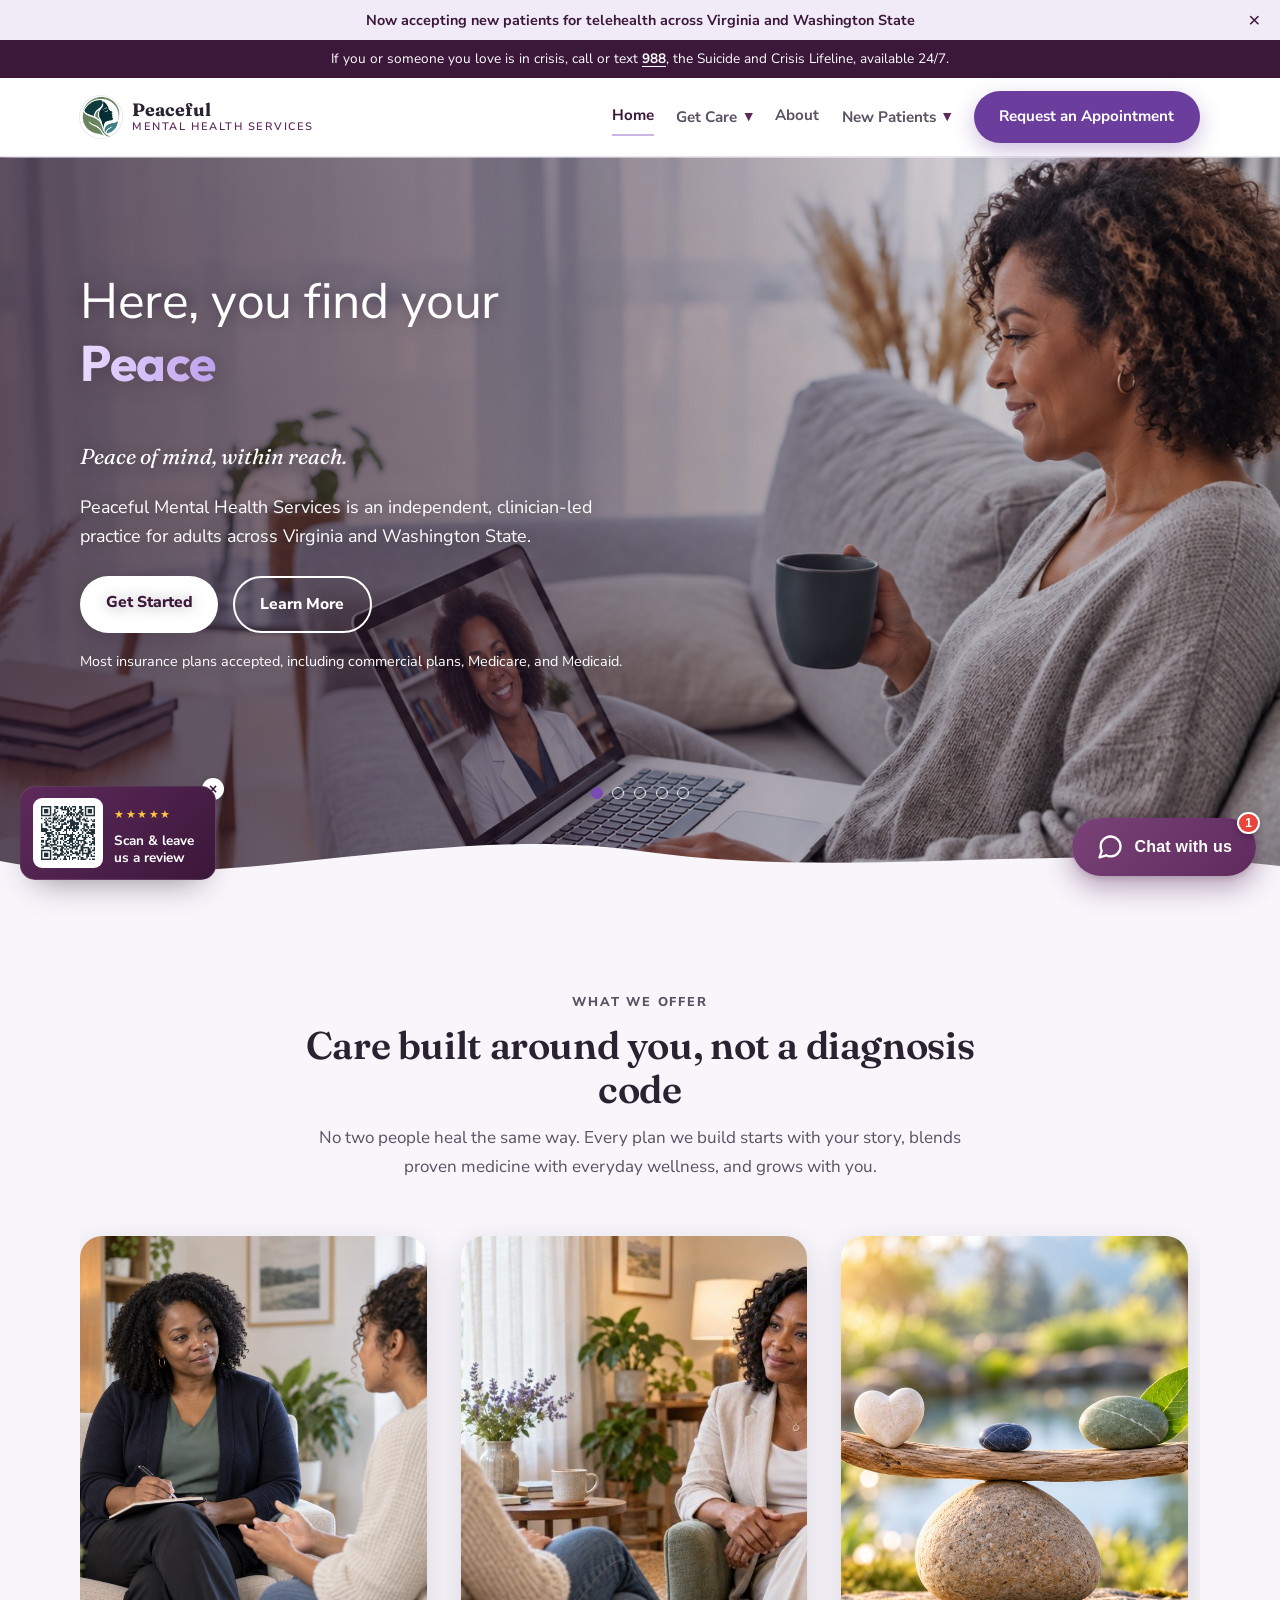
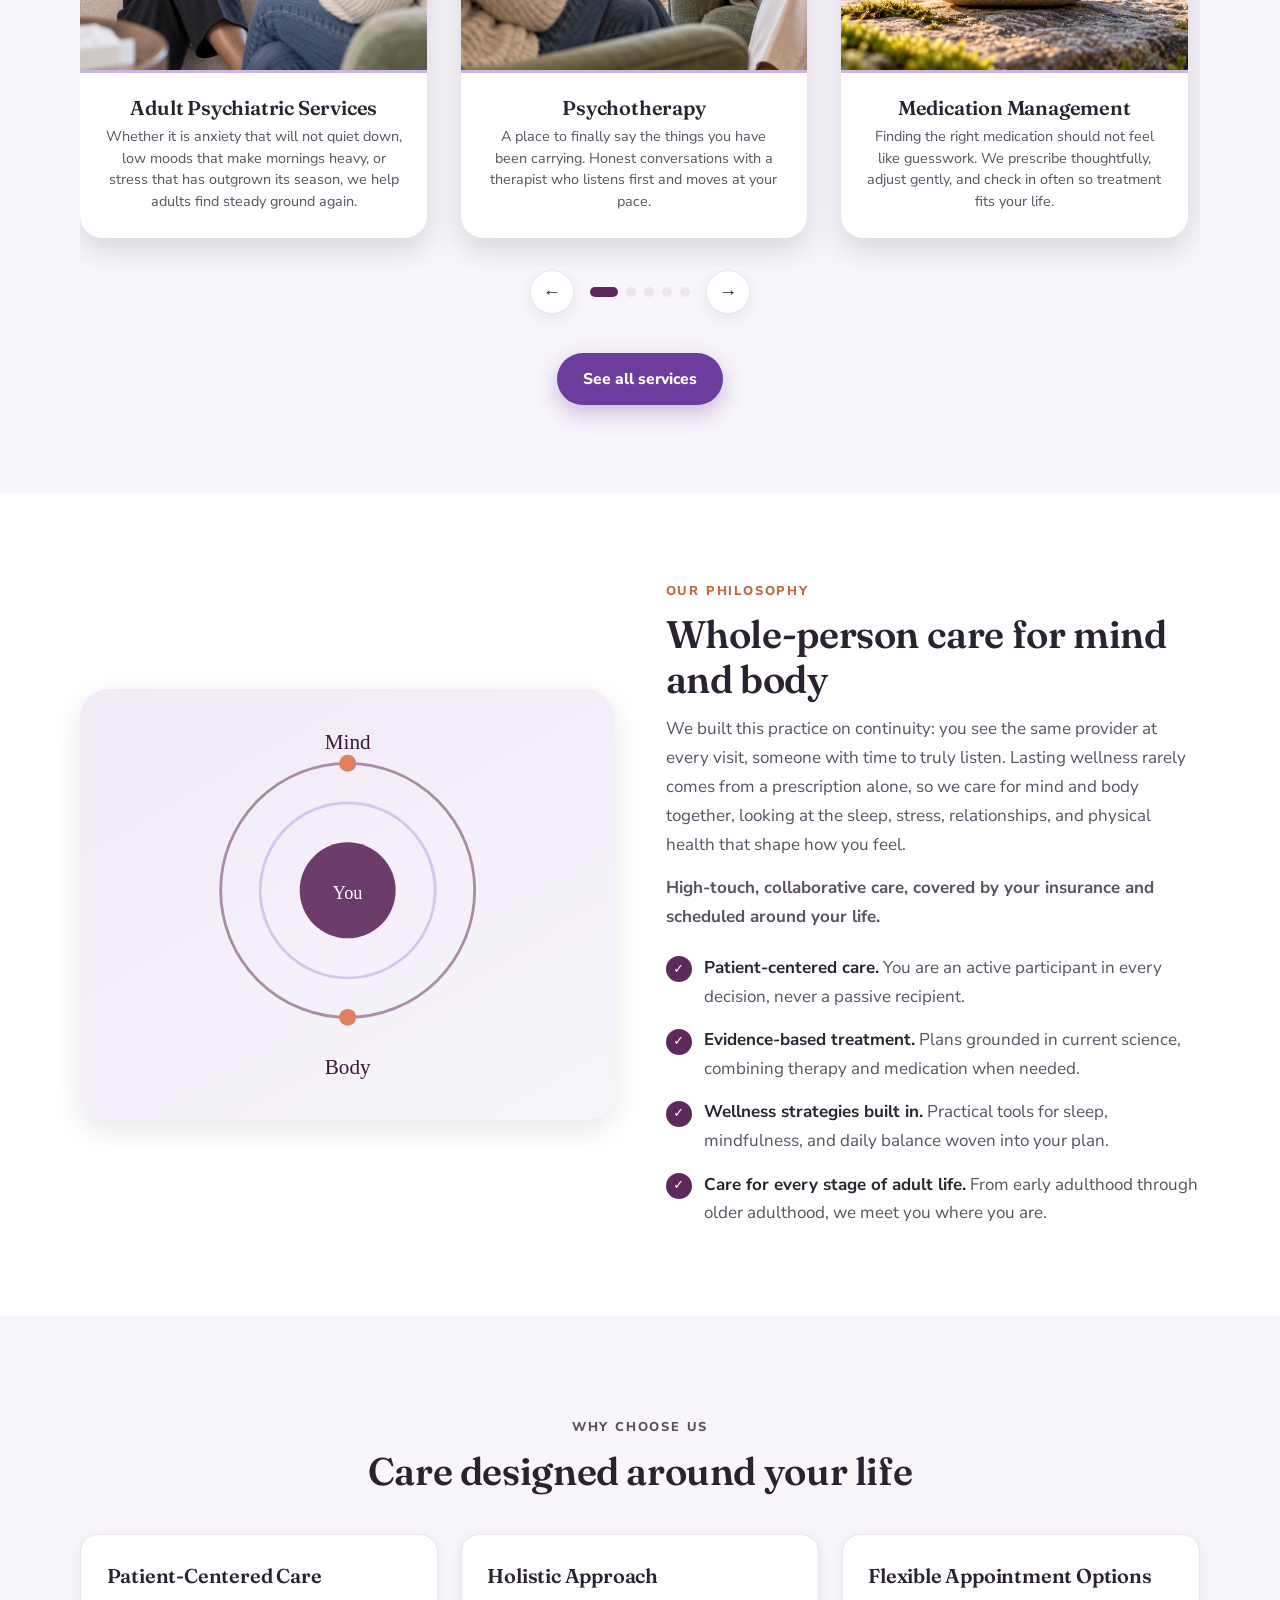
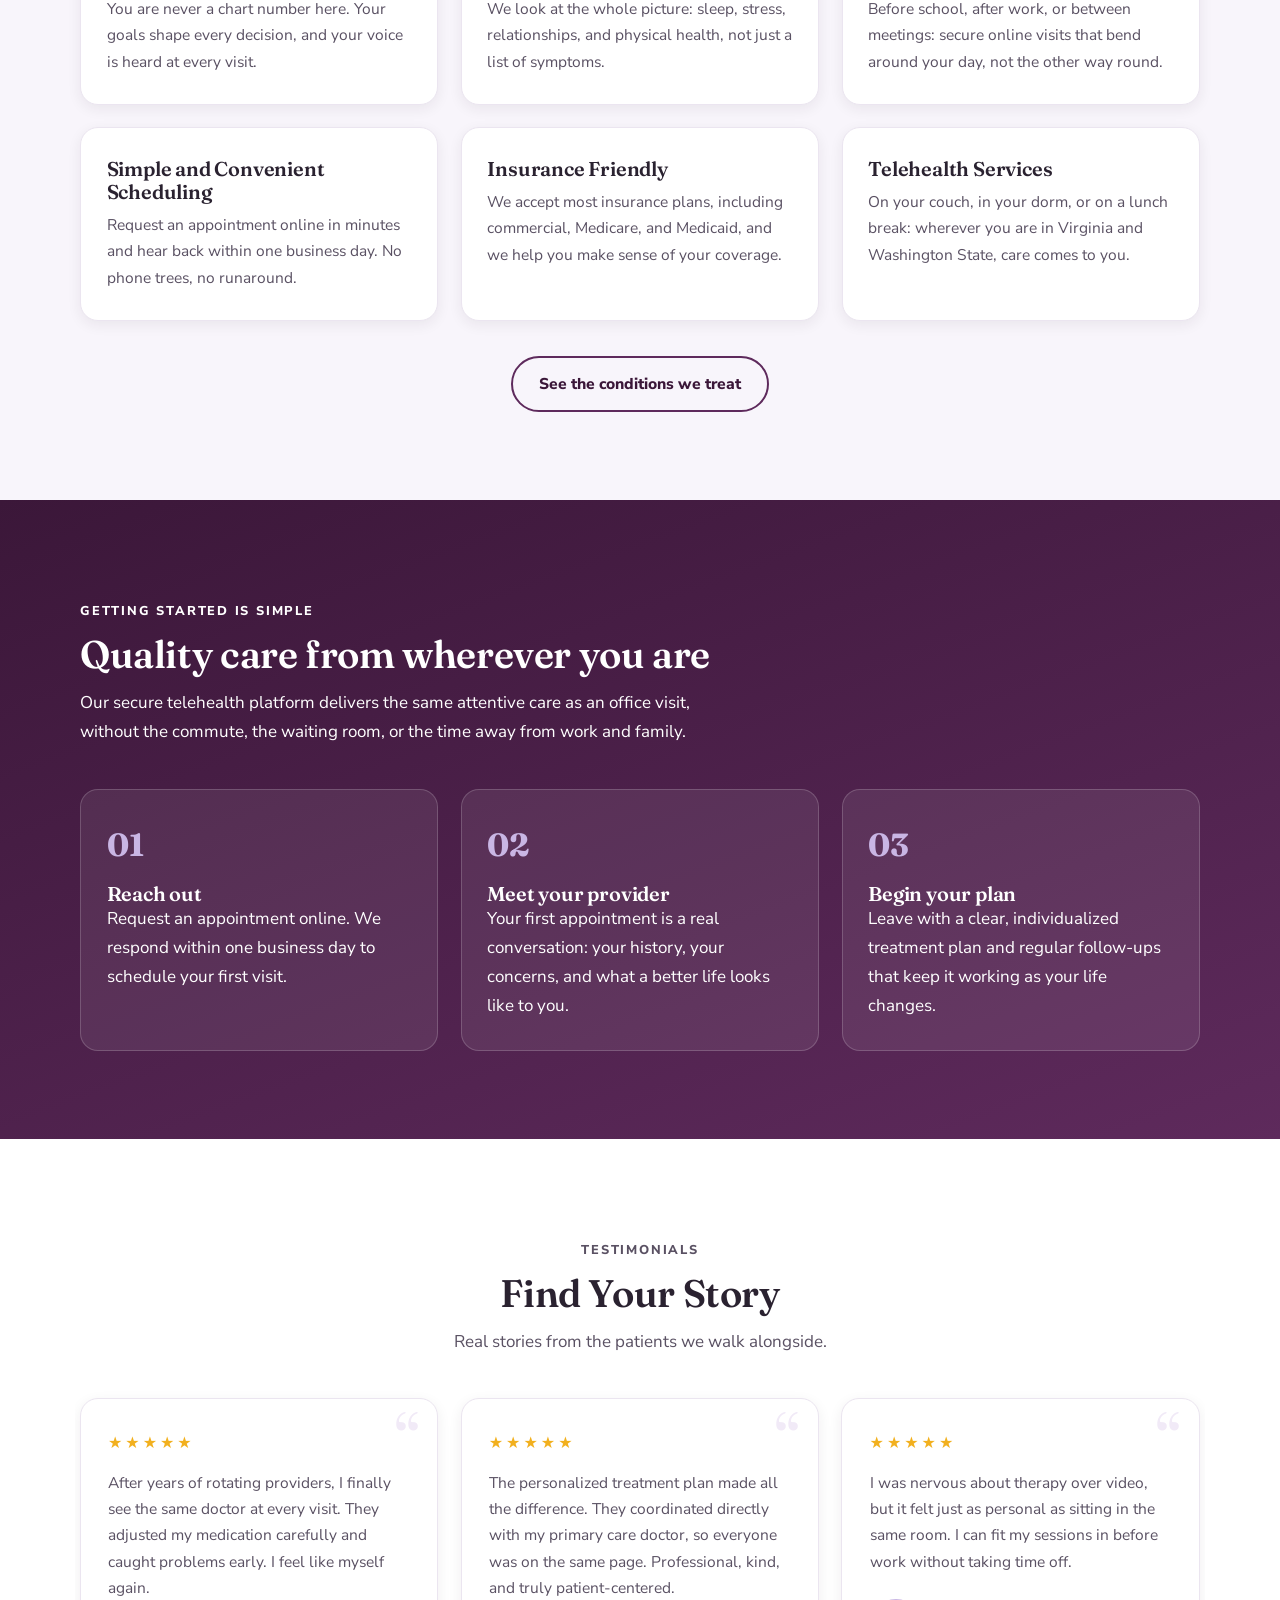
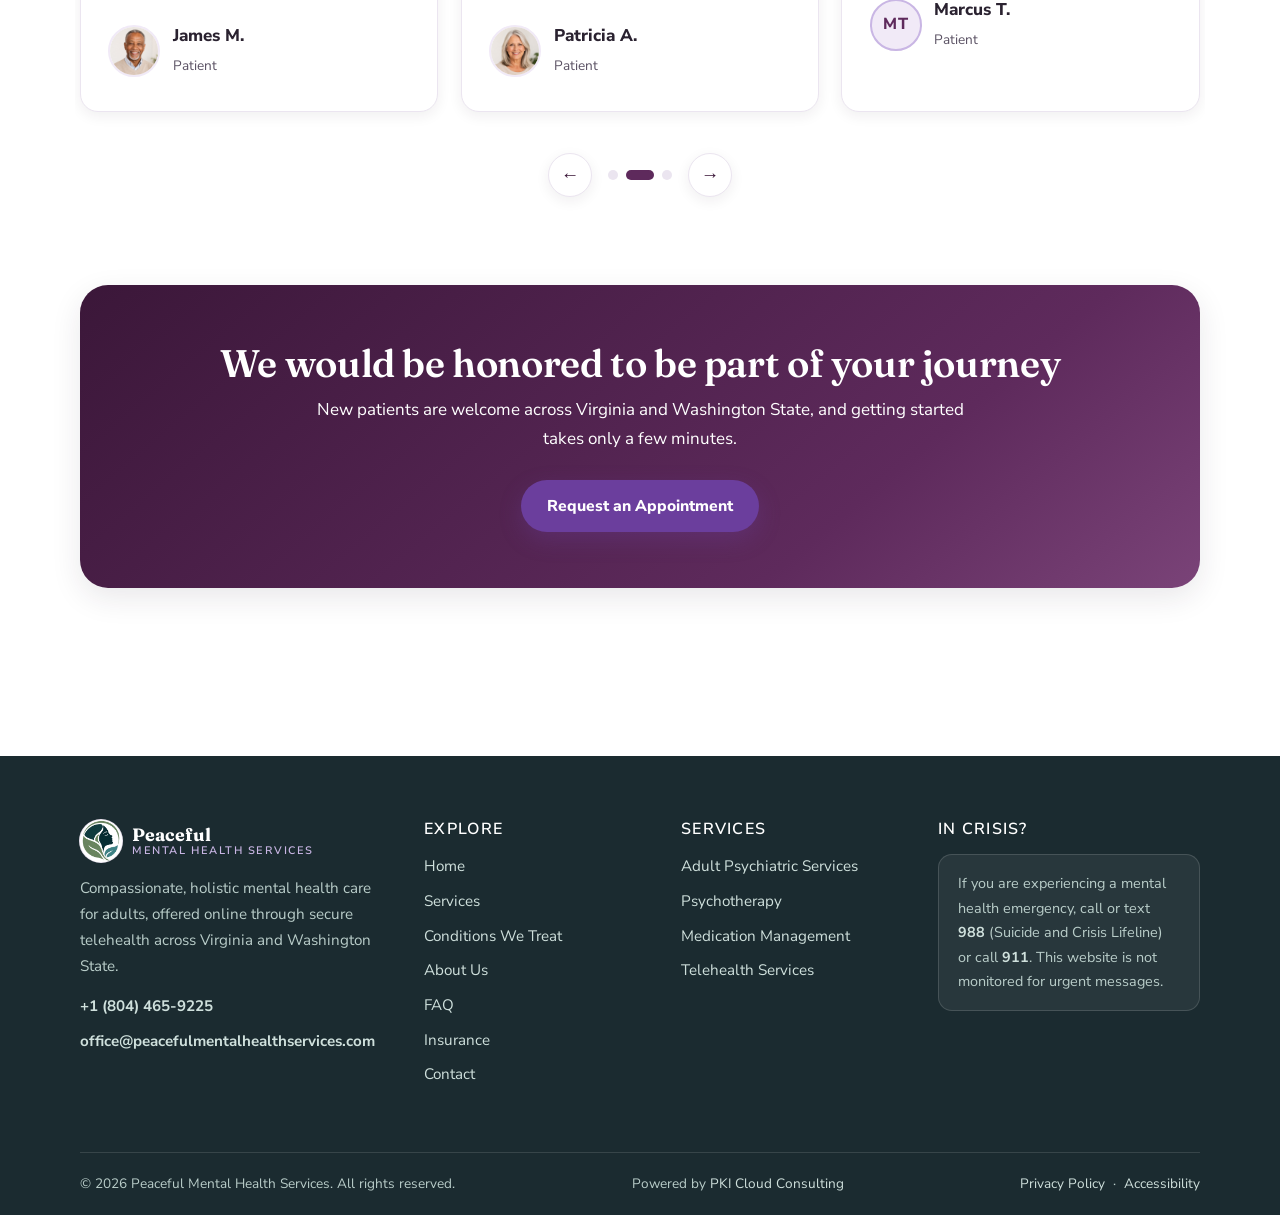
==== index.html @ 87e556bd "Plum and lavender redesign: telehealth hero, care finder, testimonial carousel" ====
<!DOCTYPE html>
<html lang="en">
<head>
<meta charset="UTF-8">
<meta name="viewport" content="width=device-width, initial-scale=1.0">
<title>Peaceful Mental Health Services | Online Psychiatric Care in Virginia and Washington State</title>
<meta name="description" content="Peaceful Mental Health Services offers compassionate, holistic psychiatric care for adults across Virginia and Washington State: evaluations, medication management, psychotherapy, and secure online telehealth.">
<meta property="og:title" content="Peaceful Mental Health Services">
<meta property="og:description" content="Compassionate, holistic mental health care for every stage of life. Secure online telehealth across Virginia and Washington State.">
<meta property="og:type" content="website">
<link rel="canonical" href="https://pkicloudconsulting.github.io/peacefulmentalhealthservices/">
<meta property="og:url" content="https://pkicloudconsulting.github.io/peacefulmentalhealthservices/">
<link rel="preconnect" href="https://fonts.googleapis.com">
<link rel="preconnect" href="https://fonts.gstatic.com" crossorigin>
<link href="https://fonts.googleapis.com/css2?family=Outfit:wght@600;700&family=Fraunces:ital,opsz,wght@0,9..144,500;0,9..144,600;0,9..144,700;1,9..144,500;1,9..144,600&family=Nunito+Sans:wght@400;700;800&display=swap" rel="stylesheet">
<link rel="icon" href="assets/img/favicon-32.png" sizes="32x32">
<link rel="icon" href="assets/img/favicon-192.png" sizes="192x192">
<link rel="apple-touch-icon" href="assets/img/apple-touch-icon.png">
<meta name="color-scheme" content="light">
<link rel="stylesheet" href="assets/css/pmhs.css?ver=pmhs-31">
<script type="application/ld+json">{
 "@context": "https://schema.org",
 "@type": "MedicalBusiness",
 "name": "Peaceful Mental Health Services",
 "url": "https://pkicloudconsulting.github.io/peacefulmentalhealthservices/",
 "image": "https://pkicloudconsulting.github.io/peacefulmentalhealthservices/assets/img/logo-full.jpeg",
 "telephone": "+1-804-465-9225",
 "email": "office@peacefulmentalhealthservices.com",
 "description": "Online psychiatric care for adults: evaluations, medication management, psychotherapy, and secure telehealth.",
 "medicalSpecialty": "Psychiatric",
 "areaServed": [
  {
   "@type": "State",
   "name": "Virginia"
  },
  {
   "@type": "State",
   "name": "Washington"
  }
 ],
 "availableService": [
  {
   "@type": "MedicalTherapy",
   "name": "Adult psychiatric services"
  },
  {
   "@type": "MedicalTherapy",
   "name": "Psychotherapy"
  },
  {
   "@type": "MedicalTherapy",
   "name": "Medication management"
  },
  {
   "@type": "MedicalTherapy",
   "name": "Diagnostic evaluations"
  },
  {
   "@type": "MedicalTherapy",
   "name": "Telehealth"
  },
  {
   "@type": "MedicalTherapy",
   "name": "GeneSight testing"
  },
  {
   "@type": "MedicalTherapy",
   "name": "Oncology psychotherapy"
  }
 ],
 "openingHoursSpecification": {
  "@type": "OpeningHoursSpecification",
  "dayOfWeek": [
   "Monday",
   "Tuesday",
   "Wednesday",
   "Thursday",
   "Friday"
  ],
  "opens": "09:00",
  "closes": "17:00"
 }
}</script>
</head>
<body>
<a class="skip-link" href="#main">Skip to main content</a>

<div class="announce-bar" role="region" aria-label="Announcement">
  <p>Now accepting new patients for telehealth across Virginia and Washington State</p>
  <button type="button" class="announce-close" aria-label="Dismiss announcement">&times;</button>
</div>
<div class="crisis-bar">If you or someone you love is in crisis, call or text <a href="tel:988">988</a>, the Suicide and Crisis Lifeline, available 24/7.</div>

<header class="site-header">
  <div class="container">
    <a class="brand" href="./">
      <span class="brand-mark brand-mark--logo" aria-hidden="true">
        <img src="assets/img/logo-mark.png" alt="" width="42" height="42">
      </span>
      <span class="brand-name">Peaceful<small>Mental Health Services</small></span>
    </a>
    <a class="btn btn-primary header-cta" href="contact/">Request Appointment</a>
    <button class="nav-toggle" type="button" aria-expanded="false" aria-controls="nav" aria-label="Open menu">
      <span class="nav-burger" aria-hidden="true"><span></span><span></span></span>
    </button>
    <nav class="site-nav" id="nav" aria-label="Main navigation">
      <a href="./" aria-current="page">Home</a>
      <div class="nav-item nav-mega"><a href="services/">Get Care <span class="nav-caret" aria-hidden="true">&#9660;</span></a>
        <div class="nav-drop">
          <div class="mega-col">
            <a class="mega-title" href="services/">Services</a>
            <div class="mega-links">
              <a href="services/#adult">Adult Psychiatric Services</a>
              <a href="services/#psychotherapy">Psychotherapy</a>
              <a href="services/#medication">Medication Management</a>
              <a href="services/#evaluations">Diagnostic Evaluations</a>
              <a href="services/#telehealth">Telehealth Services</a>
              <a href="services/#genesight">GeneSight Testing</a>
              <a href="services/#oncology">Oncology Psychotherapy</a>
            </div>
          </div>
          <div class="mega-col">
            <a class="mega-title" href="conditions/">Conditions We Treat</a>
            <div class="mega-links mega-links--two">
              <a href="conditions/#depression">Depression</a>
              <a href="conditions/#anxiety">Anxiety and Panic</a>
              <a href="conditions/#bipolar">Bipolar and Mood Disorders</a>
              <a href="conditions/#adhd">ADHD</a>
              <a href="conditions/#ocd">OCD</a>
              <a href="conditions/#ptsd">PTSD and Trauma</a>
              <a href="conditions/#sleep">Sleep and Insomnia</a>
              <a href="conditions/#perinatal">Postpartum and Perinatal</a>
              <a href="conditions/#pmdd">PMDD</a>
              <a href="conditions/#psychotic">Schizophrenia Spectrum</a>
              <a href="conditions/#eating">Eating Disorders</a>
              <a href="conditions/#grief">Grief and Life Transitions</a>
            </div>
          </div>
          <div class="mega-col">
            <a class="mega-title" href="faq/">What to Expect</a>
            <div class="mega-links">
              <a href="services/#telehealth">Online Telehealth Visits</a>
              <a href="insurance/">Insurance</a>
              <a href="faq/">FAQ</a>
              <a href="contact/">Request an Appointment</a>
            </div>
          </div>
        </div>
      </div>
      <a href="about/">About</a>
      <div class="nav-item"><a href="insurance/">New Patients <span class="nav-caret" aria-hidden="true">&#9660;</span></a>
        <div class="nav-drop">
          <a href="insurance/">Insurance</a>
          <a href="faq/">FAQ</a>
        </div>
      </div>
      <a class="btn btn-primary" href="contact/">Request an Appointment</a>
    </nav>
  </div>
</header>

<main id="main">

  <!-- Hero -->
  <section class="hero hero-peace">
    <div class="container hero-peace-grid">
      <div class="hero-peace-top">
        <h1 class="hero-peace-title rise" style="--d:.1s"><span class="hero-peace-lead">Here, you find your</span> <span class="hero-word" style="--wc:#6a4c9c;--wcl:#d6c6ff">Peace</span></h1>
      </div>
      <div class="hero-carousel rise" style="--d:.2s" aria-roledescription="carousel" aria-label="Find your peace">
        <div class="hero-car-frame">
          <figure class="hero-car-slide is-active" data-word="Peace" data-color="#7b4bb5" data-color-light="#d9c6f7">
            <img src="assets/img/hero-telehealth-1.jpeg" alt="" style="object-position:74% center" decoding="async">
            <figcaption>Peaceful Mental Health Services is an independent, clinician-led practice for adults across Virginia and Washington State.</figcaption>
          </figure>
          <figure class="hero-car-slide" data-word="Purpose" data-color="#7b4bb5" data-color-light="#d9c6f7">
            <img src="assets/img/hero-laptop-1.jpeg" alt="" style="object-position:30% center" loading="lazy" decoding="async">
            <figcaption>Care that fits around your workday, from wherever you are.</figcaption>
          </figure>
          <figure class="hero-car-slide" data-word="Strength" data-color="#7b4bb5" data-color-light="#d9c6f7">
            <img src="assets/img/service-telehealth-5.jpeg" alt="" style="object-position:60% center" loading="lazy" decoding="async">
            <figcaption>Unhurried visits, with care built around your life.</figcaption>
          </figure>
          <figure class="hero-car-slide" data-word="Balance" data-color="#7b4bb5" data-color-light="#d9c6f7">
            <img src="assets/img/hero-family-1.jpeg" alt="" style="object-position:45% center" loading="lazy" decoding="async">
            <figcaption>And the paperwork handled for you, so you can focus on feeling better.</figcaption>
          </figure>
          <figure class="hero-car-slide" data-word="Harmony" data-color="#7b4bb5" data-color-light="#d9c6f7">
            <img src="assets/img/hero-garden-bird-1.jpeg" alt="" style="object-position:50% center" loading="lazy" decoding="async">
            <figcaption>Room to breathe again, at your own pace.</figcaption>
          </figure>
        </div>
        <div class="hero-car-dots" role="group" aria-label="Choose a slide"></div>
      </div>
      <div class="hero-peace-bottom">
        <p class="hero-slogan rise" style="--d:.35s">Peace of mind, within reach.</p>
        <p class="hero-lede-desktop rise" style="--d:.5s">Peaceful Mental Health Services is an independent, clinician-led practice for adults across Virginia and Washington State.</p>
        <div class="hero-ctas rise" style="--d:.65s">
          <a class="btn btn-accent" href="contact/">Get Started</a>
          <a class="btn btn-ghost" href="services/">Learn More</a>
        </div>
        <p class="hero-note">Most insurance plans accepted, including commercial plans, Medicare, and Medicaid.</p>
      </div>
    </div>
    <svg class="hero-wave" viewBox="0 0 1440 70" preserveAspectRatio="none" width="100%" height="70" aria-hidden="true">
      <path d="M0 40 C 240 80, 480 0, 720 30 C 960 60, 1200 20, 1440 45 L1440 70 L0 70 Z" fill="#f8f5fb"/>
    </svg>
  </section>
  <script>
  (function () {
    var root = document.querySelector(".hero-carousel"); if (!root) return;
    var slides = [].slice.call(root.querySelectorAll(".hero-car-slide"));
    var word = document.querySelector(".hero-word");
    var dotsWrap = root.querySelector(".hero-car-dots");
    var reduce = window.matchMedia && window.matchMedia("(prefers-reduced-motion: reduce)").matches;
    var i = 0, n = slides.length, timer = null;
    var dots = slides.map(function (s, j) {
      var d = document.createElement("button");
      d.type = "button"; d.className = "hero-car-dot";
      d.setAttribute("aria-label", "Show slide " + (j + 1) + ": " + s.getAttribute("data-word"));
      d.addEventListener("click", function () { go(j); restart(); });
      dotsWrap.appendChild(d);
      return d;
    });
    if (n < 2) dotsWrap.hidden = true;
    function paint(s) {
      word.style.setProperty("--wc", s.getAttribute("data-color"));
      word.style.setProperty("--wcl", s.getAttribute("data-color-light"));
      root.parentNode.style.setProperty("--hero-accent", s.getAttribute("data-color"));
    }
    function go(j) {
      i = (j + n) % n;
      var s = slides[i];
      slides.forEach(function (x, k) { x.classList.toggle("is-active", k === i); x.setAttribute("aria-hidden", k !== i); });
      dots.forEach(function (d, k) { d.classList.toggle("is-active", k === i); d.setAttribute("aria-current", k === i); });
      if (!word) return;
      var next = s.getAttribute("data-word");
      if (reduce || word.textContent === next) { word.textContent = next; paint(s); return; }
      word.classList.add("is-out");
      setTimeout(function () {
        word.textContent = next; paint(s);
        word.classList.remove("is-out"); word.classList.add("is-enter");
        void word.offsetWidth;
        word.classList.remove("is-enter");
      }, 380);
    }
    function restart() { if (reduce || n < 2) return; clearInterval(timer); timer = setInterval(function () { go(i + 1); }, 5500); }
    root.addEventListener("mouseenter", function () { clearInterval(timer); });
    root.addEventListener("mouseleave", restart);
    var x0 = null;
    root.addEventListener("touchstart", function (e) { x0 = e.touches[0].clientX; }, { passive: true });
    root.addEventListener("touchend", function (e) {
      if (x0 === null) return;
      var dx = e.changedTouches[0].clientX - x0;
      if (Math.abs(dx) > 40) { go(i + (dx < 0 ? 1 : -1)); restart(); }
      x0 = null;
    });
    go(0); restart();
  })();
  </script>

  <!-- Services overview -->
  <section class="section section-sand" id="services">
    <div class="container">
      <div class="section-head center">
        <p class="eyebrow">What we offer</p>
        <h2>Care built around you, not a diagnosis code</h2>
        <p>No two people heal the same way. Every plan we build starts with your story, blends proven medicine with everyday wellness, and grows with you.</p>
      </div>
      <div class="svc-carousel" aria-roledescription="carousel" aria-label="Our services">
        <div class="svc-track">
          <a class="svc-photo-card" href="services/#adult">
            <span class="svc-photo"><img src="assets/img/service-therapy.jpeg" alt="" loading="lazy" decoding="async"></span>
            <span class="svc-photo-body">
              <h3>Adult Psychiatric Services</h3>
              <p>Whether it is anxiety that will not quiet down, low moods that make mornings heavy, or stress that has outgrown its season, we help adults find steady ground again.</p>
            </span>
          </a>
          <a class="svc-photo-card" href="services/#psychotherapy">
            <span class="svc-photo"><img src="assets/img/service-psychotherapy-3.jpeg" alt="" loading="lazy" decoding="async"></span>
            <span class="svc-photo-body">
              <h3>Psychotherapy</h3>
              <p>A place to finally say the things you have been carrying. Honest conversations with a therapist who listens first and moves at your pace.</p>
            </span>
          </a>
          <a class="svc-photo-card" href="services/#medication">
            <span class="svc-photo"><img src="assets/img/service-balance.jpeg" alt="" loading="lazy" decoding="async"></span>
            <span class="svc-photo-body">
              <h3>Medication Management</h3>
              <p>Finding the right medication should not feel like guesswork. We prescribe thoughtfully, adjust gently, and check in often so treatment fits your life.</p>
            </span>
          </a>
          <a class="svc-photo-card" href="services/#evaluations">
            <span class="svc-photo"><img src="assets/img/service-evaluations-1.jpeg" alt="" loading="lazy" decoding="async"></span>
            <span class="svc-photo-body">
              <h3>Diagnostic Evaluations</h3>
              <p>Clear answers in plain language. A careful evaluation that helps you understand what you have been feeling and exactly what to do next.</p>
            </span>
          </a>
          <a class="svc-photo-card" href="services/#telehealth">
            <span class="svc-photo"><img src="assets/img/service-telehealth-5.jpeg" alt="" loading="lazy" decoding="async"></span>
            <span class="svc-photo-body">
              <h3>Telehealth Services</h3>
              <p>Real care from your own couch. Secure, easy video visits bring your provider to you, anywhere in Virginia and Washington State.</p>
            </span>
          </a>
        </div>
        <div class="svc-car-controls">
          <button type="button" class="tst-btn svc-prev" aria-label="Previous service">&larr;</button>
          <div class="tst-dots svc-dots" role="group" aria-label="Choose a service"></div>
          <button type="button" class="tst-btn svc-next" aria-label="Next service">&rarr;</button>
        </div>
      </div>
      <script>
      (function () {
        var root = document.querySelector(".svc-carousel"); if (!root) return;
        var track = root.querySelector(".svc-track");
        var cards = [].slice.call(track.querySelectorAll(".svc-photo-card"));
        var dotsWrap = root.querySelector(".svc-dots");
        var reduce = window.matchMedia && window.matchMedia("(prefers-reduced-motion: reduce)").matches;
        var timer = null;
        function step() { return cards.length > 1 ? cards[1].offsetLeft - cards[0].offsetLeft : track.clientWidth; }
        function atEnd() { return track.scrollLeft + track.clientWidth >= track.scrollWidth - 4; }
        function goTo(j) { track.scrollTo({ left: Math.max(0, j) * step(), behavior: reduce ? "auto" : "smooth" }); }
        function next() { if (atEnd()) goTo(0); else track.scrollBy({ left: step(), behavior: reduce ? "auto" : "smooth" }); }
        function prev() { if (track.scrollLeft <= 4) goTo(cards.length - 1); else track.scrollBy({ left: -step(), behavior: reduce ? "auto" : "smooth" }); }
        var dots = cards.map(function (c, j) {
          var d = document.createElement("button");
          d.type = "button"; d.className = "tst-dot";
          d.setAttribute("aria-label", "Show " + c.querySelector("h3").textContent);
          d.addEventListener("click", function () { goTo(j); restart(); });
          dotsWrap.appendChild(d);
          return d;
        });
        function mark() {
          var k = atEnd() ? cards.length - 1 : Math.round(track.scrollLeft / step());
          dots.forEach(function (d, j) { d.classList.toggle("is-active", j === k); d.setAttribute("aria-current", j === k); });
        }
        var t = null;
        track.addEventListener("scroll", function () { clearTimeout(t); t = setTimeout(mark, 60); }, { passive: true });
        root.querySelector(".svc-next").addEventListener("click", function () { next(); restart(); });
        root.querySelector(".svc-prev").addEventListener("click", function () { prev(); restart(); });
        function restart() { if (reduce) return; clearInterval(timer); if (window.matchMedia && !window.matchMedia("(max-width: 640px)").matches) return; timer = setInterval(next, 6000); }
        root.addEventListener("mouseenter", function () { clearInterval(timer); });
        root.addEventListener("mouseleave", restart);
        root.addEventListener("focusin", function () { clearInterval(timer); });
        track.addEventListener("touchstart", function () { clearInterval(timer); }, { passive: true });
        mark(); restart();
      })();
      </script>
      <div style="text-align:center; margin-top: 2.4rem;">
        <a class="btn btn-primary" href="services/">See all services</a>
      </div>
    </div>
  </section>

  <!-- Holistic approach -->
  <section class="section">
    <div class="container split">
      <div class="split-art" aria-hidden="true">
        <svg viewBox="0 0 300 260" width="90%" aria-hidden="true">
          <circle cx="150" cy="120" r="90" fill="none" stroke="#5e2a5c" stroke-width="2" opacity="0.5"/>
          <circle cx="150" cy="120" r="62" fill="none" stroke="#c9b6e4" stroke-width="2" opacity="0.7"/>
          <circle cx="150" cy="120" r="34" fill="#5e2a5c" opacity="0.9"/>
          <text x="150" y="126" text-anchor="middle" fill="#fff" font-family="Georgia" font-size="13">You</text>
          <text x="150" y="20" text-anchor="middle" fill="#3b1739" font-family="Georgia" font-size="15">Mind</text>
          <text x="150" y="250" text-anchor="middle" fill="#3b1739" font-family="Georgia" font-size="15">Body</text>
          <circle cx="150" cy="30" r="6" fill="#e0805f"/>
          <circle cx="150" cy="210" r="6" fill="#e0805f"/>
        </svg>
      </div>
      <div>
        <p class="eyebrow">Our philosophy</p>
        <h2>Whole-person care for mind and body</h2>
        <p style="color:var(--ink-soft); margin-top:0.9rem;">We built this practice on continuity: you see the same provider at every visit, someone with time to truly listen. Lasting wellness rarely comes from a prescription alone, so we care for mind and body together, looking at the sleep, stress, relationships, and physical health that shape how you feel.</p>
        <p style="color:var(--ink-soft); margin-top:0.9rem; font-weight:700;">High-touch, collaborative care, covered by your insurance and scheduled around your life.</p>
        <ul class="checklist">
          <li><span class="check" aria-hidden="true">&#10003;</span><span><strong>Patient-centered care.</strong> You are an active participant in every decision, never a passive recipient.</span></li>
          <li><span class="check" aria-hidden="true">&#10003;</span><span><strong>Evidence-based treatment.</strong> Plans grounded in current science, combining therapy and medication when needed.</span></li>
          <li><span class="check" aria-hidden="true">&#10003;</span><span><strong>Wellness strategies built in.</strong> Practical tools for sleep, mindfulness, and daily balance woven into your plan.</span></li>
          <li><span class="check" aria-hidden="true">&#10003;</span><span><strong>Care for every stage of adult life.</strong> From early adulthood through older adulthood, we meet you where you are.</span></li>
        </ul>
      </div>
    </div>
  </section>

  <!-- Why choose us -->
  <section class="section section-sand">
    <div class="container">
      <div class="section-head center">
        <p class="eyebrow">Why choose us</p>
        <h2>Care designed around your life</h2>
      </div>
      <div class="card-grid">
        <div class="card">
          <h3>Patient-Centered Care</h3>
          <p>You are never a chart number here. Your goals shape every decision, and your voice is heard at every visit.</p>
        </div>
        <div class="card">
          <h3>Holistic Approach</h3>
          <p>We look at the whole picture: sleep, stress, relationships, and physical health, not just a list of symptoms.</p>
        </div>
        <div class="card">
          <h3>Flexible Appointment Options</h3>
          <p>Before school, after work, or between meetings: secure online visits that bend around your day, not the other way round.</p>
        </div>
        <div class="card">
          <h3>Simple and Convenient Scheduling</h3>
          <p>Request an appointment online in minutes and hear back within one business day. No phone trees, no runaround.</p>
        </div>
        <div class="card">
          <h3>Insurance Friendly</h3>
          <p>We accept most insurance plans, including commercial, Medicare, and Medicaid, and we help you make sense of your coverage.</p>
        </div>
        <div class="card">
          <h3>Telehealth Services</h3>
          <p>On your couch, in your dorm, or on a lunch break: wherever you are in Virginia and Washington State, care comes to you.</p>
        </div>
      </div>
      <div style="text-align:center; margin-top: 2.2rem;">
        <a class="btn btn-ghost" href="conditions/">See the conditions we treat</a>
      </div>
    </div>
  </section>

  <!-- Telehealth steps -->
  <section class="section section-teal">
    <div class="container">
      <div class="section-head">
        <p class="eyebrow">Getting started is simple</p>
        <h2>Quality care from wherever you are</h2>
        <p>Our secure telehealth platform delivers the same attentive care as an office visit, without the commute, the waiting room, or the time away from work and family.</p>
      </div>
      <div class="steps">
        <div class="step">
          <h3>Reach out</h3>
          <p>Request an appointment online. We respond within one business day to schedule your first visit.</p>
        </div>
        <div class="step">
          <h3>Meet your provider</h3>
          <p>Your first appointment is a real conversation: your history, your concerns, and what a better life looks like to you.</p>
        </div>
        <div class="step">
          <h3>Begin your plan</h3>
          <p>Leave with a clear, individualized treatment plan and regular follow-ups that keep it working as your life changes.</p>
        </div>
      </div>
    </div>
  </section>

  <!-- Testimonials -->
  <section class="section" aria-label="Testimonials">
    <div class="container">
      <div class="section-head center">
        <p class="eyebrow">Testimonials</p>
        <h2>Find Your Story</h2>
        <p>Real stories from the patients we walk alongside.</p>
      </div>
      <div class="tst-carousel" aria-roledescription="carousel" aria-label="Patient testimonials">
        <div class="tst-viewport">
          <div class="tst-track">
        <figure class="tst-card tst-slide">
          <div class="tst-quote" aria-hidden="true">&ldquo;</div>
          <div class="tst-stars" aria-label="5 out of 5 stars">&#9733;&#9733;&#9733;&#9733;&#9733;</div>
          <blockquote class="tst-text">Getting my daughter seen from home took so much stress off our family. Her provider truly listens, and they explained every step of her treatment plan along the way.</blockquote>
          <figcaption class="tst-person"><span class="tst-avatar"><img src="assets/img/testimonial-denise.jpeg" alt="Denise R." width="52" height="52" loading="lazy" decoding="async"></span><span><span class="tst-name">Denise R.</span><br><span class="tst-role">Parent</span></span></figcaption>
        </figure>
        <figure class="tst-card tst-slide">
          <div class="tst-quote" aria-hidden="true">&ldquo;</div>
          <div class="tst-stars" aria-label="5 out of 5 stars">&#9733;&#9733;&#9733;&#9733;&#9733;</div>
          <blockquote class="tst-text">After years of rotating providers, I finally see the same doctor at every visit. They adjusted my medication carefully and caught problems early. I feel like myself again.</blockquote>
          <figcaption class="tst-person"><span class="tst-avatar"><img src="assets/img/testimonial-james.jpeg" alt="James M." width="52" height="52" loading="lazy" decoding="async"></span><span><span class="tst-name">James M.</span><br><span class="tst-role">Patient</span></span></figcaption>
        </figure>
        <figure class="tst-card tst-slide">
          <div class="tst-quote" aria-hidden="true">&ldquo;</div>
          <div class="tst-stars" aria-label="5 out of 5 stars">&#9733;&#9733;&#9733;&#9733;&#9733;</div>
          <blockquote class="tst-text">The personalized treatment plan made all the difference. They coordinated directly with my primary care doctor, so everyone was on the same page. Professional, kind, and truly patient-centered.</blockquote>
          <figcaption class="tst-person"><span class="tst-avatar"><img src="assets/img/testimonial-patricia.jpeg" alt="Patricia A." width="52" height="52" loading="lazy" decoding="async"></span><span><span class="tst-name">Patricia A.</span><br><span class="tst-role">Patient</span></span></figcaption>
        </figure>
        <figure class="tst-card tst-slide">
          <div class="tst-quote" aria-hidden="true">&ldquo;</div>
          <div class="tst-stars" aria-label="5 out of 5 stars">&#9733;&#9733;&#9733;&#9733;&#9733;</div>
          <blockquote class="tst-text">I was nervous about therapy over video, but it felt just as personal as sitting in the same room. I can fit my sessions in before work without taking time off.</blockquote>
          <figcaption class="tst-person"><span class="tst-avatar tst-initials" aria-hidden="true">MT</span><span><span class="tst-name">Marcus T.</span><br><span class="tst-role">Patient</span></span></figcaption>
        </figure>
        <figure class="tst-card tst-slide">
          <div class="tst-quote" aria-hidden="true">&ldquo;</div>
          <div class="tst-stars" aria-label="5 out of 5 stars">&#9733;&#9733;&#9733;&#9733;&#9733;</div>
          <blockquote class="tst-text">My evaluation took weeks, not months. My provider explained everything in plain language and checks in with me between visits, so I never feel like I am on my own.</blockquote>
          <figcaption class="tst-person"><span class="tst-avatar tst-initials" aria-hidden="true">AK</span><span><span class="tst-name">Aisha K.</span><br><span class="tst-role">Patient</span></span></figcaption>
        </figure>
          </div>
        </div>
        <div class="tst-controls">
          <button type="button" class="tst-btn tst-prev" aria-label="Previous testimonial">&larr;</button>
          <div class="tst-dots" role="group" aria-label="Choose a testimonial"></div>
          <button type="button" class="tst-btn tst-next" aria-label="Next testimonial">&rarr;</button>
        </div>
      </div>
      <script>
      (function () {
        var root = document.querySelector(".tst-carousel"); if (!root) return;
        var track = root.querySelector(".tst-track");
        var slides = [].slice.call(root.querySelectorAll(".tst-slide"));
        var dotsWrap = root.querySelector(".tst-dots");
        var i = 0, timer = null, n = slides.length;
        var reduce = window.matchMedia && window.matchMedia("(prefers-reduced-motion: reduce)").matches;
        if (n < 2) { root.querySelector(".tst-controls").hidden = true; return; }
        var dots = slides.map(function (s, j) {
          s.setAttribute("aria-roledescription", "slide");
          s.setAttribute("aria-label", (j + 1) + " of " + n);
          var d = document.createElement("button");
          d.type = "button"; d.className = "tst-dot";
          d.setAttribute("aria-label", "Show testimonial " + (j + 1));
          d.addEventListener("click", function () { go(j); restart(); });
          dotsWrap.appendChild(d);
          return d;
        });
        function perView() { return window.matchMedia("(min-width: 1000px)").matches ? 3 : window.matchMedia("(min-width: 641px)").matches ? 2 : 1; }
        function go(j) {
          var maxI = Math.max(0, n - perView());
          i = j > maxI ? 0 : j < 0 ? maxI : j;
          var off = slides[i].offsetLeft - slides[0].offsetLeft;
          track.style.setProperty("--tx", (-off) + "px");
          var pv = perView();
          slides.forEach(function (s, k) { s.setAttribute("aria-hidden", k < i || k >= i + pv); });
          dots.forEach(function (d, k) { d.hidden = k > maxI; d.classList.toggle("is-active", k === i); d.setAttribute("aria-current", k === i); });
        }
        window.addEventListener("resize", function () { go(i); });
        function restart() { if (reduce) return; clearInterval(timer); timer = setInterval(function () { go(i + 1); }, 3000); }
        root.querySelector(".tst-prev").addEventListener("click", function () { go(i - 1); restart(); });
        root.querySelector(".tst-next").addEventListener("click", function () { go(i + 1); restart(); });
        root.addEventListener("mouseenter", function () { clearInterval(timer); });
        root.addEventListener("mouseleave", restart);
        root.addEventListener("focusin", function () { clearInterval(timer); });
        var x0 = null;
        root.addEventListener("touchstart", function (e) { x0 = e.touches[0].clientX; }, { passive: true });
        root.addEventListener("touchend", function (e) {
          if (x0 === null) return;
          var dx = e.changedTouches[0].clientX - x0;
          if (Math.abs(dx) > 40) { go(i + (dx < 0 ? 1 : -1)); restart(); }
          x0 = null;
        });
        go(0); restart();
      })();
      </script>
    </div>
  </section>

  <!-- CTA -->
  <section class="section" style="padding-top:0;">
    <div class="container">
      <div class="cta-band">
        <h2>We would be honored to be part of your journey</h2>
        <p>New patients are welcome across Virginia and Washington State, and getting started takes only a few minutes.</p>
        <a class="btn btn-accent" href="contact/">Request an Appointment</a>
      </div>
    </div>
  </section>

</main>

<footer class="site-footer">
  <div class="container footer-grid">
    <div class="footer-brand">
      <a class="brand" href="./">
        <span class="brand-mark brand-mark--logo" aria-hidden="true">
          <img src="assets/img/logo-mark.png" alt="" width="42" height="42">
        </span>
        <span class="brand-name" style="color:#fff;">Peaceful<small style="color:#c9b6e4;">Mental Health Services</small></span>
      </a>
      <p>Compassionate, holistic mental health care for adults, offered online through secure telehealth across Virginia and Washington State.</p>
      <ul class="footer-contact">
        <li><a href="tel:+18044659225">+1 (804) 465-9225</a></li>
        <li><a href="mailto:office@peacefulmentalhealthservices.com">office@peacefulmentalhealthservices.com</a></li>
      </ul>
    </div>
    <div>
      <h3>Explore</h3>
      <ul>
        <li><a href="./">Home</a></li>
        <li><a href="services/">Services</a></li>
        <li><a href="conditions/">Conditions We Treat</a></li>
        <li><a href="about/">About Us</a></li>
        <li><a href="faq/">FAQ</a></li>
        <li><a href="insurance/">Insurance</a></li>
        <li><a href="contact/">Contact</a></li>
      </ul>
    </div>
    <div>
      <h3>Services</h3>
      <ul>
        <li><a href="services/#adult">Adult Psychiatric Services</a></li>
        <li><a href="services/#psychotherapy">Psychotherapy</a></li>
        <li><a href="services/#medication">Medication Management</a></li>
        <li><a href="services/#telehealth">Telehealth Services</a></li>
      </ul>
    </div>
    <div>
      <h3>In crisis?</h3>
      <div class="footer-crisis">
        <p>If you are experiencing a mental health emergency, call or text <a href="tel:988"><strong>988</strong></a> (Suicide and Crisis Lifeline) or call <a href="tel:911"><strong>911</strong></a>. This website is not monitored for urgent messages.</p>
      </div>
    </div>
  </div>
  <div class="container footer-bottom">
    <span>&copy; 2026 Peaceful Mental Health Services. All rights reserved.</span>
    <span>Powered by <a href="https://pkicloudconsulting.com/" target="_blank" rel="noopener">PKI Cloud Consulting</a></span>
    <span><a href="privacy-policy/">Privacy Policy</a> &nbsp;&middot;&nbsp; <a href="accessibility/">Accessibility</a></span>
  </div>
</footer>

<!-- ===== Peaceful assistant chatbot ===== -->
<link rel="stylesheet" href="assets/chatbot/pmhs-chatbot.css?ver=pmhs-7">
<div id="pm-chat" data-base="" aria-live="polite">
  <button id="pm-chat-toggle" aria-label="Open help chat" aria-expanded="false">
    <span class="pm-chat-toggle__ring" aria-hidden="true"></span>
    <svg class="pm-chat-toggle__icon" viewBox="0 0 24 24" width="28" height="28" fill="none" stroke="currentColor" stroke-width="2" stroke-linecap="round" stroke-linejoin="round"><path d="M21 11.5a8.38 8.38 0 0 1-.9 3.8 8.5 8.5 0 0 1-7.6 4.7 8.38 8.38 0 0 1-3.8-.9L3 21l1.9-5.7a8.38 8.38 0 0 1-.9-3.8 8.5 8.5 0 0 1 4.7-7.6 8.38 8.38 0 0 1 3.8-.9h.5a8.48 8.48 0 0 1 8 8v.5z"/></svg>
    <span class="pm-chat-toggle__label">Chat with us</span>
    <span class="pm-chat-badge" aria-hidden="true">1</span>
  </button>
  <section id="pm-chat-panel" role="dialog" aria-label="Peaceful Mental Health Services help chat" hidden>
    <header id="pm-chat-head">
      <span class="pm-chat-avatar" aria-hidden="true">
        <svg viewBox="0 0 24 24" width="22" height="22" fill="none" stroke="currentColor" stroke-width="1.8" stroke-linecap="round"><path d="M12 21c-5-3.5-8-6.8-8-10.5C4 7 6 5 8.5 5c1.4 0 2.7.7 3.5 1.8C12.8 5.7 14.1 5 15.5 5 18 5 20 7 20 10.5c0 3.7-3 7-8 10.5z"/></svg>
      </span>
      <div class="pm-chat-head__text">
        <strong>Peaceful Assistant</strong>
        <span><i class="pm-chat-dot"></i>Online, typically replies instantly</span>
      </div>
      <button id="pm-chat-close" aria-label="Close chat">&times;</button>
    </header>
    <div id="pm-chat-log"></div>
    <div id="pm-chat-suggestions" aria-label="Quick questions"></div>
    <form id="pm-chat-form" autocomplete="off">
      <input id="pm-chat-input" type="text" placeholder="Type your question" aria-label="Type your question">
      <button type="submit" aria-label="Send">
        <svg viewBox="0 0 24 24" width="20" height="20" fill="none" stroke="currentColor" stroke-width="2" stroke-linecap="round" stroke-linejoin="round"><line x1="22" y1="2" x2="11" y2="13"/><polygon points="22 2 15 22 11 13 2 9 22 2"/></svg>
      </button>
    </form>
  </section>
</div>
<script src="assets/chatbot/pmhs-chatbot.js?ver=pmhs-3" defer></script>

<!-- ===== Leave-a-review QR widget ===== -->
<style id="pm-gqr-style">
.pm-gqr{position:fixed;left:20px;bottom:20px;z-index:9998;display:none;font-family:"Nunito Sans",sans-serif;}
@media (min-width:767px){.pm-gqr{display:block;}}
.pm-gqr__card{position:relative;display:flex;align-items:center;gap:11px;text-decoration:none;background:linear-gradient(135deg,#5e2a5c 0%,#3b1739 100%);color:#fff;border-radius:15px;padding:11px 12px;max-width:196px;box-shadow:0 14px 34px -16px rgba(42,34,48,.6);border:1px solid rgba(255,255,255,.10);animation:pm-gqr-in .5s cubic-bezier(.2,.7,.2,1) both;}
.pm-gqr__card:hover{transform:translateY(-2px);box-shadow:0 20px 42px -14px rgba(42,34,48,.65);}
.pm-gqr__card,.pm-gqr__card:hover{transition:transform .2s ease,box-shadow .2s ease;}
@keyframes pm-gqr-in{from{opacity:0;transform:translateY(14px)}to{opacity:1;transform:translateY(0)}}
.pm-gqr__qr{flex:none;background:#fff;border-radius:9px;padding:5px;line-height:0;}
.pm-gqr__qr img{width:60px;height:60px;display:block;}
.pm-gqr__stars{color:#ffc542;font-size:11px;letter-spacing:1.5px;line-height:1;}
.pm-gqr__title{display:block;margin-top:4px;font-size:13.5px;font-weight:700;line-height:1.3;max-width:112px;}.pm-gqr__click{display:none;}@media (max-width:1023px){.pm-gqr__scan{display:none;}.pm-gqr__click{display:inline;}}
.pm-gqr__close{position:absolute;top:-8px;right:-8px;width:22px;height:22px;border-radius:50%;border:none;background:#fff;color:#3b1739;font-size:14px;line-height:20px;font-weight:700;cursor:pointer;box-shadow:0 4px 10px rgba(0,0,0,.28);padding:0;}
.pm-gqr__close:hover{background:#f1eaf7;}
@media (prefers-reduced-motion:reduce){.pm-gqr__card{animation:none;transition:none;}.pm-gqr__card:hover{transform:none;}}
</style>
<div class="pm-gqr" id="pmGqr">
  <button type="button" class="pm-gqr__close" aria-label="Dismiss" onclick="var w=document.getElementById('pmGqr');w.style.display='none';try{sessionStorage.setItem('pmGqrHidden','1');}catch(e){}">&times;</button>
  <a class="pm-gqr__card" href="leave-a-review/" aria-label="Scan the code to leave us a review">
    <span class="pm-gqr__qr"><img src="assets/img/review-page-qr.png" width="60" height="60" alt="QR code to leave Peaceful Mental Health Services a review" loading="lazy" decoding="async"></span>
    <span>
      <span class="pm-gqr__stars" aria-hidden="true">&#9733;&#9733;&#9733;&#9733;&#9733;</span>
      <span class="pm-gqr__title"><span class="pm-gqr__scan">Scan</span><span class="pm-gqr__click">Click</span> &amp; leave us a review</span>
    </span>
  </a>
</div>
<script>try{if(sessionStorage.getItem('pmGqrHidden')){var w=document.getElementById('pmGqr');if(w)w.style.display='none';}}catch(e){}</script>
<!-- /Leave-a-review QR widget -->

<script src="assets/js/nav.js?ver=pmhs-1" defer></script>
</body>
</html>
---- assets/css/pmhs.css ----
/* Peaceful Mental Health Services - design system
   Palette: deep calm teal, warm sand, soft sage. Type: Fraunces display, Nunito Sans body. */

:root {
  --ink: #2a2230;
  --ink-soft: #5a5163;
  --teal: #5e2a5c;
  --teal-dark: #3b1739;
  --teal-tint: #f1eaf7;
  --sage: #c9b6e4;
  --sand: #f8f5fb;
  --cream: #ffffff;
  --apricot: #e0805f;
  --apricot-dark: #c4653f;
  --white: #ffffff;
  --line: #ebe5f0;
  --shadow: 0 10px 30px rgba(42, 34, 48, 0.10);
  --shadow-soft: 0 4px 14px rgba(42, 34, 48, 0.07);
  --radius: 18px;
  --radius-lg: 28px;
  --measure: 66ch;
}

* { margin: 0; padding: 0; box-sizing: border-box; }

:root { color-scheme: only light; }

html { scroll-behavior: smooth; }

body {
  font-family: "Nunito Sans", "Segoe UI", system-ui, sans-serif;
  font-size: 1.0625rem;
  line-height: 1.7;
  color: var(--ink);
  background: var(--cream);
  -webkit-font-smoothing: antialiased;
}

h1, h2, h3, .display {
  font-family: "Fraunces", Georgia, serif;
  font-weight: 600;
  line-height: 1.15;
  color: var(--ink);
  letter-spacing: -0.01em;
}

h1 { font-size: clamp(2.2rem, 5vw, 3.4rem); }
h2 { font-size: clamp(1.7rem, 3.5vw, 2.4rem); }
h3 { font-size: 1.25rem; }

p { max-width: var(--measure); }

a { color: var(--teal); text-decoration-thickness: 1px; text-underline-offset: 3px; }
a:hover { color: var(--teal-dark); }

img, svg { max-width: 100%; display: block; }

.container { width: min(1120px, 92%); margin-inline: auto; }

.skip-link {
  position: absolute; left: -9999px; top: 0; z-index: 200;
  background: var(--teal-dark); color: #fff; padding: 0.6rem 1rem; border-radius: 0 0 10px 0;
}
.skip-link:focus { left: 0; }

/* ---------- Header ---------- */

.crisis-bar {
  background: var(--teal-dark);
  color: #ffffff;
  font-size: 0.85rem;
  text-align: center;
  padding: 0.45rem 1rem;
}
.crisis-bar a { color: #fff; font-weight: 700; }

.site-header {
  position: sticky; top: 0; z-index: 100;
  background: rgba(255, 255, 255, 0.92);
  backdrop-filter: blur(10px);
  border-bottom: 1px solid var(--line);
}
.site-header .container {
  display: flex; align-items: center; justify-content: space-between;
  padding-block: 0.85rem; gap: 1rem;
}

.brand { display: flex; align-items: center; gap: 0.65rem; text-decoration: none; }
.brand-mark {
  width: 42px; height: 42px; flex: none;
  display: grid; place-items: center;
  background: linear-gradient(140deg, var(--teal), var(--sage));
  border-radius: 50% 50% 50% 12px;
  color: #fff;
}
.brand-mark--logo { background: #fff; border-radius: 50%; overflow: hidden; box-shadow: 0 0 0 1px var(--line); }
.brand-mark--logo img { width: 100%; height: 100%; object-fit: cover; }
.brand-name {
  font-family: "Fraunces", Georgia, serif;
  font-size: 1.12rem; font-weight: 700; color: var(--ink); line-height: 1.15;
}
.brand-name small { display: block; font-family: "Nunito Sans", sans-serif; font-size: 0.68rem; font-weight: 600; letter-spacing: 0.14em; text-transform: uppercase; color: var(--teal); }

.site-nav { display: flex; align-items: center; gap: 1.4rem; }
.site-nav a {
  text-decoration: none; color: var(--ink-soft); font-weight: 700; font-size: 0.95rem;
  padding-block: 0.3rem; border-bottom: 2px solid transparent;
}
.site-nav a:hover, .site-nav a[aria-current="page"] { color: var(--teal-dark); border-bottom-color: var(--sage); }
.site-nav a.btn { color: #fff; border-bottom: none; padding-block: 0.8rem; }
.site-nav a.btn:hover { color: #fff; border-bottom: none; }

.nav-toggle { display: none; background: none; border: 1px solid var(--line); border-radius: 10px; padding: 0.5rem 0.55rem; cursor: pointer; color: var(--teal-dark); }
.nav-toggle svg { display: block; }
.nav-toggle .nav-toggle__close { display: none; }
.nav-toggle[aria-expanded="true"] .nav-toggle__bars { display: none; }
.nav-toggle[aria-expanded="true"] .nav-toggle__close { display: block; }

/* nav dropdowns (Services, New Patients) */
.nav-item { position: relative; }
.nav-caret { display: inline-block; font-size: 0.72em; color: var(--teal); margin-left: 0.2rem; transform: translateY(-1px); transition: transform 0.15s ease; }
.nav-item:hover .nav-caret, .nav-item:focus-within .nav-caret { transform: translateY(-1px) rotate(180deg); }
.nav-drop {
  position: absolute; top: 100%; left: -0.8rem; z-index: 130;
  min-width: 280px; padding: 0.75rem; margin-top: 0.5rem;
  background: var(--white); border: 1px solid var(--line); border-radius: 16px;
  box-shadow: var(--shadow); display: none;
}
.nav-drop::before { content: ""; position: absolute; top: -0.55rem; left: 0; right: 0; height: 0.55rem; }
.nav-item:hover .nav-drop, .nav-item:focus-within .nav-drop { display: grid; gap: 0.15rem; }
.site-nav .nav-drop a {
  display: block; padding: 0.6rem 0.95rem; border-radius: 10px; border-bottom: none;
  font-size: 0.92rem; white-space: nowrap;
}
.site-nav .nav-drop a:hover, .site-nav .nav-drop a[aria-current="page"] { background: var(--teal-tint); color: var(--teal-dark); border-bottom: none; }

/* ---------- Buttons ---------- */

.btn {
  display: inline-block; text-decoration: none; font-weight: 800; font-size: 0.98rem;
  padding: 0.8rem 1.6rem; border-radius: 999px; transition: transform 0.15s ease, box-shadow 0.15s ease, background 0.15s ease;
}
.btn:active { transform: translateY(1px); }
.btn-primary { background: var(--teal); color: #fff; box-shadow: var(--shadow-soft); }
.btn-primary:hover { background: var(--teal-dark); color: #fff; box-shadow: var(--shadow); }
.btn-accent { background: var(--apricot); color: #fff; }
.btn-accent:hover { background: var(--apricot-dark); color: #fff; }
.btn-ghost { border: 2px solid var(--teal); color: var(--teal-dark); }
.btn-ghost:hover { background: var(--teal-tint); }

/* ---------- Hero ---------- */

.hero {
  position: relative; overflow: hidden;
  background:
    radial-gradient(60% 90% at 85% 10%, rgba(201, 182, 228, 0.35), transparent 65%),
    radial-gradient(50% 80% at 10% 90%, rgba(224, 128, 95, 0.16), transparent 60%),
    linear-gradient(170deg, #f8f5fb 0%, var(--cream) 60%);
  padding: clamp(3.5rem, 8vw, 6.5rem) 0 0;
}
.hero-grid { display: grid; grid-template-columns: 1.1fr 0.9fr; gap: 3rem; align-items: center; }
.hero-eyebrow {
  display: inline-block; background: var(--teal-tint); color: var(--teal-dark);
  font-weight: 800; font-size: 0.8rem; letter-spacing: 0.12em; text-transform: uppercase;
  padding: 0.35rem 0.9rem; border-radius: 999px; margin-bottom: 1.2rem;
}
.hero p.lede { font-size: 1.18rem; color: var(--ink-soft); margin: 1.2rem 0 1.8rem; }
.hero-ctas { display: flex; flex-wrap: wrap; gap: 0.9rem; margin-bottom: 1.4rem; }
.hero-note { font-size: 0.9rem; color: var(--ink-soft); }
.hero-art { position: relative; min-height: 320px; }
.hero-wave { display: block; margin-top: clamp(2rem, 5vw, 4rem); }

/* Photo hero: full-bleed background image behind white copy, like the reference site.
   The hero keeps the photo's aspect ratio so the image (and the laptop screen in it)
   scales with the viewport instead of being cropped; only a light veil sits on top
   so the photo stays clearly visible. */
.hero-photo {
  position: relative;
  background: var(--teal-dark);
  aspect-ratio: 1570 / 1002;
  min-height: 560px;
  display: flex; flex-direction: column;
}
/* rotating hero slides: stacked cover layers crossfading under the veil */
.hero-slides { position: absolute; inset: 0; z-index: 0; overflow: hidden; }
.hero-slide {
  position: absolute; inset: 0; opacity: 0;
  background-position: center; background-size: cover; background-repeat: no-repeat;
  transition: opacity 1.2s ease;
}
.hero-slide.is-active { opacity: 1; }
.hero-slide--telehealth { background-image: url("../img/hero-telehealth-1.jpeg"); }
.hero-slide--office { background-image: url("../img/hero-office-1.jpeg"); }
.hero-slide--family { background-image: url("../img/hero-family-1.jpeg"); }
.hero-photo::before {
  content: ""; position: absolute; inset: 0; z-index: 1;
  background: linear-gradient(100deg, rgba(40, 20, 42, 0.68) 0%, rgba(40, 20, 42, 0.44) 45%, rgba(40, 20, 42, 0.16) 72%, rgba(40, 20, 42, 0.10) 100%);
}
.hero-photo .container, .hero-photo .hero-wave { position: relative; z-index: 2; }
.hero-copy { max-width: 620px; text-shadow: 0 1px 14px rgba(40, 20, 42, 0.35); }
.hero-photo .hero-eyebrow { background: rgba(255, 255, 255, 0.16); color: #fff; backdrop-filter: blur(4px); }
.hero-photo h1 { color: #fff; }
.hero-copy .lede-strong { font-weight: 800; color: #fff; margin-bottom: 0.6rem; }
.hero-copy p.lede { margin-top: 1.1rem; margin-bottom: 0; color: #ffffff; }
.hero-copy .hero-ctas { margin-top: 1.8rem; }
.hero-photo .hero-note { color: #ffffff; }
.hero-photo .btn-ghost { border-color: #fff; color: #fff; text-shadow: none; }
.hero-photo .btn-ghost:hover { background: rgba(255, 255, 255, 0.18); }
.hero-photo .hero-wave { margin-top: auto; }
@media (max-width: 900px) {
  /* keep the subject (face + laptop) in frame on narrow screens, like the reference site:
     cover-crop anchored at 55% x, taller hero, and a top-heavy veil so the lower image shows */
  .hero-photo { aspect-ratio: auto; min-height: 580px; padding-bottom: 0.5rem; }
  .hero-slide--telehealth { background-position: 55% center; }
  .hero-photo::before {
    background: linear-gradient(180deg, rgba(40, 20, 42, 0.74) 0%, rgba(40, 20, 42, 0.5) 55%, rgba(40, 20, 42, 0.2) 100%);
  }
}

/* ---------- Sections ---------- */

.section { padding-block: clamp(3rem, 7vw, 5.5rem); }
.section-sand { background: var(--sand); }
.section-teal { background: linear-gradient(160deg, var(--teal-dark), var(--teal)); color: #eaf4f1; }
.section-teal h2, .section-teal h3 { color: #fff; }
.section-teal p { color: #ffffff; }

.section-head { max-width: 720px; margin-bottom: 2.6rem; }
.section-head.center { margin-inline: auto; text-align: center; }
.section-head.center p { margin-inline: auto; }
.eyebrow {
  font-weight: 800; font-size: 0.8rem; letter-spacing: 0.14em; text-transform: uppercase;
  color: var(--apricot-dark); margin-bottom: 0.6rem;
}
.section-teal .eyebrow { color: var(--sage); }
.section-head p { color: var(--ink-soft); margin-top: 0.8rem; }
/* keep intro copy readable on the dark teal band (this rule must follow .section-head p) */
.section-teal .section-head p { color: #ffffff; }

/* ---------- Cards ---------- */

.card-grid { display: grid; grid-template-columns: repeat(3, 1fr); gap: 1.4rem; }
.card-grid.cols-4 { grid-template-columns: repeat(4, 1fr); }
.card-grid.cols-2 { grid-template-columns: repeat(2, 1fr); }

.card {
  background: var(--white); border: 1px solid var(--line); border-radius: var(--radius);
  padding: 1.8rem 1.6rem; box-shadow: var(--shadow-soft);
  transition: transform 0.18s ease, box-shadow 0.18s ease;
}
.card:hover { transform: translateY(-4px); box-shadow: var(--shadow); }
.card h3 { margin-bottom: 0.55rem; }
.card p { font-size: 0.97rem; color: var(--ink-soft); }
.card .card-link { display: inline-block; margin-top: 0.9rem; font-weight: 800; font-size: 0.92rem; text-decoration: none; color: var(--teal); }

/* whole-card links (services grid) */
a.card { display: block; text-decoration: none; color: inherit; }
a.card:hover h3 { color: var(--teal-dark); }
a.card:hover .card-link { text-decoration: underline; text-underline-offset: 3px; }

/* large photo service cards, same recipe as CuraWell's cw-topics cards:
   3-up with wide gaps, 4:5 photo panel, thin accent strip, compact centered body;
   hover = lift + slow photo zoom + gloss sweep across the image */
.svc-photos { --svc-gap: clamp(1.6rem, 4vw, 3.4rem); display: flex; flex-wrap: wrap; justify-content: center; gap: var(--svc-gap); }
.svc-photo-card {
  flex: 0 1 calc((100% - 2 * var(--svc-gap)) / 3);
  display: block; background: var(--white); border-radius: 22px; overflow: hidden;
  box-shadow: 0 10px 30px rgba(42, 34, 48, 0.16);
  text-decoration: none; color: inherit;
  transition: transform 0.3s cubic-bezier(0.2, 0.7, 0.3, 1), box-shadow 0.3s ease;
}
.svc-photo-card:hover { transform: translateY(-8px) scale(1.015); box-shadow: 0 28px 52px rgba(42, 34, 48, 0.24); }
.svc-photo { position: relative; display: block; aspect-ratio: 4 / 5; overflow: hidden; background: var(--teal-tint); }
.svc-photo img { width: 100%; height: 100%; object-fit: cover; display: block; transition: transform 0.55s ease; }
.svc-photo-card:hover .svc-photo img { transform: scale(1.07); }
.svc-photo::after {
  content: ""; position: absolute; top: 0; left: -85%; width: 55%; height: 100%;
  background: linear-gradient(120deg, transparent, rgba(255, 255, 255, 0.42), transparent);
  transform: skewX(-18deg); transition: left 0.65s ease; pointer-events: none;
}
.svc-photo-card:hover .svc-photo::after { left: 135%; }
.svc-photo-body { display: block; padding: 22px 24px 26px; border-top: 3px solid var(--sage); text-align: center; }
.svc-photo-body h3 { font-size: 1.25rem; margin-bottom: 6px; line-height: 1.25; }
.svc-photo-body p { font-size: 0.9rem; line-height: 1.5; color: var(--ink-soft); margin: 0 auto; }
@media (max-width: 820px) {
  .svc-photos { flex-direction: column; align-items: center; }
  .svc-photo-card { flex-basis: auto; width: min(340px, 100%); }
  /* shorter image panels on small screens so cards stay compact */
  .svc-photo { aspect-ratio: 4 / 3; }
}
@media (prefers-reduced-motion: reduce) { .svc-photo-card, .svc-photo img, .svc-photo::after { transition: none; } .svc-photo-card:hover .svc-photo img { transform: none; } }

.icon-chip {
  width: 52px; height: 52px; border-radius: 16px;
  display: grid; place-items: center; margin-bottom: 1.1rem;
  background: var(--teal-tint); color: var(--teal-dark);
}
.card:nth-child(3n+2) .icon-chip { background: #f8e8dc; color: var(--apricot-dark); }
.card:nth-child(3n) .icon-chip { background: #eef3e6; color: #5c7d4f; }

/* condition pills grid */
.pill-grid { display: grid; grid-template-columns: repeat(3, 1fr); gap: 1rem; }
.pill {
  background: var(--white); border: 1px solid var(--line); border-radius: 14px;
  padding: 1.1rem 1.2rem; display: flex; gap: 0.8rem; align-items: flex-start;
  box-shadow: var(--shadow-soft); text-decoration: none; color: var(--ink);
  transition: transform 0.15s ease, border-color 0.15s ease;
}
.pill:hover { transform: translateY(-3px); border-color: var(--sage); color: var(--ink); }
.pill .dot { flex: none; width: 10px; height: 10px; border-radius: 50%; background: var(--sage); margin-top: 0.55rem; }
/* insurer brand icons on the insurance page pills */
.ins-pills .pill { align-items: center; }
.ins-pills .pill .dot { margin-top: 0; margin-inline: 10px; }
.pill .ins-logo { flex: none; width: 30px; height: 30px; border-radius: 7px; overflow: hidden; }
.pill .ins-logo img { width: 100%; height: 100%; object-fit: contain; }
.pill strong { display: block; font-size: 1rem; }
.pill span { font-size: 0.88rem; color: var(--ink-soft); }

/* ---------- Split / approach ---------- */

.split { display: grid; grid-template-columns: 1fr 1fr; gap: 3.2rem; align-items: center; }
.split-art {
  border-radius: var(--radius-lg); overflow: hidden; box-shadow: var(--shadow);
  background: linear-gradient(150deg, var(--teal-tint), var(--sand));
  min-height: 340px; display: grid; place-items: center; padding: 2rem;
}
.checklist { list-style: none; margin-top: 1.4rem; display: grid; gap: 0.9rem; }
.checklist li { display: flex; gap: 0.8rem; align-items: flex-start; color: var(--ink-soft); }
.checklist li strong { color: var(--ink); }
.check {
  flex: none; width: 26px; height: 26px; border-radius: 50%; margin-top: 0.15rem;
  background: var(--teal); color: #fff; display: grid; place-items: center; font-size: 0.8rem; font-weight: 900;
}

/* ---------- Steps ---------- */

.steps { display: grid; grid-template-columns: repeat(3, 1fr); gap: 1.4rem; counter-reset: step; }
.step {
  background: rgba(255, 255, 255, 0.08); border: 1px solid rgba(255, 255, 255, 0.18);
  border-radius: var(--radius); padding: 1.8rem 1.6rem;
}
.step::before {
  counter-increment: step; content: counter(step, decimal-leading-zero);
  font-family: "Fraunces", Georgia, serif; font-size: 2rem; font-weight: 700;
  color: var(--sage); display: block; margin-bottom: 0.6rem;
}

/* ---------- Testimonials ---------- */

.tst-grid { display: grid; grid-template-columns: repeat(3, 1fr); gap: 1.4rem; }
.tst-card {
  position: relative; margin: 0;
  background: var(--white); border: 1px solid var(--line); border-radius: var(--radius);
  padding: 2rem 1.6rem 1.7rem; box-shadow: var(--shadow-soft);
}
.tst-quote {
  position: absolute; top: 0.4rem; right: 1.1rem;
  font-family: "Fraunces", Georgia, serif; font-size: 4.4rem; line-height: 1;
  color: var(--teal-tint); pointer-events: none;
}
.tst-stars { color: #f2b01e; font-size: 1rem; letter-spacing: 3px; margin-bottom: 0.8rem; }
.tst-text { border: none; margin: 0 0 1.3rem; font-size: 0.97rem; color: var(--ink-soft); }
.tst-person { display: flex; align-items: center; gap: 0.8rem; }
.tst-avatar { flex: none; }
.tst-avatar img { width: 52px; height: 52px; border-radius: 50%; object-fit: cover; border: 2px solid var(--teal-tint); }
.tst-name { font-weight: 800; color: var(--ink); }
.tst-role { font-size: 0.85rem; color: var(--ink-soft); }

/* ---------- CTA band ---------- */

.cta-band {
  background: linear-gradient(140deg, var(--teal-dark), var(--teal) 70%, #7a4378);
  border-radius: var(--radius-lg); color: #fff;
  padding: clamp(2.2rem, 5vw, 3.5rem); text-align: center;
  box-shadow: var(--shadow);
}
.cta-band h2 { color: #fff; margin-bottom: 0.7rem; }
.cta-band p { color: #ffffff; margin: 0 auto 1.6rem; }

/* ---------- Detail pages ---------- */

.page-hero {
  background:
    radial-gradient(50% 90% at 90% 0%, rgba(201, 182, 228, 0.3), transparent 60%),
    linear-gradient(170deg, #f8f5fb, var(--cream));
  padding: clamp(2.8rem, 6vw, 4.5rem) 0;
  border-bottom: 1px solid var(--line);
}
.page-hero p { color: var(--ink-soft); margin-top: 0.9rem; font-size: 1.12rem; }
.breadcrumbs { font-size: 0.85rem; color: var(--ink-soft); margin-bottom: 1rem; }
.breadcrumbs a { color: var(--teal); text-decoration: none; }

.prose h2 { margin: 2.4rem 0 0.8rem; }
.prose h3 { margin: 1.8rem 0 0.5rem; }
.prose p, .prose ul, .prose ol { margin-bottom: 1rem; color: var(--ink-soft); max-width: var(--measure); }
.prose ul, .prose ol { padding-left: 1.4rem; }
.prose li { margin-bottom: 0.35rem; }
.prose strong { color: var(--ink); }

.service-block {
  display: grid; grid-template-columns: 64px 1fr; gap: 1.4rem;
  padding: 1.8rem 0; border-bottom: 1px solid var(--line);
}
.service-block:last-child { border-bottom: none; }
.service-block h3 { font-size: 1.35rem; margin-bottom: 0.4rem; }
.service-block p { color: var(--ink-soft); }

/* ---------- Forms ---------- */

.form-card {
  background: var(--white); border: 1px solid var(--line); border-radius: var(--radius-lg);
  padding: 2rem; box-shadow: var(--shadow-soft);
}
.form-grid { display: grid; grid-template-columns: 1fr 1fr; gap: 1rem 1.2rem; }
.form-grid .full { grid-column: 1 / -1; }
label { font-weight: 700; font-size: 0.9rem; display: block; margin-bottom: 0.3rem; }
input, select, textarea {
  width: 100%; font: inherit; color: var(--ink);
  border: 1.5px solid var(--line); border-radius: 12px; padding: 0.7rem 0.9rem; background: var(--cream);
}
input:focus, select:focus, textarea:focus { outline: 3px solid rgba(94, 42, 92, 0.25); border-color: var(--teal); }

/* ---------- FAQ ---------- */

details.faq {
  background: var(--white); border: 1px solid var(--line); border-radius: 14px;
  padding: 1.1rem 1.4rem; margin-bottom: 0.9rem;
}
details.faq summary { font-weight: 800; cursor: pointer; list-style: none; display: flex; justify-content: space-between; gap: 1rem; }
details.faq summary::after { content: "+"; font-size: 1.3rem; color: var(--teal); flex: none; }
details.faq[open] summary::after { content: "\2013"; }
details.faq p { margin-top: 0.8rem; color: var(--ink-soft); }

/* ---------- Footer ---------- */

.site-footer { background: #1b2b30; color: #b9cdc9; margin-top: clamp(3rem, 7vw, 5rem); }
.footer-grid {
  display: grid; grid-template-columns: 1.4fr 1fr 1fr 1.2fr; gap: 2.4rem;
  padding-block: clamp(2.5rem, 6vw, 4rem);
}
.site-footer h3 { color: #fff; font-size: 1rem; font-family: "Nunito Sans", sans-serif; letter-spacing: 0.08em; text-transform: uppercase; margin-bottom: 1rem; }
.site-footer a { color: #cfe0dc; text-decoration: none; }
.site-footer a:hover { color: #fff; text-decoration: underline; }
.site-footer ul { list-style: none; display: grid; gap: 0.55rem; font-size: 0.95rem; }
.footer-brand p { font-size: 0.95rem; max-width: 34ch; margin-top: 0.9rem; }
.footer-brand .brand { text-decoration: none; }
.footer-contact { margin-top: 0.9rem; }
.footer-contact a { font-weight: 700; }
.footer-crisis {
  background: rgba(255, 255, 255, 0.06); border: 1px solid rgba(255, 255, 255, 0.14);
  border-radius: 14px; padding: 1rem 1.2rem; font-size: 0.9rem;
}
.footer-bottom {
  border-top: 1px solid rgba(255, 255, 255, 0.12);
  padding-block: 1.2rem; font-size: 0.85rem;
  display: flex; flex-wrap: wrap; gap: 1rem; justify-content: space-between;
}

/* ---------- Responsive ---------- */

@media (max-width: 900px) {
  .hero-grid, .split { grid-template-columns: 1fr; }
  .hero-art { display: none; }
  .card-grid, .card-grid.cols-4, .tst-grid { grid-template-columns: repeat(2, 1fr); }
  .pill-grid { grid-template-columns: repeat(2, 1fr); }
  .steps { grid-template-columns: 1fr; }
  .footer-grid { grid-template-columns: 1fr 1fr; }
}

@media (max-width: 640px) {
  /* fluid phone type: sizes track the viewport width so copy always fits,
     and the hero image stays visible behind a lighter veil */
  body { font-size: clamp(0.9rem, 3.9vw, 1rem); }
  h1 { font-size: clamp(1.45rem, 6.6vw, 1.85rem); }
  h2 { font-size: clamp(1.25rem, 5.4vw, 1.5rem); }
  h3 { font-size: clamp(1.05rem, 4.6vw, 1.25rem); }
  .crisis-bar { font-size: 0.72rem; }
  .hero-eyebrow { font-size: clamp(0.56rem, 2.6vw, 0.68rem); padding: 0.28rem 0.7rem; margin-bottom: 0.9rem; }
  .hero-copy .lede-strong { font-size: clamp(0.95rem, 4.2vw, 1.05rem); }
  .hero-copy p.lede { font-size: clamp(0.85rem, 3.8vw, 0.95rem); margin-top: 0.8rem; }
  .hero-copy .hero-ctas { margin-top: 1.2rem; gap: 0.7rem; }
  .hero-copy .btn { font-size: 0.88rem; padding: 0.68rem 1.25rem; }
  .hero-note { font-size: 0.74rem; }
  .hero-photo { min-height: 540px; }
  .hero-photo::before {
    background: linear-gradient(180deg, rgba(40, 20, 42, 0.7) 0%, rgba(40, 20, 42, 0.42) 55%, rgba(40, 20, 42, 0.14) 100%);
  }
  .site-nav {
    display: none; position: absolute; top: 100%; left: 0; right: 0;
    background: var(--cream); border-bottom: 1px solid var(--line);
    flex-direction: column; align-items: flex-start; padding: 1.2rem 1.6rem; gap: 1rem;
  }
  .site-nav.open { display: flex; }
  .nav-toggle { display: block; }
  /* dropdowns become indented inline lists inside the open mobile menu */
  .nav-drop {
    display: block; position: static; min-width: 0; margin-top: 0.2rem; padding: 0 0 0 1rem;
    background: transparent; border: none; box-shadow: none;
  }
  .nav-drop::before { display: none; }
  .site-nav .nav-drop a { white-space: normal; padding: 0.3rem 0.4rem; }
  .card-grid, .card-grid.cols-4, .card-grid.cols-2, .pill-grid, .form-grid, .tst-grid { grid-template-columns: 1fr; }
  .footer-grid { grid-template-columns: 1fr; }
  .service-block { grid-template-columns: 1fr; }
}

@media (prefers-reduced-motion: reduce) {
  html { scroll-behavior: auto; }
  .card, .pill, .btn { transition: none; }
}


/* Services showcase: tab list + large photo panel */
.svc-show { display: grid; grid-template-columns: minmax(260px, 0.9fr) 1.6fr; gap: clamp(1.2rem, 3vw, 2.4rem); align-items: stretch; max-width: 1080px; margin-inline: auto; }
.svc-tabs { display: flex; flex-direction: column; gap: 0.55rem; }
.svc-tab { display: flex; align-items: center; gap: 0.9rem; width: 100%; text-align: left; font: inherit; cursor: pointer; background: var(--white); border: 1px solid var(--line); border-radius: var(--radius); padding: 1rem 1.15rem; color: var(--ink); box-shadow: var(--shadow-soft); transition: background 0.25s, color 0.25s, transform 0.25s, box-shadow 0.25s; }
.svc-tab:hover { transform: translateX(4px); }
.svc-tab:focus-visible { outline: 3px solid var(--apricot); outline-offset: 2px; }
.svc-tab-num { font-family: "Fraunces", Georgia, serif; font-weight: 700; font-size: 0.95rem; color: var(--sage); min-width: 1.8rem; }
.svc-tab-name { flex: 1; font-weight: 800; line-height: 1.3; }
.svc-tab-arrow { opacity: 0; transform: translateX(-6px); transition: opacity 0.25s, transform 0.25s; }
.svc-tab.is-active { background: var(--teal); color: #fff; border-color: var(--teal); box-shadow: var(--shadow); transform: translateX(6px); }
.svc-tab.is-active .svc-tab-arrow { opacity: 1; transform: none; }
.svc-panels { position: relative; min-height: 420px; }
.svc-panel { position: relative; height: 100%; min-height: inherit; border-radius: var(--radius-lg); overflow: hidden; box-shadow: var(--shadow); background: var(--teal-dark); animation: svcFade 0.45s ease; }
.svc-panel-img { position: absolute; inset: 0; }
.svc-panel-img img { width: 100%; height: 100%; object-fit: cover; display: block; animation: svcZoom 6s ease-out forwards; }
.svc-panel::after { content: ""; position: absolute; inset: 0; background: linear-gradient(180deg, rgba(59,23,57,0) 30%, rgba(52,26,54,0.88) 100%); }
.svc-panel-body { position: absolute; left: 0; right: 0; bottom: 0; z-index: 1; padding: clamp(1.4rem, 3vw, 2.2rem); color: #fff; }
.svc-panel-body h3 { color: #fff; font-size: clamp(1.4rem, 2.4vw, 1.85rem); margin-bottom: 0.5rem; }
.svc-panel-body p { color: rgba(255,255,255,0.92); max-width: 38rem; margin: 0 0 1rem; }
.svc-panel-link { display: inline-flex; gap: 0.4rem; align-items: center; background: var(--apricot); color: #fff; font-weight: 800; text-decoration: none; padding: 0.6rem 1.15rem; border-radius: 999px; transition: background 0.2s; }
.svc-panel-link:hover { background: var(--apricot-dark); color: #fff; }
@keyframes svcFade { from { opacity: 0; transform: translateY(8px); } to { opacity: 1; transform: none; } }
@keyframes svcZoom { from { transform: scale(1.08); } to { transform: scale(1); } }
@media (max-width: 820px) {
  .svc-show { grid-template-columns: 1fr; }
  .svc-tabs { flex-direction: row; overflow-x: auto; scroll-snap-type: x mandatory; padding-bottom: 0.4rem; }
  .svc-tab { flex: 0 0 auto; width: auto; scroll-snap-align: start; padding: 0.7rem 1rem; }
  .svc-tab:hover, .svc-tab.is-active { transform: none; }
  .svc-tab-arrow { display: none; }
  .svc-panels { min-height: 400px; }
}
@media (prefers-reduced-motion: reduce) { .svc-panel, .svc-panel-img img { animation: none; } .svc-tab, .svc-tab-arrow { transition: none; } }

/* Testimonials carousel */
.tst-carousel { max-width: 760px; margin-inline: auto; }
.tst-viewport { overflow: hidden; border-radius: var(--radius-lg); }
.tst-track { display: flex; transition: transform 0.6s cubic-bezier(.22,.8,.3,1); }
.tst-slide { flex: 0 0 100%; margin: 0; text-align: center; padding: clamp(1.8rem, 4vw, 3rem) clamp(1.4rem, 5vw, 3.4rem); }
.tst-slide .tst-text { font-family: "Fraunces", Georgia, serif; font-size: clamp(1.1rem, 2vw, 1.35rem); line-height: 1.6; color: var(--ink); }
.tst-slide .tst-person { justify-content: center; text-align: left; }
.tst-controls { display: flex; align-items: center; justify-content: center; gap: 1rem; margin-top: 1.4rem; }
.tst-btn { width: 44px; height: 44px; border-radius: 50%; border: 1px solid var(--line); background: var(--white); color: var(--teal-dark); font-size: 1.15rem; cursor: pointer; box-shadow: var(--shadow-soft); transition: background 0.2s, color 0.2s; }
.tst-btn:hover { background: var(--teal); color: #fff; }
.tst-btn:focus-visible, .tst-dot:focus-visible { outline: 3px solid var(--apricot); outline-offset: 2px; }
.tst-dots { display: flex; gap: 0.5rem; }
.tst-dot { width: 10px; height: 10px; padding: 0; border-radius: 999px; border: none; background: var(--line); cursor: pointer; transition: width 0.3s, background 0.3s; }
.tst-dot.is-active { width: 28px; background: var(--teal); }
@media (prefers-reduced-motion: reduce) { .tst-track { transition: none; } }

/* ================= Round 3 (2026-10-02) ================= */

/* Announcement bar: who we serve, above everything */
.announce-bar { position: relative; background: var(--teal-tint); color: var(--teal-dark); text-align: center; font-size: 0.9rem; font-weight: 700; padding: 0.6rem 2.6rem; line-height: 1.45; }
.announce-bar p { margin: 0 auto; max-width: none; }
.announce-sep { color: var(--sage); margin-inline: 0.45rem; }
.announce-close { position: absolute; right: 0.6rem; top: 50%; transform: translateY(-50%); width: 32px; height: 32px; border: none; background: none; color: var(--teal-dark); font-size: 1.3rem; line-height: 1; cursor: pointer; border-radius: 50%; }
.announce-close:hover { background: rgba(94, 42, 92, 0.12); }
.announce-close:focus-visible { outline: 3px solid var(--apricot); outline-offset: 1px; }

/* Get Care mega menu (desktop): full container width panel under the header */
.site-header .container { position: relative; }
.nav-item.nav-mega { position: static; }
.nav-mega .nav-drop { left: 0; right: 0; top: 100%; margin-top: 0; min-width: 0; padding: 1.8rem 1.6rem 1.6rem; border-radius: 0 0 20px 20px; }
.nav-mega .nav-drop::before { top: -1.2rem; height: 1.2rem; }
.nav-item.nav-mega:hover .nav-drop, .nav-item.nav-mega:focus-within .nav-drop { display: grid; grid-template-columns: 1fr 2fr 1fr; gap: 0 1.6rem; }
.mega-col + .mega-col { border-left: 1px solid var(--line); padding-left: 1.6rem; }
.site-nav .mega-title { display: block; font-family: "Fraunces", Georgia, serif; font-size: 1.05rem; font-weight: 700; color: var(--teal); padding: 0 0.95rem 0.5rem; border-bottom: none; }
.site-nav .mega-title:hover { color: var(--teal-dark); background: none; }
.mega-links { display: grid; gap: 0.1rem; }
.mega-links--two { grid-template-columns: 1fr 1fr; column-gap: 0.8rem; }

/* Hamburger: two thin lines that turn into a thin X */
.nav-toggle { border: none; padding: 0.55rem 0.4rem; border-radius: 8px; }
.nav-toggle .nav-toggle__close { display: block; }
.nav-burger { position: relative; display: block; width: 30px; height: 18px; }
.nav-burger span { position: absolute; left: 0; right: 0; height: 1.6px; background: currentColor; border-radius: 2px; transition: transform 0.3s ease, top 0.3s ease; }
.nav-burger span:nth-child(1) { top: 4px; }
.nav-burger span:nth-child(2) { top: 13px; }
.nav-toggle[aria-expanded="true"] .nav-burger span:nth-child(1) { top: 8.5px; transform: rotate(45deg); }
.nav-toggle[aria-expanded="true"] .nav-burger span:nth-child(2) { top: 8.5px; transform: rotate(-45deg); }

@media (max-width: 640px) {
  .announce-bar { font-size: 0.78rem; padding: 0.55rem 2.4rem; }
  .announce-sep { display: block; height: 0; overflow: hidden; }
  /* full-screen menu like the reference site: large centered links on a calm ground */
  .site-header { backdrop-filter: none; background: rgba(255, 255, 255, 0.98); }
  .site-header .brand, .site-header .nav-toggle { position: relative; z-index: 2; }
  .site-nav {
    display: flex; position: fixed; inset: 0; z-index: 1;
    flex-direction: column; align-items: center; justify-content: flex-start; gap: 1.1rem;
    padding: 14.5rem 1.6rem 3rem; overflow-y: auto;
    background: var(--cream); border: none; text-align: center;
    opacity: 0; visibility: hidden; transition: opacity 0.3s ease, visibility 0.3s ease;
  }
  .site-nav.open { opacity: 1; visibility: visible; }
  .site-nav > a, .site-nav .nav-item > a { font-family: "Fraunces", Georgia, serif; font-size: 1.85rem; font-weight: 500; color: var(--teal-dark); border-bottom: none; padding: 0; }
  .site-nav > a[aria-current="page"], .site-nav .nav-item > a[aria-current="page"] { text-decoration: underline; text-decoration-thickness: 1.5px; text-underline-offset: 6px; }
  .site-nav a.btn { font-family: "Nunito Sans", sans-serif; font-size: 1rem; margin-top: 0.8rem; padding: 0.85rem 1.6rem; }
  .nav-item { display: flex; flex-direction: column; align-items: center; }
  .nav-drop, .nav-mega .nav-drop { display: none; padding: 0.6rem 0 0; }
  .nav-item:hover .nav-drop, .nav-item:focus-within .nav-drop, .nav-item.nav-mega:hover .nav-drop, .nav-item.nav-mega:focus-within .nav-drop { display: none; }
  .nav-item.is-open .nav-drop, .nav-item.nav-mega.is-open .nav-drop { display: grid; grid-template-columns: 1fr; gap: 0.9rem; }
  .nav-item.is-open .nav-caret { transform: translateY(-1px) rotate(180deg); }
  .site-nav .nav-caret { font-size: 0.42em; vertical-align: middle; margin-left: 0.35rem; }
  .mega-col + .mega-col { border-left: none; padding-left: 0; }
  .site-nav .mega-title { font-family: "Nunito Sans", sans-serif; font-size: 0.75rem; font-weight: 800; letter-spacing: 0.14em; text-transform: uppercase; color: var(--teal); padding: 0 0 0.2rem; }
  .mega-links, .mega-links--two { grid-template-columns: 1fr; gap: 0; }
  .site-nav .nav-drop a { font-size: 1rem; padding: 0.3rem 0.6rem; text-align: center; color: var(--ink-soft); }
  body.nav-open { overflow: hidden; }
}

/* Hero: "Here, you find your ___" with a photo carousel and captions */
.hero-peace { padding: clamp(2.2rem, 5vw, 4.2rem) 0 0; }
.hero-peace-grid { display: grid; grid-template-columns: 1fr 1.1fr; grid-template-areas: "top car" "bottom car"; column-gap: clamp(2rem, 5vw, 4.5rem); row-gap: 1.6rem; align-items: center; }
.hero-peace-top { grid-area: top; align-self: end; }
.hero-peace-bottom { grid-area: bottom; align-self: start; }
.hero-carousel { grid-area: car; }
.hero-peace-title { font-size: clamp(2.2rem, 3.9vw, 3.25rem); line-height: 1.08; color: var(--ink); margin: 0; }
.hero-peace-lead { display: block; white-space: nowrap; }
.hero-word { display: inline-block; color: var(--teal); transition: opacity 0.32s ease, transform 0.32s ease; }
.hero-word.is-out { opacity: 0; transform: translateY(0.25em); }
.hero-slogan { font-family: "Fraunces", Georgia, serif; font-style: italic; font-size: clamp(1.1rem, 1.8vw, 1.35rem); color: var(--teal-dark); margin: 1rem 0 0; }
.hero-peace .hero-ctas { margin: 0 0 1rem; }
.hero-peace .hero-note { margin: 0; }
.hero-car-frame { position: relative; aspect-ratio: 5 / 4; border-radius: var(--radius-lg); overflow: hidden; box-shadow: var(--shadow); background: var(--teal-tint); }
.hero-car-slide { position: absolute; inset: 0; margin: 0; opacity: 0; transition: opacity 1s ease; }
.hero-car-slide.is-active { opacity: 1; }
.hero-car-slide img { width: 100%; height: 100%; object-fit: cover; display: block; }
.hero-car-slide figcaption {
  position: absolute; left: 0; right: 0; bottom: 0;
  padding: 3.4rem 1.5rem 1.3rem; text-align: center;
  color: #fff; font-weight: 800; font-size: clamp(0.98rem, 1.5vw, 1.12rem); line-height: 1.45;
  background: linear-gradient(180deg, rgba(38, 18, 40, 0) 0%, rgba(38, 18, 40, 0.82) 100%);
  text-shadow: 0 1px 8px rgba(0, 0, 0, 0.3);
}
.hero-car-dots { display: flex; justify-content: center; gap: 0.6rem; margin-top: 1rem; }
.hero-car-dot { width: 12px; height: 12px; padding: 0; border-radius: 50%; border: 1.5px solid var(--sage); background: transparent; cursor: pointer; transition: background 0.3s, border-color 0.3s; }
.hero-car-dot.is-active { background: var(--teal); border-color: var(--teal); }
.hero-car-dot:focus-visible { outline: 3px solid var(--apricot); outline-offset: 2px; }
@media (max-width: 900px) {
  .hero-peace-grid { grid-template-columns: 1fr; grid-template-areas: "top" "car" "bottom"; text-align: center; max-width: 620px; margin-inline: auto; }
  .hero-peace .hero-ctas { justify-content: center; }
  .hero-car-frame { aspect-ratio: 16 / 11; }
}
@media (max-width: 640px) {
  .hero-peace-title { font-size: clamp(1.9rem, 8.4vw, 2.4rem); }
  .hero-slogan { font-size: 1.02rem; margin-top: 0.6rem; }
  .hero-car-frame { aspect-ratio: 1 / 1; }
  .hero-car-slide figcaption { padding: 2.6rem 1.1rem 1.05rem; font-size: 0.95rem; }
}
@media (prefers-reduced-motion: reduce) { .hero-car-slide, .hero-word, .nav-burger span, .site-nav { transition: none; } }

/* ================= Round 4 (2026-10-02): lavender dawn theme, word colours, desktop revert ================= */

/* The changing word: italic serif, its own colour per slide, colour glides between words */
.hero-word {
  font-style: italic; font-weight: 600; color: var(--wc, var(--teal));
  transition: opacity 0.34s ease, transform 0.34s ease, color 0.7s ease;
}
.hero-slogan { margin: 0 0 1.1rem; }
.hero-lede-desktop { display: none; }
.hero-peace .hero-car-dot.is-active { background: var(--hero-accent, var(--teal)); border-color: var(--hero-accent, var(--teal)); }
.hero-peace .btn-accent { transition: background 0.7s ease; }

/* Phones and small tablets keep the InnerClarity-style hero; slogan sits under the photo */
@media (max-width: 900px) {
  .hero-peace-bottom .hero-slogan { margin-top: 0.2rem; }
}

/* Desktop: back to the full-bleed rotating photo hero with copy over a soft veil */
@media (min-width: 901px) {
  .hero-peace {
    position: relative; display: flex; flex-direction: column;
    min-height: 600px; aspect-ratio: 1570 / 900; padding: 0;
    background: var(--teal-dark);
  }
  .hero-peace .hero-carousel { position: absolute; inset: 0; z-index: 0; }
  .hero-peace .hero-car-frame { position: absolute; inset: 0; aspect-ratio: auto; border-radius: 0; box-shadow: none; }
  .hero-peace .hero-car-frame::after {
    content: ""; position: absolute; inset: 0; z-index: 1;
    background: linear-gradient(100deg, rgba(40, 20, 42, 0.74) 0%, rgba(40, 20, 42, 0.5) 42%, rgba(40, 20, 42, 0.16) 72%, rgba(40, 20, 42, 0.06) 100%);
  }
  .hero-peace .hero-car-slide figcaption { display: none; }
  .hero-peace .hero-car-dots { position: absolute; left: 0; right: 0; bottom: 92px; z-index: 3; margin: 0; }
  .hero-peace .hero-car-dot { border-color: rgba(255, 255, 255, 0.85); }
  .hero-peace-grid { display: flex; flex-direction: column; justify-content: center; flex: 1; padding-block: 3.5rem 5.5rem; text-align: left; }
  .hero-peace-top, .hero-peace-bottom { position: relative; z-index: 2; max-width: 640px; align-self: flex-start; text-shadow: 0 1px 14px rgba(40, 20, 42, 0.35); }
  .hero-peace-bottom { margin-top: 1.1rem; }
  .hero-peace-title { color: #fff; }
  .hero-peace .hero-word { color: var(--wcl, #d6c6ff); }
  .hero-peace .hero-slogan { color: #fff; }
  .hero-lede-desktop { display: block; color: #fff; font-size: 1.12rem; line-height: 1.6; margin: 0 0 1.6rem; max-width: 560px; }
  .hero-peace .hero-note { color: #fff; }
  .hero-peace .btn-ghost { border-color: #fff; color: #fff; text-shadow: none; }
  .hero-peace .btn-ghost:hover { background: rgba(255, 255, 255, 0.18); }
  .hero-peace .hero-wave { position: relative; z-index: 2; margin-top: auto; }
}

/* Services carousel: the original photo cards in a swipeable, snapping row */
.svc-carousel { position: relative; }
.svc-track {
  --gap: clamp(1.2rem, 2.6vw, 2.2rem);
  display: flex; gap: var(--gap); overflow-x: auto; scroll-snap-type: x mandatory;
  padding: 0.8rem 0.4rem 1.8rem; scrollbar-width: none;
}
.svc-track::-webkit-scrollbar { display: none; }
.svc-track .svc-photo-card { flex: 0 0 calc((100% - 2 * var(--gap)) / 3); width: auto; scroll-snap-align: start; }
.svc-car-controls { display: flex; align-items: center; justify-content: center; gap: 1rem; margin-top: 0.2rem; }
@media (max-width: 900px) { .svc-track .svc-photo-card { flex-basis: calc((100% - var(--gap)) / 2); } }
@media (max-width: 640px) {
  .svc-track { padding-inline: 0.2rem; }
  .svc-track .svc-photo-card { flex-basis: 84%; }
  .svc-track .svc-photo { aspect-ratio: 4 / 3; }
}

/* Find Your Story: CuraWell-style cards side by side on wider screens, carousel on phones */
@media (min-width: 641px) {
  .tst-carousel { max-width: none; }
  .tst-viewport { overflow: visible; border-radius: 0; }
  .tst-track { display: grid; grid-template-columns: repeat(auto-fit, minmax(260px, 1fr)); gap: 1.4rem; transform: none !important; transition: none; }
  .tst-slide { text-align: left; padding: 1.9rem 1.7rem; }
  .tst-slide .tst-text { font-family: inherit; font-size: 0.97rem; line-height: 1.7; color: var(--ink-soft); }
  .tst-slide .tst-person { justify-content: flex-start; }
  .tst-controls { display: none; }
}
@media (prefers-reduced-motion: reduce) { .hero-word { transition: none; } .svc-track { scroll-behavior: auto; } }

/* ================= Round 5 (2026-10-02): Alma-inspired greens, PKI-style rise motion, Alma care box ================= */

/* PKI-style motion: hero lines rise into place one after another on load */
@keyframes pmRise { from { opacity: 0; transform: translateY(26px); } to { opacity: 1; transform: none; } }
.rise { opacity: 0; animation: pmRise 0.9s cubic-bezier(0.2, 0.7, 0.2, 1) forwards; animation-delay: var(--d, 0s); }

/* the changing word: old word lifts away, new word rises up from below, colour glides */
.hero-word { transition: opacity 0.38s ease, transform 0.38s cubic-bezier(0.2, 0.7, 0.2, 1), color 0.7s ease; }
.hero-word.is-out { opacity: 0; transform: translateY(-0.45em); }
.hero-word.is-enter { transition: none; opacity: 0; transform: translateY(0.6em); }

@media (prefers-reduced-motion: reduce) {
  .rise { animation: none; opacity: 1; }
  .hero-word, .hero-word.is-out, .hero-word.is-enter { transition: none; transform: none; opacity: 1; }
}

/* Alma-style consultation box */
.care-box { background: var(--white); border: 1px solid var(--line); border-radius: 18px; box-shadow: 0 10px 34px rgba(42, 34, 48, 0.09); padding: 1.6rem clamp(1.2rem, 3vw, 2.2rem) 2rem; }
.care-tabs { display: flex; justify-content: center; gap: 2rem; margin-bottom: 1.6rem; }
.care-tab { padding: 0 0.4rem 0.55rem; color: var(--teal-dark); font-weight: 700; border-bottom: 3px solid var(--teal); }
.care-q { text-align: center; font-size: 1.2rem; color: var(--ink); margin: 0 auto 1.2rem; max-width: none; }
.care-options { display: grid; grid-template-columns: repeat(2, 1fr); gap: 0.9rem; max-width: 460px; margin-inline: auto; }
.care-option {
  display: flex; flex-direction: column; align-items: center; justify-content: center; gap: 0.6rem;
  min-height: 132px; padding: 1rem; font: inherit; font-size: 0.97rem; color: var(--ink); text-align: center;
  background: var(--white); border: 1.5px solid #d9d0e3; border-radius: 6px; cursor: pointer;
  transition: border-color 0.2s, background 0.2s, box-shadow 0.2s, transform 0.2s;
}
.care-option svg { color: var(--teal); }
.care-option:hover { border-color: var(--teal); background: var(--teal-tint); transform: translateY(-2px); }
.care-option:focus-visible { outline: 3px solid rgba(94, 42, 92, 0.35); outline-offset: 2px; }
.care-option.is-selected { border-color: var(--teal); background: var(--teal-tint); box-shadow: inset 0 0 0 1.5px var(--teal); }
.care-chosen { display: flex; align-items: center; justify-content: space-between; gap: 1rem; background: var(--teal-tint); color: var(--teal-dark); border-radius: 10px; padding: 0.7rem 1rem; margin-bottom: 1.3rem; }
.care-back { background: none; border: none; font: inherit; font-weight: 700; color: var(--teal); text-decoration: underline; cursor: pointer; }
.care-submit { border: none; cursor: pointer; width: 100%; justify-content: center; }
.care-box input, .care-box select, .care-box textarea { background: #ffffff; border-radius: 6px; border-color: #d9d0e3; }
@media (max-width: 420px) { .care-option { min-height: 112px; font-size: 0.9rem; } }

/* ================= Round 6 (2026-10-02): Alma green #5e2a5c on white, InnerClarity-style hero type, Alma care finder ================= */

body { background: #fff; }

/* Hero headline: plain sans like InnerClarity ("Find Your Inner Joy"), regular weight, the changing word bold and upright.
   No serif, so the "f" in "find" is a normal f (Fraunces joined it into an fi ligature). */
.hero-peace-title {
  font-family: "Nunito Sans", "Segoe UI", system-ui, sans-serif;
  font-weight: 400; letter-spacing: -0.01em; line-height: 1.2;
  font-variant-ligatures: none; color: var(--teal);
}
.hero-peace-title .hero-word { font-family: inherit; font-style: normal; font-weight: 800; letter-spacing: -0.005em; }
@media (max-width: 900px) {
  .hero-peace-title { font-size: clamp(1.8rem, 7.7vw, 2.3rem); }
}
@media (min-width: 901px) {
  .hero-peace-title { font-size: clamp(2.4rem, 3.9vw, 3.4rem); color: #fff; }
}

/* ---------- Alma-style care finder ---------- */
.care-box { position: relative; padding: 0; overflow: hidden; border-radius: 14px; border: 1px solid var(--line); box-shadow: 0 10px 34px rgba(59, 23, 57, 0.08); background: #fff; }
.care-head { display: flex; align-items: center; justify-content: space-between; min-height: 56px; padding: 0.4rem 1rem 0.4rem 0.6rem; }
.care-head .care-back { display: inline-flex; align-items: center; justify-content: center; width: 40px; height: 40px; border-radius: 50%; background: none; border: none; color: var(--ink); cursor: pointer; text-decoration: none; }
.care-head .care-back:hover { background: var(--teal-tint); }
.care-head .care-back[hidden] { display: none; }
.care-count { margin-left: auto; font-size: 0.85rem; font-weight: 700; color: var(--ink-soft); letter-spacing: 0.02em; }
.care-progress { height: 3px; background: #edf0ee; }
.care-progress span { display: block; height: 100%; width: 6%; background: var(--teal); transition: width 0.45s cubic-bezier(0.2, 0.7, 0.2, 1); }
.care-form { padding: 1.8rem clamp(1.1rem, 3.4vw, 2.4rem) 1.6rem; }
.care-step { animation: careIn 0.4s cubic-bezier(0.2, 0.7, 0.2, 1); }
@keyframes careIn { from { opacity: 0; transform: translateY(14px); } to { opacity: 1; transform: none; } }

.care-q { font-family: "Nunito Sans", "Segoe UI", system-ui, sans-serif; font-size: clamp(1.25rem, 2.4vw, 1.5rem); font-weight: 700; line-height: 1.3; color: var(--ink); text-align: left; margin: 0 0 0.4rem; max-width: none; outline: none; }
.care-q span { margin-right: 0.35rem; }
.care-q2 { font-family: "Nunito Sans", sans-serif; font-size: 1.05rem; font-weight: 700; color: var(--ink); margin: 1.6rem 0 0.6rem; }
.care-sub { color: var(--ink-soft); font-size: 0.97rem; margin: 0 0 1.1rem; max-width: none; }
.care-suggest-note { display: block; margin-top: 0.15rem; font-size: 0.88rem; color: var(--teal); }

.care-options { display: grid; grid-template-columns: repeat(2, minmax(0, 1fr)); gap: 0.75rem; max-width: none; margin: 1rem 0 0; }
.care-option {
  position: relative; display: flex; flex-direction: column; align-items: center; justify-content: center; gap: 0.55rem;
  min-height: 98px; padding: 0.9rem 0.8rem; font: inherit; font-size: 0.95rem; line-height: 1.3; color: var(--ink); text-align: center;
  background: #fff; border: 1px solid #d9d0e2; border-radius: 4px; cursor: pointer;
  transition: border-color 0.18s, background 0.18s, box-shadow 0.18s;
}
.care-option svg { color: var(--teal); }
.care-option:hover { border-color: var(--teal); }
.care-option:focus-visible { outline: 3px solid rgba(94, 42, 92, 0.3); outline-offset: 2px; }
.care-option.is-selected { border-color: var(--teal); background: var(--teal-tint); box-shadow: inset 0 0 0 1px var(--teal); }
.care-option.is-selected::after {
  content: ""; position: absolute; top: 8px; right: 8px; width: 18px; height: 18px; border-radius: 50%;
  background: var(--teal) url("data:image/svg+xml,%3Csvg xmlns='http://www.w3.org/2000/svg' viewBox='0 0 24 24' fill='none' stroke='white' stroke-width='3' stroke-linecap='round' stroke-linejoin='round'%3E%3Cpath d='M6 12.5l4 4 8-9'/%3E%3C/svg%3E") center / 12px no-repeat;
}
.care-option.is-suggested::before { content: "Suggested"; position: absolute; top: 6px; left: 8px; font-size: 0.68rem; font-weight: 800; letter-spacing: 0.06em; text-transform: uppercase; color: var(--teal); }
.care-option.care-more-item { min-height: 64px; }
.care-option[hidden] { display: none; }
.care-more { display: flex; align-items: center; gap: 0.35rem; margin: 1rem auto 0; background: none; border: none; font: inherit; font-weight: 700; color: var(--ink); cursor: pointer; }
.care-more[aria-expanded="true"] svg { transform: rotate(180deg); }
.care-other { margin-top: 1rem; }

.care-loc-wrap { position: relative; }
.care-loc-wrap svg { position: absolute; left: 14px; top: 50%; transform: translateY(-50%); color: var(--ink-soft); pointer-events: none; }
.care-loc-wrap input { padding-left: 2.6rem; height: 52px; font-size: 1rem; }
.care-quick { display: flex; flex-wrap: wrap; gap: 0.5rem; margin-top: 0.75rem; }
.care-chip { font: inherit; font-size: 0.9rem; font-weight: 700; padding: 0.45rem 1rem; border-radius: 999px; border: 1px solid #d9d0e2; background: #fff; color: var(--ink); cursor: pointer; }
.care-chip:hover, .care-chip.is-selected { border-color: var(--teal); background: var(--teal-tint); color: var(--teal-dark); }
.care-loc-msg { min-height: 1.4em; margin: 0.6rem 0 0; font-size: 0.92rem; color: var(--ink-soft); max-width: none; }
.care-loc-msg.is-ok { color: var(--teal); font-weight: 700; }
.care-loc-msg.is-warn { color: #9a4a22; }
.care-radio { display: flex; gap: 0.75rem; align-items: flex-start; padding: 0.9rem 1rem; border: 1px solid #d9d0e2; border-radius: 4px; font-weight: 400; cursor: default; margin: 0; }
.care-radio.is-selected { border-color: var(--teal); background: var(--teal-tint); box-shadow: inset 0 0 0 1px var(--teal); }
.care-radio input { width: 18px; height: 18px; margin: 0.2rem 0 0; accent-color: var(--teal); flex: none; }
.care-radio strong { display: block; color: var(--ink); }
.care-radio small { display: block; color: var(--ink-soft); font-size: 0.88rem; line-height: 1.5; margin-top: 0.15rem; }
.care-visually-hidden { position: absolute; width: 1px; height: 1px; overflow: hidden; clip: rect(0 0 0 0); white-space: nowrap; }

.care-list { display: grid; gap: 0.6rem; }
.care-row { display: flex; align-items: center; gap: 0.75rem; width: 100%; padding: 0.95rem 1rem; font: inherit; font-size: 1rem; color: var(--ink); text-align: left; background: #fff; border: 1px solid #d9d0e2; border-radius: 4px; cursor: pointer; }
.care-row::before { content: ""; width: 18px; height: 18px; border-radius: 50%; border: 1.5px solid #9aa59f; flex: none; box-sizing: border-box; }
.care-row:hover { border-color: var(--teal); }
.care-row.is-selected { border-color: var(--teal); background: var(--teal-tint); box-shadow: inset 0 0 0 1px var(--teal); }
.care-row.is-selected::before { border: 5px solid var(--teal); }
.care-plan { margin-top: 1.1rem; }
.care-hint { font-size: 0.88rem; color: var(--ink-soft); margin: 0.5rem 0 0; max-width: none; }

.care-summary { list-style: none; margin: 1rem 0 1.4rem; padding: 0; border: 1px solid var(--line); border-radius: 8px; }
.care-summary li { display: flex; align-items: center; justify-content: space-between; gap: 1rem; padding: 0.65rem 0.9rem; }
.care-summary li + li { border-top: 1px solid var(--line); }
.care-summary small { display: block; font-size: 0.75rem; font-weight: 800; letter-spacing: 0.06em; text-transform: uppercase; color: var(--ink-soft); }
.care-summary strong { font-weight: 700; color: var(--ink); font-size: 0.95rem; }
.care-edit { background: none; border: none; font: inherit; font-size: 0.88rem; font-weight: 700; color: var(--teal); text-decoration: underline; cursor: pointer; flex: none; }
.care-error { color: #9a4a22; font-weight: 700; font-size: 0.92rem; min-height: 1.2em; margin: 0.8rem 0 0; }

.care-foot { margin-top: 1.6rem; }
.care-foot[hidden] { display: none; }
.care-next { width: 100%; justify-content: center; border: none; border-radius: 4px; cursor: pointer; padding-block: 0.95rem; font-size: 1rem; }
.care-next:disabled { opacity: 0.45; cursor: not-allowed; box-shadow: none; }
.care-done { text-align: center; padding: 1rem 0 0.5rem; }
.care-done svg { color: var(--teal); margin-bottom: 0.6rem; }
.care-done .care-q { text-align: center; }
.care-done-text { margin: 0.4rem auto 0; color: var(--ink-soft); }
.care-box input, .care-box select, .care-box textarea { background: #fff; border-radius: 4px; border-color: #d9d0e2; }
.care-box input:focus, .care-box select:focus, .care-box textarea:focus { border-color: var(--teal); outline: 2px solid rgba(94, 42, 92, 0.18); }

@media (max-width: 420px) {
  .care-options { gap: 0.6rem; }
  .care-option { min-height: 92px; font-size: 0.9rem; padding: 0.8rem 0.5rem; }
  .care-summary li { align-items: flex-start; }
}
@media (prefers-reduced-motion: reduce) {
  .care-step { animation: none; }
  .care-progress span { transition: none; }
}
/* White grounds like Alma: no tinted washes behind the phone hero or the inner-page headers */
@media (max-width: 900px) { .hero.hero-peace { background: #fff; } }
.page-hero { background: #fff; border-bottom: 1px solid var(--line); }

/* Phones: InnerClarity-style "Request Appointment" pill beside the menu button */
.header-cta { display: none; }
@media (max-width: 640px) {
  .header-cta {
    display: inline-flex; margin-left: auto; margin-right: 0.35rem;
    padding: 0.5rem 0.95rem; font-size: 0.82rem; font-weight: 800; line-height: 1.1;
    border-radius: 999px; box-shadow: none; white-space: nowrap;
  }
  .announce-bar { font-size: 0.85rem; padding-inline: 2.2rem; }
}
@media (max-width: 370px) { .header-cta { padding: 0.45rem 0.7rem; font-size: 0.76rem; } }

/* Round 7: real photo in the philosophy panel */
.split-art.split-photo { padding: 0; min-height: 0; aspect-ratio: 16 / 11; background: var(--teal-tint); }
.split-art.split-photo img { width: 100%; height: 100%; object-fit: cover; object-position: 62% center; display: block; }

/* Round 8: phone header wordmark, "Mental Health Services" on one short line under "Peaceful" */
@media (max-width: 640px) {
  .brand-name { font-size: 1.08rem; }
  .brand-name small { font-size: 0.5rem; letter-spacing: 0.06em; white-space: nowrap; margin-top: 0.1rem; }
}
/* Round 8: logo, pill and menu button all fit on one row on small phones */
@media (max-width: 640px) {
  .site-header .container { width: 94%; gap: 0.4rem; }
  .brand { gap: 0.45rem; min-width: 0; }
  .brand-mark { width: 36px; height: 36px; }
  .header-cta { margin-right: 0.15rem; padding: 0.45rem 0.75rem; font-size: 0.76rem; }
  .nav-toggle { padding-inline: 0.3rem; }
}
@media (max-width: 370px) {
  .brand-name { font-size: 0.98rem; }
  .brand-name small { font-size: 0.46rem; }
  .header-cta { padding: 0.4rem 0.6rem; font-size: 0.7rem; }
}

/* Round 12: rotating word in Outfit with a slow, continuous plum > violet > lavender colour flow
   (like the PKI Cloud Consulting icon); Get Started uses the same violet family */
@keyframes pmFlow { 0% { background-position: 0% 50%; } 50% { background-position: 100% 50%; } 100% { background-position: 0% 50%; } }
.hero-peace-title .hero-word {
  font-family: "Outfit", "Nunito Sans", system-ui, sans-serif; font-weight: 700; font-style: normal; letter-spacing: -0.01em;
  background: linear-gradient(100deg, #5e2a5c 0%, #7b4bb5 30%, #a585e0 55%, #7b4bb5 78%, #5e2a5c 100%);
  background-size: 260% 100%;
  -webkit-background-clip: text; background-clip: text;
  -webkit-text-fill-color: transparent; color: #7b4bb5;
  animation: pmFlow 7s ease-in-out infinite;
  padding-bottom: 0.06em;
}
@media (min-width: 901px) {
  .hero-peace .hero-peace-title .hero-word {
    background-image: linear-gradient(100deg, #e9dcff 0%, #c9b0f2 30%, #a585e0 55%, #c9b0f2 78%, #e9dcff 100%);
    text-shadow: none; filter: drop-shadow(0 1px 10px rgba(40, 20, 42, 0.35));
  }
}
.btn-accent, .hero-peace .btn-accent {
  background: linear-gradient(100deg, #5e2a5c 0%, #7b4bb5 45%, #9a72d6 70%, #5e2a5c 100%);
  background-size: 240% 100%; color: #fff; border: none;
  animation: pmFlow 7s ease-in-out infinite;
}
.btn-accent:hover, .hero-peace .btn-accent:hover { color: #fff; filter: brightness(1.08); }
@media (prefers-reduced-motion: reduce) {
  .hero-peace-title .hero-word, .btn-accent { animation: none; }
}

/* Round 13: buttons like peacefulartistryandwellness.com, solid royal-purple pills with a soft glow, no colour animation */
.btn-primary, .btn-accent, .hero-peace .btn-accent, .site-nav a.btn, .header-cta {
  background: #6b3e9d; background-size: auto; color: #fff; border: none; animation: none;
  box-shadow: 0 8px 22px rgba(107, 62, 157, 0.32);
  transition: background 0.2s ease, transform 0.2s ease, box-shadow 0.2s ease;
}
.btn-primary:hover, .btn-accent:hover, .hero-peace .btn-accent:hover, .site-nav a.btn:hover, .header-cta:hover {
  background: #5a3287; color: #fff; filter: none; transform: translateY(-1px);
  box-shadow: 0 12px 28px rgba(107, 62, 157, 0.4);
}
/* over the desktop hero photo: white pill with purple text, next to the white outline pill */
@media (min-width: 901px) {
  .hero-peace .btn-accent { background: #fff; color: #3b1739; box-shadow: 0 8px 24px rgba(40, 20, 42, 0.25); }
  .hero-peace .btn-accent:hover { background: #f1eaf7; color: #3b1739; }
}
.care-next:disabled { transform: none; }

/* Round 14: Find Your Story is a sliding carousel at every width (3 cards desktop, 2 tablet, 1 phone) */
.tst-carousel { max-width: none; }
.tst-carousel .tst-viewport { overflow: hidden; border-radius: 0; padding: 0.6rem 0.3rem 1.2rem; margin: -0.6rem -0.3rem 0; }
.tst-carousel .tst-track {
  display: flex; gap: 1.4rem; align-items: stretch;
  transform: translateX(var(--tx, 0px)) !important;
  transition: transform 0.7s cubic-bezier(.22,.8,.3,1);
}
.tst-carousel .tst-slide { flex: 0 0 100%; text-align: left; padding: 1.9rem 1.7rem; }
.tst-carousel .tst-slide .tst-text { font-family: inherit; font-size: 0.97rem; line-height: 1.7; color: var(--ink-soft); }
.tst-carousel .tst-slide .tst-person { justify-content: flex-start; }
.tst-carousel .tst-controls { display: flex; }
@media (min-width: 641px) { .tst-carousel .tst-slide { flex-basis: calc((100% - 1.4rem) / 2); } }
@media (min-width: 1000px) { .tst-carousel .tst-slide { flex-basis: calc((100% - 2.8rem) / 3); } }
.tst-initials { display: grid; place-items: center; width: 52px; height: 52px; border-radius: 50%; background: var(--teal-tint); color: var(--teal); font-weight: 800; font-size: 1rem; letter-spacing: 0.02em; border: 2px solid var(--sage); }
.tst-dot[hidden] { display: none; }
@media (prefers-reduced-motion: reduce) { .tst-carousel .tst-track { transition: none; } }
---- assets/chatbot/pmhs-chatbot.css ----
/* Peaceful Mental Health Services chatbot */
#pm-chat *{box-sizing:border-box}
#pm-chat{position:fixed;right:24px;bottom:24px;z-index:99999;
  font-family:"Nunito Sans",-apple-system,BlinkMacSystemFont,"Segoe UI",sans-serif}

/* ---------- Launcher ---------- */
#pm-chat-toggle{position:relative;display:flex;align-items:center;gap:10px;border:0;cursor:pointer;
  background:linear-gradient(135deg,#7a4378 0%,#5e2a5c 100%);color:#ffffff;font-weight:800;font-size:16px;
  padding:15px 24px;border-radius:999px;
  box-shadow:0 10px 28px rgba(94,42,92,.45),0 2px 6px rgba(0,0,0,.15);
  transition:transform .18s ease,box-shadow .18s ease}
#pm-chat-toggle:hover{transform:translateY(-2px) scale(1.03);
  box-shadow:0 14px 34px rgba(94,42,92,.55),0 3px 8px rgba(0,0,0,.2)}
#pm-chat-toggle:active{transform:translateY(0) scale(.99)}
.pm-chat-toggle__icon{flex:0 0 auto}
.pm-chat-toggle__label{white-space:nowrap;letter-spacing:.2px}

/* pulsing attention ring behind the launcher */
.pm-chat-toggle__ring{position:absolute;inset:0;border-radius:999px;background:#c9b6e4;
  z-index:-1;opacity:.55;animation:pm-pulse 2.2s ease-out infinite}
@keyframes pm-pulse{0%{transform:scale(1);opacity:.55}70%{transform:scale(1.35);opacity:0}100%{opacity:0}}

/* unread badge */
.pm-chat-badge{position:absolute;top:-6px;right:-4px;min-width:22px;height:22px;padding:0 6px;
  background:#e8453c;color:#fff;font-size:12px;font-weight:800;border-radius:999px;
  display:flex;align-items:center;justify-content:center;border:2px solid #fff;
  box-shadow:0 2px 6px rgba(0,0,0,.25)}
#pm-chat.pm-open .pm-chat-badge,#pm-chat.pm-seen .pm-chat-badge{display:none}
#pm-chat.pm-open .pm-chat-toggle__ring{animation:none;opacity:0}

@media (max-width:480px){
  #pm-chat{right:16px;bottom:16px}
  .pm-chat-toggle__label{display:none}
  #pm-chat-toggle{padding:16px}
}

/* ---------- Panel ---------- */
#pm-chat-panel{position:absolute;right:0;bottom:78px;width:380px;max-width:calc(100vw - 32px);
  height:560px;max-height:calc(100vh - 130px);display:flex;flex-direction:column;
  background:#fff;border-radius:20px;overflow:hidden;
  box-shadow:0 18px 50px rgba(0,0,0,.28);border:1px solid #f1eaf7;
  transform-origin:bottom right;animation:pm-in .26s cubic-bezier(.18,.89,.32,1.28)}
#pm-chat-panel[hidden]{display:none}
@keyframes pm-in{from{opacity:0;transform:translateY(14px) scale(.94)}to{opacity:1;transform:none}}

#pm-chat-head{display:flex;align-items:center;gap:12px;
  background:linear-gradient(135deg,#7a4378 0%,#5e2a5c 100%);color:#ffffff;padding:16px 18px}
.pm-chat-avatar{flex:0 0 auto;width:42px;height:42px;border-radius:50%;
  background:rgba(255,255,255,.9);color:#3b1739;display:flex;align-items:center;justify-content:center;
  box-shadow:0 2px 6px rgba(0,0,0,.12)}
.pm-chat-head__text{flex:1;min-width:0}
#pm-chat-head strong{display:block;font-size:17px;line-height:1.2}
#pm-chat-head span{display:flex;align-items:center;gap:6px;font-size:12px;opacity:.85}
.pm-chat-dot{width:8px;height:8px;border-radius:50%;background:#1f7a1f;display:inline-block;
  box-shadow:0 0 0 0 rgba(31,122,31,.6);animation:pm-blink 2s infinite}
@keyframes pm-blink{0%{box-shadow:0 0 0 0 rgba(31,122,31,.55)}70%{box-shadow:0 0 0 6px rgba(31,122,31,0)}100%{box-shadow:0 0 0 0 rgba(31,122,31,0)}}
#pm-chat-close{flex:0 0 auto;background:none;border:0;color:#ffffff;font-size:28px;line-height:1;
  cursor:pointer;padding:0 4px;opacity:.7;transition:opacity .12s}
#pm-chat-close:hover{opacity:1}

/* ---------- Log ---------- */
#pm-chat-log{flex:1;overflow-y:auto;padding:18px;display:flex;flex-direction:column;gap:12px;background:#f8f5fb}
.pm-msg{max-width:86%;padding:11px 14px;border-radius:16px;font-size:14.5px;line-height:1.5;
  white-space:pre-wrap;animation:pm-msg-in .22s ease both}
@keyframes pm-msg-in{from{opacity:0;transform:translateY(6px)}to{opacity:1;transform:none}}
.pm-msg.bot{align-self:flex-start;background:#fff;border:1px solid #f1eaf7;color:#2a2a2a;
  border-bottom-left-radius:5px;box-shadow:0 1px 3px rgba(0,0,0,.04)}
.pm-msg.user{align-self:flex-end;background:linear-gradient(135deg,#7a4378,#5e2a5c);color:#ffffff;
  border-bottom-right-radius:5px}
.pm-msg a{color:#3b1739;font-weight:700;text-decoration:underline}

/* typing indicator */
.pm-typing{align-self:flex-start;background:#fff;border:1px solid #f1eaf7;border-radius:16px;
  border-bottom-left-radius:5px;padding:13px 16px;display:flex;gap:5px}
.pm-typing i{width:7px;height:7px;border-radius:50%;background:#b9c08a;animation:pm-bounce 1.2s infinite}
.pm-typing i:nth-child(2){animation-delay:.18s}.pm-typing i:nth-child(3){animation-delay:.36s}
@keyframes pm-bounce{0%,60%,100%{transform:translateY(0);opacity:.5}30%{transform:translateY(-5px);opacity:1}}

/* ---------- Suggestion chips ---------- */
#pm-chat-suggestions{display:flex;flex-wrap:wrap;gap:7px;padding:12px;border-top:1px solid #eee;
  background:#fff;max-height:148px;overflow-y:auto}
.pm-chip{border:1.5px solid #c9b6e4;background:#ffffff;color:#3b1739;font-size:13px;font-weight:700;
  padding:7px 13px;border-radius:999px;cursor:pointer;transition:background .14s,color .14s,transform .1s}
.pm-chip:hover{background:linear-gradient(135deg,#7a4378,#5e2a5c);color:#ffffff;border-color:transparent}
.pm-chip:active{transform:scale(.96)}
.pm-chip--topic{background:linear-gradient(135deg,#f4f8dc,#eef4c8);border-color:#5e2a5c;font-size:13.5px;padding:9px 15px}
.pm-chip--back{border-color:#ebe5f0;background:#fff;color:#7a7a6a;font-weight:600}
.pm-chip--back:hover{background:#f0f2e4;color:#3b1739;border-color:#c9b6e4}

/* ---------- Input ---------- */
#pm-chat-form{display:flex;gap:8px;padding:12px;border-top:1px solid #eee;background:#fff}
#pm-chat-input{flex:1;border:1.5px solid #ebe5f0;border-radius:999px;padding:11px 16px;font-size:14px;outline:none;
  transition:border-color .14s,box-shadow .14s}
#pm-chat-input:focus{border-color:#c9b6e4;box-shadow:0 0 0 3px rgba(176,201,17,.18)}
#pm-chat-form button{flex:0 0 auto;border:0;cursor:pointer;
  background:linear-gradient(135deg,#7a4378,#5e2a5c);color:#ffffff;
  width:44px;height:44px;border-radius:50%;display:flex;align-items:center;justify-content:center;
  transition:transform .12s}
#pm-chat-form button:hover{transform:scale(1.06)}
#pm-chat-form button:active{transform:scale(.95)}

@media (prefers-reduced-motion:reduce){
  .pm-chat-toggle__ring,.pm-chat-dot,.pm-msg,#pm-chat-panel,.pm-typing i{animation:none}
}
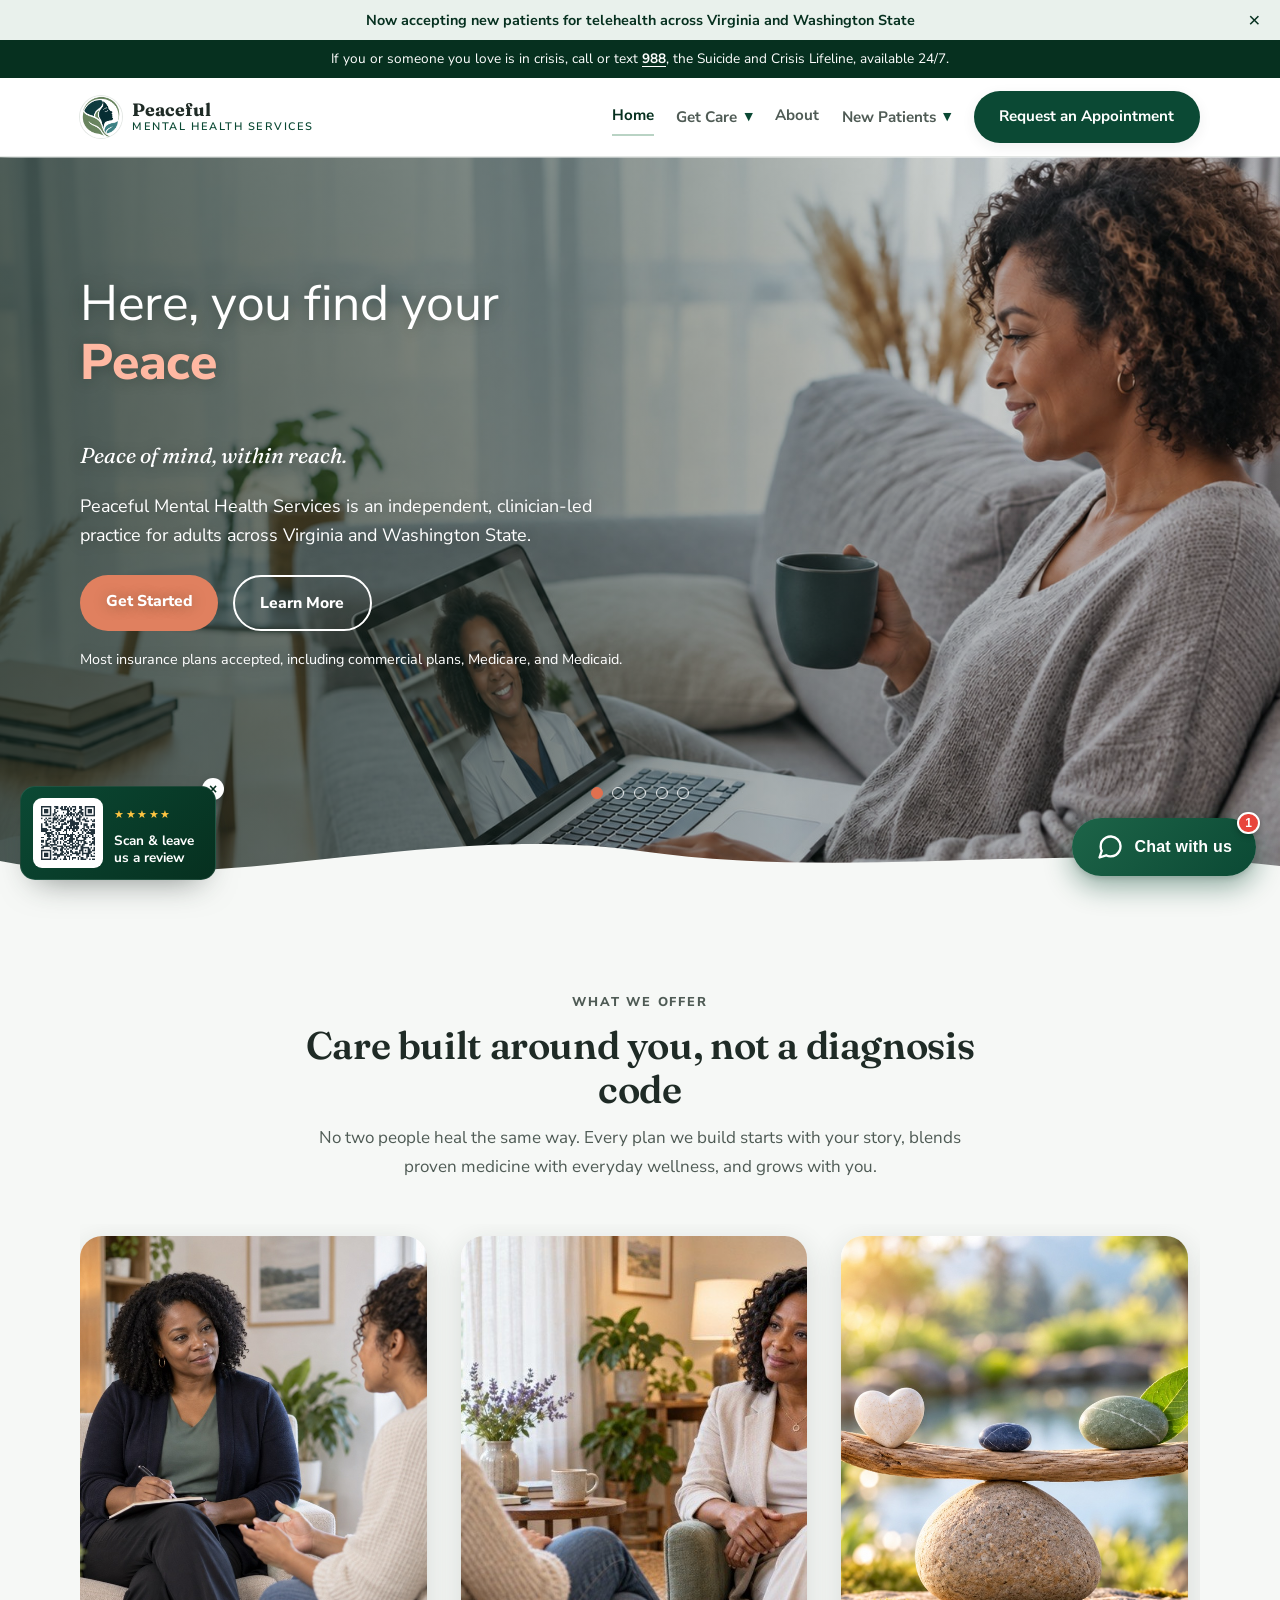
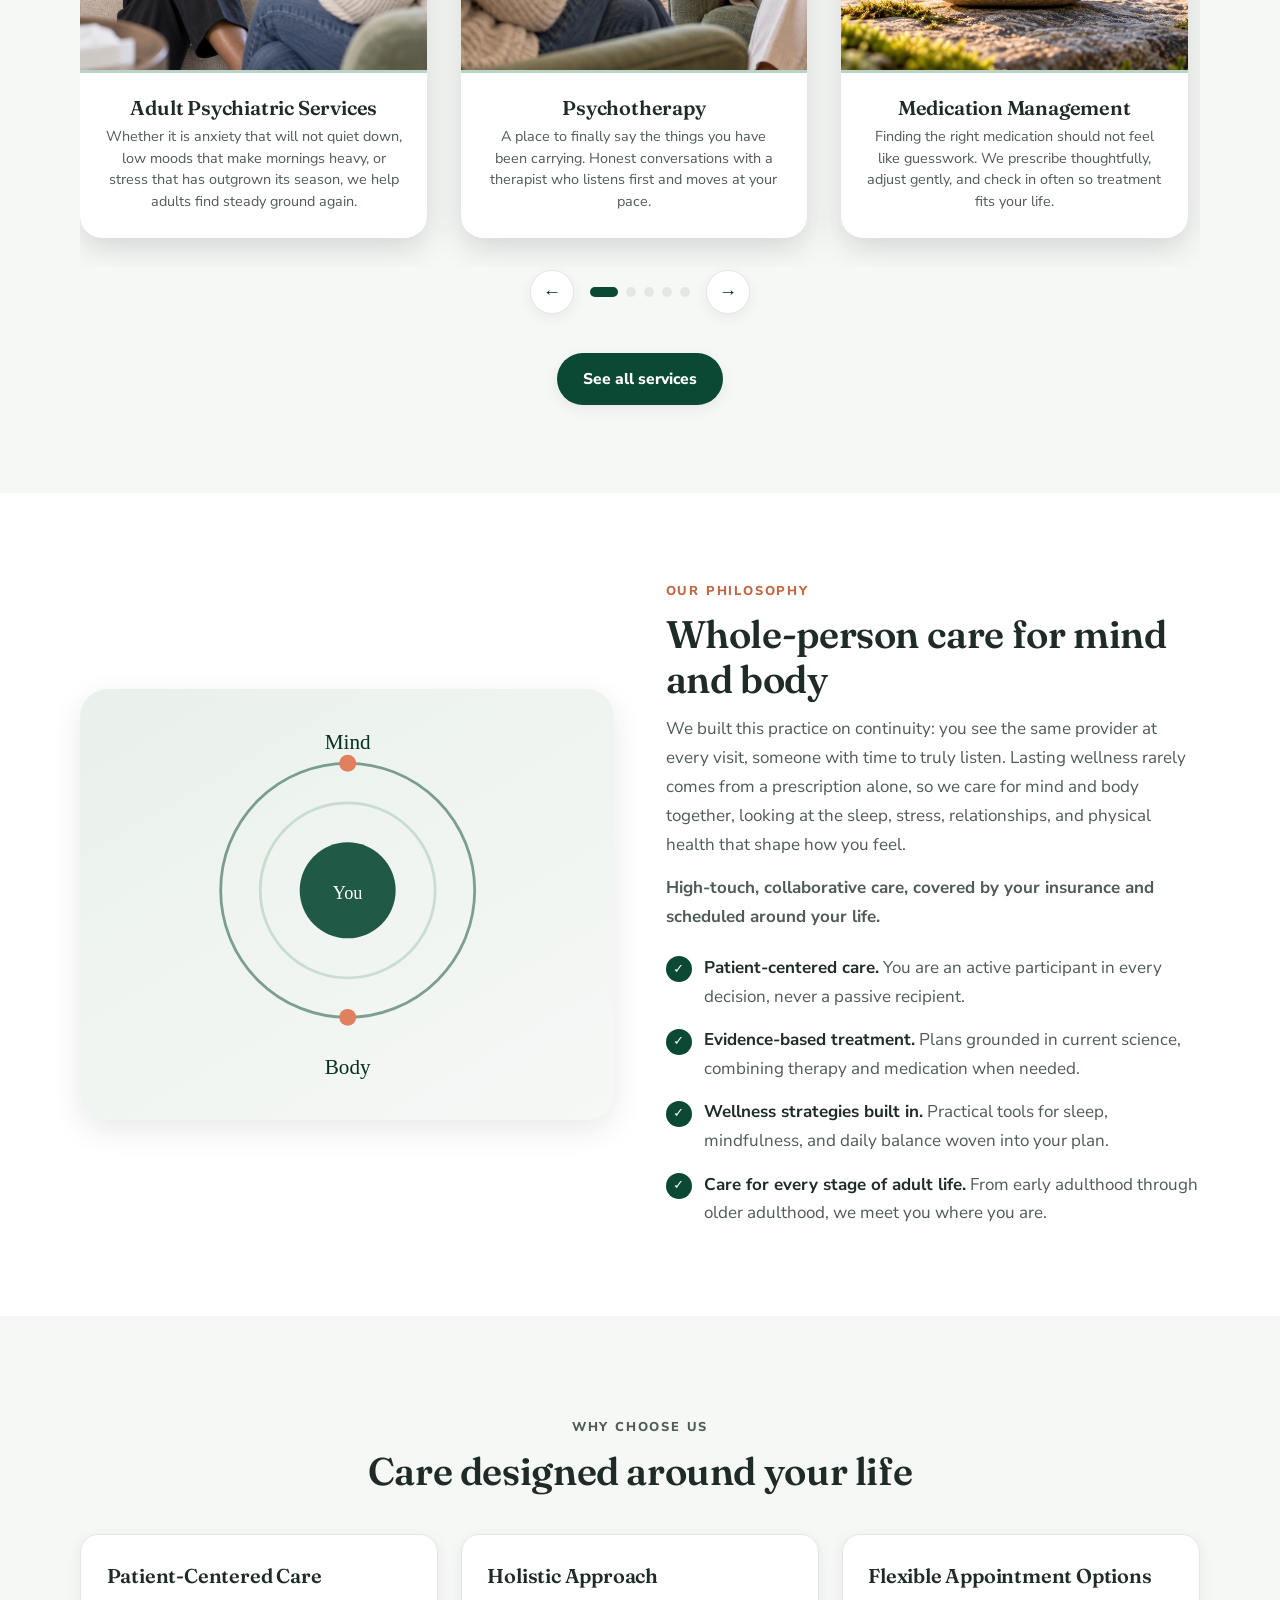
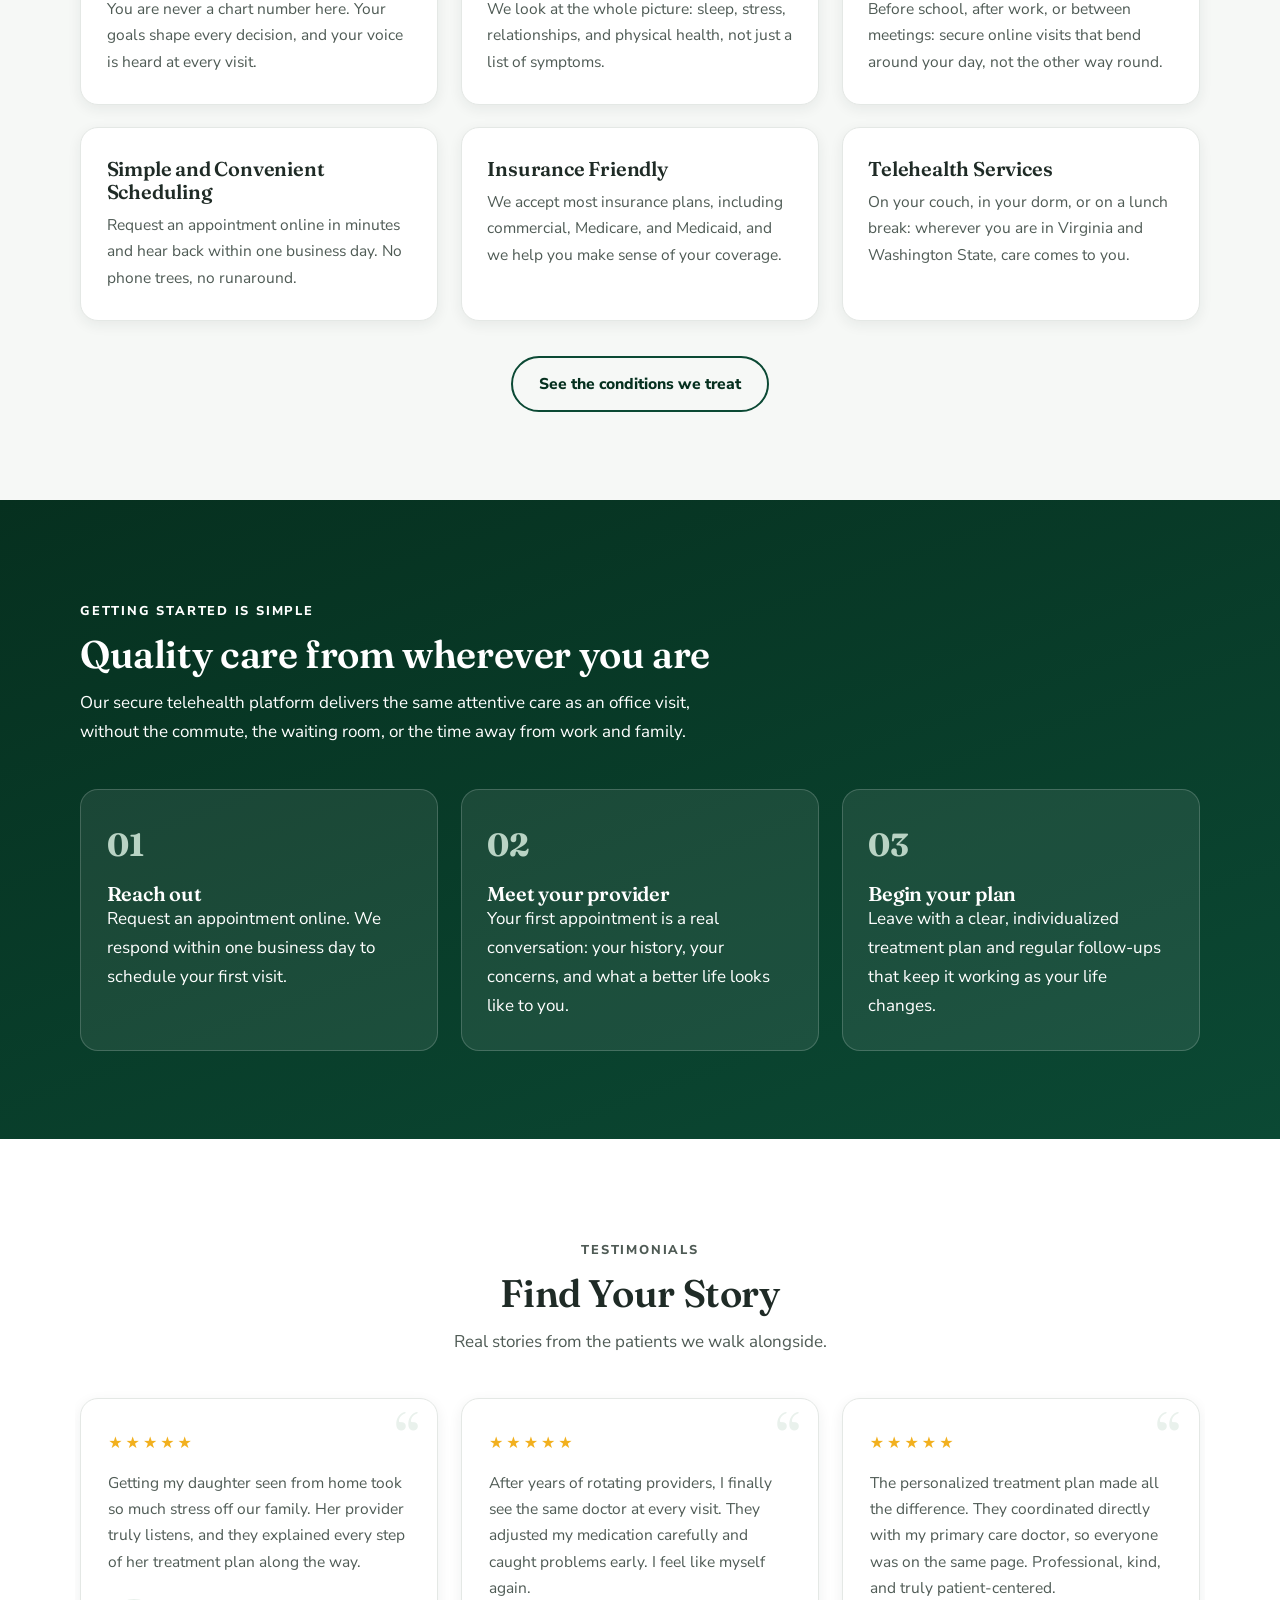
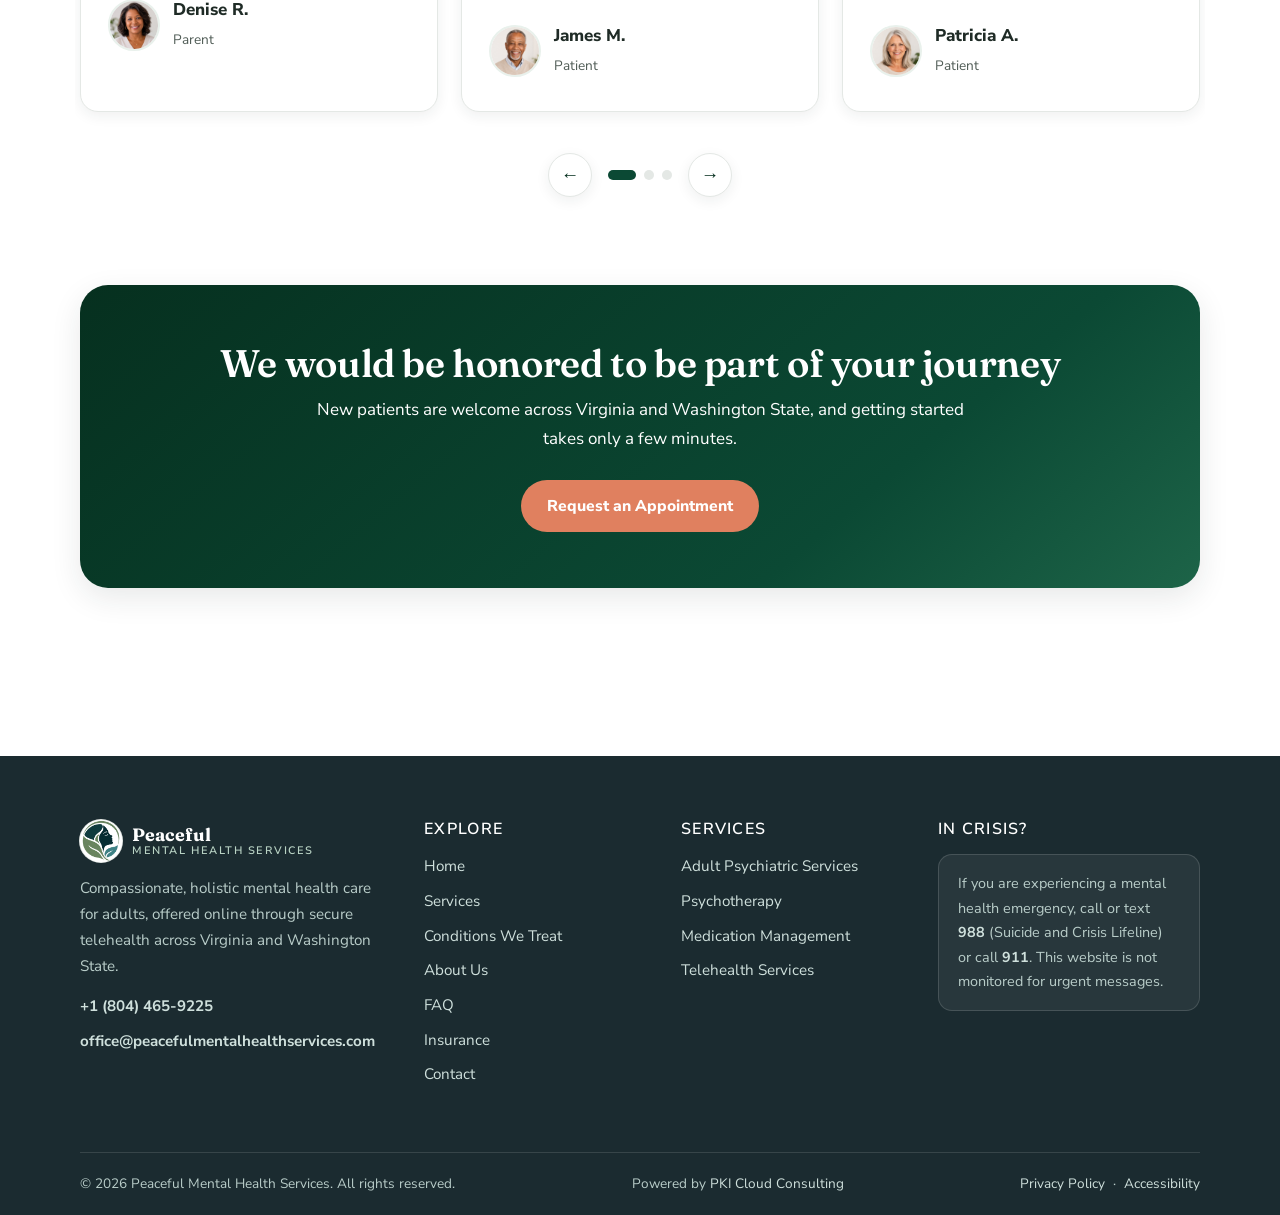
==== commit 58e9e1e0: "Back to the Alma green look: orange hero word, coral Get Started, green buttons" ====
--- a/index.html
+++ b/index.html
@@ -12,12 +12,12 @@
 <meta property="og:url" content="https://pkicloudconsulting.github.io/peacefulmentalhealthservices/">
 <link rel="preconnect" href="https://fonts.googleapis.com">
 <link rel="preconnect" href="https://fonts.gstatic.com" crossorigin>
-<link href="https://fonts.googleapis.com/css2?family=Outfit:wght@600;700&family=Fraunces:ital,opsz,wght@0,9..144,500;0,9..144,600;0,9..144,700;1,9..144,500;1,9..144,600&family=Nunito+Sans:wght@400;700;800&display=swap" rel="stylesheet">
+<link href="https://fonts.googleapis.com/css2?family=Fraunces:ital,opsz,wght@0,9..144,500;0,9..144,600;0,9..144,700;1,9..144,500;1,9..144,600&family=Nunito+Sans:wght@400;700;800&display=swap" rel="stylesheet">
 <link rel="icon" href="assets/img/favicon-32.png" sizes="32x32">
 <link rel="icon" href="assets/img/favicon-192.png" sizes="192x192">
 <link rel="apple-touch-icon" href="assets/img/apple-touch-icon.png">
 <meta name="color-scheme" content="light">
-<link rel="stylesheet" href="assets/css/pmhs.css?ver=pmhs-31">
+<link rel="stylesheet" href="assets/css/pmhs.css?ver=pmhs-32">
 <script type="application/ld+json">{
  "@context": "https://schema.org",
  "@type": "MedicalBusiness",
@@ -169,23 +169,23 @@
       </div>
       <div class="hero-carousel rise" style="--d:.2s" aria-roledescription="carousel" aria-label="Find your peace">
         <div class="hero-car-frame">
-          <figure class="hero-car-slide is-active" data-word="Peace" data-color="#7b4bb5" data-color-light="#d9c6f7">
+          <figure class="hero-car-slide is-active" data-word="Peace" data-color="#e0704f" data-color-light="#ffb8a2">
             <img src="assets/img/hero-telehealth-1.jpeg" alt="" style="object-position:74% center" decoding="async">
             <figcaption>Peaceful Mental Health Services is an independent, clinician-led practice for adults across Virginia and Washington State.</figcaption>
           </figure>
-          <figure class="hero-car-slide" data-word="Purpose" data-color="#7b4bb5" data-color-light="#d9c6f7">
+          <figure class="hero-car-slide" data-word="Purpose" data-color="#e0704f" data-color-light="#ffb8a2">
             <img src="assets/img/hero-laptop-1.jpeg" alt="" style="object-position:30% center" loading="lazy" decoding="async">
             <figcaption>Care that fits around your workday, from wherever you are.</figcaption>
           </figure>
-          <figure class="hero-car-slide" data-word="Strength" data-color="#7b4bb5" data-color-light="#d9c6f7">
+          <figure class="hero-car-slide" data-word="Strength" data-color="#e0704f" data-color-light="#ffb8a2">
             <img src="assets/img/service-telehealth-5.jpeg" alt="" style="object-position:60% center" loading="lazy" decoding="async">
             <figcaption>Unhurried visits, with care built around your life.</figcaption>
           </figure>
-          <figure class="hero-car-slide" data-word="Balance" data-color="#7b4bb5" data-color-light="#d9c6f7">
+          <figure class="hero-car-slide" data-word="Balance" data-color="#e0704f" data-color-light="#ffb8a2">
             <img src="assets/img/hero-family-1.jpeg" alt="" style="object-position:45% center" loading="lazy" decoding="async">
             <figcaption>And the paperwork handled for you, so you can focus on feeling better.</figcaption>
           </figure>
-          <figure class="hero-car-slide" data-word="Harmony" data-color="#7b4bb5" data-color-light="#d9c6f7">
+          <figure class="hero-car-slide" data-word="Harmony" data-color="#e0704f" data-color-light="#ffb8a2">
             <img src="assets/img/hero-garden-bird-1.jpeg" alt="" style="object-position:50% center" loading="lazy" decoding="async">
             <figcaption>Room to breathe again, at your own pace.</figcaption>
           </figure>
@@ -203,7 +203,7 @@
       </div>
     </div>
     <svg class="hero-wave" viewBox="0 0 1440 70" preserveAspectRatio="none" width="100%" height="70" aria-hidden="true">
-      <path d="M0 40 C 240 80, 480 0, 720 30 C 960 60, 1200 20, 1440 45 L1440 70 L0 70 Z" fill="#f8f5fb"/>
+      <path d="M0 40 C 240 80, 480 0, 720 30 C 960 60, 1200 20, 1440 45 L1440 70 L0 70 Z" fill="#f6f8f6"/>
     </svg>
   </section>
   <script>
@@ -359,12 +359,12 @@
     <div class="container split">
       <div class="split-art" aria-hidden="true">
         <svg viewBox="0 0 300 260" width="90%" aria-hidden="true">
-          <circle cx="150" cy="120" r="90" fill="none" stroke="#5e2a5c" stroke-width="2" opacity="0.5"/>
-          <circle cx="150" cy="120" r="62" fill="none" stroke="#c9b6e4" stroke-width="2" opacity="0.7"/>
-          <circle cx="150" cy="120" r="34" fill="#5e2a5c" opacity="0.9"/>
+          <circle cx="150" cy="120" r="90" fill="none" stroke="#0b4934" stroke-width="2" opacity="0.5"/>
+          <circle cx="150" cy="120" r="62" fill="none" stroke="#b9d3c4" stroke-width="2" opacity="0.7"/>
+          <circle cx="150" cy="120" r="34" fill="#0b4934" opacity="0.9"/>
           <text x="150" y="126" text-anchor="middle" fill="#fff" font-family="Georgia" font-size="13">You</text>
-          <text x="150" y="20" text-anchor="middle" fill="#3b1739" font-family="Georgia" font-size="15">Mind</text>
-          <text x="150" y="250" text-anchor="middle" fill="#3b1739" font-family="Georgia" font-size="15">Body</text>
+          <text x="150" y="20" text-anchor="middle" fill="#06301f" font-family="Georgia" font-size="15">Mind</text>
+          <text x="150" y="250" text-anchor="middle" fill="#06301f" font-family="Georgia" font-size="15">Body</text>
           <circle cx="150" cy="30" r="6" fill="#e0805f"/>
           <circle cx="150" cy="210" r="6" fill="#e0805f"/>
         </svg>
@@ -567,7 +567,7 @@
         <span class="brand-mark brand-mark--logo" aria-hidden="true">
           <img src="assets/img/logo-mark.png" alt="" width="42" height="42">
         </span>
-        <span class="brand-name" style="color:#fff;">Peaceful<small style="color:#c9b6e4;">Mental Health Services</small></span>
+        <span class="brand-name" style="color:#fff;">Peaceful<small style="color:#b9d3c4;">Mental Health Services</small></span>
       </a>
       <p>Compassionate, holistic mental health care for adults, offered online through secure telehealth across Virginia and Washington State.</p>
       <ul class="footer-contact">
@@ -611,7 +611,7 @@
 </footer>
 
 <!-- ===== Peaceful assistant chatbot ===== -->
-<link rel="stylesheet" href="assets/chatbot/pmhs-chatbot.css?ver=pmhs-7">
+<link rel="stylesheet" href="assets/chatbot/pmhs-chatbot.css?ver=pmhs-8">
 <div id="pm-chat" data-base="" aria-live="polite">
   <button id="pm-chat-toggle" aria-label="Open help chat" aria-expanded="false">
     <span class="pm-chat-toggle__ring" aria-hidden="true"></span>
@@ -646,16 +646,16 @@
 <style id="pm-gqr-style">
 .pm-gqr{position:fixed;left:20px;bottom:20px;z-index:9998;display:none;font-family:"Nunito Sans",sans-serif;}
 @media (min-width:767px){.pm-gqr{display:block;}}
-.pm-gqr__card{position:relative;display:flex;align-items:center;gap:11px;text-decoration:none;background:linear-gradient(135deg,#5e2a5c 0%,#3b1739 100%);color:#fff;border-radius:15px;padding:11px 12px;max-width:196px;box-shadow:0 14px 34px -16px rgba(42,34,48,.6);border:1px solid rgba(255,255,255,.10);animation:pm-gqr-in .5s cubic-bezier(.2,.7,.2,1) both;}
-.pm-gqr__card:hover{transform:translateY(-2px);box-shadow:0 20px 42px -14px rgba(42,34,48,.65);}
+.pm-gqr__card{position:relative;display:flex;align-items:center;gap:11px;text-decoration:none;background:linear-gradient(135deg,#0b4934 0%,#06301f 100%);color:#fff;border-radius:15px;padding:11px 12px;max-width:196px;box-shadow:0 14px 34px -16px rgba(31,43,38,.6);border:1px solid rgba(255,255,255,.10);animation:pm-gqr-in .5s cubic-bezier(.2,.7,.2,1) both;}
+.pm-gqr__card:hover{transform:translateY(-2px);box-shadow:0 20px 42px -14px rgba(31,43,38,.65);}
 .pm-gqr__card,.pm-gqr__card:hover{transition:transform .2s ease,box-shadow .2s ease;}
 @keyframes pm-gqr-in{from{opacity:0;transform:translateY(14px)}to{opacity:1;transform:translateY(0)}}
 .pm-gqr__qr{flex:none;background:#fff;border-radius:9px;padding:5px;line-height:0;}
 .pm-gqr__qr img{width:60px;height:60px;display:block;}
 .pm-gqr__stars{color:#ffc542;font-size:11px;letter-spacing:1.5px;line-height:1;}
 .pm-gqr__title{display:block;margin-top:4px;font-size:13.5px;font-weight:700;line-height:1.3;max-width:112px;}.pm-gqr__click{display:none;}@media (max-width:1023px){.pm-gqr__scan{display:none;}.pm-gqr__click{display:inline;}}
-.pm-gqr__close{position:absolute;top:-8px;right:-8px;width:22px;height:22px;border-radius:50%;border:none;background:#fff;color:#3b1739;font-size:14px;line-height:20px;font-weight:700;cursor:pointer;box-shadow:0 4px 10px rgba(0,0,0,.28);padding:0;}
-.pm-gqr__close:hover{background:#f1eaf7;}
+.pm-gqr__close{position:absolute;top:-8px;right:-8px;width:22px;height:22px;border-radius:50%;border:none;background:#fff;color:#06301f;font-size:14px;line-height:20px;font-weight:700;cursor:pointer;box-shadow:0 4px 10px rgba(0,0,0,.28);padding:0;}
+.pm-gqr__close:hover{background:#e9f1ec;}
 @media (prefers-reduced-motion:reduce){.pm-gqr__card{animation:none;transition:none;}.pm-gqr__card:hover{transform:none;}}
 </style>
 <div class="pm-gqr" id="pmGqr">
--- a/assets/css/pmhs.css
+++ b/assets/css/pmhs.css
@@ -2,20 +2,20 @@
    Palette: deep calm teal, warm sand, soft sage. Type: Fraunces display, Nunito Sans body. */
 
 :root {
-  --ink: #2a2230;
-  --ink-soft: #5a5163;
-  --teal: #5e2a5c;
-  --teal-dark: #3b1739;
-  --teal-tint: #f1eaf7;
-  --sage: #c9b6e4;
-  --sand: #f8f5fb;
+  --ink: #1f2b26;
+  --ink-soft: #4f5b55;
+  --teal: #0b4934;
+  --teal-dark: #06301f;
+  --teal-tint: #e9f1ec;
+  --sage: #b9d3c4;
+  --sand: #f6f8f6;
   --cream: #ffffff;
   --apricot: #e0805f;
   --apricot-dark: #c4653f;
   --white: #ffffff;
-  --line: #ebe5f0;
-  --shadow: 0 10px 30px rgba(42, 34, 48, 0.10);
-  --shadow-soft: 0 4px 14px rgba(42, 34, 48, 0.07);
+  --line: #e4e8e5;
+  --shadow: 0 10px 30px rgba(31, 43, 38, 0.10);
+  --shadow-soft: 0 4px 14px rgba(31, 43, 38, 0.07);
   --radius: 18px;
   --radius-lg: 28px;
   --measure: 66ch;
@@ -153,9 +153,9 @@
 .hero {
   position: relative; overflow: hidden;
   background:
-    radial-gradient(60% 90% at 85% 10%, rgba(201, 182, 228, 0.35), transparent 65%),
+    radial-gradient(60% 90% at 85% 10%, rgba(185, 211, 196, 0.35), transparent 65%),
     radial-gradient(50% 80% at 10% 90%, rgba(224, 128, 95, 0.16), transparent 60%),
-    linear-gradient(170deg, #f8f5fb 0%, var(--cream) 60%);
+    linear-gradient(170deg, #f6f8f6 0%, var(--cream) 60%);
   padding: clamp(3.5rem, 8vw, 6.5rem) 0 0;
 }
 .hero-grid { display: grid; grid-template-columns: 1.1fr 0.9fr; gap: 3rem; align-items: center; }
@@ -194,10 +194,10 @@
 .hero-slide--family { background-image: url("../img/hero-family-1.jpeg"); }
 .hero-photo::before {
   content: ""; position: absolute; inset: 0; z-index: 1;
-  background: linear-gradient(100deg, rgba(40, 20, 42, 0.68) 0%, rgba(40, 20, 42, 0.44) 45%, rgba(40, 20, 42, 0.16) 72%, rgba(40, 20, 42, 0.10) 100%);
+  background: linear-gradient(100deg, rgba(18, 38, 30, 0.68) 0%, rgba(18, 38, 30, 0.44) 45%, rgba(18, 38, 30, 0.16) 72%, rgba(18, 38, 30, 0.10) 100%);
 }
 .hero-photo .container, .hero-photo .hero-wave { position: relative; z-index: 2; }
-.hero-copy { max-width: 620px; text-shadow: 0 1px 14px rgba(40, 20, 42, 0.35); }
+.hero-copy { max-width: 620px; text-shadow: 0 1px 14px rgba(18, 38, 30, 0.35); }
 .hero-photo .hero-eyebrow { background: rgba(255, 255, 255, 0.16); color: #fff; backdrop-filter: blur(4px); }
 .hero-photo h1 { color: #fff; }
 .hero-copy .lede-strong { font-weight: 800; color: #fff; margin-bottom: 0.6rem; }
@@ -213,7 +213,7 @@
   .hero-photo { aspect-ratio: auto; min-height: 580px; padding-bottom: 0.5rem; }
   .hero-slide--telehealth { background-position: 55% center; }
   .hero-photo::before {
-    background: linear-gradient(180deg, rgba(40, 20, 42, 0.74) 0%, rgba(40, 20, 42, 0.5) 55%, rgba(40, 20, 42, 0.2) 100%);
+    background: linear-gradient(180deg, rgba(18, 38, 30, 0.74) 0%, rgba(18, 38, 30, 0.5) 55%, rgba(18, 38, 30, 0.2) 100%);
   }
 }
 
@@ -265,11 +265,11 @@
 .svc-photo-card {
   flex: 0 1 calc((100% - 2 * var(--svc-gap)) / 3);
   display: block; background: var(--white); border-radius: 22px; overflow: hidden;
-  box-shadow: 0 10px 30px rgba(42, 34, 48, 0.16);
+  box-shadow: 0 10px 30px rgba(31, 43, 38, 0.16);
   text-decoration: none; color: inherit;
   transition: transform 0.3s cubic-bezier(0.2, 0.7, 0.3, 1), box-shadow 0.3s ease;
 }
-.svc-photo-card:hover { transform: translateY(-8px) scale(1.015); box-shadow: 0 28px 52px rgba(42, 34, 48, 0.24); }
+.svc-photo-card:hover { transform: translateY(-8px) scale(1.015); box-shadow: 0 28px 52px rgba(31, 43, 38, 0.24); }
 .svc-photo { position: relative; display: block; aspect-ratio: 4 / 5; overflow: hidden; background: var(--teal-tint); }
 .svc-photo img { width: 100%; height: 100%; object-fit: cover; display: block; transition: transform 0.55s ease; }
 .svc-photo-card:hover .svc-photo img { transform: scale(1.07); }
@@ -369,7 +369,7 @@
 /* ---------- CTA band ---------- */
 
 .cta-band {
-  background: linear-gradient(140deg, var(--teal-dark), var(--teal) 70%, #7a4378);
+  background: linear-gradient(140deg, var(--teal-dark), var(--teal) 70%, #1d6448);
   border-radius: var(--radius-lg); color: #fff;
   padding: clamp(2.2rem, 5vw, 3.5rem); text-align: center;
   box-shadow: var(--shadow);
@@ -381,8 +381,8 @@
 
 .page-hero {
   background:
-    radial-gradient(50% 90% at 90% 0%, rgba(201, 182, 228, 0.3), transparent 60%),
-    linear-gradient(170deg, #f8f5fb, var(--cream));
+    radial-gradient(50% 90% at 90% 0%, rgba(185, 211, 196, 0.3), transparent 60%),
+    linear-gradient(170deg, #f6f8f6, var(--cream));
   padding: clamp(2.8rem, 6vw, 4.5rem) 0;
   border-bottom: 1px solid var(--line);
 }
@@ -418,7 +418,7 @@
   width: 100%; font: inherit; color: var(--ink);
   border: 1.5px solid var(--line); border-radius: 12px; padding: 0.7rem 0.9rem; background: var(--cream);
 }
-input:focus, select:focus, textarea:focus { outline: 3px solid rgba(94, 42, 92, 0.25); border-color: var(--teal); }
+input:focus, select:focus, textarea:focus { outline: 3px solid rgba(11, 73, 52, 0.25); border-color: var(--teal); }
 
 /* ---------- FAQ ---------- */
 
@@ -483,7 +483,7 @@
   .hero-note { font-size: 0.74rem; }
   .hero-photo { min-height: 540px; }
   .hero-photo::before {
-    background: linear-gradient(180deg, rgba(40, 20, 42, 0.7) 0%, rgba(40, 20, 42, 0.42) 55%, rgba(40, 20, 42, 0.14) 100%);
+    background: linear-gradient(180deg, rgba(18, 38, 30, 0.7) 0%, rgba(18, 38, 30, 0.42) 55%, rgba(18, 38, 30, 0.14) 100%);
   }
   .site-nav {
     display: none; position: absolute; top: 100%; left: 0; right: 0;
@@ -525,7 +525,7 @@
 .svc-panel { position: relative; height: 100%; min-height: inherit; border-radius: var(--radius-lg); overflow: hidden; box-shadow: var(--shadow); background: var(--teal-dark); animation: svcFade 0.45s ease; }
 .svc-panel-img { position: absolute; inset: 0; }
 .svc-panel-img img { width: 100%; height: 100%; object-fit: cover; display: block; animation: svcZoom 6s ease-out forwards; }
-.svc-panel::after { content: ""; position: absolute; inset: 0; background: linear-gradient(180deg, rgba(59,23,57,0) 30%, rgba(52,26,54,0.88) 100%); }
+.svc-panel::after { content: ""; position: absolute; inset: 0; background: linear-gradient(180deg, rgba(6,48,31,0) 30%, rgba(23,52,49,0.88) 100%); }
 .svc-panel-body { position: absolute; left: 0; right: 0; bottom: 0; z-index: 1; padding: clamp(1.4rem, 3vw, 2.2rem); color: #fff; }
 .svc-panel-body h3 { color: #fff; font-size: clamp(1.4rem, 2.4vw, 1.85rem); margin-bottom: 0.5rem; }
 .svc-panel-body p { color: rgba(255,255,255,0.92); max-width: 38rem; margin: 0 0 1rem; }
@@ -566,7 +566,7 @@
 .announce-bar p { margin: 0 auto; max-width: none; }
 .announce-sep { color: var(--sage); margin-inline: 0.45rem; }
 .announce-close { position: absolute; right: 0.6rem; top: 50%; transform: translateY(-50%); width: 32px; height: 32px; border: none; background: none; color: var(--teal-dark); font-size: 1.3rem; line-height: 1; cursor: pointer; border-radius: 50%; }
-.announce-close:hover { background: rgba(94, 42, 92, 0.12); }
+.announce-close:hover { background: rgba(11, 73, 52, 0.12); }
 .announce-close:focus-visible { outline: 3px solid var(--apricot); outline-offset: 1px; }
 
 /* Get Care mega menu (desktop): full container width panel under the header */
@@ -642,7 +642,7 @@
   position: absolute; left: 0; right: 0; bottom: 0;
   padding: 3.4rem 1.5rem 1.3rem; text-align: center;
   color: #fff; font-weight: 800; font-size: clamp(0.98rem, 1.5vw, 1.12rem); line-height: 1.45;
-  background: linear-gradient(180deg, rgba(38, 18, 40, 0) 0%, rgba(38, 18, 40, 0.82) 100%);
+  background: linear-gradient(180deg, rgba(16, 40, 31, 0) 0%, rgba(16, 40, 31, 0.82) 100%);
   text-shadow: 0 1px 8px rgba(0, 0, 0, 0.3);
 }
 .hero-car-dots { display: flex; justify-content: center; gap: 0.6rem; margin-top: 1rem; }
@@ -690,13 +690,13 @@
   .hero-peace .hero-car-frame { position: absolute; inset: 0; aspect-ratio: auto; border-radius: 0; box-shadow: none; }
   .hero-peace .hero-car-frame::after {
     content: ""; position: absolute; inset: 0; z-index: 1;
-    background: linear-gradient(100deg, rgba(40, 20, 42, 0.74) 0%, rgba(40, 20, 42, 0.5) 42%, rgba(40, 20, 42, 0.16) 72%, rgba(40, 20, 42, 0.06) 100%);
+    background: linear-gradient(100deg, rgba(18, 38, 30, 0.74) 0%, rgba(18, 38, 30, 0.5) 42%, rgba(18, 38, 30, 0.16) 72%, rgba(18, 38, 30, 0.06) 100%);
   }
   .hero-peace .hero-car-slide figcaption { display: none; }
   .hero-peace .hero-car-dots { position: absolute; left: 0; right: 0; bottom: 92px; z-index: 3; margin: 0; }
   .hero-peace .hero-car-dot { border-color: rgba(255, 255, 255, 0.85); }
   .hero-peace-grid { display: flex; flex-direction: column; justify-content: center; flex: 1; padding-block: 3.5rem 5.5rem; text-align: left; }
-  .hero-peace-top, .hero-peace-bottom { position: relative; z-index: 2; max-width: 640px; align-self: flex-start; text-shadow: 0 1px 14px rgba(40, 20, 42, 0.35); }
+  .hero-peace-top, .hero-peace-bottom { position: relative; z-index: 2; max-width: 640px; align-self: flex-start; text-shadow: 0 1px 14px rgba(18, 38, 30, 0.35); }
   .hero-peace-bottom { margin-top: 1.1rem; }
   .hero-peace-title { color: #fff; }
   .hero-peace .hero-word { color: var(--wcl, #d6c6ff); }
@@ -754,7 +754,7 @@
 }
 
 /* Alma-style consultation box */
-.care-box { background: var(--white); border: 1px solid var(--line); border-radius: 18px; box-shadow: 0 10px 34px rgba(42, 34, 48, 0.09); padding: 1.6rem clamp(1.2rem, 3vw, 2.2rem) 2rem; }
+.care-box { background: var(--white); border: 1px solid var(--line); border-radius: 18px; box-shadow: 0 10px 34px rgba(31, 43, 38, 0.09); padding: 1.6rem clamp(1.2rem, 3vw, 2.2rem) 2rem; }
 .care-tabs { display: flex; justify-content: center; gap: 2rem; margin-bottom: 1.6rem; }
 .care-tab { padding: 0 0.4rem 0.55rem; color: var(--teal-dark); font-weight: 700; border-bottom: 3px solid var(--teal); }
 .care-q { text-align: center; font-size: 1.2rem; color: var(--ink); margin: 0 auto 1.2rem; max-width: none; }
@@ -762,20 +762,20 @@
 .care-option {
   display: flex; flex-direction: column; align-items: center; justify-content: center; gap: 0.6rem;
   min-height: 132px; padding: 1rem; font: inherit; font-size: 0.97rem; color: var(--ink); text-align: center;
-  background: var(--white); border: 1.5px solid #d9d0e3; border-radius: 6px; cursor: pointer;
+  background: var(--white); border: 1.5px solid #cfd6d1; border-radius: 6px; cursor: pointer;
   transition: border-color 0.2s, background 0.2s, box-shadow 0.2s, transform 0.2s;
 }
 .care-option svg { color: var(--teal); }
 .care-option:hover { border-color: var(--teal); background: var(--teal-tint); transform: translateY(-2px); }
-.care-option:focus-visible { outline: 3px solid rgba(94, 42, 92, 0.35); outline-offset: 2px; }
+.care-option:focus-visible { outline: 3px solid rgba(11, 73, 52, 0.35); outline-offset: 2px; }
 .care-option.is-selected { border-color: var(--teal); background: var(--teal-tint); box-shadow: inset 0 0 0 1.5px var(--teal); }
 .care-chosen { display: flex; align-items: center; justify-content: space-between; gap: 1rem; background: var(--teal-tint); color: var(--teal-dark); border-radius: 10px; padding: 0.7rem 1rem; margin-bottom: 1.3rem; }
 .care-back { background: none; border: none; font: inherit; font-weight: 700; color: var(--teal); text-decoration: underline; cursor: pointer; }
 .care-submit { border: none; cursor: pointer; width: 100%; justify-content: center; }
-.care-box input, .care-box select, .care-box textarea { background: #ffffff; border-radius: 6px; border-color: #d9d0e3; }
+.care-box input, .care-box select, .care-box textarea { background: #ffffff; border-radius: 6px; border-color: #cfd6d1; }
 @media (max-width: 420px) { .care-option { min-height: 112px; font-size: 0.9rem; } }
 
-/* ================= Round 6 (2026-10-02): Alma green #5e2a5c on white, InnerClarity-style hero type, Alma care finder ================= */
+/* ================= Round 6 (2026-10-02): Alma green #0b4934 on white, InnerClarity-style hero type, Alma care finder ================= */
 
 body { background: #fff; }
 
@@ -795,7 +795,7 @@
 }
 
 /* ---------- Alma-style care finder ---------- */
-.care-box { position: relative; padding: 0; overflow: hidden; border-radius: 14px; border: 1px solid var(--line); box-shadow: 0 10px 34px rgba(59, 23, 57, 0.08); background: #fff; }
+.care-box { position: relative; padding: 0; overflow: hidden; border-radius: 14px; border: 1px solid var(--line); box-shadow: 0 10px 34px rgba(6, 48, 31, 0.08); background: #fff; }
 .care-head { display: flex; align-items: center; justify-content: space-between; min-height: 56px; padding: 0.4rem 1rem 0.4rem 0.6rem; }
 .care-head .care-back { display: inline-flex; align-items: center; justify-content: center; width: 40px; height: 40px; border-radius: 50%; background: none; border: none; color: var(--ink); cursor: pointer; text-decoration: none; }
 .care-head .care-back:hover { background: var(--teal-tint); }
@@ -817,12 +817,12 @@
 .care-option {
   position: relative; display: flex; flex-direction: column; align-items: center; justify-content: center; gap: 0.55rem;
   min-height: 98px; padding: 0.9rem 0.8rem; font: inherit; font-size: 0.95rem; line-height: 1.3; color: var(--ink); text-align: center;
-  background: #fff; border: 1px solid #d9d0e2; border-radius: 4px; cursor: pointer;
+  background: #fff; border: 1px solid #cfd5d1; border-radius: 4px; cursor: pointer;
   transition: border-color 0.18s, background 0.18s, box-shadow 0.18s;
 }
 .care-option svg { color: var(--teal); }
 .care-option:hover { border-color: var(--teal); }
-.care-option:focus-visible { outline: 3px solid rgba(94, 42, 92, 0.3); outline-offset: 2px; }
+.care-option:focus-visible { outline: 3px solid rgba(11, 73, 52, 0.3); outline-offset: 2px; }
 .care-option.is-selected { border-color: var(--teal); background: var(--teal-tint); box-shadow: inset 0 0 0 1px var(--teal); }
 .care-option.is-selected::after {
   content: ""; position: absolute; top: 8px; right: 8px; width: 18px; height: 18px; border-radius: 50%;
@@ -839,12 +839,12 @@
 .care-loc-wrap svg { position: absolute; left: 14px; top: 50%; transform: translateY(-50%); color: var(--ink-soft); pointer-events: none; }
 .care-loc-wrap input { padding-left: 2.6rem; height: 52px; font-size: 1rem; }
 .care-quick { display: flex; flex-wrap: wrap; gap: 0.5rem; margin-top: 0.75rem; }
-.care-chip { font: inherit; font-size: 0.9rem; font-weight: 700; padding: 0.45rem 1rem; border-radius: 999px; border: 1px solid #d9d0e2; background: #fff; color: var(--ink); cursor: pointer; }
+.care-chip { font: inherit; font-size: 0.9rem; font-weight: 700; padding: 0.45rem 1rem; border-radius: 999px; border: 1px solid #cfd5d1; background: #fff; color: var(--ink); cursor: pointer; }
 .care-chip:hover, .care-chip.is-selected { border-color: var(--teal); background: var(--teal-tint); color: var(--teal-dark); }
 .care-loc-msg { min-height: 1.4em; margin: 0.6rem 0 0; font-size: 0.92rem; color: var(--ink-soft); max-width: none; }
 .care-loc-msg.is-ok { color: var(--teal); font-weight: 700; }
 .care-loc-msg.is-warn { color: #9a4a22; }
-.care-radio { display: flex; gap: 0.75rem; align-items: flex-start; padding: 0.9rem 1rem; border: 1px solid #d9d0e2; border-radius: 4px; font-weight: 400; cursor: default; margin: 0; }
+.care-radio { display: flex; gap: 0.75rem; align-items: flex-start; padding: 0.9rem 1rem; border: 1px solid #cfd5d1; border-radius: 4px; font-weight: 400; cursor: default; margin: 0; }
 .care-radio.is-selected { border-color: var(--teal); background: var(--teal-tint); box-shadow: inset 0 0 0 1px var(--teal); }
 .care-radio input { width: 18px; height: 18px; margin: 0.2rem 0 0; accent-color: var(--teal); flex: none; }
 .care-radio strong { display: block; color: var(--ink); }
@@ -852,7 +852,7 @@
 .care-visually-hidden { position: absolute; width: 1px; height: 1px; overflow: hidden; clip: rect(0 0 0 0); white-space: nowrap; }
 
 .care-list { display: grid; gap: 0.6rem; }
-.care-row { display: flex; align-items: center; gap: 0.75rem; width: 100%; padding: 0.95rem 1rem; font: inherit; font-size: 1rem; color: var(--ink); text-align: left; background: #fff; border: 1px solid #d9d0e2; border-radius: 4px; cursor: pointer; }
+.care-row { display: flex; align-items: center; gap: 0.75rem; width: 100%; padding: 0.95rem 1rem; font: inherit; font-size: 1rem; color: var(--ink); text-align: left; background: #fff; border: 1px solid #cfd5d1; border-radius: 4px; cursor: pointer; }
 .care-row::before { content: ""; width: 18px; height: 18px; border-radius: 50%; border: 1.5px solid #9aa59f; flex: none; box-sizing: border-box; }
 .care-row:hover { border-color: var(--teal); }
 .care-row.is-selected { border-color: var(--teal); background: var(--teal-tint); box-shadow: inset 0 0 0 1px var(--teal); }
@@ -876,8 +876,8 @@
 .care-done svg { color: var(--teal); margin-bottom: 0.6rem; }
 .care-done .care-q { text-align: center; }
 .care-done-text { margin: 0.4rem auto 0; color: var(--ink-soft); }
-.care-box input, .care-box select, .care-box textarea { background: #fff; border-radius: 4px; border-color: #d9d0e2; }
-.care-box input:focus, .care-box select:focus, .care-box textarea:focus { border-color: var(--teal); outline: 2px solid rgba(94, 42, 92, 0.18); }
+.care-box input, .care-box select, .care-box textarea { background: #fff; border-radius: 4px; border-color: #cfd5d1; }
+.care-box input:focus, .care-box select:focus, .care-box textarea:focus { border-color: var(--teal); outline: 2px solid rgba(11, 73, 52, 0.18); }
 
 @media (max-width: 420px) {
   .care-options { gap: 0.6rem; }
@@ -927,51 +927,6 @@
   .header-cta { padding: 0.4rem 0.6rem; font-size: 0.7rem; }
 }
 
-/* Round 12: rotating word in Outfit with a slow, continuous plum > violet > lavender colour flow
-   (like the PKI Cloud Consulting icon); Get Started uses the same violet family */
-@keyframes pmFlow { 0% { background-position: 0% 50%; } 50% { background-position: 100% 50%; } 100% { background-position: 0% 50%; } }
-.hero-peace-title .hero-word {
-  font-family: "Outfit", "Nunito Sans", system-ui, sans-serif; font-weight: 700; font-style: normal; letter-spacing: -0.01em;
-  background: linear-gradient(100deg, #5e2a5c 0%, #7b4bb5 30%, #a585e0 55%, #7b4bb5 78%, #5e2a5c 100%);
-  background-size: 260% 100%;
-  -webkit-background-clip: text; background-clip: text;
-  -webkit-text-fill-color: transparent; color: #7b4bb5;
-  animation: pmFlow 7s ease-in-out infinite;
-  padding-bottom: 0.06em;
-}
-@media (min-width: 901px) {
-  .hero-peace .hero-peace-title .hero-word {
-    background-image: linear-gradient(100deg, #e9dcff 0%, #c9b0f2 30%, #a585e0 55%, #c9b0f2 78%, #e9dcff 100%);
-    text-shadow: none; filter: drop-shadow(0 1px 10px rgba(40, 20, 42, 0.35));
-  }
-}
-.btn-accent, .hero-peace .btn-accent {
-  background: linear-gradient(100deg, #5e2a5c 0%, #7b4bb5 45%, #9a72d6 70%, #5e2a5c 100%);
-  background-size: 240% 100%; color: #fff; border: none;
-  animation: pmFlow 7s ease-in-out infinite;
-}
-.btn-accent:hover, .hero-peace .btn-accent:hover { color: #fff; filter: brightness(1.08); }
-@media (prefers-reduced-motion: reduce) {
-  .hero-peace-title .hero-word, .btn-accent { animation: none; }
-}
-
-/* Round 13: buttons like peacefulartistryandwellness.com, solid royal-purple pills with a soft glow, no colour animation */
-.btn-primary, .btn-accent, .hero-peace .btn-accent, .site-nav a.btn, .header-cta {
-  background: #6b3e9d; background-size: auto; color: #fff; border: none; animation: none;
-  box-shadow: 0 8px 22px rgba(107, 62, 157, 0.32);
-  transition: background 0.2s ease, transform 0.2s ease, box-shadow 0.2s ease;
-}
-.btn-primary:hover, .btn-accent:hover, .hero-peace .btn-accent:hover, .site-nav a.btn:hover, .header-cta:hover {
-  background: #5a3287; color: #fff; filter: none; transform: translateY(-1px);
-  box-shadow: 0 12px 28px rgba(107, 62, 157, 0.4);
-}
-/* over the desktop hero photo: white pill with purple text, next to the white outline pill */
-@media (min-width: 901px) {
-  .hero-peace .btn-accent { background: #fff; color: #3b1739; box-shadow: 0 8px 24px rgba(40, 20, 42, 0.25); }
-  .hero-peace .btn-accent:hover { background: #f1eaf7; color: #3b1739; }
-}
-.care-next:disabled { transform: none; }
-
 /* Round 14: Find Your Story is a sliding carousel at every width (3 cards desktop, 2 tablet, 1 phone) */
 .tst-carousel { max-width: none; }
 .tst-carousel .tst-viewport { overflow: hidden; border-radius: 0; padding: 0.6rem 0.3rem 1.2rem; margin: -0.6rem -0.3rem 0; }
--- a/assets/chatbot/pmhs-chatbot.css
+++ b/assets/chatbot/pmhs-chatbot.css
@@ -5,18 +5,18 @@
 
 /* ---------- Launcher ---------- */
 #pm-chat-toggle{position:relative;display:flex;align-items:center;gap:10px;border:0;cursor:pointer;
-  background:linear-gradient(135deg,#7a4378 0%,#5e2a5c 100%);color:#ffffff;font-weight:800;font-size:16px;
+  background:linear-gradient(135deg,#1d6448 0%,#0b4934 100%);color:#ffffff;font-weight:800;font-size:16px;
   padding:15px 24px;border-radius:999px;
-  box-shadow:0 10px 28px rgba(94,42,92,.45),0 2px 6px rgba(0,0,0,.15);
+  box-shadow:0 10px 28px rgba(11,73,52,.45),0 2px 6px rgba(0,0,0,.15);
   transition:transform .18s ease,box-shadow .18s ease}
 #pm-chat-toggle:hover{transform:translateY(-2px) scale(1.03);
-  box-shadow:0 14px 34px rgba(94,42,92,.55),0 3px 8px rgba(0,0,0,.2)}
+  box-shadow:0 14px 34px rgba(11,73,52,.55),0 3px 8px rgba(0,0,0,.2)}
 #pm-chat-toggle:active{transform:translateY(0) scale(.99)}
 .pm-chat-toggle__icon{flex:0 0 auto}
 .pm-chat-toggle__label{white-space:nowrap;letter-spacing:.2px}
 
 /* pulsing attention ring behind the launcher */
-.pm-chat-toggle__ring{position:absolute;inset:0;border-radius:999px;background:#c9b6e4;
+.pm-chat-toggle__ring{position:absolute;inset:0;border-radius:999px;background:#b9d3c4;
   z-index:-1;opacity:.55;animation:pm-pulse 2.2s ease-out infinite}
 @keyframes pm-pulse{0%{transform:scale(1);opacity:.55}70%{transform:scale(1.35);opacity:0}100%{opacity:0}}
 
@@ -38,15 +38,15 @@
 #pm-chat-panel{position:absolute;right:0;bottom:78px;width:380px;max-width:calc(100vw - 32px);
   height:560px;max-height:calc(100vh - 130px);display:flex;flex-direction:column;
   background:#fff;border-radius:20px;overflow:hidden;
-  box-shadow:0 18px 50px rgba(0,0,0,.28);border:1px solid #f1eaf7;
+  box-shadow:0 18px 50px rgba(0,0,0,.28);border:1px solid #e9f1ec;
   transform-origin:bottom right;animation:pm-in .26s cubic-bezier(.18,.89,.32,1.28)}
 #pm-chat-panel[hidden]{display:none}
 @keyframes pm-in{from{opacity:0;transform:translateY(14px) scale(.94)}to{opacity:1;transform:none}}
 
 #pm-chat-head{display:flex;align-items:center;gap:12px;
-  background:linear-gradient(135deg,#7a4378 0%,#5e2a5c 100%);color:#ffffff;padding:16px 18px}
+  background:linear-gradient(135deg,#1d6448 0%,#0b4934 100%);color:#ffffff;padding:16px 18px}
 .pm-chat-avatar{flex:0 0 auto;width:42px;height:42px;border-radius:50%;
-  background:rgba(255,255,255,.9);color:#3b1739;display:flex;align-items:center;justify-content:center;
+  background:rgba(255,255,255,.9);color:#06301f;display:flex;align-items:center;justify-content:center;
   box-shadow:0 2px 6px rgba(0,0,0,.12)}
 .pm-chat-head__text{flex:1;min-width:0}
 #pm-chat-head strong{display:block;font-size:17px;line-height:1.2}
@@ -59,18 +59,18 @@
 #pm-chat-close:hover{opacity:1}
 
 /* ---------- Log ---------- */
-#pm-chat-log{flex:1;overflow-y:auto;padding:18px;display:flex;flex-direction:column;gap:12px;background:#f8f5fb}
+#pm-chat-log{flex:1;overflow-y:auto;padding:18px;display:flex;flex-direction:column;gap:12px;background:#f6f8f6}
 .pm-msg{max-width:86%;padding:11px 14px;border-radius:16px;font-size:14.5px;line-height:1.5;
   white-space:pre-wrap;animation:pm-msg-in .22s ease both}
 @keyframes pm-msg-in{from{opacity:0;transform:translateY(6px)}to{opacity:1;transform:none}}
-.pm-msg.bot{align-self:flex-start;background:#fff;border:1px solid #f1eaf7;color:#2a2a2a;
+.pm-msg.bot{align-self:flex-start;background:#fff;border:1px solid #e9f1ec;color:#2a2a2a;
   border-bottom-left-radius:5px;box-shadow:0 1px 3px rgba(0,0,0,.04)}
-.pm-msg.user{align-self:flex-end;background:linear-gradient(135deg,#7a4378,#5e2a5c);color:#ffffff;
+.pm-msg.user{align-self:flex-end;background:linear-gradient(135deg,#1d6448,#0b4934);color:#ffffff;
   border-bottom-right-radius:5px}
-.pm-msg a{color:#3b1739;font-weight:700;text-decoration:underline}
+.pm-msg a{color:#06301f;font-weight:700;text-decoration:underline}
 
 /* typing indicator */
-.pm-typing{align-self:flex-start;background:#fff;border:1px solid #f1eaf7;border-radius:16px;
+.pm-typing{align-self:flex-start;background:#fff;border:1px solid #e9f1ec;border-radius:16px;
   border-bottom-left-radius:5px;padding:13px 16px;display:flex;gap:5px}
 .pm-typing i{width:7px;height:7px;border-radius:50%;background:#b9c08a;animation:pm-bounce 1.2s infinite}
 .pm-typing i:nth-child(2){animation-delay:.18s}.pm-typing i:nth-child(3){animation-delay:.36s}
@@ -79,21 +79,21 @@
 /* ---------- Suggestion chips ---------- */
 #pm-chat-suggestions{display:flex;flex-wrap:wrap;gap:7px;padding:12px;border-top:1px solid #eee;
   background:#fff;max-height:148px;overflow-y:auto}
-.pm-chip{border:1.5px solid #c9b6e4;background:#ffffff;color:#3b1739;font-size:13px;font-weight:700;
+.pm-chip{border:1.5px solid #b9d3c4;background:#ffffff;color:#06301f;font-size:13px;font-weight:700;
   padding:7px 13px;border-radius:999px;cursor:pointer;transition:background .14s,color .14s,transform .1s}
-.pm-chip:hover{background:linear-gradient(135deg,#7a4378,#5e2a5c);color:#ffffff;border-color:transparent}
+.pm-chip:hover{background:linear-gradient(135deg,#1d6448,#0b4934);color:#ffffff;border-color:transparent}
 .pm-chip:active{transform:scale(.96)}
-.pm-chip--topic{background:linear-gradient(135deg,#f4f8dc,#eef4c8);border-color:#5e2a5c;font-size:13.5px;padding:9px 15px}
-.pm-chip--back{border-color:#ebe5f0;background:#fff;color:#7a7a6a;font-weight:600}
-.pm-chip--back:hover{background:#f0f2e4;color:#3b1739;border-color:#c9b6e4}
+.pm-chip--topic{background:linear-gradient(135deg,#f4f8dc,#eef4c8);border-color:#0b4934;font-size:13.5px;padding:9px 15px}
+.pm-chip--back{border-color:#e4e8e5;background:#fff;color:#7a7a6a;font-weight:600}
+.pm-chip--back:hover{background:#f0f2e4;color:#06301f;border-color:#b9d3c4}
 
 /* ---------- Input ---------- */
 #pm-chat-form{display:flex;gap:8px;padding:12px;border-top:1px solid #eee;background:#fff}
-#pm-chat-input{flex:1;border:1.5px solid #ebe5f0;border-radius:999px;padding:11px 16px;font-size:14px;outline:none;
+#pm-chat-input{flex:1;border:1.5px solid #e4e8e5;border-radius:999px;padding:11px 16px;font-size:14px;outline:none;
   transition:border-color .14s,box-shadow .14s}
-#pm-chat-input:focus{border-color:#c9b6e4;box-shadow:0 0 0 3px rgba(176,201,17,.18)}
+#pm-chat-input:focus{border-color:#b9d3c4;box-shadow:0 0 0 3px rgba(176,201,17,.18)}
 #pm-chat-form button{flex:0 0 auto;border:0;cursor:pointer;
-  background:linear-gradient(135deg,#7a4378,#5e2a5c);color:#ffffff;
+  background:linear-gradient(135deg,#1d6448,#0b4934);color:#ffffff;
   width:44px;height:44px;border-radius:50%;display:flex;align-items:center;justify-content:center;
   transition:transform .12s}
 #pm-chat-form button:hover{transform:scale(1.06)}
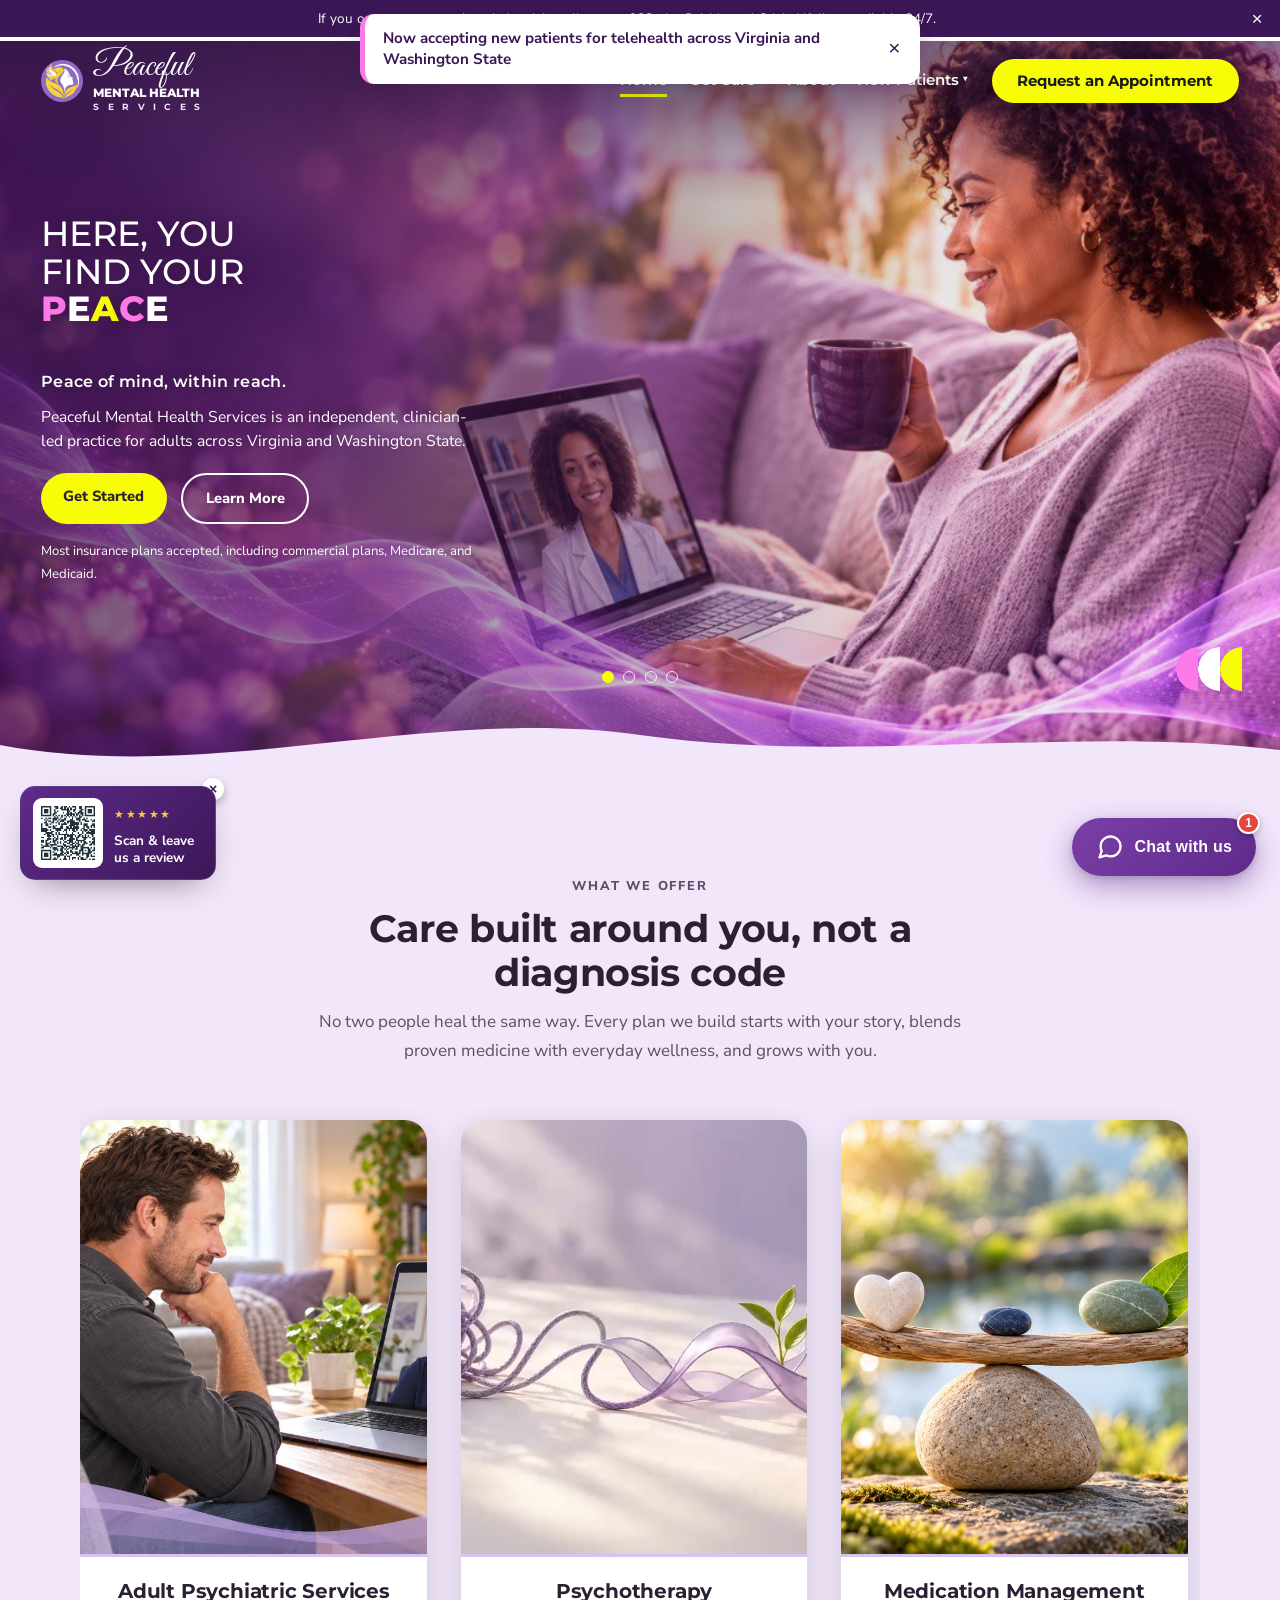
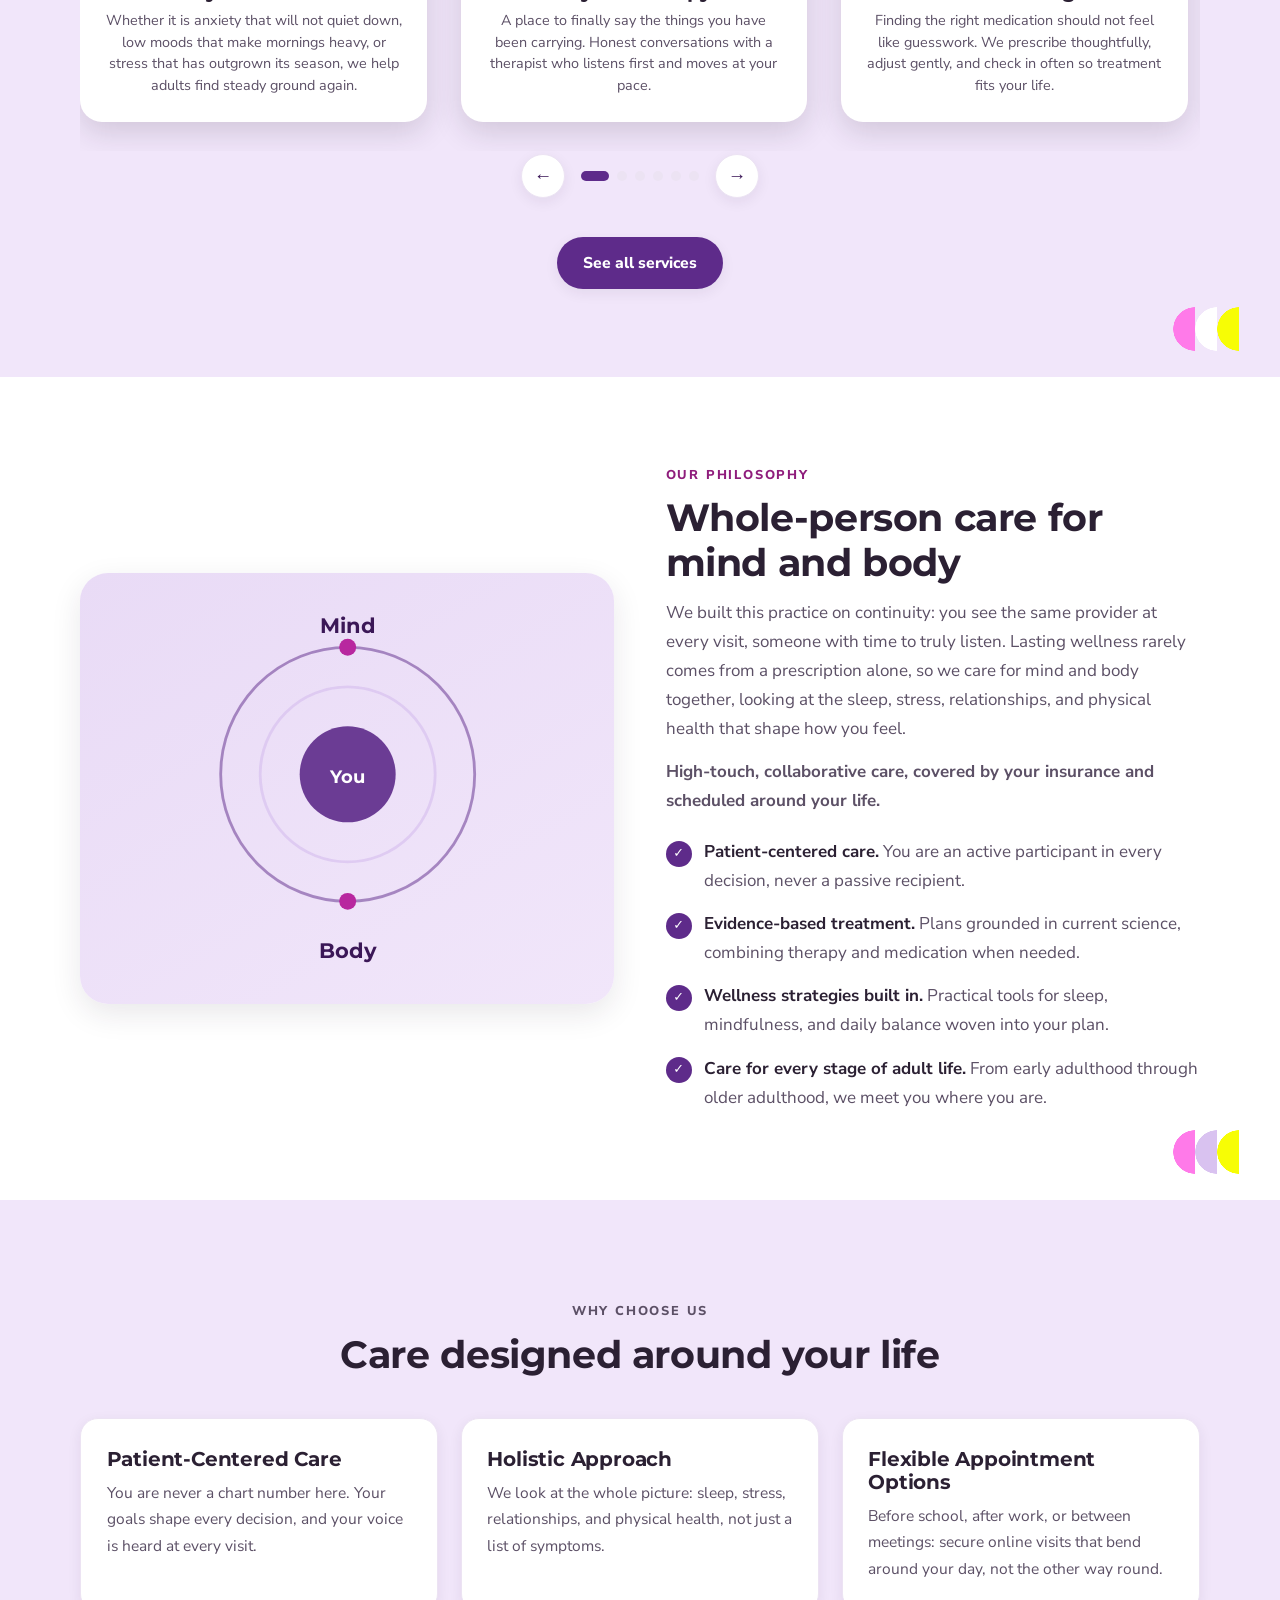
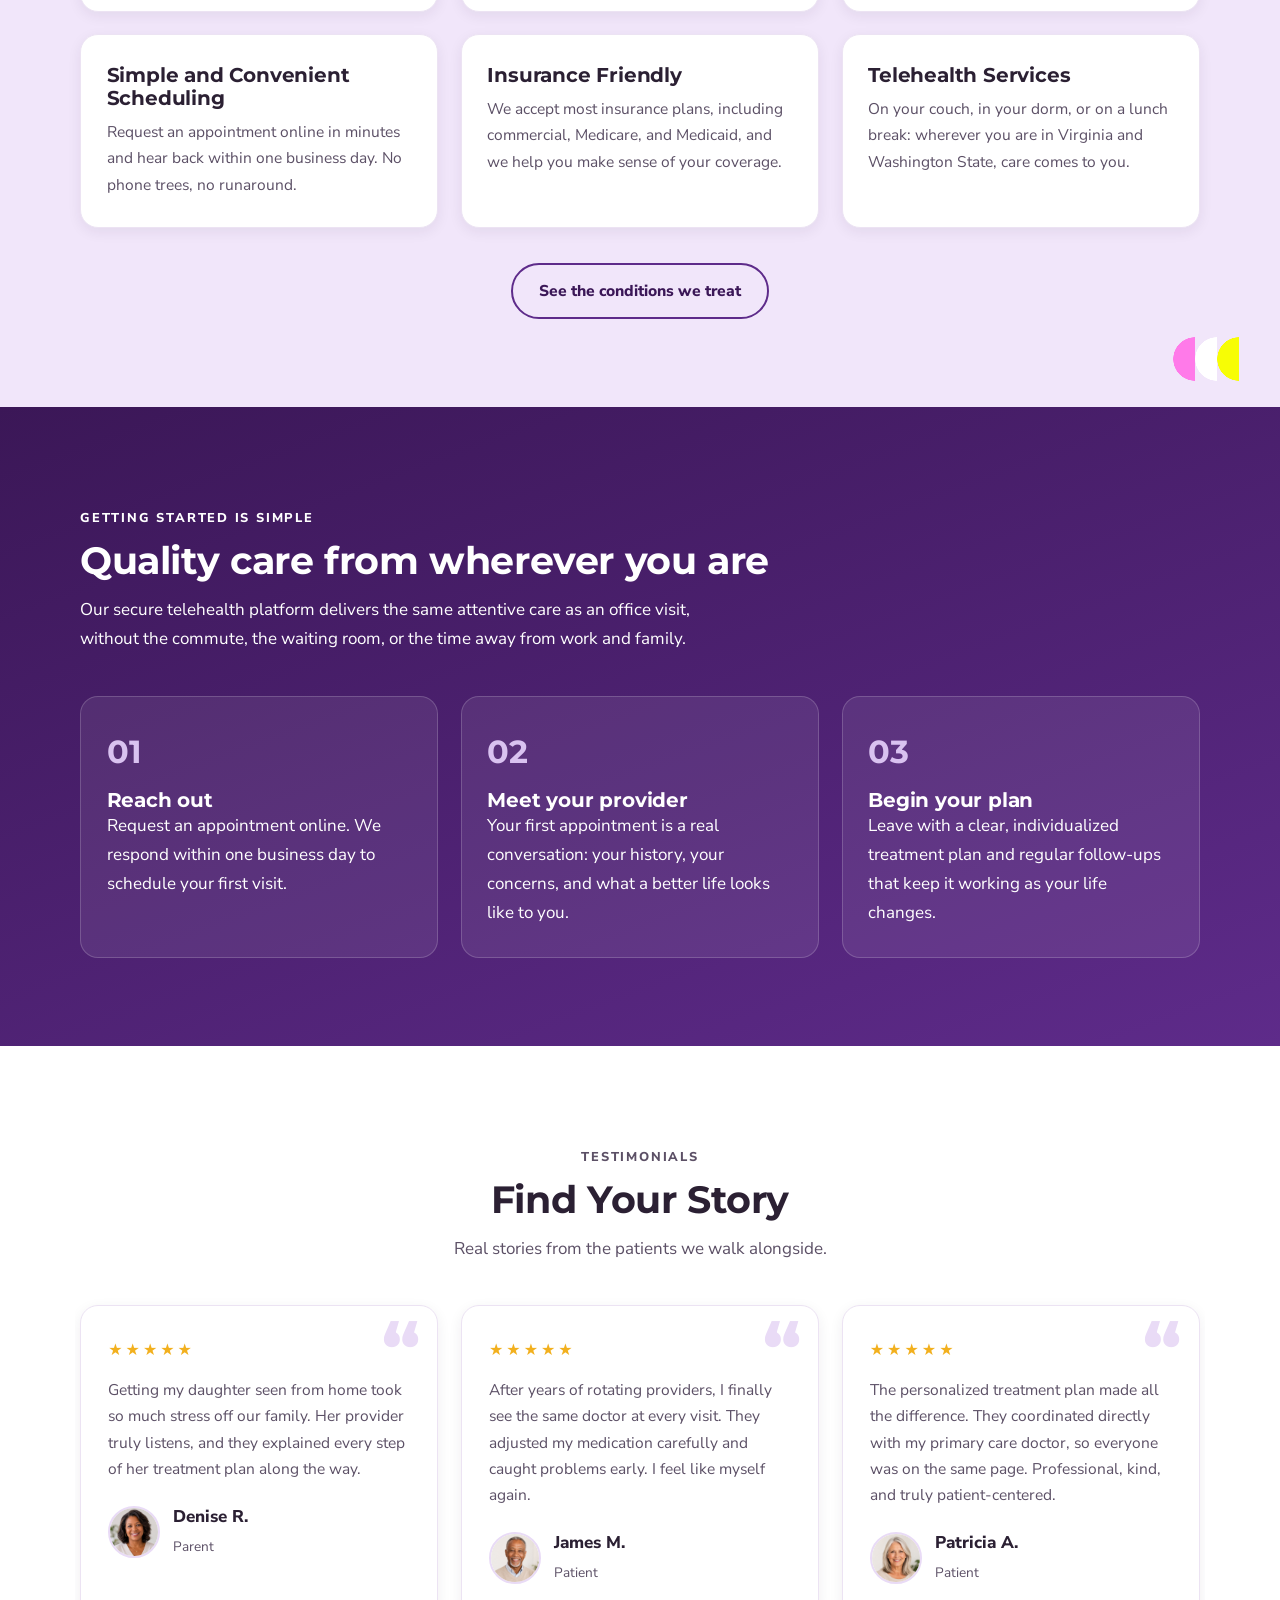
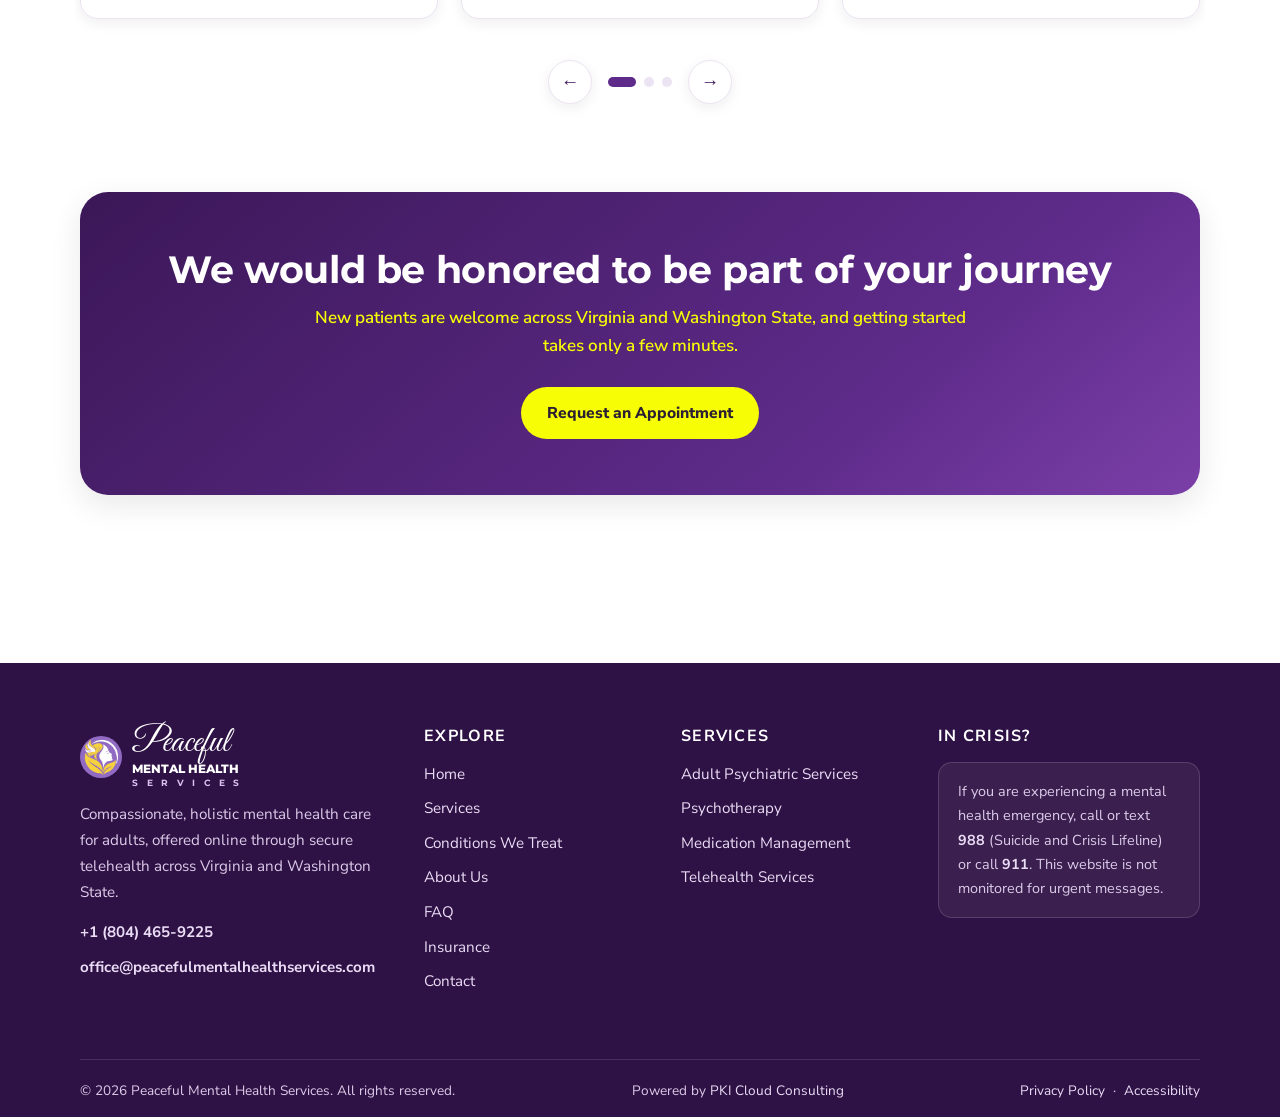
==== commit 838e1bdf: "Purple theme overhaul from the Listening Lounge reference - Sitewide palette moves from green to pur" ====
--- a/index.html
+++ b/index.html
@@ -12,18 +12,18 @@
 <meta property="og:url" content="https://pkicloudconsulting.github.io/peacefulmentalhealthservices/">
 <link rel="preconnect" href="https://fonts.googleapis.com">
 <link rel="preconnect" href="https://fonts.gstatic.com" crossorigin>
-<link href="https://fonts.googleapis.com/css2?family=Fraunces:ital,opsz,wght@0,9..144,500;0,9..144,600;0,9..144,700;1,9..144,500;1,9..144,600&family=Nunito+Sans:wght@400;700;800&display=swap" rel="stylesheet">
-<link rel="icon" href="assets/img/favicon-32.png" sizes="32x32">
-<link rel="icon" href="assets/img/favicon-192.png" sizes="192x192">
-<link rel="apple-touch-icon" href="assets/img/apple-touch-icon.png">
+<link href="https://fonts.googleapis.com/css2?family=Great+Vibes&family=Montserrat:wght@500;600;700;800&family=Nunito+Sans:wght@400;700;800&display=swap" rel="stylesheet">
+<link rel="icon" href="assets/img/favicon-32-v2.png" sizes="32x32">
+<link rel="icon" href="assets/img/favicon-192-v2.png" sizes="192x192">
+<link rel="apple-touch-icon" href="assets/img/apple-touch-icon-v2.png">
 <meta name="color-scheme" content="light">
-<link rel="stylesheet" href="assets/css/pmhs.css?ver=pmhs-32">
+<link rel="stylesheet" href="assets/css/pmhs.css?ver=pmhs-51">
 <script type="application/ld+json">{
  "@context": "https://schema.org",
  "@type": "MedicalBusiness",
  "name": "Peaceful Mental Health Services",
  "url": "https://pkicloudconsulting.github.io/peacefulmentalhealthservices/",
- "image": "https://pkicloudconsulting.github.io/peacefulmentalhealthservices/assets/img/logo-full.jpeg",
+ "image": "https://pkicloudconsulting.github.io/peacefulmentalhealthservices/assets/img/logo-full-v2.png",
  "telephone": "+1-804-465-9225",
  "email": "office@peacefulmentalhealthservices.com",
  "description": "Online psychiatric care for adults: evaluations, medication management, psychotherapy, and secure telehealth.",
@@ -82,22 +82,22 @@
  }
 }</script>
 </head>
-<body>
+<body class="home-overlay">
 <a class="skip-link" href="#main">Skip to main content</a>
 
 <div class="announce-bar" role="region" aria-label="Announcement">
   <p>Now accepting new patients for telehealth across Virginia and Washington State</p>
   <button type="button" class="announce-close" aria-label="Dismiss announcement">&times;</button>
 </div>
-<div class="crisis-bar">If you or someone you love is in crisis, call or text <a href="tel:988">988</a>, the Suicide and Crisis Lifeline, available 24/7.</div>
+<div class="crisis-bar">If you or someone you love is in crisis, call or text <a href="tel:988">988</a>, the Suicide and Crisis Lifeline, available 24/7.<button type="button" class="crisis-close" aria-label="Dismiss crisis line message">&times;</button></div>
 
 <header class="site-header">
   <div class="container">
     <a class="brand" href="./">
       <span class="brand-mark brand-mark--logo" aria-hidden="true">
-        <img src="assets/img/logo-mark.png" alt="" width="42" height="42">
+        <img src="assets/img/logo-mark-v2.png" alt="" width="42" height="42">
       </span>
-      <span class="brand-name">Peaceful<small>Mental Health Services</small></span>
+      <span class="brand-name"><span class="bn-1">Peaceful</span> <span class="bn-2">Mental Health</span><small class="brand-sub" aria-label="Services"><span>S</span><span>e</span><span>r</span><span>v</span><span>i</span><span>c</span><span>e</span><span>s</span></small></span>
     </a>
     <a class="btn btn-primary header-cta" href="contact/">Request Appointment</a>
     <button class="nav-toggle" type="button" aria-expanded="false" aria-controls="nav" aria-label="Open menu">
@@ -165,28 +165,24 @@
   <section class="hero hero-peace">
     <div class="container hero-peace-grid">
       <div class="hero-peace-top">
-        <h1 class="hero-peace-title rise" style="--d:.1s"><span class="hero-peace-lead">Here, you find your</span> <span class="hero-word" style="--wc:#6a4c9c;--wcl:#d6c6ff">Peace</span></h1>
+        <h1 class="hero-peace-title rise" style="--d:.1s"><span class="hero-peace-lead">Here, you find your</span> <span class="hero-word" style="--wc:#f419e6;--wcl:#f419e6">Peace</span></h1>
       </div>
       <div class="hero-carousel rise" style="--d:.2s" aria-roledescription="carousel" aria-label="Find your peace">
         <div class="hero-car-frame">
-          <figure class="hero-car-slide is-active" data-word="Peace" data-color="#e0704f" data-color-light="#ffb8a2">
-            <img src="assets/img/hero-telehealth-1.jpeg" alt="" style="object-position:74% center" decoding="async">
+          <figure class="hero-car-slide is-active" data-word="Peace" data-color="#f419e6" data-color-light="#f419e6">
+            <img src="assets/img/hero-purple-laptop-1.jpeg" alt="" style="object-position:70% center" decoding="async">
             <figcaption>Peaceful Mental Health Services is an independent, clinician-led practice for adults across Virginia and Washington State.</figcaption>
           </figure>
-          <figure class="hero-car-slide" data-word="Purpose" data-color="#e0704f" data-color-light="#ffb8a2">
-            <img src="assets/img/hero-laptop-1.jpeg" alt="" style="object-position:30% center" loading="lazy" decoding="async">
+          <figure class="hero-car-slide" data-word="Purpose" data-color="#f419e6" data-color-light="#f419e6">
+            <img src="assets/img/hero-man-grey-1.jpeg" alt="" style="object-position:60% center" loading="lazy" decoding="async">
             <figcaption>Care that fits around your workday, from wherever you are.</figcaption>
           </figure>
-          <figure class="hero-car-slide" data-word="Strength" data-color="#e0704f" data-color-light="#ffb8a2">
-            <img src="assets/img/service-telehealth-5.jpeg" alt="" style="object-position:60% center" loading="lazy" decoding="async">
+          <figure class="hero-car-slide" data-video="assets/video/hero-group-1.mp4" data-word="Strength" data-color="#f419e6" data-color-light="#f419e6">
+            <img src="assets/img/hero-group-1-poster.jpeg" alt="" style="object-position:center 30%" loading="lazy" decoding="async">
             <figcaption>Unhurried visits, with care built around your life.</figcaption>
           </figure>
-          <figure class="hero-car-slide" data-word="Balance" data-color="#e0704f" data-color-light="#ffb8a2">
-            <img src="assets/img/hero-family-1.jpeg" alt="" style="object-position:45% center" loading="lazy" decoding="async">
-            <figcaption>And the paperwork handled for you, so you can focus on feeling better.</figcaption>
-          </figure>
-          <figure class="hero-car-slide" data-word="Harmony" data-color="#e0704f" data-color-light="#ffb8a2">
-            <img src="assets/img/hero-garden-bird-1.jpeg" alt="" style="object-position:50% center" loading="lazy" decoding="async">
+          <figure class="hero-car-slide" data-word="Harmony" data-color="#f419e6" data-color-light="#f419e6">
+            <img src="assets/img/hero-purple-bird-1.jpeg" alt="" style="object-position:60% center" loading="lazy" decoding="async">
             <figcaption>Room to breathe again, at your own pace.</figcaption>
           </figure>
         </div>
@@ -203,7 +199,7 @@
       </div>
     </div>
     <svg class="hero-wave" viewBox="0 0 1440 70" preserveAspectRatio="none" width="100%" height="70" aria-hidden="true">
-      <path d="M0 40 C 240 80, 480 0, 720 30 C 960 60, 1200 20, 1440 45 L1440 70 L0 70 Z" fill="#f6f8f6"/>
+      <path d="M0 40 C 240 80, 480 0, 720 30 C 960 60, 1200 20, 1440 45 L1440 70 L0 70 Z" fill="#f1e6fa"/>
     </svg>
   </section>
   <script>
@@ -213,7 +209,8 @@
     var word = document.querySelector(".hero-word");
     var dotsWrap = root.querySelector(".hero-car-dots");
     var reduce = window.matchMedia && window.matchMedia("(prefers-reduced-motion: reduce)").matches;
-    var i = 0, n = slides.length, timer = null;
+    var i = 0, n = slides.length, timer = null, hovering = false;
+    var STEP = 5500, HOLD = 4000;
     var dots = slides.map(function (s, j) {
       var d = document.createElement("button");
       d.type = "button"; d.className = "hero-car-dot";
@@ -223,6 +220,15 @@
       return d;
     });
     if (n < 2) dotsWrap.hidden = true;
+    /* each letter takes the flyer colours in turn: pink, white, yellow */
+    function setWord(t) {
+      word.textContent = "";
+      t.split("").forEach(function (ch, k) {
+        var l = document.createElement("span");
+        l.className = "hw-l hw-l" + (k % 3); l.textContent = ch; l.style.animationDelay = (-2.5 * k) + "s";
+        word.appendChild(l);
+      });
+    }
     function paint(s) {
       word.style.setProperty("--wc", s.getAttribute("data-color"));
       word.style.setProperty("--wcl", s.getAttribute("data-color-light"));
@@ -232,21 +238,50 @@
       i = (j + n) % n;
       var s = slides[i];
       slides.forEach(function (x, k) { x.classList.toggle("is-active", k === i); x.setAttribute("aria-hidden", k !== i); });
+      slides.forEach(function (x, k) {
+        var src = x.getAttribute("data-video"); if (!src) return;
+        var v = x.querySelector("video");
+        if (k === i && !reduce && !(navigator.connection && navigator.connection.saveData)) {
+          if (!v) {
+            v = document.createElement("video");
+            v.muted = true; v.loop = false; v.playsInline = true; v.preload = "auto";
+            v.setAttribute("muted", ""); v.setAttribute("playsinline", ""); v.setAttribute("aria-hidden", "true");
+            var im = x.querySelector("img"); if (im) v.style.objectPosition = im.style.objectPosition;
+            v.addEventListener("canplay", function () { x.classList.add("has-video"); }, { once: true });
+            /* the clip plays once, then its last frame stays up like a photo for HOLD ms before the next slide */
+            v.addEventListener("ended", function () {
+              if (slides[i] !== x) return;
+              clearTimeout(timer);
+              if (!hovering) timer = setTimeout(advance, HOLD);
+            });
+            v.src = src; x.insertBefore(v, x.querySelector("figcaption"));
+          }
+          try { v.currentTime = 0; } catch (e) {}
+          var p = v.play(); if (p && p.catch) p.catch(function () {});
+        } else if (v) { v.pause(); }
+      });
       dots.forEach(function (d, k) { d.classList.toggle("is-active", k === i); d.setAttribute("aria-current", k === i); });
       if (!word) return;
       var next = s.getAttribute("data-word");
-      if (reduce || word.textContent === next) { word.textContent = next; paint(s); return; }
+      if (reduce || word.textContent === next) { setWord(next); paint(s); return; }
       word.classList.add("is-out");
       setTimeout(function () {
-        word.textContent = next; paint(s);
+        setWord(next); paint(s);
         word.classList.remove("is-out"); word.classList.add("is-enter");
         void word.offsetWidth;
         word.classList.remove("is-enter");
       }, 380);
     }
-    function restart() { if (reduce || n < 2) return; clearInterval(timer); timer = setInterval(function () { go(i + 1); }, 5500); }
-    root.addEventListener("mouseenter", function () { clearInterval(timer); });
-    root.addEventListener("mouseleave", restart);
+    function advance() { go(i + 1); restart(); }
+    function restart() {
+      if (reduce || n < 2) return;
+      clearTimeout(timer);
+      var v = slides[i].querySelector("video");
+      /* a clip slide waits for its clip to end (the ended handler adds the hold); 12s is a safety net if it stalls */
+      timer = setTimeout(advance, v && !v.ended ? 12000 : STEP);
+    }
+    root.addEventListener("mouseenter", function () { hovering = true; clearTimeout(timer); });
+    root.addEventListener("mouseleave", function () { hovering = false; restart(); });
     var x0 = null;
     root.addEventListener("touchstart", function (e) { x0 = e.touches[0].clientX; }, { passive: true });
     root.addEventListener("touchend", function (e) {
@@ -260,7 +295,7 @@
   </script>
 
   <!-- Services overview -->
-  <section class="section section-sand" id="services">
+  <section class="section section-sand has-halves" id="services">
     <div class="container">
       <div class="section-head center">
         <p class="eyebrow">What we offer</p>
@@ -270,14 +305,14 @@
       <div class="svc-carousel" aria-roledescription="carousel" aria-label="Our services">
         <div class="svc-track">
           <a class="svc-photo-card" href="services/#adult">
-            <span class="svc-photo"><img src="assets/img/service-therapy.jpeg" alt="" loading="lazy" decoding="async"></span>
+            <span class="svc-photo"><img src="assets/img/hero-man-grey-1.jpeg" style="object-position:30% center" alt="" loading="lazy" decoding="async"></span>
             <span class="svc-photo-body">
               <h3>Adult Psychiatric Services</h3>
               <p>Whether it is anxiety that will not quiet down, low moods that make mornings heavy, or stress that has outgrown its season, we help adults find steady ground again.</p>
             </span>
           </a>
           <a class="svc-photo-card" href="services/#psychotherapy">
-            <span class="svc-photo"><img src="assets/img/service-psychotherapy-3.jpeg" alt="" loading="lazy" decoding="async"></span>
+            <span class="svc-photo" data-video="assets/video/svc-psychotherapy-ribbon-1.mp4"><img src="assets/img/svc-psychotherapy-ribbon-1-poster.jpeg" style="object-position:75% center" alt="" loading="lazy" decoding="async"></span>
             <span class="svc-photo-body">
               <h3>Psychotherapy</h3>
               <p>A place to finally say the things you have been carrying. Honest conversations with a therapist who listens first and moves at your pace.</p>
@@ -304,6 +339,13 @@
               <p>Real care from your own couch. Secure, easy video visits bring your provider to you, anywhere in Virginia and Washington State.</p>
             </span>
           </a>
+          <a class="svc-photo-card" href="services/#oncology">
+            <span class="svc-photo"><img src="assets/img/service-oncology-ribbon-1.jpeg" style="object-position:85% center" alt="" loading="lazy" decoding="async"></span>
+            <span class="svc-photo-body">
+              <h3>Oncology Psychotherapy</h3>
+              <p>A cancer diagnosis affects far more than the body. We support patients and families through diagnosis, treatment, and survivorship.</p>
+            </span>
+          </a>
         </div>
         <div class="svc-car-controls">
           <button type="button" class="tst-btn svc-prev" aria-label="Previous service">&larr;</button>
@@ -319,33 +361,82 @@
         var dotsWrap = root.querySelector(".svc-dots");
         var reduce = window.matchMedia && window.matchMedia("(prefers-reduced-motion: reduce)").matches;
         var timer = null;
-        function step() { return cards.length > 1 ? cards[1].offsetLeft - cards[0].offsetLeft : track.clientWidth; }
-        function atEnd() { return track.scrollLeft + track.clientWidth >= track.scrollWidth - 4; }
+        /* Endless loop: a copy of every card follows the last one, so after the last service the first
+           slides in from the right instead of the row rewinding. When the copies are reached the row
+           jumps back by one full set, invisibly, because the copies look identical. */
+        var n = cards.length;
+        cards.forEach(function (c) {
+          var copy = c.cloneNode(true);
+          copy.setAttribute("aria-hidden", "true"); copy.setAttribute("tabindex", "-1");
+          copy.classList.add("is-clone");
+          track.appendChild(copy);
+        });
+        function step() { return n > 1 ? cards[1].offsetLeft - cards[0].offsetLeft : track.clientWidth; }
+        function jump(left) {
+          track.style.scrollSnapType = "none"; track.style.scrollBehavior = "auto";
+          track.scrollLeft = left;
+          void track.offsetWidth;
+          track.style.scrollSnapType = ""; track.style.scrollBehavior = "";
+        }
+        function wrap() {
+          var set = n * step();
+          if (track.scrollLeft >= set - 2) jump(track.scrollLeft - set);
+        }
         function goTo(j) { track.scrollTo({ left: Math.max(0, j) * step(), behavior: reduce ? "auto" : "smooth" }); }
-        function next() { if (atEnd()) goTo(0); else track.scrollBy({ left: step(), behavior: reduce ? "auto" : "smooth" }); }
-        function prev() { if (track.scrollLeft <= 4) goTo(cards.length - 1); else track.scrollBy({ left: -step(), behavior: reduce ? "auto" : "smooth" }); }
+        function settle() { setTimeout(function () { wrap(); mark(); }, 700); }
+        function next() { wrap(); track.scrollBy({ left: step(), behavior: reduce ? "auto" : "smooth" }); settle(); }
+        function prev() { if (track.scrollLeft <= 4) jump(n * step()); track.scrollBy({ left: -step(), behavior: reduce ? "auto" : "smooth" }); settle(); }
         var dots = cards.map(function (c, j) {
           var d = document.createElement("button");
           d.type = "button"; d.className = "tst-dot";
           d.setAttribute("aria-label", "Show " + c.querySelector("h3").textContent);
-          d.addEventListener("click", function () { goTo(j); restart(); });
+          d.addEventListener("click", function () { wrap(); goTo(j); restart(); });
           dotsWrap.appendChild(d);
           return d;
         });
         function mark() {
-          var k = atEnd() ? cards.length - 1 : Math.round(track.scrollLeft / step());
+          var k = Math.round(track.scrollLeft / step()) % n;
           dots.forEach(function (d, j) { d.classList.toggle("is-active", j === k); d.setAttribute("aria-current", j === k); });
         }
         var t = null;
-        track.addEventListener("scroll", function () { clearTimeout(t); t = setTimeout(mark, 60); }, { passive: true });
+        track.addEventListener("scroll", function () { clearTimeout(t); t = setTimeout(function () { wrap(); mark(); }, 120); }, { passive: true });
         root.querySelector(".svc-next").addEventListener("click", function () { next(); restart(); });
         root.querySelector(".svc-prev").addEventListener("click", function () { prev(); restart(); });
-        function restart() { if (reduce) return; clearInterval(timer); if (window.matchMedia && !window.matchMedia("(max-width: 640px)").matches) return; timer = setInterval(next, 6000); }
+        function restart() { if (reduce) return; clearInterval(timer); timer = setInterval(next, 3000); }
         root.addEventListener("mouseenter", function () { clearInterval(timer); });
         root.addEventListener("mouseleave", restart);
         root.addEventListener("focusin", function () { clearInterval(timer); });
         track.addEventListener("touchstart", function () { clearInterval(timer); }, { passive: true });
+        track.addEventListener("touchend", function () { setTimeout(restart, 3000); }, { passive: true });
+        root.addEventListener("focusout", restart);
         mark(); restart();
+
+        /* Short clips on service cards: the photo shows first; the clip downloads only when the card
+           is on screen, fades in once it can play, and pauses when the card leaves the screen.
+           Reduced-motion and data-saver visitors keep the photo. */
+        var saveData = navigator.connection && navigator.connection.saveData;
+        var holders = [].slice.call(track.querySelectorAll(".svc-photo[data-video]"));
+        if (!reduce && !saveData && holders.length && "IntersectionObserver" in window) {
+          var io = new IntersectionObserver(function (entries) {
+            entries.forEach(function (e) {
+              var h = e.target, v = h.querySelector("video");
+              if (e.isIntersecting) {
+                if (!v) {
+                  v = document.createElement("video");
+                  v.muted = true; v.loop = true; v.playsInline = true; v.autoplay = true;
+                  v.setAttribute("muted", ""); v.setAttribute("playsinline", ""); v.setAttribute("aria-hidden", "true");
+                  v.preload = "auto";
+                  v.addEventListener("canplay", function () { h.classList.add("has-video"); }, { once: true });
+                  var im = h.querySelector("img"); if (im) v.style.objectPosition = im.style.objectPosition;
+                  v.src = h.getAttribute("data-video");
+                  h.appendChild(v);
+                }
+                var p = v.play(); if (p && p.catch) p.catch(function () {});
+              } else if (v) { v.pause(); }
+            });
+          }, { threshold: 0.35 });
+          holders.forEach(function (h) { io.observe(h); });
+        }
       })();
       </script>
       <div style="text-align:center; margin-top: 2.4rem;">
@@ -355,18 +446,18 @@
   </section>
 
   <!-- Holistic approach -->
-  <section class="section">
+  <section class="section has-halves has-halves--on-white">
     <div class="container split">
       <div class="split-art" aria-hidden="true">
         <svg viewBox="0 0 300 260" width="90%" aria-hidden="true">
-          <circle cx="150" cy="120" r="90" fill="none" stroke="#0b4934" stroke-width="2" opacity="0.5"/>
-          <circle cx="150" cy="120" r="62" fill="none" stroke="#b9d3c4" stroke-width="2" opacity="0.7"/>
-          <circle cx="150" cy="120" r="34" fill="#0b4934" opacity="0.9"/>
-          <text x="150" y="126" text-anchor="middle" fill="#fff" font-family="Georgia" font-size="13">You</text>
-          <text x="150" y="20" text-anchor="middle" fill="#06301f" font-family="Georgia" font-size="15">Mind</text>
-          <text x="150" y="250" text-anchor="middle" fill="#06301f" font-family="Georgia" font-size="15">Body</text>
-          <circle cx="150" cy="30" r="6" fill="#e0805f"/>
-          <circle cx="150" cy="210" r="6" fill="#e0805f"/>
+          <circle cx="150" cy="120" r="90" fill="none" stroke="#5e2b8a" stroke-width="2" opacity="0.5"/>
+          <circle cx="150" cy="120" r="62" fill="none" stroke="#d9c2f0" stroke-width="2" opacity="0.7"/>
+          <circle cx="150" cy="120" r="34" fill="#5e2b8a" opacity="0.9"/>
+          <text x="150" y="126" text-anchor="middle" fill="#fff" font-family="Montserrat, sans-serif" font-weight="700" font-size="13">You</text>
+          <text x="150" y="20" text-anchor="middle" fill="#3b1757" font-family="Montserrat, sans-serif" font-weight="700" font-size="15">Mind</text>
+          <text x="150" y="250" text-anchor="middle" fill="#3b1757" font-family="Montserrat, sans-serif" font-weight="700" font-size="15">Body</text>
+          <circle cx="150" cy="30" r="6" fill="#b8279f"/>
+          <circle cx="150" cy="210" r="6" fill="#b8279f"/>
         </svg>
       </div>
       <div>
@@ -385,7 +476,7 @@
   </section>
 
   <!-- Why choose us -->
-  <section class="section section-sand">
+  <section class="section section-sand has-halves">
     <div class="container">
       <div class="section-head center">
         <p class="eyebrow">Why choose us</p>
@@ -565,9 +656,9 @@
     <div class="footer-brand">
       <a class="brand" href="./">
         <span class="brand-mark brand-mark--logo" aria-hidden="true">
-          <img src="assets/img/logo-mark.png" alt="" width="42" height="42">
+          <img src="assets/img/logo-mark-v2.png" alt="" width="42" height="42">
         </span>
-        <span class="brand-name" style="color:#fff;">Peaceful<small style="color:#b9d3c4;">Mental Health Services</small></span>
+        <span class="brand-name" style="color:#fff;"><span class="bn-1">Peaceful</span> <span class="bn-2">Mental Health</span><small class="brand-sub" style="color:#d9c2f0;" aria-label="Services"><span>S</span><span>e</span><span>r</span><span>v</span><span>i</span><span>c</span><span>e</span><span>s</span></small></span>
       </a>
       <p>Compassionate, holistic mental health care for adults, offered online through secure telehealth across Virginia and Washington State.</p>
       <ul class="footer-contact">
@@ -611,7 +702,7 @@
 </footer>
 
 <!-- ===== Peaceful assistant chatbot ===== -->
-<link rel="stylesheet" href="assets/chatbot/pmhs-chatbot.css?ver=pmhs-8">
+<link rel="stylesheet" href="assets/chatbot/pmhs-chatbot.css?ver=pmhs-11">
 <div id="pm-chat" data-base="" aria-live="polite">
   <button id="pm-chat-toggle" aria-label="Open help chat" aria-expanded="false">
     <span class="pm-chat-toggle__ring" aria-hidden="true"></span>
@@ -621,9 +712,7 @@
   </button>
   <section id="pm-chat-panel" role="dialog" aria-label="Peaceful Mental Health Services help chat" hidden>
     <header id="pm-chat-head">
-      <span class="pm-chat-avatar" aria-hidden="true">
-        <svg viewBox="0 0 24 24" width="22" height="22" fill="none" stroke="currentColor" stroke-width="1.8" stroke-linecap="round"><path d="M12 21c-5-3.5-8-6.8-8-10.5C4 7 6 5 8.5 5c1.4 0 2.7.7 3.5 1.8C12.8 5.7 14.1 5 15.5 5 18 5 20 7 20 10.5c0 3.7-3 7-8 10.5z"/></svg>
-      </span>
+      <span class="pm-chat-avatar" aria-hidden="true"><img src="assets/img/logo-mark-v2.png" alt=""></span>
       <div class="pm-chat-head__text">
         <strong>Peaceful Assistant</strong>
         <span><i class="pm-chat-dot"></i>Online, typically replies instantly</span>
@@ -640,22 +729,22 @@
     </form>
   </section>
 </div>
-<script src="assets/chatbot/pmhs-chatbot.js?ver=pmhs-3" defer></script>
+<script src="assets/chatbot/pmhs-chatbot.js?ver=pmhs-4" defer></script>
 
 <!-- ===== Leave-a-review QR widget ===== -->
 <style id="pm-gqr-style">
 .pm-gqr{position:fixed;left:20px;bottom:20px;z-index:9998;display:none;font-family:"Nunito Sans",sans-serif;}
 @media (min-width:767px){.pm-gqr{display:block;}}
-.pm-gqr__card{position:relative;display:flex;align-items:center;gap:11px;text-decoration:none;background:linear-gradient(135deg,#0b4934 0%,#06301f 100%);color:#fff;border-radius:15px;padding:11px 12px;max-width:196px;box-shadow:0 14px 34px -16px rgba(31,43,38,.6);border:1px solid rgba(255,255,255,.10);animation:pm-gqr-in .5s cubic-bezier(.2,.7,.2,1) both;}
-.pm-gqr__card:hover{transform:translateY(-2px);box-shadow:0 20px 42px -14px rgba(31,43,38,.65);}
+.pm-gqr__card{position:relative;display:flex;align-items:center;gap:11px;text-decoration:none;background:linear-gradient(135deg,#5e2b8a 0%,#3b1757 100%);color:#fff;border-radius:15px;padding:11px 12px;max-width:196px;box-shadow:0 14px 34px -16px rgba(43, 32, 51,.6);border:1px solid rgba(255,255,255,.10);animation:pm-gqr-in .5s cubic-bezier(.2,.7,.2,1) both;}
+.pm-gqr__card:hover{transform:translateY(-2px);box-shadow:0 20px 42px -14px rgba(43, 32, 51,.65);}
 .pm-gqr__card,.pm-gqr__card:hover{transition:transform .2s ease,box-shadow .2s ease;}
 @keyframes pm-gqr-in{from{opacity:0;transform:translateY(14px)}to{opacity:1;transform:translateY(0)}}
 .pm-gqr__qr{flex:none;background:#fff;border-radius:9px;padding:5px;line-height:0;}
 .pm-gqr__qr img{width:60px;height:60px;display:block;}
 .pm-gqr__stars{color:#ffc542;font-size:11px;letter-spacing:1.5px;line-height:1;}
 .pm-gqr__title{display:block;margin-top:4px;font-size:13.5px;font-weight:700;line-height:1.3;max-width:112px;}.pm-gqr__click{display:none;}@media (max-width:1023px){.pm-gqr__scan{display:none;}.pm-gqr__click{display:inline;}}
-.pm-gqr__close{position:absolute;top:-8px;right:-8px;width:22px;height:22px;border-radius:50%;border:none;background:#fff;color:#06301f;font-size:14px;line-height:20px;font-weight:700;cursor:pointer;box-shadow:0 4px 10px rgba(0,0,0,.28);padding:0;}
-.pm-gqr__close:hover{background:#e9f1ec;}
+.pm-gqr__close{position:absolute;top:-8px;right:-8px;width:22px;height:22px;border-radius:50%;border:none;background:#fff;color:#3b1757;font-size:14px;line-height:20px;font-weight:700;cursor:pointer;box-shadow:0 4px 10px rgba(0,0,0,.28);padding:0;}
+.pm-gqr__close:hover{background:#f3eafa;}
 @media (prefers-reduced-motion:reduce){.pm-gqr__card{animation:none;transition:none;}.pm-gqr__card:hover{transform:none;}}
 </style>
 <div class="pm-gqr" id="pmGqr">
@@ -671,6 +760,6 @@
 <script>try{if(sessionStorage.getItem('pmGqrHidden')){var w=document.getElementById('pmGqr');if(w)w.style.display='none';}}catch(e){}</script>
 <!-- /Leave-a-review QR widget -->
 
-<script src="assets/js/nav.js?ver=pmhs-1" defer></script>
+<script src="assets/js/nav.js?ver=pmhs-5" defer></script>
 </body>
 </html>
--- a/assets/css/pmhs.css
+++ b/assets/css/pmhs.css
@@ -1,21 +1,21 @@
 /* Peaceful Mental Health Services - design system
-   Palette: deep calm teal, warm sand, soft sage. Type: Fraunces display, Nunito Sans body. */
+   Palette: deep calm teal, warm sand, soft sage. Type: Montserrat display, Nunito Sans body. */
 
 :root {
-  --ink: #1f2b26;
-  --ink-soft: #4f5b55;
-  --teal: #0b4934;
-  --teal-dark: #06301f;
-  --teal-tint: #e9f1ec;
-  --sage: #b9d3c4;
-  --sand: #f6f8f6;
+  --ink: #2b2033;
+  --ink-soft: #5c5066;
+  --teal: #5e2b8a;
+  --teal-dark: #3b1757;
+  --teal-tint: #e9dbf6;
+  --sage: #d9c2f0;
+  --sand: #f1e6fa;
   --cream: #ffffff;
-  --apricot: #e0805f;
-  --apricot-dark: #c4653f;
+  --apricot: #b8279f;
+  --apricot-dark: #8f1d7c;
   --white: #ffffff;
-  --line: #e4e8e5;
-  --shadow: 0 10px 30px rgba(31, 43, 38, 0.10);
-  --shadow-soft: 0 4px 14px rgba(31, 43, 38, 0.07);
+  --line: #ece3f3;
+  --shadow: 0 10px 30px rgba(43, 32, 51, 0.10);
+  --shadow-soft: 0 4px 14px rgba(43, 32, 51, 0.07);
   --radius: 18px;
   --radius-lg: 28px;
   --measure: 66ch;
@@ -37,8 +37,8 @@
 }
 
 h1, h2, h3, .display {
-  font-family: "Fraunces", Georgia, serif;
-  font-weight: 600;
+  font-family: "Montserrat", "Segoe UI", system-ui, sans-serif;
+  font-weight: 700;
   line-height: 1.15;
   color: var(--ink);
   letter-spacing: -0.01em;
@@ -96,7 +96,7 @@
 .brand-mark--logo { background: #fff; border-radius: 50%; overflow: hidden; box-shadow: 0 0 0 1px var(--line); }
 .brand-mark--logo img { width: 100%; height: 100%; object-fit: cover; }
 .brand-name {
-  font-family: "Fraunces", Georgia, serif;
+  font-family: "Montserrat", "Segoe UI", system-ui, sans-serif;
   font-size: 1.12rem; font-weight: 700; color: var(--ink); line-height: 1.15;
 }
 .brand-name small { display: block; font-family: "Nunito Sans", sans-serif; font-size: 0.68rem; font-weight: 600; letter-spacing: 0.14em; text-transform: uppercase; color: var(--teal); }
@@ -153,9 +153,9 @@
 .hero {
   position: relative; overflow: hidden;
   background:
-    radial-gradient(60% 90% at 85% 10%, rgba(185, 211, 196, 0.35), transparent 65%),
-    radial-gradient(50% 80% at 10% 90%, rgba(224, 128, 95, 0.16), transparent 60%),
-    linear-gradient(170deg, #f6f8f6 0%, var(--cream) 60%);
+    radial-gradient(60% 90% at 85% 10%, rgba(217, 194, 240, 0.35), transparent 65%),
+    radial-gradient(50% 80% at 10% 90%, rgba(184, 39, 159, 0.16), transparent 60%),
+    linear-gradient(170deg, #faf6fd 0%, var(--cream) 60%);
   padding: clamp(3.5rem, 8vw, 6.5rem) 0 0;
 }
 .hero-grid { display: grid; grid-template-columns: 1.1fr 0.9fr; gap: 3rem; align-items: center; }
@@ -194,10 +194,10 @@
 .hero-slide--family { background-image: url("../img/hero-family-1.jpeg"); }
 .hero-photo::before {
   content: ""; position: absolute; inset: 0; z-index: 1;
-  background: linear-gradient(100deg, rgba(18, 38, 30, 0.68) 0%, rgba(18, 38, 30, 0.44) 45%, rgba(18, 38, 30, 0.16) 72%, rgba(18, 38, 30, 0.10) 100%);
+  background: linear-gradient(100deg, rgba(40, 16, 58, 0.68) 0%, rgba(40, 16, 58, 0.44) 45%, rgba(40, 16, 58, 0.16) 72%, rgba(40, 16, 58, 0.10) 100%);
 }
 .hero-photo .container, .hero-photo .hero-wave { position: relative; z-index: 2; }
-.hero-copy { max-width: 620px; text-shadow: 0 1px 14px rgba(18, 38, 30, 0.35); }
+.hero-copy { max-width: 620px; text-shadow: 0 1px 14px rgba(40, 16, 58, 0.35); }
 .hero-photo .hero-eyebrow { background: rgba(255, 255, 255, 0.16); color: #fff; backdrop-filter: blur(4px); }
 .hero-photo h1 { color: #fff; }
 .hero-copy .lede-strong { font-weight: 800; color: #fff; margin-bottom: 0.6rem; }
@@ -213,7 +213,7 @@
   .hero-photo { aspect-ratio: auto; min-height: 580px; padding-bottom: 0.5rem; }
   .hero-slide--telehealth { background-position: 55% center; }
   .hero-photo::before {
-    background: linear-gradient(180deg, rgba(18, 38, 30, 0.74) 0%, rgba(18, 38, 30, 0.5) 55%, rgba(18, 38, 30, 0.2) 100%);
+    background: linear-gradient(180deg, rgba(40, 16, 58, 0.74) 0%, rgba(40, 16, 58, 0.5) 55%, rgba(40, 16, 58, 0.2) 100%);
   }
 }
 
@@ -221,7 +221,7 @@
 
 .section { padding-block: clamp(3rem, 7vw, 5.5rem); }
 .section-sand { background: var(--sand); }
-.section-teal { background: linear-gradient(160deg, var(--teal-dark), var(--teal)); color: #eaf4f1; }
+.section-teal { background: linear-gradient(160deg, var(--teal-dark), var(--teal)); color: #f5effa; }
 .section-teal h2, .section-teal h3 { color: #fff; }
 .section-teal p { color: #ffffff; }
 
@@ -265,11 +265,11 @@
 .svc-photo-card {
   flex: 0 1 calc((100% - 2 * var(--svc-gap)) / 3);
   display: block; background: var(--white); border-radius: 22px; overflow: hidden;
-  box-shadow: 0 10px 30px rgba(31, 43, 38, 0.16);
+  box-shadow: 0 10px 30px rgba(43, 32, 51, 0.16);
   text-decoration: none; color: inherit;
   transition: transform 0.3s cubic-bezier(0.2, 0.7, 0.3, 1), box-shadow 0.3s ease;
 }
-.svc-photo-card:hover { transform: translateY(-8px) scale(1.015); box-shadow: 0 28px 52px rgba(31, 43, 38, 0.24); }
+.svc-photo-card:hover { transform: translateY(-8px) scale(1.015); box-shadow: 0 28px 52px rgba(43, 32, 51, 0.24); }
 .svc-photo { position: relative; display: block; aspect-ratio: 4 / 5; overflow: hidden; background: var(--teal-tint); }
 .svc-photo img { width: 100%; height: 100%; object-fit: cover; display: block; transition: transform 0.55s ease; }
 .svc-photo-card:hover .svc-photo img { transform: scale(1.07); }
@@ -295,8 +295,8 @@
   display: grid; place-items: center; margin-bottom: 1.1rem;
   background: var(--teal-tint); color: var(--teal-dark);
 }
-.card:nth-child(3n+2) .icon-chip { background: #f8e8dc; color: var(--apricot-dark); }
-.card:nth-child(3n) .icon-chip { background: #eef3e6; color: #5c7d4f; }
+.card:nth-child(3n+2) .icon-chip { background: #f7e1f2; color: var(--apricot-dark); }
+.card:nth-child(3n) .icon-chip { background: #f5effa; color: #7b3fa8; }
 
 /* condition pills grid */
 .pill-grid { display: grid; grid-template-columns: repeat(3, 1fr); gap: 1rem; }
@@ -341,7 +341,7 @@
 }
 .step::before {
   counter-increment: step; content: counter(step, decimal-leading-zero);
-  font-family: "Fraunces", Georgia, serif; font-size: 2rem; font-weight: 700;
+  font-family: "Montserrat", "Segoe UI", system-ui, sans-serif; font-size: 2rem; font-weight: 700;
   color: var(--sage); display: block; margin-bottom: 0.6rem;
 }
 
@@ -355,7 +355,7 @@
 }
 .tst-quote {
   position: absolute; top: 0.4rem; right: 1.1rem;
-  font-family: "Fraunces", Georgia, serif; font-size: 4.4rem; line-height: 1;
+  font-family: "Montserrat", "Segoe UI", system-ui, sans-serif; font-size: 4.4rem; line-height: 1; font-weight: 800;
   color: var(--teal-tint); pointer-events: none;
 }
 .tst-stars { color: #f2b01e; font-size: 1rem; letter-spacing: 3px; margin-bottom: 0.8rem; }
@@ -369,7 +369,7 @@
 /* ---------- CTA band ---------- */
 
 .cta-band {
-  background: linear-gradient(140deg, var(--teal-dark), var(--teal) 70%, #1d6448);
+  background: linear-gradient(140deg, var(--teal-dark), var(--teal) 70%, #7b3fa8);
   border-radius: var(--radius-lg); color: #fff;
   padding: clamp(2.2rem, 5vw, 3.5rem); text-align: center;
   box-shadow: var(--shadow);
@@ -381,8 +381,8 @@
 
 .page-hero {
   background:
-    radial-gradient(50% 90% at 90% 0%, rgba(185, 211, 196, 0.3), transparent 60%),
-    linear-gradient(170deg, #f6f8f6, var(--cream));
+    radial-gradient(50% 90% at 90% 0%, rgba(217, 194, 240, 0.3), transparent 60%),
+    linear-gradient(170deg, #faf6fd, var(--cream));
   padding: clamp(2.8rem, 6vw, 4.5rem) 0;
   border-bottom: 1px solid var(--line);
 }
@@ -418,7 +418,7 @@
   width: 100%; font: inherit; color: var(--ink);
   border: 1.5px solid var(--line); border-radius: 12px; padding: 0.7rem 0.9rem; background: var(--cream);
 }
-input:focus, select:focus, textarea:focus { outline: 3px solid rgba(11, 73, 52, 0.25); border-color: var(--teal); }
+input:focus, select:focus, textarea:focus { outline: 3px solid rgba(94, 43, 138, 0.25); border-color: var(--teal); }
 
 /* ---------- FAQ ---------- */
 
@@ -433,13 +433,13 @@
 
 /* ---------- Footer ---------- */
 
-.site-footer { background: #1b2b30; color: #b9cdc9; margin-top: clamp(3rem, 7vw, 5rem); }
+.site-footer { background: #2e1245; color: #dccbe9; margin-top: clamp(3rem, 7vw, 5rem); }
 .footer-grid {
   display: grid; grid-template-columns: 1.4fr 1fr 1fr 1.2fr; gap: 2.4rem;
   padding-block: clamp(2.5rem, 6vw, 4rem);
 }
 .site-footer h3 { color: #fff; font-size: 1rem; font-family: "Nunito Sans", sans-serif; letter-spacing: 0.08em; text-transform: uppercase; margin-bottom: 1rem; }
-.site-footer a { color: #cfe0dc; text-decoration: none; }
+.site-footer a { color: #eadcf5; text-decoration: none; }
 .site-footer a:hover { color: #fff; text-decoration: underline; }
 .site-footer ul { list-style: none; display: grid; gap: 0.55rem; font-size: 0.95rem; }
 .footer-brand p { font-size: 0.95rem; max-width: 34ch; margin-top: 0.9rem; }
@@ -483,7 +483,7 @@
   .hero-note { font-size: 0.74rem; }
   .hero-photo { min-height: 540px; }
   .hero-photo::before {
-    background: linear-gradient(180deg, rgba(18, 38, 30, 0.7) 0%, rgba(18, 38, 30, 0.42) 55%, rgba(18, 38, 30, 0.14) 100%);
+    background: linear-gradient(180deg, rgba(40, 16, 58, 0.7) 0%, rgba(40, 16, 58, 0.42) 55%, rgba(40, 16, 58, 0.14) 100%);
   }
   .site-nav {
     display: none; position: absolute; top: 100%; left: 0; right: 0;
@@ -516,7 +516,7 @@
 .svc-tab { display: flex; align-items: center; gap: 0.9rem; width: 100%; text-align: left; font: inherit; cursor: pointer; background: var(--white); border: 1px solid var(--line); border-radius: var(--radius); padding: 1rem 1.15rem; color: var(--ink); box-shadow: var(--shadow-soft); transition: background 0.25s, color 0.25s, transform 0.25s, box-shadow 0.25s; }
 .svc-tab:hover { transform: translateX(4px); }
 .svc-tab:focus-visible { outline: 3px solid var(--apricot); outline-offset: 2px; }
-.svc-tab-num { font-family: "Fraunces", Georgia, serif; font-weight: 700; font-size: 0.95rem; color: var(--sage); min-width: 1.8rem; }
+.svc-tab-num { font-family: "Montserrat", "Segoe UI", system-ui, sans-serif; font-weight: 700; font-size: 0.95rem; color: var(--sage); min-width: 1.8rem; }
 .svc-tab-name { flex: 1; font-weight: 800; line-height: 1.3; }
 .svc-tab-arrow { opacity: 0; transform: translateX(-6px); transition: opacity 0.25s, transform 0.25s; }
 .svc-tab.is-active { background: var(--teal); color: #fff; border-color: var(--teal); box-shadow: var(--shadow); transform: translateX(6px); }
@@ -525,7 +525,7 @@
 .svc-panel { position: relative; height: 100%; min-height: inherit; border-radius: var(--radius-lg); overflow: hidden; box-shadow: var(--shadow); background: var(--teal-dark); animation: svcFade 0.45s ease; }
 .svc-panel-img { position: absolute; inset: 0; }
 .svc-panel-img img { width: 100%; height: 100%; object-fit: cover; display: block; animation: svcZoom 6s ease-out forwards; }
-.svc-panel::after { content: ""; position: absolute; inset: 0; background: linear-gradient(180deg, rgba(6,48,31,0) 30%, rgba(23,52,49,0.88) 100%); }
+.svc-panel::after { content: ""; position: absolute; inset: 0; background: linear-gradient(180deg, rgba(59, 23, 87,0) 30%, rgba(40, 16, 58,0.88) 100%); }
 .svc-panel-body { position: absolute; left: 0; right: 0; bottom: 0; z-index: 1; padding: clamp(1.4rem, 3vw, 2.2rem); color: #fff; }
 .svc-panel-body h3 { color: #fff; font-size: clamp(1.4rem, 2.4vw, 1.85rem); margin-bottom: 0.5rem; }
 .svc-panel-body p { color: rgba(255,255,255,0.92); max-width: 38rem; margin: 0 0 1rem; }
@@ -548,7 +548,7 @@
 .tst-viewport { overflow: hidden; border-radius: var(--radius-lg); }
 .tst-track { display: flex; transition: transform 0.6s cubic-bezier(.22,.8,.3,1); }
 .tst-slide { flex: 0 0 100%; margin: 0; text-align: center; padding: clamp(1.8rem, 4vw, 3rem) clamp(1.4rem, 5vw, 3.4rem); }
-.tst-slide .tst-text { font-family: "Fraunces", Georgia, serif; font-size: clamp(1.1rem, 2vw, 1.35rem); line-height: 1.6; color: var(--ink); }
+.tst-slide .tst-text { font-family: "Montserrat", "Segoe UI", system-ui, sans-serif; font-size: clamp(1.1rem, 2vw, 1.35rem); line-height: 1.6; color: var(--ink); }
 .tst-slide .tst-person { justify-content: center; text-align: left; }
 .tst-controls { display: flex; align-items: center; justify-content: center; gap: 1rem; margin-top: 1.4rem; }
 .tst-btn { width: 44px; height: 44px; border-radius: 50%; border: 1px solid var(--line); background: var(--white); color: var(--teal-dark); font-size: 1.15rem; cursor: pointer; box-shadow: var(--shadow-soft); transition: background 0.2s, color 0.2s; }
@@ -566,7 +566,7 @@
 .announce-bar p { margin: 0 auto; max-width: none; }
 .announce-sep { color: var(--sage); margin-inline: 0.45rem; }
 .announce-close { position: absolute; right: 0.6rem; top: 50%; transform: translateY(-50%); width: 32px; height: 32px; border: none; background: none; color: var(--teal-dark); font-size: 1.3rem; line-height: 1; cursor: pointer; border-radius: 50%; }
-.announce-close:hover { background: rgba(11, 73, 52, 0.12); }
+.announce-close:hover { background: rgba(94, 43, 138, 0.12); }
 .announce-close:focus-visible { outline: 3px solid var(--apricot); outline-offset: 1px; }
 
 /* Get Care mega menu (desktop): full container width panel under the header */
@@ -576,7 +576,7 @@
 .nav-mega .nav-drop::before { top: -1.2rem; height: 1.2rem; }
 .nav-item.nav-mega:hover .nav-drop, .nav-item.nav-mega:focus-within .nav-drop { display: grid; grid-template-columns: 1fr 2fr 1fr; gap: 0 1.6rem; }
 .mega-col + .mega-col { border-left: 1px solid var(--line); padding-left: 1.6rem; }
-.site-nav .mega-title { display: block; font-family: "Fraunces", Georgia, serif; font-size: 1.05rem; font-weight: 700; color: var(--teal); padding: 0 0.95rem 0.5rem; border-bottom: none; }
+.site-nav .mega-title { display: block; font-family: "Montserrat", "Segoe UI", system-ui, sans-serif; font-size: 1.05rem; font-weight: 700; color: var(--teal); padding: 0 0.95rem 0.5rem; border-bottom: none; }
 .site-nav .mega-title:hover { color: var(--teal-dark); background: none; }
 .mega-links { display: grid; gap: 0.1rem; }
 .mega-links--two { grid-template-columns: 1fr 1fr; column-gap: 0.8rem; }
@@ -605,7 +605,7 @@
     opacity: 0; visibility: hidden; transition: opacity 0.3s ease, visibility 0.3s ease;
   }
   .site-nav.open { opacity: 1; visibility: visible; }
-  .site-nav > a, .site-nav .nav-item > a { font-family: "Fraunces", Georgia, serif; font-size: 1.85rem; font-weight: 500; color: var(--teal-dark); border-bottom: none; padding: 0; }
+  .site-nav > a, .site-nav .nav-item > a { font-family: "Montserrat", "Segoe UI", system-ui, sans-serif; font-size: 1.85rem; font-weight: 500; color: var(--teal-dark); border-bottom: none; padding: 0; }
   .site-nav > a[aria-current="page"], .site-nav .nav-item > a[aria-current="page"] { text-decoration: underline; text-decoration-thickness: 1.5px; text-underline-offset: 6px; }
   .site-nav a.btn { font-family: "Nunito Sans", sans-serif; font-size: 1rem; margin-top: 0.8rem; padding: 0.85rem 1.6rem; }
   .nav-item { display: flex; flex-direction: column; align-items: center; }
@@ -631,7 +631,7 @@
 .hero-peace-lead { display: block; white-space: nowrap; }
 .hero-word { display: inline-block; color: var(--teal); transition: opacity 0.32s ease, transform 0.32s ease; }
 .hero-word.is-out { opacity: 0; transform: translateY(0.25em); }
-.hero-slogan { font-family: "Fraunces", Georgia, serif; font-style: italic; font-size: clamp(1.1rem, 1.8vw, 1.35rem); color: var(--teal-dark); margin: 1rem 0 0; }
+.hero-slogan { font-family: "Montserrat", "Segoe UI", system-ui, sans-serif; font-style: italic; font-size: clamp(1.1rem, 1.8vw, 1.35rem); color: var(--teal-dark); margin: 1rem 0 0; }
 .hero-peace .hero-ctas { margin: 0 0 1rem; }
 .hero-peace .hero-note { margin: 0; }
 .hero-car-frame { position: relative; aspect-ratio: 5 / 4; border-radius: var(--radius-lg); overflow: hidden; box-shadow: var(--shadow); background: var(--teal-tint); }
@@ -642,7 +642,7 @@
   position: absolute; left: 0; right: 0; bottom: 0;
   padding: 3.4rem 1.5rem 1.3rem; text-align: center;
   color: #fff; font-weight: 800; font-size: clamp(0.98rem, 1.5vw, 1.12rem); line-height: 1.45;
-  background: linear-gradient(180deg, rgba(16, 40, 31, 0) 0%, rgba(16, 40, 31, 0.82) 100%);
+  background: linear-gradient(180deg, rgba(40, 16, 58, 0) 0%, rgba(40, 16, 58, 0.82) 100%);
   text-shadow: 0 1px 8px rgba(0, 0, 0, 0.3);
 }
 .hero-car-dots { display: flex; justify-content: center; gap: 0.6rem; margin-top: 1rem; }
@@ -690,13 +690,13 @@
   .hero-peace .hero-car-frame { position: absolute; inset: 0; aspect-ratio: auto; border-radius: 0; box-shadow: none; }
   .hero-peace .hero-car-frame::after {
     content: ""; position: absolute; inset: 0; z-index: 1;
-    background: linear-gradient(100deg, rgba(18, 38, 30, 0.74) 0%, rgba(18, 38, 30, 0.5) 42%, rgba(18, 38, 30, 0.16) 72%, rgba(18, 38, 30, 0.06) 100%);
+    background: linear-gradient(100deg, rgba(40, 16, 58, 0.74) 0%, rgba(40, 16, 58, 0.5) 42%, rgba(40, 16, 58, 0.16) 72%, rgba(40, 16, 58, 0.06) 100%);
   }
   .hero-peace .hero-car-slide figcaption { display: none; }
   .hero-peace .hero-car-dots { position: absolute; left: 0; right: 0; bottom: 92px; z-index: 3; margin: 0; }
   .hero-peace .hero-car-dot { border-color: rgba(255, 255, 255, 0.85); }
   .hero-peace-grid { display: flex; flex-direction: column; justify-content: center; flex: 1; padding-block: 3.5rem 5.5rem; text-align: left; }
-  .hero-peace-top, .hero-peace-bottom { position: relative; z-index: 2; max-width: 640px; align-self: flex-start; text-shadow: 0 1px 14px rgba(18, 38, 30, 0.35); }
+  .hero-peace-top, .hero-peace-bottom { position: relative; z-index: 2; max-width: 640px; align-self: flex-start; text-shadow: 0 1px 14px rgba(40, 16, 58, 0.35); }
   .hero-peace-bottom { margin-top: 1.1rem; }
   .hero-peace-title { color: #fff; }
   .hero-peace .hero-word { color: var(--wcl, #d6c6ff); }
@@ -754,7 +754,7 @@
 }
 
 /* Alma-style consultation box */
-.care-box { background: var(--white); border: 1px solid var(--line); border-radius: 18px; box-shadow: 0 10px 34px rgba(31, 43, 38, 0.09); padding: 1.6rem clamp(1.2rem, 3vw, 2.2rem) 2rem; }
+.care-box { background: var(--white); border: 1px solid var(--line); border-radius: 18px; box-shadow: 0 10px 34px rgba(43, 32, 51, 0.09); padding: 1.6rem clamp(1.2rem, 3vw, 2.2rem) 2rem; }
 .care-tabs { display: flex; justify-content: center; gap: 2rem; margin-bottom: 1.6rem; }
 .care-tab { padding: 0 0.4rem 0.55rem; color: var(--teal-dark); font-weight: 700; border-bottom: 3px solid var(--teal); }
 .care-q { text-align: center; font-size: 1.2rem; color: var(--ink); margin: 0 auto 1.2rem; max-width: none; }
@@ -762,20 +762,20 @@
 .care-option {
   display: flex; flex-direction: column; align-items: center; justify-content: center; gap: 0.6rem;
   min-height: 132px; padding: 1rem; font: inherit; font-size: 0.97rem; color: var(--ink); text-align: center;
-  background: var(--white); border: 1.5px solid #cfd6d1; border-radius: 6px; cursor: pointer;
+  background: var(--white); border: 1.5px solid #d8cde2; border-radius: 6px; cursor: pointer;
   transition: border-color 0.2s, background 0.2s, box-shadow 0.2s, transform 0.2s;
 }
 .care-option svg { color: var(--teal); }
 .care-option:hover { border-color: var(--teal); background: var(--teal-tint); transform: translateY(-2px); }
-.care-option:focus-visible { outline: 3px solid rgba(11, 73, 52, 0.35); outline-offset: 2px; }
+.care-option:focus-visible { outline: 3px solid rgba(94, 43, 138, 0.35); outline-offset: 2px; }
 .care-option.is-selected { border-color: var(--teal); background: var(--teal-tint); box-shadow: inset 0 0 0 1.5px var(--teal); }
 .care-chosen { display: flex; align-items: center; justify-content: space-between; gap: 1rem; background: var(--teal-tint); color: var(--teal-dark); border-radius: 10px; padding: 0.7rem 1rem; margin-bottom: 1.3rem; }
 .care-back { background: none; border: none; font: inherit; font-weight: 700; color: var(--teal); text-decoration: underline; cursor: pointer; }
 .care-submit { border: none; cursor: pointer; width: 100%; justify-content: center; }
-.care-box input, .care-box select, .care-box textarea { background: #ffffff; border-radius: 6px; border-color: #cfd6d1; }
+.care-box input, .care-box select, .care-box textarea { background: #ffffff; border-radius: 6px; border-color: #d8cde2; }
 @media (max-width: 420px) { .care-option { min-height: 112px; font-size: 0.9rem; } }
 
-/* ================= Round 6 (2026-10-02): Alma green #0b4934 on white, InnerClarity-style hero type, Alma care finder ================= */
+/* ================= Round 6 (2026-10-02): Alma green #5e2b8a on white, InnerClarity-style hero type, Alma care finder ================= */
 
 body { background: #fff; }
 
@@ -795,13 +795,13 @@
 }
 
 /* ---------- Alma-style care finder ---------- */
-.care-box { position: relative; padding: 0; overflow: hidden; border-radius: 14px; border: 1px solid var(--line); box-shadow: 0 10px 34px rgba(6, 48, 31, 0.08); background: #fff; }
+.care-box { position: relative; padding: 0; overflow: hidden; border-radius: 14px; border: 1px solid var(--line); box-shadow: 0 10px 34px rgba(59, 23, 87, 0.08); background: #fff; }
 .care-head { display: flex; align-items: center; justify-content: space-between; min-height: 56px; padding: 0.4rem 1rem 0.4rem 0.6rem; }
 .care-head .care-back { display: inline-flex; align-items: center; justify-content: center; width: 40px; height: 40px; border-radius: 50%; background: none; border: none; color: var(--ink); cursor: pointer; text-decoration: none; }
 .care-head .care-back:hover { background: var(--teal-tint); }
 .care-head .care-back[hidden] { display: none; }
 .care-count { margin-left: auto; font-size: 0.85rem; font-weight: 700; color: var(--ink-soft); letter-spacing: 0.02em; }
-.care-progress { height: 3px; background: #edf0ee; }
+.care-progress { height: 3px; background: #f1ecf5; }
 .care-progress span { display: block; height: 100%; width: 6%; background: var(--teal); transition: width 0.45s cubic-bezier(0.2, 0.7, 0.2, 1); }
 .care-form { padding: 1.8rem clamp(1.1rem, 3.4vw, 2.4rem) 1.6rem; }
 .care-step { animation: careIn 0.4s cubic-bezier(0.2, 0.7, 0.2, 1); }
@@ -817,12 +817,12 @@
 .care-option {
   position: relative; display: flex; flex-direction: column; align-items: center; justify-content: center; gap: 0.55rem;
   min-height: 98px; padding: 0.9rem 0.8rem; font: inherit; font-size: 0.95rem; line-height: 1.3; color: var(--ink); text-align: center;
-  background: #fff; border: 1px solid #cfd5d1; border-radius: 4px; cursor: pointer;
+  background: #fff; border: 1px solid #d8cde2; border-radius: 4px; cursor: pointer;
   transition: border-color 0.18s, background 0.18s, box-shadow 0.18s;
 }
 .care-option svg { color: var(--teal); }
 .care-option:hover { border-color: var(--teal); }
-.care-option:focus-visible { outline: 3px solid rgba(11, 73, 52, 0.3); outline-offset: 2px; }
+.care-option:focus-visible { outline: 3px solid rgba(94, 43, 138, 0.3); outline-offset: 2px; }
 .care-option.is-selected { border-color: var(--teal); background: var(--teal-tint); box-shadow: inset 0 0 0 1px var(--teal); }
 .care-option.is-selected::after {
   content: ""; position: absolute; top: 8px; right: 8px; width: 18px; height: 18px; border-radius: 50%;
@@ -839,12 +839,12 @@
 .care-loc-wrap svg { position: absolute; left: 14px; top: 50%; transform: translateY(-50%); color: var(--ink-soft); pointer-events: none; }
 .care-loc-wrap input { padding-left: 2.6rem; height: 52px; font-size: 1rem; }
 .care-quick { display: flex; flex-wrap: wrap; gap: 0.5rem; margin-top: 0.75rem; }
-.care-chip { font: inherit; font-size: 0.9rem; font-weight: 700; padding: 0.45rem 1rem; border-radius: 999px; border: 1px solid #cfd5d1; background: #fff; color: var(--ink); cursor: pointer; }
+.care-chip { font: inherit; font-size: 0.9rem; font-weight: 700; padding: 0.45rem 1rem; border-radius: 999px; border: 1px solid #d8cde2; background: #fff; color: var(--ink); cursor: pointer; }
 .care-chip:hover, .care-chip.is-selected { border-color: var(--teal); background: var(--teal-tint); color: var(--teal-dark); }
 .care-loc-msg { min-height: 1.4em; margin: 0.6rem 0 0; font-size: 0.92rem; color: var(--ink-soft); max-width: none; }
 .care-loc-msg.is-ok { color: var(--teal); font-weight: 700; }
 .care-loc-msg.is-warn { color: #9a4a22; }
-.care-radio { display: flex; gap: 0.75rem; align-items: flex-start; padding: 0.9rem 1rem; border: 1px solid #cfd5d1; border-radius: 4px; font-weight: 400; cursor: default; margin: 0; }
+.care-radio { display: flex; gap: 0.75rem; align-items: flex-start; padding: 0.9rem 1rem; border: 1px solid #d8cde2; border-radius: 4px; font-weight: 400; cursor: default; margin: 0; }
 .care-radio.is-selected { border-color: var(--teal); background: var(--teal-tint); box-shadow: inset 0 0 0 1px var(--teal); }
 .care-radio input { width: 18px; height: 18px; margin: 0.2rem 0 0; accent-color: var(--teal); flex: none; }
 .care-radio strong { display: block; color: var(--ink); }
@@ -852,8 +852,8 @@
 .care-visually-hidden { position: absolute; width: 1px; height: 1px; overflow: hidden; clip: rect(0 0 0 0); white-space: nowrap; }
 
 .care-list { display: grid; gap: 0.6rem; }
-.care-row { display: flex; align-items: center; gap: 0.75rem; width: 100%; padding: 0.95rem 1rem; font: inherit; font-size: 1rem; color: var(--ink); text-align: left; background: #fff; border: 1px solid #cfd5d1; border-radius: 4px; cursor: pointer; }
-.care-row::before { content: ""; width: 18px; height: 18px; border-radius: 50%; border: 1.5px solid #9aa59f; flex: none; box-sizing: border-box; }
+.care-row { display: flex; align-items: center; gap: 0.75rem; width: 100%; padding: 0.95rem 1rem; font: inherit; font-size: 1rem; color: var(--ink); text-align: left; background: #fff; border: 1px solid #d8cde2; border-radius: 4px; cursor: pointer; }
+.care-row::before { content: ""; width: 18px; height: 18px; border-radius: 50%; border: 1.5px solid #a996bb; flex: none; box-sizing: border-box; }
 .care-row:hover { border-color: var(--teal); }
 .care-row.is-selected { border-color: var(--teal); background: var(--teal-tint); box-shadow: inset 0 0 0 1px var(--teal); }
 .care-row.is-selected::before { border: 5px solid var(--teal); }
@@ -876,8 +876,8 @@
 .care-done svg { color: var(--teal); margin-bottom: 0.6rem; }
 .care-done .care-q { text-align: center; }
 .care-done-text { margin: 0.4rem auto 0; color: var(--ink-soft); }
-.care-box input, .care-box select, .care-box textarea { background: #fff; border-radius: 4px; border-color: #cfd5d1; }
-.care-box input:focus, .care-box select:focus, .care-box textarea:focus { border-color: var(--teal); outline: 2px solid rgba(11, 73, 52, 0.18); }
+.care-box input, .care-box select, .care-box textarea { background: #fff; border-radius: 4px; border-color: #d8cde2; }
+.care-box input:focus, .care-box select:focus, .care-box textarea:focus { border-color: var(--teal); outline: 2px solid rgba(94, 43, 138, 0.18); }
 
 @media (max-width: 420px) {
   .care-options { gap: 0.6rem; }
@@ -944,3 +944,431 @@
 .tst-initials { display: grid; place-items: center; width: 52px; height: 52px; border-radius: 50%; background: var(--teal-tint); color: var(--teal); font-weight: 800; font-size: 1rem; letter-spacing: 0.02em; border: 2px solid var(--sage); }
 .tst-dot[hidden] { display: none; }
 @media (prefers-reduced-motion: reduce) { .tst-carousel .tst-track { transition: none; } }
+
+/* ================= Round 16 (2026-10-05): Listening Lounge type + yellow nav ================= */
+:root { --pm-yellow: #f7fd05; --pm-yellow-dark: #e3e800; }
+
+/* Wordmark like "THE LISTENING LOUNGE / FOUNDATION": heavy stacked caps, then a small tracked line */
+.brand-name {
+  font-family: "Montserrat", "Segoe UI", system-ui, sans-serif;
+  font-size: 1.02rem; font-weight: 800; text-transform: uppercase;
+  letter-spacing: -0.01em; line-height: 1.02; max-width: 9.5em;
+}
+.brand-name small {
+  font-family: "Montserrat", "Segoe UI", system-ui, sans-serif;
+  font-size: 0.56rem; font-weight: 600; letter-spacing: 0.34em; margin-top: 0.28rem;
+}
+
+/* Hero headline like "A NEW VOICE IS ABOUT TO / BE HEARD...": medium caps, the changing word bold */
+.hero-peace-title {
+  font-family: "Montserrat", "Segoe UI", system-ui, sans-serif;
+  font-weight: 500; text-transform: uppercase; letter-spacing: 0; line-height: 1.12;
+}
+.hero-peace-title .hero-word { font-weight: 800; letter-spacing: 0; }
+@media (min-width: 901px) { .hero-peace-title { font-size: clamp(2.2rem, 3.6vw, 3.2rem); } }
+@media (max-width: 900px) { .hero-peace-title { font-size: clamp(1.6rem, 7vw, 2.1rem); } }
+
+/* White nav bar; links carry the yellow as an underline (yellow text on white is unreadable) */
+.site-header { background: #fff; }
+.site-nav > a, .site-nav .nav-item > a {
+  font-family: "Montserrat", "Segoe UI", system-ui, sans-serif; font-weight: 600; color: var(--ink);
+  border-bottom: 3px solid transparent;
+}
+.site-nav > a:hover, .site-nav .nav-item > a:hover,
+.site-nav > a[aria-current="page"], .site-nav .nav-item > a[aria-current="page"] {
+  color: var(--ink); border-bottom-color: var(--pm-yellow);
+}
+
+/* Request an Appointment buttons in the header: the yellow, dark text */
+.site-nav a.btn, .site-nav a.btn-primary, .header-cta.btn-primary {
+  background: var(--pm-yellow); color: #1a1a1a; border: none;
+  font-family: "Montserrat", "Segoe UI", system-ui, sans-serif; font-weight: 700;
+}
+.site-nav a.btn:hover, .header-cta.btn-primary:hover { background: var(--pm-yellow-dark); color: #1a1a1a; }
+
+@media (max-width: 640px) {
+  .brand-name { font-size: 0.82rem; max-width: 9em; }
+  .brand-name small { font-size: 0.46rem; letter-spacing: 0.28em; margin-top: 0.2rem; }
+  .site-nav > a, .site-nav .nav-item > a { font-family: "Montserrat", "Segoe UI", system-ui, sans-serif; font-size: 1.5rem; font-weight: 700; text-transform: uppercase; }
+  .site-nav > a[aria-current="page"], .site-nav .nav-item > a[aria-current="page"] {
+    text-decoration: underline; text-decoration-color: var(--pm-yellow); text-decoration-thickness: 4px;
+  }
+}
+@media (max-width: 370px) { .brand-name { font-size: 0.74rem; } }
+@media (min-width: 641px) {
+  .site-nav > a, .site-nav .nav-item > a { display: inline-flex; align-items: center; line-height: 1.2; padding-block: 0.3rem; }
+}
+
+/* ================= Round 17 (2026-10-05): Listening Lounge purple theme, new logo ================= */
+:root { --pm-magenta: #b8279f; }
+/* Get Started / accent CTAs share the nav yellow, dark text for contrast */
+.btn-accent, .hero-peace .btn-accent { background: var(--pm-yellow); color: #2b2033; }
+.btn-accent:hover, .hero-peace .btn-accent:hover { background: var(--pm-yellow-dark); color: #2b2033; }
+/* New logo is a full purple square: show it as a disc with no white ring */
+.brand-mark--logo { background: #926ac3; box-shadow: none; }
+/* Active carousel dot: magenta on white (phone), yellow on the desktop photo */
+.hero-peace .hero-car-dot.is-active { background: var(--pm-magenta); border-color: var(--pm-magenta); }
+@media (min-width: 901px) {
+  .hero-peace .hero-car-dot.is-active { background: var(--pm-yellow); border-color: var(--pm-yellow); }
+}
+/* Slogan in the same Montserrat family as the headline */
+.hero-slogan { font-family: "Montserrat", "Segoe UI", system-ui, sans-serif; font-style: normal; font-weight: 600; letter-spacing: 0.02em; }
+/* Magenta / white / yellow circle motif from the reference, on the hero */
+.hero-peace { position: relative; }
+.hero-peace::after {
+  content: ""; position: absolute; right: clamp(16px, 3vw, 48px); bottom: 84px; z-index: 3;
+  width: 120px; height: 44px; pointer-events: none;
+  background:
+    radial-gradient(circle at 22px 22px, var(--pm-magenta) 21px, transparent 22px),
+    radial-gradient(circle at 60px 22px, #fff 21px, transparent 22px),
+    radial-gradient(circle at 98px 22px, var(--pm-yellow) 21px, transparent 22px);
+}
+@media (max-width: 900px) { .hero-peace::after { display: none; } }
+
+/* ================= Round 18 (2026-10-05): header over the hero photo, flyer-style hero type, more lavender ================= */
+@media (min-width: 901px) {
+  /* Header sits on top of the photo (negative margin pulls the hero up under it) */
+  body.home-overlay .site-header {
+    background: transparent; border-bottom: 1px solid transparent; backdrop-filter: none;
+    margin-bottom: calc(-1 * var(--hdr-h, 78px)); transition: background 0.3s ease, box-shadow 0.3s ease, border-color 0.3s ease;
+  }
+  body.home-overlay .site-header .container { min-height: 78px; }
+  body.home-overlay .site-header:not(.is-solid) .brand-name { color: #fff; }
+  body.home-overlay .site-header:not(.is-solid) .brand-name small { color: #f1e6fa; }
+  body.home-overlay .site-header:not(.is-solid) .site-nav > a:not(.btn),
+  body.home-overlay .site-header:not(.is-solid) .site-nav .nav-item > a { color: #fff; text-shadow: 0 1px 10px rgba(40, 16, 58, 0.4); }
+  body.home-overlay .site-header:not(.is-solid) .nav-caret { color: #fff; }
+  body.home-overlay .site-header:not(.is-solid) .nav-drop a { color: var(--ink-soft); text-shadow: none; }
+  body.home-overlay .site-header.is-solid { background: rgba(255, 255, 255, 0.97); border-bottom-color: var(--line); box-shadow: 0 6px 24px rgba(40, 16, 58, 0.08); }
+  body.home-overlay .hero-peace .hero-car-frame::after {
+    background:
+      linear-gradient(180deg, rgba(40, 16, 58, 0.55) 0%, rgba(40, 16, 58, 0) 22%),
+      linear-gradient(100deg, rgba(40, 16, 58, 0.7) 0%, rgba(40, 16, 58, 0.42) 40%, rgba(40, 16, 58, 0.1) 70%, rgba(40, 16, 58, 0.04) 100%);
+  }
+
+  /* Flyer-style type: short stacked caps lines, bottom-left, smaller */
+  .hero-peace-grid { justify-content: flex-end; padding-block: 7rem 7.5rem; }
+  .hero-peace-top, .hero-peace-bottom { max-width: 460px; }
+  .hero-peace-title { font-size: clamp(1.9rem, 2.7vw, 2.55rem); line-height: 1.08; font-weight: 500; }
+  .hero-peace-title .hero-peace-lead { display: block; max-width: 6.4em; white-space: normal; }
+  .hero-peace-title .hero-word { display: inline-block; font-weight: 800; }
+  .hero-peace-bottom { margin-top: 0.9rem; }
+  .hero-peace .hero-slogan { font-size: 1rem; margin: 0 0 0.6rem; }
+  .hero-lede-desktop { font-size: 0.98rem; line-height: 1.55; margin: 0 0 1.2rem; max-width: 440px; }
+  .hero-peace .hero-ctas .btn { padding: 0.7rem 1.4rem; font-size: 0.92rem; }
+  .hero-peace .hero-note { font-size: 0.82rem; }
+}
+
+/* Lavender theme across the rest: lavender bands and page headers, white between */
+.page-hero {
+  background:
+    radial-gradient(55% 100% at 92% 0%, rgba(184, 39, 159, 0.10), transparent 62%),
+    linear-gradient(170deg, #ead9f7 0%, #f6effc 100%);
+  border-bottom: none;
+}
+.section-sand { background: var(--sand); }
+.site-footer { background: #2e1245; color: #dccbe9; }
+  /* buttons on the photo keep crisp dark text */
+@media (min-width: 901px) { .hero-peace .btn, body.home-overlay .site-nav a.btn { text-shadow: none; } }
+
+/* ================= Round 19 (2026-10-05): flyer-style edges, same wordmark size on phones ================= */
+/* Laptop and up: logo hugs the left, nav hugs the right, hero copy lines up under the logo */
+@media (min-width: 901px) {
+  .site-header .container { width: auto; max-width: none; margin-inline: clamp(20px, 3.2vw, 56px); }
+  .hero-peace .hero-peace-grid { width: auto; max-width: none; margin-inline: clamp(20px, 3.2vw, 56px); }
+}
+/* Phones: keep the wordmark the same size as desktop instead of shrinking it */
+@media (max-width: 640px) {
+  .site-header .container { width: auto; margin-inline: 14px; }
+  .brand { gap: 0.5rem; }
+  .brand-mark { width: 42px; height: 42px; }
+  .brand-name { font-size: 1.02rem; max-width: 9.5em; }
+  .brand-name small { font-size: 0.56rem; letter-spacing: 0.34em; margin-top: 0.28rem; white-space: nowrap; }
+  .header-cta { padding: 0.42rem 0.7rem; font-size: 0.72rem; }
+}
+@media (max-width: 370px) {
+  .brand-name { font-size: 0.94rem; }
+  .header-cta { padding: 0.38rem 0.55rem; font-size: 0.66rem; }
+}
+@media (max-width: 640px) {
+  .site-header .container { margin-inline: 10px; gap: 0.35rem; }
+  .brand { flex: none; }
+  .brand-name { white-space: nowrap; max-width: none; }
+  .header-cta { flex: 0 1 auto; padding: 0.4rem 0.6rem; font-size: 0.68rem; }
+  .nav-toggle { padding-inline: 0.15rem; }
+}
+@media (max-width: 370px) {
+  .brand-mark { width: 38px; height: 38px; }
+  .brand-name { font-size: 0.9rem; }
+  .brand-name small { font-size: 0.5rem; letter-spacing: 0.3em; }
+  .header-cta { padding: 0.36rem 0.5rem; font-size: 0.62rem; }
+}
+.brand-name, .pm-rev-brand { white-space: nowrap; }
+.brand-l2 { display: block; }
+@media (max-width: 640px) {
+  .header-cta { white-space: normal; text-align: center; line-height: 1.1; max-width: 7.6em; padding: 0.35rem 0.75rem; font-size: 0.7rem; border-radius: 14px; }
+  .nav-toggle { flex: none; }
+}
+@media (max-width: 370px) { .header-cta { font-size: 0.64rem; padding: 0.32rem 0.6rem; } }
+@media (max-width: 640px) { .header-cta { margin-right: 0.5rem; } }
+@media (max-width: 640px) { .header-cta { max-width: none; width: min-content; justify-content: center; } }
+
+/* ================= Round 20 (2026-10-05): phones get the laptop hero, scaled (photo full-bleed, stacked type over it) ================= */
+@media (max-width: 900px) {
+  .hero.hero-peace {
+    position: relative; display: flex; flex-direction: column;
+    min-height: clamp(540px, 128vw, 760px); padding: 0; background: var(--teal-dark);
+  }
+  .hero-peace .hero-carousel { position: absolute; inset: 0; z-index: 0; margin: 0; }
+  .hero-peace .hero-car-frame { position: absolute; inset: 0; aspect-ratio: auto; border-radius: 0; box-shadow: none; }
+  .hero-peace .hero-car-frame::after {
+    content: ""; position: absolute; inset: 0; z-index: 1;
+    background: linear-gradient(0deg, rgba(40, 16, 58, 0.82) 0%, rgba(40, 16, 58, 0.55) 42%, rgba(40, 16, 58, 0.14) 72%, rgba(40, 16, 58, 0.05) 100%);
+  }
+  .hero-peace .hero-car-slide figcaption { display: none; }
+  .hero-peace .hero-car-dots { position: absolute; left: 0; right: 0; bottom: 58px; z-index: 3; margin: 0; }
+  .hero-peace .hero-car-dot { border-color: rgba(255, 255, 255, 0.85); }
+  .hero-peace .hero-car-dot.is-active { background: var(--pm-yellow); border-color: var(--pm-yellow); }
+
+  .hero-peace .hero-peace-grid {
+    display: flex; flex-direction: column; justify-content: flex-end; flex: 1;
+    width: auto; max-width: none; margin-inline: 16px; padding-block: 5rem 6.2rem; text-align: left;
+  }
+  .hero-peace-top, .hero-peace-bottom { position: relative; z-index: 2; max-width: 100%; align-self: flex-start; text-shadow: 0 1px 12px rgba(40, 16, 58, 0.4); }
+  .hero-peace-bottom { margin-top: 0.8rem; }
+  .hero-peace-title { color: #fff; font-size: clamp(1.7rem, 8.4vw, 2.3rem); line-height: 1.08; font-weight: 500; }
+  .hero-peace-title .hero-peace-lead { display: block; max-width: 6.4em; white-space: normal; }
+  .hero-peace-title .hero-word { display: inline-block; font-weight: 800; color: var(--wcl, var(--pm-yellow)); }
+  .hero-peace .hero-slogan { color: #fff; font-size: 0.95rem; margin: 0 0 0.5rem; }
+  .hero-lede-desktop { display: block; color: #fff; font-size: 0.92rem; line-height: 1.55; margin: 0 0 1rem; max-width: 30em; }
+  .hero-peace .hero-ctas { justify-content: flex-start; gap: 0.6rem; margin: 0 0 0.8rem; }
+  .hero-peace .hero-ctas .btn { padding: 0.62rem 1.15rem; font-size: 0.86rem; text-shadow: none; }
+  .hero-peace .btn-ghost { border-color: #fff; color: #fff; }
+  .hero-peace .hero-note { color: #fff; font-size: 0.74rem; }
+  .hero-peace .hero-wave { position: relative; z-index: 2; margin-top: auto; height: 40px; }
+
+  /* the flyer's three circles, scaled down */
+  .hero-peace::after {
+    display: block; right: 16px; bottom: 50px; width: 66px; height: 24px;
+    background:
+      radial-gradient(circle at 12px 12px, var(--pm-magenta) 11px, transparent 12px),
+      radial-gradient(circle at 33px 12px, #fff 11px, transparent 12px),
+      radial-gradient(circle at 54px 12px, var(--pm-yellow) 11px, transparent 12px);
+  }
+}
+
+/* ================= Round 21 (2026-10-05): phone header over the photo, popup announcement, half circles, pink word ================= */
+:root { --pm-pink: #f419e6; }
+
+/* Flyer circles are half circles lined up (flat side right), not full discs */
+.hero-peace::after {
+  width: 66px; height: 44px;
+  background:
+    radial-gradient(circle at 100% 50%, var(--pm-magenta) 21.5px, transparent 22px) 0 0 / 22px 44px no-repeat,
+    radial-gradient(circle at 100% 50%, #fff 21.5px, transparent 22px) 22px 0 / 22px 44px no-repeat,
+    radial-gradient(circle at 100% 50%, var(--pm-yellow) 21.5px, transparent 22px) 44px 0 / 22px 44px no-repeat;
+}
+@media (max-width: 900px) {
+  .hero-peace::after {
+    width: 39px; height: 26px;
+    background:
+      radial-gradient(circle at 100% 50%, var(--pm-magenta) 12.5px, transparent 13px) 0 0 / 13px 26px no-repeat,
+      radial-gradient(circle at 100% 50%, #fff 12.5px, transparent 13px) 13px 0 / 13px 26px no-repeat,
+      radial-gradient(circle at 100% 50%, var(--pm-yellow) 12.5px, transparent 13px) 26px 0 / 13px 26px no-repeat;
+  }
+}
+
+/* Rotating word in pink at every width */
+.hero-peace .hero-peace-title .hero-word { color: var(--pm-pink); }
+
+.crisis-close { display: none; }
+@media (max-width: 640px) {
+  /* Crisis line: dismissible on phones */
+  .crisis-bar { position: relative; padding-right: 2.4rem; padding-left: 0.8rem; }
+  .crisis-close {
+    display: grid; place-items: center; position: absolute; right: 0.35rem; top: 50%; transform: translateY(-50%);
+    width: 30px; height: 30px; border: none; background: none; color: #fff; font-size: 1.2rem; line-height: 1; cursor: pointer; border-radius: 50%;
+  }
+  .crisis-bar.is-dismissed { display: none; }
+
+  /* Announcement: a popup card that slides in and out (driven by nav.js) */
+  .announce-bar {
+    position: fixed; z-index: 300; left: 10px; right: 10px; top: calc(env(safe-area-inset-top, 0px) + 10px);
+    padding: 0.75rem 2.6rem 0.75rem 1rem; border-radius: 14px; text-align: left;
+    background: #fff; color: var(--teal-dark); font-size: 0.86rem;
+    box-shadow: 0 12px 34px rgba(40, 16, 58, 0.28); border-left: 5px solid var(--pm-pink);
+    opacity: 0; visibility: hidden; transform: translateY(-140%);
+    transition: transform 0.45s ease, opacity 0.45s ease, visibility 0.45s ease;
+  }
+  .announce-bar.is-shown { opacity: 1; visibility: visible; transform: translateY(0); }
+
+  /* Homepage: header floats over the hero photo like the laptop, solid once scrolled or menu open */
+  body.home-overlay .site-header {
+    background: transparent; border-bottom: 1px solid transparent;
+    margin-bottom: calc(-1 * var(--hdr-h, 72px)); transition: background 0.3s ease, border-color 0.3s ease;
+  }
+  body.home-overlay:not(.nav-open) .site-header:not(.is-solid) .brand-name { color: #fff; text-shadow: 0 1px 10px rgba(40, 16, 58, 0.45); }
+  body.home-overlay:not(.nav-open) .site-header:not(.is-solid) .brand-name small { color: #f1e6fa; }
+  body.home-overlay:not(.nav-open) .site-header:not(.is-solid) .nav-toggle { color: #fff; }
+  body.home-overlay .site-header.is-solid { background: rgba(255, 255, 255, 0.98); border-bottom-color: var(--line); }
+  body.home-overlay .hero-peace .hero-car-frame::after {
+    background:
+      linear-gradient(180deg, rgba(40, 16, 58, 0.6) 0%, rgba(40, 16, 58, 0) 24%),
+      linear-gradient(0deg, rgba(40, 16, 58, 0.82) 0%, rgba(40, 16, 58, 0.55) 42%, rgba(40, 16, 58, 0.14) 72%, rgba(40, 16, 58, 0.05) 100%);
+  }
+  body.home-overlay .hero-peace .hero-peace-grid { padding-top: calc(var(--hdr-h, 72px) + 2rem); }
+
+  /* Hero copy lines up with the logo, closer to the left edge */
+  .hero-peace .hero-peace-grid { margin-inline: 12px; }
+  .hero-peace .hero-peace-grid, .hero-peace-top, .hero-peace-bottom { text-align: left; }
+}
+
+/* ================= Round 22 (2026-10-05): rotating word letters cycle pink / white / yellow; lighter pink ================= */
+:root { --pm-pink: #ff7ae9; --pm-magenta: #ff7ae9; }
+.hero-peace .hero-peace-title .hero-word .hw-l0 { color: var(--pm-pink); }
+.hero-peace .hero-peace-title .hero-word .hw-l1 { color: #fff; }
+.hero-peace .hero-peace-title .hero-word .hw-l2 { color: var(--pm-yellow); }
+
+/* Round 23: the three colours flow slowly through the letters (each letter is one step behind the last) */
+@keyframes pmLetterFlow {
+  0%, 100% { color: var(--pm-pink); }
+  33.333% { color: #fff; }
+  66.666% { color: var(--pm-yellow); }
+}
+.hero-peace .hero-peace-title .hero-word .hw-l { animation: pmLetterFlow 7.5s ease-in-out infinite; }
+@media (prefers-reduced-motion: reduce) { .hero-peace .hero-peace-title .hero-word .hw-l { animation: none; } }
+
+/* ================= Round 24 (2026-10-05): service card clips fade in over the photo once they can play ================= */
+.svc-photo video {
+  position: absolute; inset: 0; width: 100%; height: 100%; object-fit: cover; display: block;
+  opacity: 0; transition: opacity 0.6s ease, transform 0.55s ease; pointer-events: none;
+}
+.svc-photo.has-video video { opacity: 1; }
+.svc-photo-card:hover .svc-photo video { transform: scale(1.07); }
+/* Hero slide clip (Strength slide): fades in over its poster once it can play */
+.hero-car-slide video { position: absolute; inset: 0; width: 100%; height: 100%; object-fit: cover; display: block; opacity: 0; transition: opacity 0.6s ease; }
+.hero-car-slide.has-video video { opacity: 1; }
+
+/* ================= Round 26 (2026-10-05): tighter SERVICES line like FOUNDATION; phone hero copy sits lower ================= */
+.brand-name small { letter-spacing: 0.14em; margin-top: 0.2rem; }
+@media (max-width: 640px) {
+  .brand-name small { letter-spacing: 0.14em; }
+}
+@media (max-width: 370px) { .brand-name small { letter-spacing: 0.12em; } }
+@media (max-width: 900px) {
+  .hero-peace .hero-peace-grid { padding-bottom: 3.8rem; }
+}
+@media (max-width: 640px) {
+  body.home-overlay .hero-peace .hero-peace-grid { padding-top: calc(var(--hdr-h, 72px) + 4.75rem); padding-bottom: 4.8rem; }
+}
+
+/* ================= Round 28 (2026-10-05): one-line PEACEFUL MENTAL HEALTH, SERVICES spread to its full width ================= */
+.brand-name { display: inline-block; font-size: 0.98rem; line-height: 1.05; max-width: none; white-space: nowrap; }
+.brand-name .brand-sub {
+  display: flex; justify-content: space-between; width: 100%;
+  font-size: 0.6rem; letter-spacing: 0; margin-top: 0.28rem; line-height: 1;
+}
+@media (max-width: 640px) {
+  .brand-name { font-size: 0.74rem; max-width: none; }
+  .brand-name .brand-sub { font-size: 0.5rem; letter-spacing: 0; margin-top: 0.22rem; }
+}
+@media (max-width: 370px) {
+  .brand-name { font-size: 0.66rem; }
+  .brand-name .brand-sub { font-size: 0.46rem; letter-spacing: 0; }
+}
+@media (max-width: 640px) {
+  .brand-name { font-size: 0.7rem; }
+  .brand-name .brand-sub { font-size: 0.5rem; font-weight: 700; }
+  .brand { margin-right: 0.4rem; }
+}
+@media (max-width: 370px) { .brand-name { font-size: 0.64rem; } }
+
+/* ================= Round 29 (2026-10-05): three-line lockup, all lines the width of PEACEFUL ================= */
+.brand-name {
+  display: inline-flex; flex-direction: column; align-items: flex-start;
+  white-space: nowrap; line-height: 1; font-size: 1.3rem; max-width: none;
+}
+.brand-name .bn-1 { display: block; font-size: 1em; font-weight: 800; letter-spacing: 0.01em; }
+/* nav.js fits this to the exact width of PEACEFUL; 0.6em is the no-script fallback */
+.brand-name .bn-2 { display: block; font-size: 0.6em; font-weight: 800; letter-spacing: 0; margin-top: 0.22em; }
+.brand-name .brand-sub { align-self: stretch; font-size: 0.42em; font-weight: 700; margin-top: 0.42em; letter-spacing: 0; }
+@media (max-width: 640px) {
+  .brand-name { font-size: 1.08rem; }
+  .brand-name .brand-sub { font-size: 0.42em; }
+}
+@media (max-width: 370px) { .brand-name { font-size: 0.98rem; } }
+
+/* ================= Round 30 (2026-10-05): script "Peaceful", yellow CTA line ================= */
+.brand-name .bn-1 {
+  font-family: "Great Vibes", "Brush Script MT", cursive;
+  font-weight: 400; text-transform: none; letter-spacing: 0;
+  font-size: 1.75em; line-height: 0.9; padding-right: 0.06em;
+}
+.brand-name .bn-2 { margin-top: 0.1em; }
+/* "New patients are welcome..." line on the purple CTA bands: in the yellow so it reads clearly */
+body .cta-band p { color: var(--pm-yellow); font-weight: 600; }
+.brand-name .bn-2 { margin-top: 0.32em; }
+
+/* ================= Round 31 (2026-10-05): popup announcement + dismissible crisis line at every width; half circles on every page ================= */
+.crisis-bar { position: relative; padding-right: 2.6rem; }
+.crisis-close {
+  display: grid; place-items: center; position: absolute; right: 0.5rem; top: 50%; transform: translateY(-50%);
+  width: 30px; height: 30px; border: none; background: none; color: #fff; font-size: 1.2rem; line-height: 1; cursor: pointer; border-radius: 50%;
+}
+.crisis-close:hover { background: rgba(255, 255, 255, 0.14); }
+.crisis-bar.is-dismissed { display: none; }
+
+.announce-bar {
+  position: fixed; z-index: 300; left: 50%; right: auto; top: calc(env(safe-area-inset-top, 0px) + 14px);
+  width: min(560px, calc(100% - 20px)); margin: 0;
+  padding: 0.85rem 2.8rem 0.85rem 1.1rem; border-radius: 14px; text-align: left;
+  background: #fff; color: var(--teal-dark); font-size: 0.95rem; font-weight: 700; line-height: 1.4;
+  box-shadow: 0 14px 38px rgba(40, 16, 58, 0.28); border-left: 5px solid var(--pm-pink);
+  opacity: 0; visibility: hidden; transform: translate(-50%, -140%);
+  transition: transform 0.45s ease, opacity 0.45s ease, visibility 0.45s ease;
+}
+.announce-bar.is-shown { opacity: 1; visibility: visible; transform: translate(-50%, 0); }
+.announce-bar p { margin: 0; }
+@media (max-width: 640px) { .announce-bar { font-size: 0.86rem; } }
+
+/* The flyer's three half circles at the bottom-right of every inner page header */
+.page-hero { position: relative; }
+.page-hero::after {
+  content: ""; position: absolute; right: clamp(16px, 3.2vw, 56px); bottom: 22px; pointer-events: none;
+  width: 66px; height: 44px;
+  background:
+    radial-gradient(circle at 100% 50%, var(--pm-magenta) 21.5px, transparent 22px) 0 0 / 22px 44px no-repeat,
+    radial-gradient(circle at 100% 50%, #fff 21.5px, transparent 22px) 22px 0 / 22px 44px no-repeat,
+    radial-gradient(circle at 100% 50%, var(--pm-yellow) 21.5px, transparent 22px) 44px 0 / 22px 44px no-repeat;
+}
+@media (max-width: 640px) {
+  .page-hero::after {
+    bottom: 14px; width: 39px; height: 26px;
+    background:
+      radial-gradient(circle at 100% 50%, var(--pm-magenta) 12.5px, transparent 13px) 0 0 / 13px 26px no-repeat,
+      radial-gradient(circle at 100% 50%, #fff 12.5px, transparent 13px) 13px 0 / 13px 26px no-repeat,
+      radial-gradient(circle at 100% 50%, var(--pm-yellow) 12.5px, transparent 13px) 26px 0 / 13px 26px no-repeat;
+  }
+}
+
+/* ================= Round 32 (2026-10-05): half circles on What we offer, Our philosophy, Why choose us ================= */
+.has-halves { position: relative; }
+.has-halves::after {
+  content: ""; position: absolute; right: clamp(16px, 3.2vw, 56px); bottom: 26px; pointer-events: none;
+  width: 66px; height: 44px; --pm-half-mid: #fff;
+  background:
+    radial-gradient(circle at 100% 50%, var(--pm-magenta) 21.5px, transparent 22px) 0 0 / 22px 44px no-repeat,
+    radial-gradient(circle at 100% 50%, var(--pm-half-mid) 21.5px, transparent 22px) 22px 0 / 22px 44px no-repeat,
+    radial-gradient(circle at 100% 50%, var(--pm-yellow) 21.5px, transparent 22px) 44px 0 / 22px 44px no-repeat;
+}
+/* on a white section the middle half is lavender so it stays visible */
+.has-halves--on-white::after { --pm-half-mid: #d9c2f0; }
+@media (max-width: 640px) {
+  .has-halves::after {
+    bottom: 16px; width: 39px; height: 26px;
+    background:
+      radial-gradient(circle at 100% 50%, var(--pm-magenta) 12.5px, transparent 13px) 0 0 / 13px 26px no-repeat,
+      radial-gradient(circle at 100% 50%, var(--pm-half-mid) 12.5px, transparent 13px) 13px 0 / 13px 26px no-repeat,
+      radial-gradient(circle at 100% 50%, var(--pm-yellow) 12.5px, transparent 13px) 26px 0 / 13px 26px no-repeat;
+  }
+}
--- a/assets/chatbot/pmhs-chatbot.css
+++ b/assets/chatbot/pmhs-chatbot.css
@@ -5,18 +5,18 @@
 
 /* ---------- Launcher ---------- */
 #pm-chat-toggle{position:relative;display:flex;align-items:center;gap:10px;border:0;cursor:pointer;
-  background:linear-gradient(135deg,#1d6448 0%,#0b4934 100%);color:#ffffff;font-weight:800;font-size:16px;
+  background:linear-gradient(135deg,#7b3fa8 0%,#5e2b8a 100%);color:#ffffff;font-weight:800;font-size:16px;
   padding:15px 24px;border-radius:999px;
-  box-shadow:0 10px 28px rgba(11,73,52,.45),0 2px 6px rgba(0,0,0,.15);
+  box-shadow:0 10px 28px rgba(94, 43, 138,.45),0 2px 6px rgba(0,0,0,.15);
   transition:transform .18s ease,box-shadow .18s ease}
 #pm-chat-toggle:hover{transform:translateY(-2px) scale(1.03);
-  box-shadow:0 14px 34px rgba(11,73,52,.55),0 3px 8px rgba(0,0,0,.2)}
+  box-shadow:0 14px 34px rgba(94, 43, 138,.55),0 3px 8px rgba(0,0,0,.2)}
 #pm-chat-toggle:active{transform:translateY(0) scale(.99)}
 .pm-chat-toggle__icon{flex:0 0 auto}
 .pm-chat-toggle__label{white-space:nowrap;letter-spacing:.2px}
 
 /* pulsing attention ring behind the launcher */
-.pm-chat-toggle__ring{position:absolute;inset:0;border-radius:999px;background:#b9d3c4;
+.pm-chat-toggle__ring{position:absolute;inset:0;border-radius:999px;background:#d9c2f0;
   z-index:-1;opacity:.55;animation:pm-pulse 2.2s ease-out infinite}
 @keyframes pm-pulse{0%{transform:scale(1);opacity:.55}70%{transform:scale(1.35);opacity:0}100%{opacity:0}}
 
@@ -38,15 +38,15 @@
 #pm-chat-panel{position:absolute;right:0;bottom:78px;width:380px;max-width:calc(100vw - 32px);
   height:560px;max-height:calc(100vh - 130px);display:flex;flex-direction:column;
   background:#fff;border-radius:20px;overflow:hidden;
-  box-shadow:0 18px 50px rgba(0,0,0,.28);border:1px solid #e9f1ec;
+  box-shadow:0 18px 50px rgba(0,0,0,.28);border:1px solid #f3eafa;
   transform-origin:bottom right;animation:pm-in .26s cubic-bezier(.18,.89,.32,1.28)}
 #pm-chat-panel[hidden]{display:none}
 @keyframes pm-in{from{opacity:0;transform:translateY(14px) scale(.94)}to{opacity:1;transform:none}}
 
 #pm-chat-head{display:flex;align-items:center;gap:12px;
-  background:linear-gradient(135deg,#1d6448 0%,#0b4934 100%);color:#ffffff;padding:16px 18px}
+  background:linear-gradient(135deg,#7b3fa8 0%,#5e2b8a 100%);color:#ffffff;padding:16px 18px}
 .pm-chat-avatar{flex:0 0 auto;width:42px;height:42px;border-radius:50%;
-  background:rgba(255,255,255,.9);color:#06301f;display:flex;align-items:center;justify-content:center;
+  background:rgba(255,255,255,.9);color:#3b1757;display:flex;align-items:center;justify-content:center;
   box-shadow:0 2px 6px rgba(0,0,0,.12)}
 .pm-chat-head__text{flex:1;min-width:0}
 #pm-chat-head strong{display:block;font-size:17px;line-height:1.2}
@@ -59,41 +59,41 @@
 #pm-chat-close:hover{opacity:1}
 
 /* ---------- Log ---------- */
-#pm-chat-log{flex:1;overflow-y:auto;padding:18px;display:flex;flex-direction:column;gap:12px;background:#f6f8f6}
+#pm-chat-log{flex:1;overflow-y:auto;padding:18px;display:flex;flex-direction:column;gap:12px;background:#f1e6fa}
 .pm-msg{max-width:86%;padding:11px 14px;border-radius:16px;font-size:14.5px;line-height:1.5;
   white-space:pre-wrap;animation:pm-msg-in .22s ease both}
 @keyframes pm-msg-in{from{opacity:0;transform:translateY(6px)}to{opacity:1;transform:none}}
-.pm-msg.bot{align-self:flex-start;background:#fff;border:1px solid #e9f1ec;color:#2a2a2a;
+.pm-msg.bot{align-self:flex-start;background:#fff;border:1px solid #f3eafa;color:#2a2a2a;
   border-bottom-left-radius:5px;box-shadow:0 1px 3px rgba(0,0,0,.04)}
-.pm-msg.user{align-self:flex-end;background:linear-gradient(135deg,#1d6448,#0b4934);color:#ffffff;
+.pm-msg.user{align-self:flex-end;background:linear-gradient(135deg,#7b3fa8,#5e2b8a);color:#ffffff;
   border-bottom-right-radius:5px}
-.pm-msg a{color:#06301f;font-weight:700;text-decoration:underline}
+.pm-msg a{color:#3b1757;font-weight:700;text-decoration:underline}
 
 /* typing indicator */
-.pm-typing{align-self:flex-start;background:#fff;border:1px solid #e9f1ec;border-radius:16px;
+.pm-typing{align-self:flex-start;background:#fff;border:1px solid #f3eafa;border-radius:16px;
   border-bottom-left-radius:5px;padding:13px 16px;display:flex;gap:5px}
-.pm-typing i{width:7px;height:7px;border-radius:50%;background:#b9c08a;animation:pm-bounce 1.2s infinite}
+.pm-typing i{width:7px;height:7px;border-radius:50%;background:#c9a8e6;animation:pm-bounce 1.2s infinite}
 .pm-typing i:nth-child(2){animation-delay:.18s}.pm-typing i:nth-child(3){animation-delay:.36s}
 @keyframes pm-bounce{0%,60%,100%{transform:translateY(0);opacity:.5}30%{transform:translateY(-5px);opacity:1}}
 
 /* ---------- Suggestion chips ---------- */
 #pm-chat-suggestions{display:flex;flex-wrap:wrap;gap:7px;padding:12px;border-top:1px solid #eee;
   background:#fff;max-height:148px;overflow-y:auto}
-.pm-chip{border:1.5px solid #b9d3c4;background:#ffffff;color:#06301f;font-size:13px;font-weight:700;
+.pm-chip{border:1.5px solid #d9c2f0;background:#ffffff;color:#3b1757;font-size:13px;font-weight:700;
   padding:7px 13px;border-radius:999px;cursor:pointer;transition:background .14s,color .14s,transform .1s}
-.pm-chip:hover{background:linear-gradient(135deg,#1d6448,#0b4934);color:#ffffff;border-color:transparent}
+.pm-chip:hover{background:linear-gradient(135deg,#7b3fa8,#5e2b8a);color:#ffffff;border-color:transparent}
 .pm-chip:active{transform:scale(.96)}
-.pm-chip--topic{background:linear-gradient(135deg,#f4f8dc,#eef4c8);border-color:#0b4934;font-size:13.5px;padding:9px 15px}
-.pm-chip--back{border-color:#e4e8e5;background:#fff;color:#7a7a6a;font-weight:600}
-.pm-chip--back:hover{background:#f0f2e4;color:#06301f;border-color:#b9d3c4}
+.pm-chip--topic{background:linear-gradient(135deg,#f3eafa,#e9dbf6);border-color:#5e2b8a;font-size:13.5px;padding:9px 15px}
+.pm-chip--back{border-color:#ece3f3;background:#fff;color:#6e6378;font-weight:600}
+.pm-chip--back:hover{background:#f3eafa;color:#3b1757;border-color:#d9c2f0}
 
 /* ---------- Input ---------- */
 #pm-chat-form{display:flex;gap:8px;padding:12px;border-top:1px solid #eee;background:#fff}
-#pm-chat-input{flex:1;border:1.5px solid #e4e8e5;border-radius:999px;padding:11px 16px;font-size:14px;outline:none;
+#pm-chat-input{flex:1;border:1.5px solid #ece3f3;border-radius:999px;padding:11px 16px;font-size:14px;outline:none;
   transition:border-color .14s,box-shadow .14s}
-#pm-chat-input:focus{border-color:#b9d3c4;box-shadow:0 0 0 3px rgba(176,201,17,.18)}
+#pm-chat-input:focus{border-color:#d9c2f0;box-shadow:0 0 0 3px rgba(176,201,17,.18)}
 #pm-chat-form button{flex:0 0 auto;border:0;cursor:pointer;
-  background:linear-gradient(135deg,#1d6448,#0b4934);color:#ffffff;
+  background:linear-gradient(135deg,#7b3fa8,#5e2b8a);color:#ffffff;
   width:44px;height:44px;border-radius:50%;display:flex;align-items:center;justify-content:center;
   transition:transform .12s}
 #pm-chat-form button:hover{transform:scale(1.06)}
@@ -102,3 +102,6 @@
 @media (prefers-reduced-motion:reduce){
   .pm-chat-toggle__ring,.pm-chat-dot,.pm-msg,#pm-chat-panel,.pm-typing i{animation:none}
 }
+/* Bot profile picture is the practice logo */
+.pm-chat-avatar{background:#926ac3;overflow:hidden;padding:0}
+.pm-chat-avatar img{width:100%;height:100%;object-fit:cover;display:block}
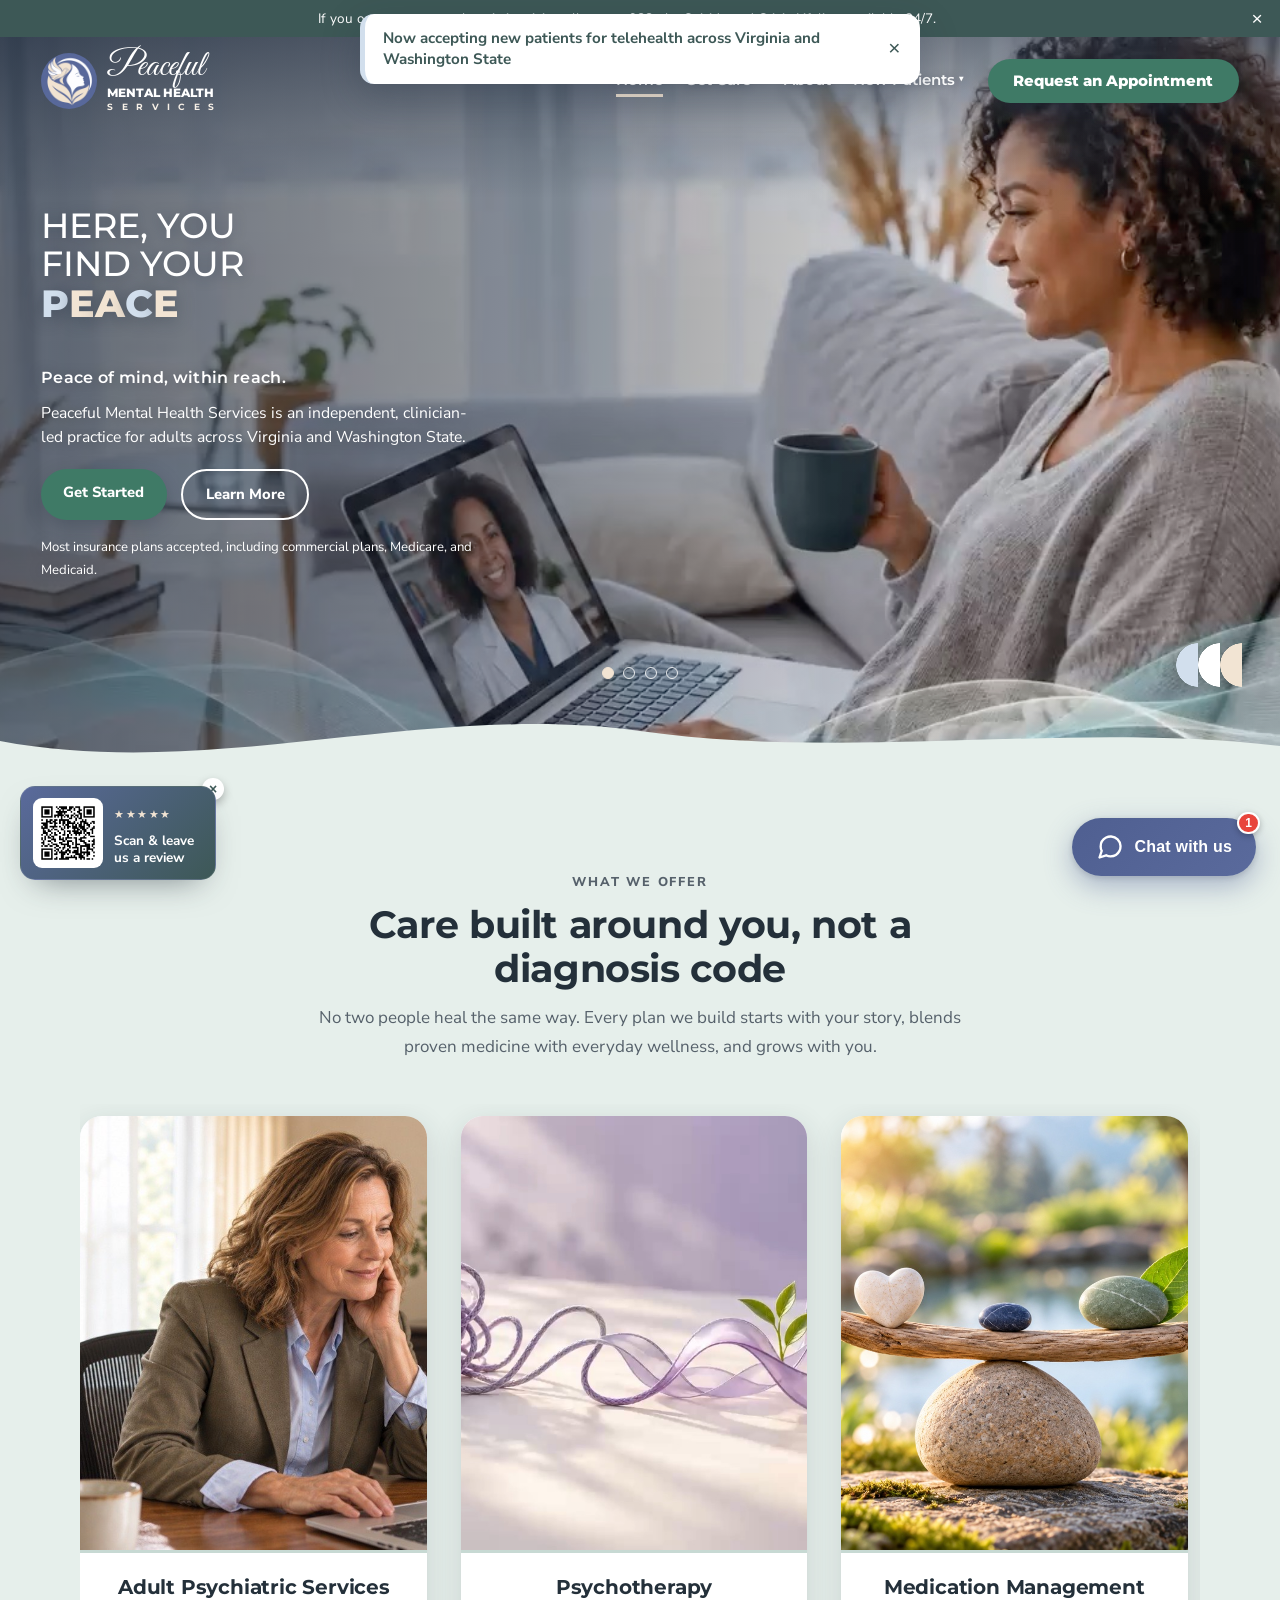
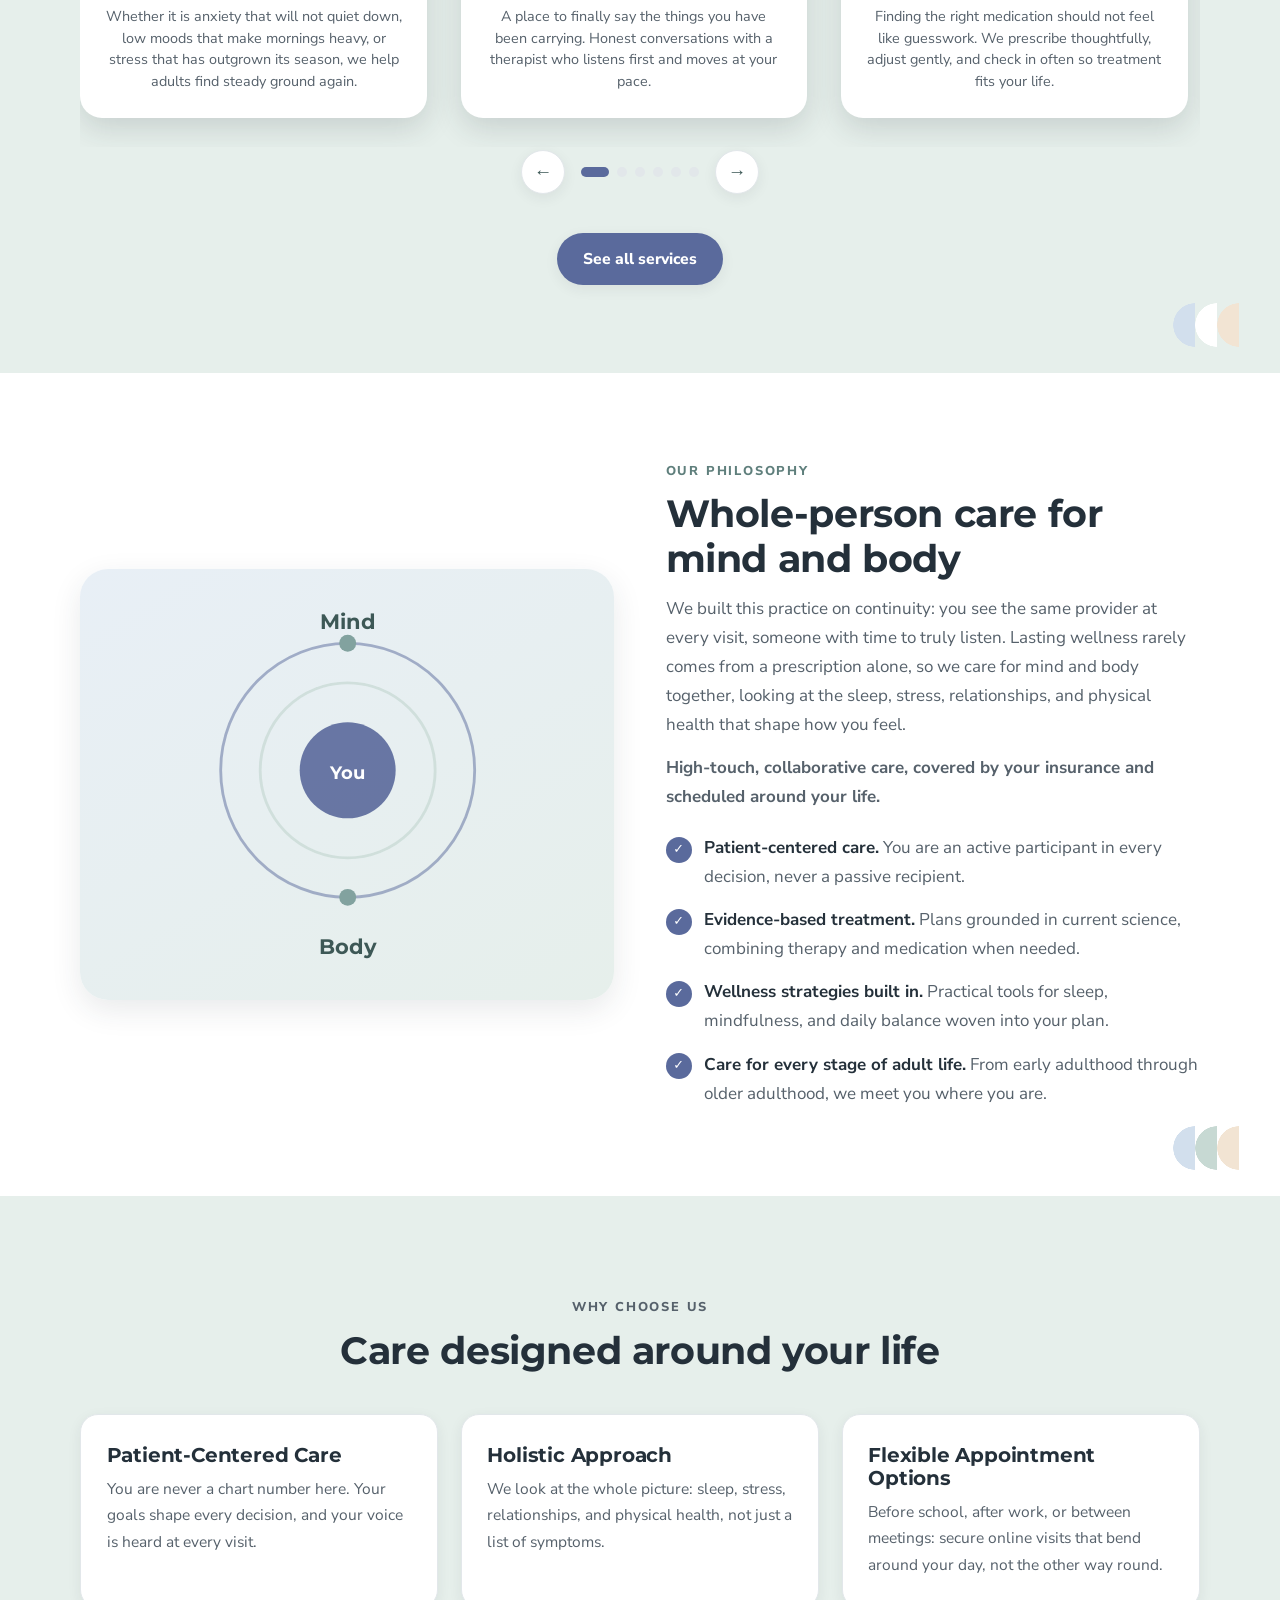
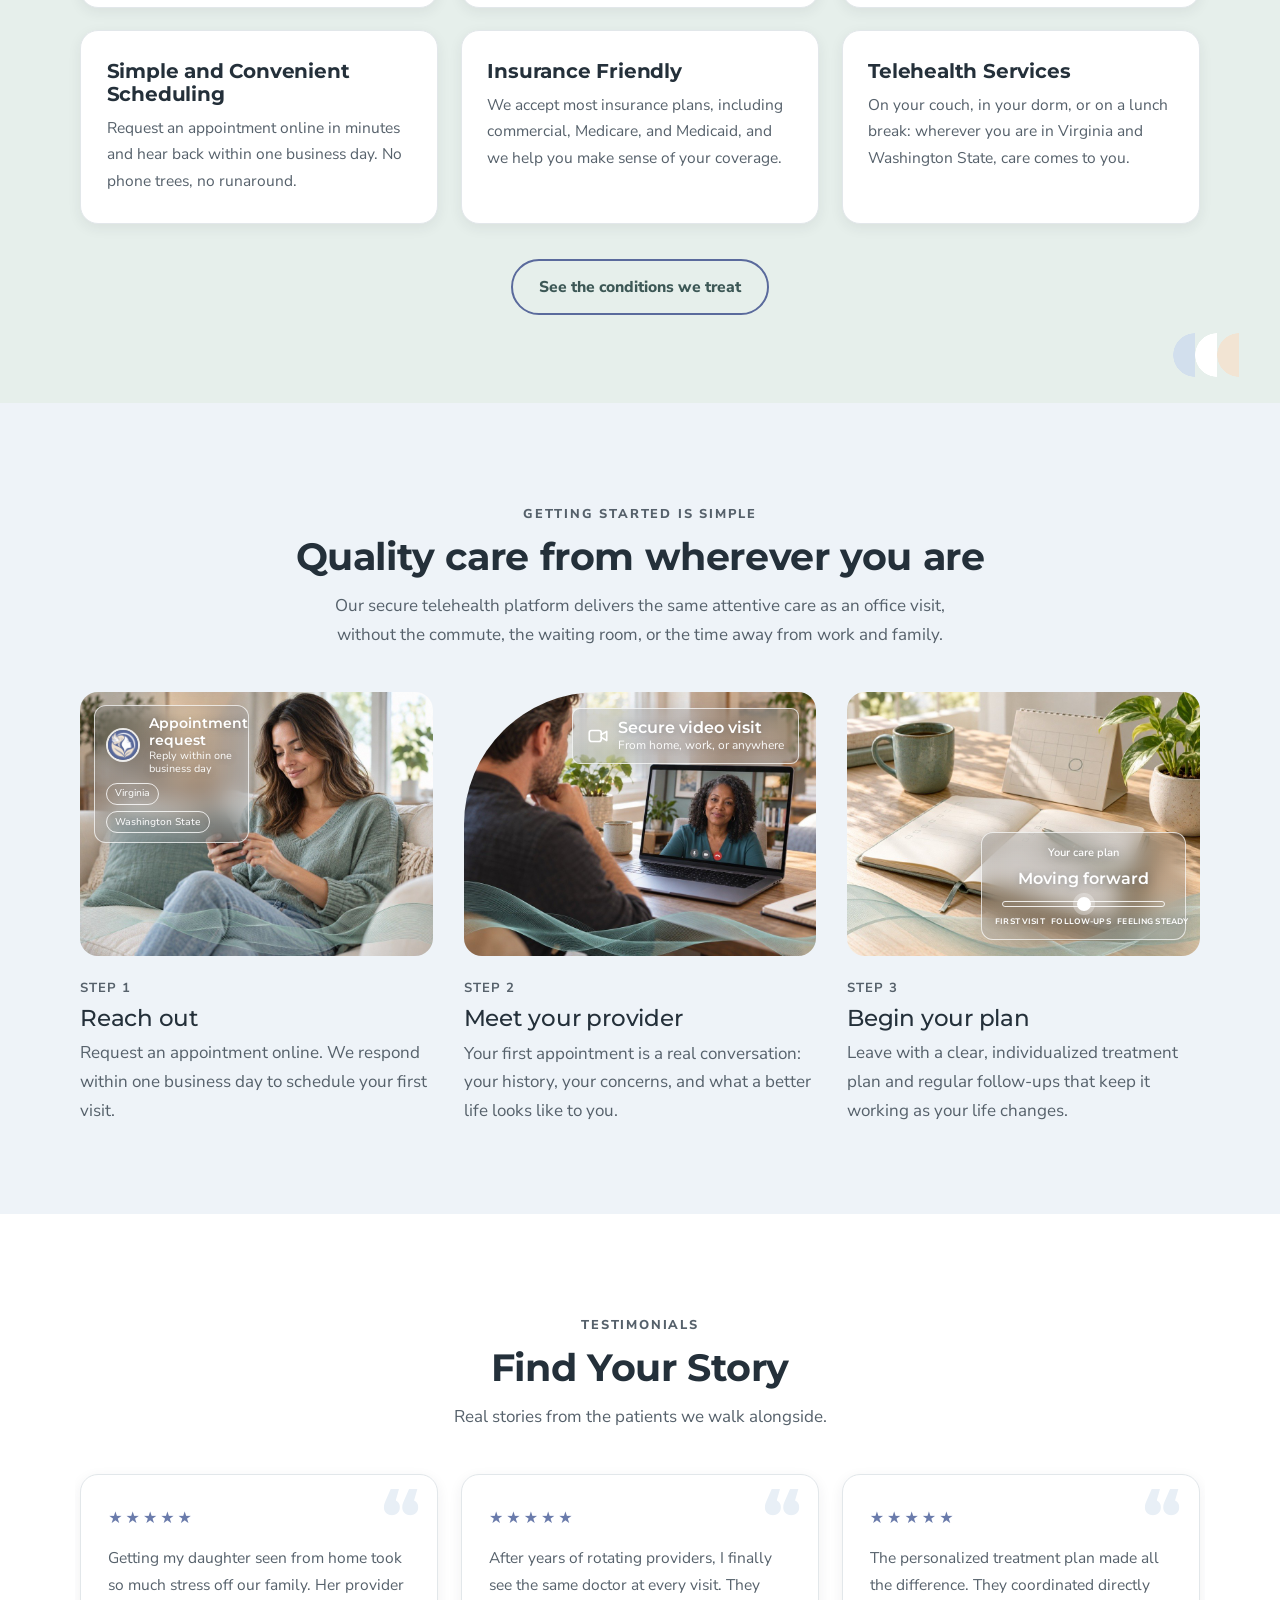
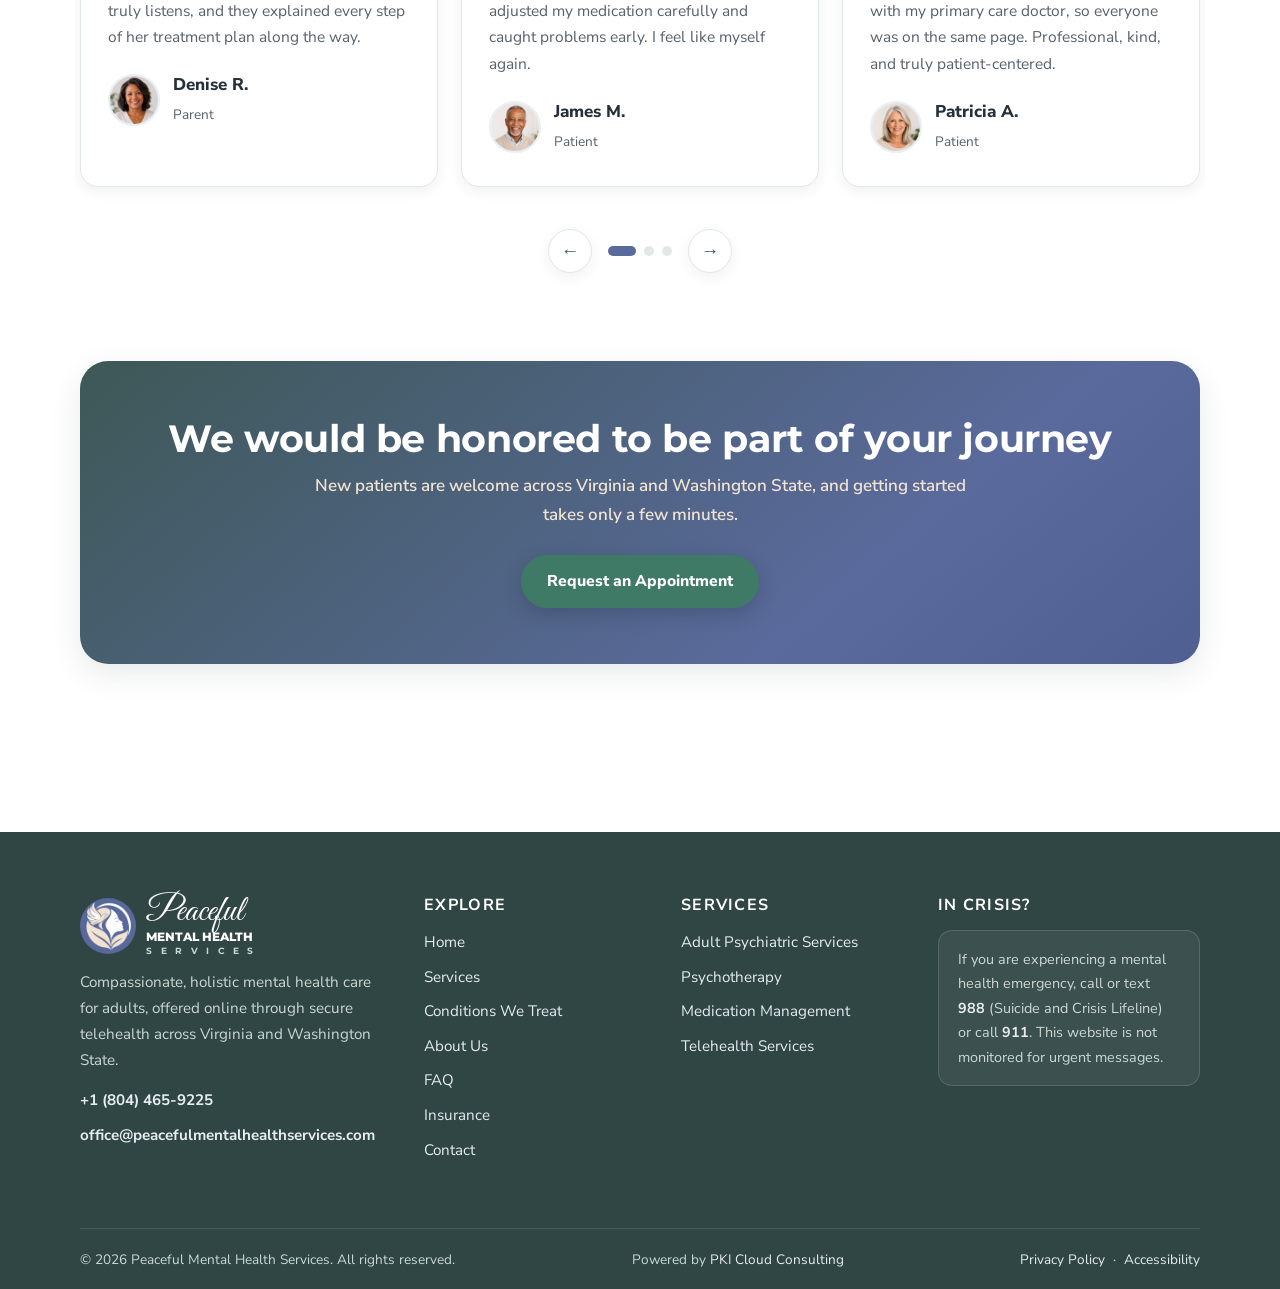
==== commit da7a50aa: "Soothing and grounded redesign: palette, hero clips, step cards - Palette from Tiffany Kenyon's "Soo" ====
--- a/index.html
+++ b/index.html
@@ -8,22 +8,30 @@
 <meta property="og:title" content="Peaceful Mental Health Services">
 <meta property="og:description" content="Compassionate, holistic mental health care for every stage of life. Secure online telehealth across Virginia and Washington State.">
 <meta property="og:type" content="website">
-<link rel="canonical" href="https://pkicloudconsulting.github.io/peacefulmentalhealthservices/">
-<meta property="og:url" content="https://pkicloudconsulting.github.io/peacefulmentalhealthservices/">
+<link rel="canonical" href="https://www.peacefulmentalhealthservices.com/">
+<meta property="og:url" content="https://www.peacefulmentalhealthservices.com/">
 <link rel="preconnect" href="https://fonts.googleapis.com">
 <link rel="preconnect" href="https://fonts.gstatic.com" crossorigin>
 <link href="https://fonts.googleapis.com/css2?family=Great+Vibes&family=Montserrat:wght@500;600;700;800&family=Nunito+Sans:wght@400;700;800&display=swap" rel="stylesheet">
-<link rel="icon" href="assets/img/favicon-32-v2.png" sizes="32x32">
-<link rel="icon" href="assets/img/favicon-192-v2.png" sizes="192x192">
-<link rel="apple-touch-icon" href="assets/img/apple-touch-icon-v2.png">
+<link rel="icon" href="assets/img/favicon-32-v5.png" sizes="32x32">
+<link rel="icon" href="assets/img/favicon-192-v5.png" sizes="192x192">
+<link rel="apple-touch-icon" href="assets/img/apple-touch-icon-v5.png">
+<link rel="icon" href="assets/img/favicon-48-v5.png" sizes="48x48">
+<meta property="og:site_name" content="Peaceful Mental Health Services">
+<meta property="og:image" content="https://www.peacefulmentalhealthservices.com/assets/img/og-share-v5.png">
+<meta property="og:image:width" content="1200">
+<meta property="og:image:height" content="630">
+<meta property="og:image:alt" content="Peaceful Mental Health Services logo">
+<meta name="twitter:card" content="summary_large_image">
+<meta name="twitter:image" content="https://www.peacefulmentalhealthservices.com/assets/img/og-share-v5.png">
 <meta name="color-scheme" content="light">
-<link rel="stylesheet" href="assets/css/pmhs.css?ver=pmhs-51">
+<link rel="stylesheet" href="assets/css/pmhs.css?ver=pmhs-64">
 <script type="application/ld+json">{
  "@context": "https://schema.org",
  "@type": "MedicalBusiness",
  "name": "Peaceful Mental Health Services",
- "url": "https://pkicloudconsulting.github.io/peacefulmentalhealthservices/",
- "image": "https://pkicloudconsulting.github.io/peacefulmentalhealthservices/assets/img/logo-full-v2.png",
+ "url": "https://www.peacefulmentalhealthservices.com/",
+ "image": "https://www.peacefulmentalhealthservices.com/assets/img/logo-full-v5.png",
  "telephone": "+1-804-465-9225",
  "email": "office@peacefulmentalhealthservices.com",
  "description": "Online psychiatric care for adults: evaluations, medication management, psychotherapy, and secure telehealth.",
@@ -95,7 +103,7 @@
   <div class="container">
     <a class="brand" href="./">
       <span class="brand-mark brand-mark--logo" aria-hidden="true">
-        <img src="assets/img/logo-mark-v2.png" alt="" width="42" height="42">
+        <img src="assets/img/logo-mark-v5.png" alt="" width="42" height="42">
       </span>
       <span class="brand-name"><span class="bn-1">Peaceful</span> <span class="bn-2">Mental Health</span><small class="brand-sub" aria-label="Services"><span>S</span><span>e</span><span>r</span><span>v</span><span>i</span><span>c</span><span>e</span><span>s</span></small></span>
     </a>
@@ -165,24 +173,24 @@
   <section class="hero hero-peace">
     <div class="container hero-peace-grid">
       <div class="hero-peace-top">
-        <h1 class="hero-peace-title rise" style="--d:.1s"><span class="hero-peace-lead">Here, you find your</span> <span class="hero-word" style="--wc:#f419e6;--wcl:#f419e6">Peace</span></h1>
+        <h1 class="hero-peace-title rise" style="--d:.1s"><span class="hero-peace-lead">Here, you find your</span> <span class="hero-word" style="--wc:#d2dfed;--wcl:#d2dfed">Peace</span></h1>
       </div>
       <div class="hero-carousel rise" style="--d:.2s" aria-roledescription="carousel" aria-label="Find your peace">
         <div class="hero-car-frame">
-          <figure class="hero-car-slide is-active" data-word="Peace" data-color="#f419e6" data-color-light="#f419e6">
-            <img src="assets/img/hero-purple-laptop-1.jpeg" alt="" style="object-position:70% center" decoding="async">
+          <figure class="hero-car-slide is-active" data-video="assets/video/hero-teal-laptop-1.mp4" data-word="Peace" data-color="#d2dfed" data-color-light="#d2dfed">
+            <img src="assets/img/hero-teal-laptop-1-poster.jpeg" alt="" style="object-position:70% center" decoding="async">
             <figcaption>Peaceful Mental Health Services is an independent, clinician-led practice for adults across Virginia and Washington State.</figcaption>
           </figure>
-          <figure class="hero-car-slide" data-word="Purpose" data-color="#f419e6" data-color-light="#f419e6">
+          <figure class="hero-car-slide" data-word="Purpose" data-color="#d2dfed" data-color-light="#d2dfed">
             <img src="assets/img/hero-man-grey-1.jpeg" alt="" style="object-position:60% center" loading="lazy" decoding="async">
             <figcaption>Care that fits around your workday, from wherever you are.</figcaption>
           </figure>
-          <figure class="hero-car-slide" data-video="assets/video/hero-group-1.mp4" data-word="Strength" data-color="#f419e6" data-color-light="#f419e6">
-            <img src="assets/img/hero-group-1-poster.jpeg" alt="" style="object-position:center 30%" loading="lazy" decoding="async">
+          <figure class="hero-car-slide" data-video="assets/video/hero-teal-group-1.mp4" data-word="Strength" data-color="#d2dfed" data-color-light="#d2dfed">
+            <img src="assets/img/hero-teal-group-1-poster.jpeg" alt="" style="object-position:center 30%" loading="lazy" decoding="async">
             <figcaption>Unhurried visits, with care built around your life.</figcaption>
           </figure>
-          <figure class="hero-car-slide" data-word="Harmony" data-color="#f419e6" data-color-light="#f419e6">
-            <img src="assets/img/hero-purple-bird-1.jpeg" alt="" style="object-position:60% center" loading="lazy" decoding="async">
+          <figure class="hero-car-slide" data-video="assets/video/hero-teal-bird-1.mp4" data-word="Harmony" data-color="#d2dfed" data-color-light="#d2dfed">
+            <img src="assets/img/hero-teal-bird-1-poster.jpeg" alt="" style="object-position:60% center" loading="lazy" decoding="async">
             <figcaption>Room to breathe again, at your own pace.</figcaption>
           </figure>
         </div>
@@ -199,7 +207,7 @@
       </div>
     </div>
     <svg class="hero-wave" viewBox="0 0 1440 70" preserveAspectRatio="none" width="100%" height="70" aria-hidden="true">
-      <path d="M0 40 C 240 80, 480 0, 720 30 C 960 60, 1200 20, 1440 45 L1440 70 L0 70 Z" fill="#f1e6fa"/>
+      <path d="M0 40 C 240 80, 480 0, 720 30 C 960 60, 1200 20, 1440 45 L1440 70 L0 70 Z" fill="#e6efeb"/>
     </svg>
   </section>
   <script>
@@ -209,8 +217,9 @@
     var word = document.querySelector(".hero-word");
     var dotsWrap = root.querySelector(".hero-car-dots");
     var reduce = window.matchMedia && window.matchMedia("(prefers-reduced-motion: reduce)").matches;
-    var i = 0, n = slides.length, timer = null, hovering = false;
-    var STEP = 5500, HOLD = 4000;
+    var i = 0, n = slides.length, timer = null, hold = null, hovering = false;
+    /* a photo slide is up for STEP ms; a clip slide shows its photo for HOLD ms, then plays the clip and moves on the moment it ends (SAFETY covers a stalled clip) */
+    var STEP = 5000, HOLD = 2000, SAFETY = 10000;
     var dots = slides.map(function (s, j) {
       var d = document.createElement("button");
       d.type = "button"; d.className = "hero-car-dot";
@@ -220,7 +229,7 @@
       return d;
     });
     if (n < 2) dotsWrap.hidden = true;
-    /* each letter takes the flyer colours in turn: pink, white, yellow */
+    /* each letter takes the palette colours in turn: pale blue, white, beige */
     function setWord(t) {
       word.textContent = "";
       t.split("").forEach(function (ch, k) {
@@ -234,30 +243,31 @@
       word.style.setProperty("--wcl", s.getAttribute("data-color-light"));
       root.parentNode.style.setProperty("--hero-accent", s.getAttribute("data-color"));
     }
+    function makeClip(x, src) {
+      var v = document.createElement("video");
+      v.muted = true; v.loop = false; v.playsInline = true; v.preload = "auto";
+      v.setAttribute("muted", ""); v.setAttribute("playsinline", ""); v.setAttribute("aria-hidden", "true");
+      var im = x.querySelector("img"); if (im) v.style.objectPosition = im.style.objectPosition;
+      v.addEventListener("canplay", function () { x.classList.add("has-video"); }, { once: true });
+      v.addEventListener("ended", function () { if (slides[i] === x && !hovering) advance(); });
+      v.src = src; x.insertBefore(v, x.querySelector("figcaption"));
+      return v;
+    }
     function go(j) {
       i = (j + n) % n;
       var s = slides[i];
+      clearTimeout(hold);
       slides.forEach(function (x, k) { x.classList.toggle("is-active", k === i); x.setAttribute("aria-hidden", k !== i); });
       slides.forEach(function (x, k) {
         var src = x.getAttribute("data-video"); if (!src) return;
         var v = x.querySelector("video");
-        if (k === i && !reduce && !(navigator.connection && navigator.connection.saveData)) {
-          if (!v) {
-            v = document.createElement("video");
-            v.muted = true; v.loop = false; v.playsInline = true; v.preload = "auto";
-            v.setAttribute("muted", ""); v.setAttribute("playsinline", ""); v.setAttribute("aria-hidden", "true");
-            var im = x.querySelector("img"); if (im) v.style.objectPosition = im.style.objectPosition;
-            v.addEventListener("canplay", function () { x.classList.add("has-video"); }, { once: true });
-            /* the clip plays once, then its last frame stays up like a photo for HOLD ms before the next slide */
-            v.addEventListener("ended", function () {
-              if (slides[i] !== x) return;
-              clearTimeout(timer);
-              if (!hovering) timer = setTimeout(advance, HOLD);
-            });
-            v.src = src; x.insertBefore(v, x.querySelector("figcaption"));
-          }
+        var allowed = !reduce && !(navigator.connection && navigator.connection.saveData);
+        /* the active slide's clip plays; the next slide's clip loads in the background so it starts the moment its slide appears */
+        if (allowed && !v && (k === i || k === (i + 1) % n)) v = makeClip(x, src);
+        if (k === i && v) {
+          v.pause();
           try { v.currentTime = 0; } catch (e) {}
-          var p = v.play(); if (p && p.catch) p.catch(function () {});
+          hold = setTimeout(function () { var p = v.play(); if (p && p.catch) p.catch(function () {}); }, HOLD);
         } else if (v) { v.pause(); }
       });
       dots.forEach(function (d, k) { d.classList.toggle("is-active", k === i); d.setAttribute("aria-current", k === i); });
@@ -277,8 +287,7 @@
       if (reduce || n < 2) return;
       clearTimeout(timer);
       var v = slides[i].querySelector("video");
-      /* a clip slide waits for its clip to end (the ended handler adds the hold); 12s is a safety net if it stalls */
-      timer = setTimeout(advance, v && !v.ended ? 12000 : STEP);
+      timer = setTimeout(advance, !v ? STEP : v.ended ? 1500 : SAFETY);
     }
     root.addEventListener("mouseenter", function () { hovering = true; clearTimeout(timer); });
     root.addEventListener("mouseleave", function () { hovering = false; restart(); });
@@ -305,7 +314,7 @@
       <div class="svc-carousel" aria-roledescription="carousel" aria-label="Our services">
         <div class="svc-track">
           <a class="svc-photo-card" href="services/#adult">
-            <span class="svc-photo"><img src="assets/img/hero-man-grey-1.jpeg" style="object-position:30% center" alt="" loading="lazy" decoding="async"></span>
+            <span class="svc-photo"><img src="assets/img/hero-laptop-1.jpeg" style="object-position:45% center" alt="" loading="lazy" decoding="async"></span>
             <span class="svc-photo-body">
               <h3>Adult Psychiatric Services</h3>
               <p>Whether it is anxiety that will not quiet down, low moods that make mornings heavy, or stress that has outgrown its season, we help adults find steady ground again.</p>
@@ -450,14 +459,14 @@
     <div class="container split">
       <div class="split-art" aria-hidden="true">
         <svg viewBox="0 0 300 260" width="90%" aria-hidden="true">
-          <circle cx="150" cy="120" r="90" fill="none" stroke="#5e2b8a" stroke-width="2" opacity="0.5"/>
-          <circle cx="150" cy="120" r="62" fill="none" stroke="#d9c2f0" stroke-width="2" opacity="0.7"/>
-          <circle cx="150" cy="120" r="34" fill="#5e2b8a" opacity="0.9"/>
+          <circle cx="150" cy="120" r="90" fill="none" stroke="#5a6a9c" stroke-width="2" opacity="0.5"/>
+          <circle cx="150" cy="120" r="62" fill="none" stroke="#c7d9d3" stroke-width="2" opacity="0.7"/>
+          <circle cx="150" cy="120" r="34" fill="#5a6a9c" opacity="0.9"/>
           <text x="150" y="126" text-anchor="middle" fill="#fff" font-family="Montserrat, sans-serif" font-weight="700" font-size="13">You</text>
-          <text x="150" y="20" text-anchor="middle" fill="#3b1757" font-family="Montserrat, sans-serif" font-weight="700" font-size="15">Mind</text>
-          <text x="150" y="250" text-anchor="middle" fill="#3b1757" font-family="Montserrat, sans-serif" font-weight="700" font-size="15">Body</text>
-          <circle cx="150" cy="30" r="6" fill="#b8279f"/>
-          <circle cx="150" cy="210" r="6" fill="#b8279f"/>
+          <text x="150" y="20" text-anchor="middle" fill="#3d5856" font-family="Montserrat, sans-serif" font-weight="700" font-size="15">Mind</text>
+          <text x="150" y="250" text-anchor="middle" fill="#3d5856" font-family="Montserrat, sans-serif" font-weight="700" font-size="15">Body</text>
+          <circle cx="150" cy="30" r="6" fill="#82a29f"/>
+          <circle cx="150" cy="210" r="6" fill="#82a29f"/>
         </svg>
       </div>
       <div>
@@ -514,27 +523,54 @@
     </div>
   </section>
 
-  <!-- Telehealth steps -->
-  <section class="section section-teal">
+  <!-- Telehealth steps: photo cards with a glass overlay, then the step label, title and text (layout modelled on sondermind.com) -->
+  <section class="section section-steps">
     <div class="container">
-      <div class="section-head">
+      <div class="section-head center">
         <p class="eyebrow">Getting started is simple</p>
         <h2>Quality care from wherever you are</h2>
         <p>Our secure telehealth platform delivers the same attentive care as an office visit, without the commute, the waiting room, or the time away from work and family.</p>
       </div>
-      <div class="steps">
-        <div class="step">
+      <div class="step-cards">
+        <article class="step-card">
+          <div class="step-media">
+            <img src="assets/img/step-reach-out-1.jpeg" alt="" style="object-position:center" loading="lazy" decoding="async">
+            <div class="step-glass step-glass--match" aria-hidden="true">
+              <span class="step-glass-avatar"><img src="assets/img/logo-mark-v5.png" alt=""></span>
+              <span class="step-glass-text"><strong>Appointment request</strong><small>Reply within one business day</small></span>
+              <span class="step-glass-chips"><span>Virginia</span><span>Washington State</span></span>
+            </div>
+          </div>
+          <p class="step-label">Step 1</p>
           <h3>Reach out</h3>
           <p>Request an appointment online. We respond within one business day to schedule your first visit.</p>
-        </div>
-        <div class="step">
+        </article>
+        <article class="step-card">
+          <div class="step-media step-media--arch">
+            <img src="assets/img/step-meet-provider-1.jpeg" alt="" style="object-position:center" loading="lazy" decoding="async">
+            <div class="step-glass step-glass--badge" aria-hidden="true">
+              <svg viewBox="0 0 24 24" width="22" height="22" fill="none" stroke="currentColor" stroke-width="1.8" stroke-linecap="round" stroke-linejoin="round"><rect x="2.5" y="6" width="13" height="12" rx="2.5"/><path d="M15.5 10.5 21.5 7v10l-6-3.5"/></svg>
+              <span class="step-glass-text"><strong>Secure video visit</strong><small>From home, work, or anywhere</small></span>
+            </div>
+          </div>
+          <p class="step-label">Step 2</p>
           <h3>Meet your provider</h3>
           <p>Your first appointment is a real conversation: your history, your concerns, and what a better life looks like to you.</p>
-        </div>
-        <div class="step">
+        </article>
+        <article class="step-card">
+          <div class="step-media">
+            <img src="assets/img/step-plan-1.jpeg" alt="" style="object-position:center" loading="lazy" decoding="async">
+            <div class="step-glass step-glass--panel" aria-hidden="true">
+              <small>Your care plan</small>
+              <strong>Moving forward</strong>
+              <span class="step-track"><span></span></span>
+              <span class="step-track-labels"><span>First visit</span><span>Follow-ups</span><span>Feeling steady</span></span>
+            </div>
+          </div>
+          <p class="step-label">Step 3</p>
           <h3>Begin your plan</h3>
           <p>Leave with a clear, individualized treatment plan and regular follow-ups that keep it working as your life changes.</p>
-        </div>
+        </article>
       </div>
     </div>
   </section>
@@ -656,9 +692,9 @@
     <div class="footer-brand">
       <a class="brand" href="./">
         <span class="brand-mark brand-mark--logo" aria-hidden="true">
-          <img src="assets/img/logo-mark-v2.png" alt="" width="42" height="42">
+          <img src="assets/img/logo-mark-v5.png" alt="" width="42" height="42">
         </span>
-        <span class="brand-name" style="color:#fff;"><span class="bn-1">Peaceful</span> <span class="bn-2">Mental Health</span><small class="brand-sub" style="color:#d9c2f0;" aria-label="Services"><span>S</span><span>e</span><span>r</span><span>v</span><span>i</span><span>c</span><span>e</span><span>s</span></small></span>
+        <span class="brand-name" style="color:#fff;"><span class="bn-1">Peaceful</span> <span class="bn-2">Mental Health</span><small class="brand-sub" style="color:#c7d9d3;" aria-label="Services"><span>S</span><span>e</span><span>r</span><span>v</span><span>i</span><span>c</span><span>e</span><span>s</span></small></span>
       </a>
       <p>Compassionate, holistic mental health care for adults, offered online through secure telehealth across Virginia and Washington State.</p>
       <ul class="footer-contact">
@@ -702,7 +738,7 @@
 </footer>
 
 <!-- ===== Peaceful assistant chatbot ===== -->
-<link rel="stylesheet" href="assets/chatbot/pmhs-chatbot.css?ver=pmhs-11">
+<link rel="stylesheet" href="assets/chatbot/pmhs-chatbot.css?ver=pmhs-13">
 <div id="pm-chat" data-base="" aria-live="polite">
   <button id="pm-chat-toggle" aria-label="Open help chat" aria-expanded="false">
     <span class="pm-chat-toggle__ring" aria-hidden="true"></span>
@@ -712,7 +748,7 @@
   </button>
   <section id="pm-chat-panel" role="dialog" aria-label="Peaceful Mental Health Services help chat" hidden>
     <header id="pm-chat-head">
-      <span class="pm-chat-avatar" aria-hidden="true"><img src="assets/img/logo-mark-v2.png" alt=""></span>
+      <span class="pm-chat-avatar" aria-hidden="true"><img src="assets/img/logo-mark-v5.png" alt=""></span>
       <div class="pm-chat-head__text">
         <strong>Peaceful Assistant</strong>
         <span><i class="pm-chat-dot"></i>Online, typically replies instantly</span>
@@ -735,22 +771,22 @@
 <style id="pm-gqr-style">
 .pm-gqr{position:fixed;left:20px;bottom:20px;z-index:9998;display:none;font-family:"Nunito Sans",sans-serif;}
 @media (min-width:767px){.pm-gqr{display:block;}}
-.pm-gqr__card{position:relative;display:flex;align-items:center;gap:11px;text-decoration:none;background:linear-gradient(135deg,#5e2b8a 0%,#3b1757 100%);color:#fff;border-radius:15px;padding:11px 12px;max-width:196px;box-shadow:0 14px 34px -16px rgba(43, 32, 51,.6);border:1px solid rgba(255,255,255,.10);animation:pm-gqr-in .5s cubic-bezier(.2,.7,.2,1) both;}
-.pm-gqr__card:hover{transform:translateY(-2px);box-shadow:0 20px 42px -14px rgba(43, 32, 51,.65);}
+.pm-gqr__card{position:relative;display:flex;align-items:center;gap:11px;text-decoration:none;background:linear-gradient(135deg,#5a6a9c 0%,#3d5856 100%);color:#fff;border-radius:15px;padding:11px 12px;max-width:196px;box-shadow:0 14px 34px -16px rgba(36, 48, 58,.6);border:1px solid rgba(255,255,255,.10);animation:pm-gqr-in .5s cubic-bezier(.2,.7,.2,1) both;}
+.pm-gqr__card:hover{transform:translateY(-2px);box-shadow:0 20px 42px -14px rgba(36, 48, 58,.65);}
 .pm-gqr__card,.pm-gqr__card:hover{transition:transform .2s ease,box-shadow .2s ease;}
 @keyframes pm-gqr-in{from{opacity:0;transform:translateY(14px)}to{opacity:1;transform:translateY(0)}}
 .pm-gqr__qr{flex:none;background:#fff;border-radius:9px;padding:5px;line-height:0;}
 .pm-gqr__qr img{width:60px;height:60px;display:block;}
-.pm-gqr__stars{color:#ffc542;font-size:11px;letter-spacing:1.5px;line-height:1;}
+.pm-gqr__stars{color:#f2e4d3;font-size:11px;letter-spacing:1.5px;line-height:1;}
 .pm-gqr__title{display:block;margin-top:4px;font-size:13.5px;font-weight:700;line-height:1.3;max-width:112px;}.pm-gqr__click{display:none;}@media (max-width:1023px){.pm-gqr__scan{display:none;}.pm-gqr__click{display:inline;}}
-.pm-gqr__close{position:absolute;top:-8px;right:-8px;width:22px;height:22px;border-radius:50%;border:none;background:#fff;color:#3b1757;font-size:14px;line-height:20px;font-weight:700;cursor:pointer;box-shadow:0 4px 10px rgba(0,0,0,.28);padding:0;}
-.pm-gqr__close:hover{background:#f3eafa;}
+.pm-gqr__close{position:absolute;top:-8px;right:-8px;width:22px;height:22px;border-radius:50%;border:none;background:#fff;color:#3d5856;font-size:14px;line-height:20px;font-weight:700;cursor:pointer;box-shadow:0 4px 10px rgba(0,0,0,.28);padding:0;}
+.pm-gqr__close:hover{background:#eef3f8;}
 @media (prefers-reduced-motion:reduce){.pm-gqr__card{animation:none;transition:none;}.pm-gqr__card:hover{transform:none;}}
 </style>
 <div class="pm-gqr" id="pmGqr">
   <button type="button" class="pm-gqr__close" aria-label="Dismiss" onclick="var w=document.getElementById('pmGqr');w.style.display='none';try{sessionStorage.setItem('pmGqrHidden','1');}catch(e){}">&times;</button>
   <a class="pm-gqr__card" href="leave-a-review/" aria-label="Scan the code to leave us a review">
-    <span class="pm-gqr__qr"><img src="assets/img/review-page-qr.png" width="60" height="60" alt="QR code to leave Peaceful Mental Health Services a review" loading="lazy" decoding="async"></span>
+    <span class="pm-gqr__qr"><img src="assets/img/review-page-qr-v2.png" width="60" height="60" alt="QR code to leave Peaceful Mental Health Services a review" loading="lazy" decoding="async"></span>
     <span>
       <span class="pm-gqr__stars" aria-hidden="true">&#9733;&#9733;&#9733;&#9733;&#9733;</span>
       <span class="pm-gqr__title"><span class="pm-gqr__scan">Scan</span><span class="pm-gqr__click">Click</span> &amp; leave us a review</span>
--- a/assets/css/pmhs.css
+++ b/assets/css/pmhs.css
@@ -2,20 +2,20 @@
    Palette: deep calm teal, warm sand, soft sage. Type: Montserrat display, Nunito Sans body. */
 
 :root {
-  --ink: #2b2033;
-  --ink-soft: #5c5066;
-  --teal: #5e2b8a;
-  --teal-dark: #3b1757;
-  --teal-tint: #e9dbf6;
-  --sage: #d9c2f0;
-  --sand: #f1e6fa;
+  --ink: #24303a;
+  --ink-soft: #56616b;
+  --teal: #5a6a9c;
+  --teal-dark: #3d5856;
+  --teal-tint: #e8eff6;
+  --sage: #c7d9d3;
+  --sand: #e6efeb;
   --cream: #ffffff;
-  --apricot: #b8279f;
-  --apricot-dark: #8f1d7c;
+  --apricot: #82a29f;
+  --apricot-dark: #5f7f7c;
   --white: #ffffff;
-  --line: #ece3f3;
-  --shadow: 0 10px 30px rgba(43, 32, 51, 0.10);
-  --shadow-soft: 0 4px 14px rgba(43, 32, 51, 0.07);
+  --line: #e2e7ea;
+  --shadow: 0 10px 30px rgba(36, 48, 58, 0.10);
+  --shadow-soft: 0 4px 14px rgba(36, 48, 58, 0.07);
   --radius: 18px;
   --radius-lg: 28px;
   --measure: 66ch;
@@ -153,9 +153,9 @@
 .hero {
   position: relative; overflow: hidden;
   background:
-    radial-gradient(60% 90% at 85% 10%, rgba(217, 194, 240, 0.35), transparent 65%),
-    radial-gradient(50% 80% at 10% 90%, rgba(184, 39, 159, 0.16), transparent 60%),
-    linear-gradient(170deg, #faf6fd 0%, var(--cream) 60%);
+    radial-gradient(60% 90% at 85% 10%, rgba(199, 217, 211, 0.35), transparent 65%),
+    radial-gradient(50% 80% at 10% 90%, rgba(130, 162, 159, 0.16), transparent 60%),
+    linear-gradient(170deg, #eef4f1 0%, var(--cream) 60%);
   padding: clamp(3.5rem, 8vw, 6.5rem) 0 0;
 }
 .hero-grid { display: grid; grid-template-columns: 1.1fr 0.9fr; gap: 3rem; align-items: center; }
@@ -194,10 +194,10 @@
 .hero-slide--family { background-image: url("../img/hero-family-1.jpeg"); }
 .hero-photo::before {
   content: ""; position: absolute; inset: 0; z-index: 1;
-  background: linear-gradient(100deg, rgba(40, 16, 58, 0.68) 0%, rgba(40, 16, 58, 0.44) 45%, rgba(40, 16, 58, 0.16) 72%, rgba(40, 16, 58, 0.10) 100%);
+  background: linear-gradient(100deg, rgba(30, 42, 60, 0.68) 0%, rgba(30, 42, 60, 0.44) 45%, rgba(30, 42, 60, 0.16) 72%, rgba(30, 42, 60, 0.10) 100%);
 }
 .hero-photo .container, .hero-photo .hero-wave { position: relative; z-index: 2; }
-.hero-copy { max-width: 620px; text-shadow: 0 1px 14px rgba(40, 16, 58, 0.35); }
+.hero-copy { max-width: 620px; text-shadow: 0 1px 14px rgba(30, 42, 60, 0.35); }
 .hero-photo .hero-eyebrow { background: rgba(255, 255, 255, 0.16); color: #fff; backdrop-filter: blur(4px); }
 .hero-photo h1 { color: #fff; }
 .hero-copy .lede-strong { font-weight: 800; color: #fff; margin-bottom: 0.6rem; }
@@ -213,7 +213,7 @@
   .hero-photo { aspect-ratio: auto; min-height: 580px; padding-bottom: 0.5rem; }
   .hero-slide--telehealth { background-position: 55% center; }
   .hero-photo::before {
-    background: linear-gradient(180deg, rgba(40, 16, 58, 0.74) 0%, rgba(40, 16, 58, 0.5) 55%, rgba(40, 16, 58, 0.2) 100%);
+    background: linear-gradient(180deg, rgba(30, 42, 60, 0.74) 0%, rgba(30, 42, 60, 0.5) 55%, rgba(30, 42, 60, 0.2) 100%);
   }
 }
 
@@ -221,7 +221,7 @@
 
 .section { padding-block: clamp(3rem, 7vw, 5.5rem); }
 .section-sand { background: var(--sand); }
-.section-teal { background: linear-gradient(160deg, var(--teal-dark), var(--teal)); color: #f5effa; }
+.section-teal { background: linear-gradient(160deg, var(--teal-dark), var(--teal)); color: #f5efe6; }
 .section-teal h2, .section-teal h3 { color: #fff; }
 .section-teal p { color: #ffffff; }
 
@@ -265,11 +265,11 @@
 .svc-photo-card {
   flex: 0 1 calc((100% - 2 * var(--svc-gap)) / 3);
   display: block; background: var(--white); border-radius: 22px; overflow: hidden;
-  box-shadow: 0 10px 30px rgba(43, 32, 51, 0.16);
+  box-shadow: 0 10px 30px rgba(36, 48, 58, 0.16);
   text-decoration: none; color: inherit;
   transition: transform 0.3s cubic-bezier(0.2, 0.7, 0.3, 1), box-shadow 0.3s ease;
 }
-.svc-photo-card:hover { transform: translateY(-8px) scale(1.015); box-shadow: 0 28px 52px rgba(43, 32, 51, 0.24); }
+.svc-photo-card:hover { transform: translateY(-8px) scale(1.015); box-shadow: 0 28px 52px rgba(36, 48, 58, 0.24); }
 .svc-photo { position: relative; display: block; aspect-ratio: 4 / 5; overflow: hidden; background: var(--teal-tint); }
 .svc-photo img { width: 100%; height: 100%; object-fit: cover; display: block; transition: transform 0.55s ease; }
 .svc-photo-card:hover .svc-photo img { transform: scale(1.07); }
@@ -295,8 +295,8 @@
   display: grid; place-items: center; margin-bottom: 1.1rem;
   background: var(--teal-tint); color: var(--teal-dark);
 }
-.card:nth-child(3n+2) .icon-chip { background: #f7e1f2; color: var(--apricot-dark); }
-.card:nth-child(3n) .icon-chip { background: #f5effa; color: #7b3fa8; }
+.card:nth-child(3n+2) .icon-chip { background: #e4ebf4; color: var(--apricot-dark); }
+.card:nth-child(3n) .icon-chip { background: #f5efe6; color: #4f5f91; }
 
 /* condition pills grid */
 .pill-grid { display: grid; grid-template-columns: repeat(3, 1fr); gap: 1rem; }
@@ -358,7 +358,7 @@
   font-family: "Montserrat", "Segoe UI", system-ui, sans-serif; font-size: 4.4rem; line-height: 1; font-weight: 800;
   color: var(--teal-tint); pointer-events: none;
 }
-.tst-stars { color: #f2b01e; font-size: 1rem; letter-spacing: 3px; margin-bottom: 0.8rem; }
+.tst-stars { color: #6a7bab; font-size: 1rem; letter-spacing: 3px; margin-bottom: 0.8rem; }
 .tst-text { border: none; margin: 0 0 1.3rem; font-size: 0.97rem; color: var(--ink-soft); }
 .tst-person { display: flex; align-items: center; gap: 0.8rem; }
 .tst-avatar { flex: none; }
@@ -369,7 +369,7 @@
 /* ---------- CTA band ---------- */
 
 .cta-band {
-  background: linear-gradient(140deg, var(--teal-dark), var(--teal) 70%, #7b3fa8);
+  background: linear-gradient(140deg, var(--teal-dark), var(--teal) 70%, #4f5f91);
   border-radius: var(--radius-lg); color: #fff;
   padding: clamp(2.2rem, 5vw, 3.5rem); text-align: center;
   box-shadow: var(--shadow);
@@ -381,8 +381,8 @@
 
 .page-hero {
   background:
-    radial-gradient(50% 90% at 90% 0%, rgba(217, 194, 240, 0.3), transparent 60%),
-    linear-gradient(170deg, #faf6fd, var(--cream));
+    radial-gradient(50% 90% at 90% 0%, rgba(199, 217, 211, 0.3), transparent 60%),
+    linear-gradient(170deg, #eef4f1, var(--cream));
   padding: clamp(2.8rem, 6vw, 4.5rem) 0;
   border-bottom: 1px solid var(--line);
 }
@@ -418,7 +418,7 @@
   width: 100%; font: inherit; color: var(--ink);
   border: 1.5px solid var(--line); border-radius: 12px; padding: 0.7rem 0.9rem; background: var(--cream);
 }
-input:focus, select:focus, textarea:focus { outline: 3px solid rgba(94, 43, 138, 0.25); border-color: var(--teal); }
+input:focus, select:focus, textarea:focus { outline: 3px solid rgba(90, 106, 156, 0.25); border-color: var(--teal); }
 
 /* ---------- FAQ ---------- */
 
@@ -433,13 +433,13 @@
 
 /* ---------- Footer ---------- */
 
-.site-footer { background: #2e1245; color: #dccbe9; margin-top: clamp(3rem, 7vw, 5rem); }
+.site-footer { background: #2f4644; color: #ccd8d4; margin-top: clamp(3rem, 7vw, 5rem); }
 .footer-grid {
   display: grid; grid-template-columns: 1.4fr 1fr 1fr 1.2fr; gap: 2.4rem;
   padding-block: clamp(2.5rem, 6vw, 4rem);
 }
 .site-footer h3 { color: #fff; font-size: 1rem; font-family: "Nunito Sans", sans-serif; letter-spacing: 0.08em; text-transform: uppercase; margin-bottom: 1rem; }
-.site-footer a { color: #eadcf5; text-decoration: none; }
+.site-footer a { color: #e6ecf2; text-decoration: none; }
 .site-footer a:hover { color: #fff; text-decoration: underline; }
 .site-footer ul { list-style: none; display: grid; gap: 0.55rem; font-size: 0.95rem; }
 .footer-brand p { font-size: 0.95rem; max-width: 34ch; margin-top: 0.9rem; }
@@ -483,7 +483,7 @@
   .hero-note { font-size: 0.74rem; }
   .hero-photo { min-height: 540px; }
   .hero-photo::before {
-    background: linear-gradient(180deg, rgba(40, 16, 58, 0.7) 0%, rgba(40, 16, 58, 0.42) 55%, rgba(40, 16, 58, 0.14) 100%);
+    background: linear-gradient(180deg, rgba(30, 42, 60, 0.7) 0%, rgba(30, 42, 60, 0.42) 55%, rgba(30, 42, 60, 0.14) 100%);
   }
   .site-nav {
     display: none; position: absolute; top: 100%; left: 0; right: 0;
@@ -525,7 +525,7 @@
 .svc-panel { position: relative; height: 100%; min-height: inherit; border-radius: var(--radius-lg); overflow: hidden; box-shadow: var(--shadow); background: var(--teal-dark); animation: svcFade 0.45s ease; }
 .svc-panel-img { position: absolute; inset: 0; }
 .svc-panel-img img { width: 100%; height: 100%; object-fit: cover; display: block; animation: svcZoom 6s ease-out forwards; }
-.svc-panel::after { content: ""; position: absolute; inset: 0; background: linear-gradient(180deg, rgba(59, 23, 87,0) 30%, rgba(40, 16, 58,0.88) 100%); }
+.svc-panel::after { content: ""; position: absolute; inset: 0; background: linear-gradient(180deg, rgba(61, 88, 86,0) 30%, rgba(30, 42, 60,0.88) 100%); }
 .svc-panel-body { position: absolute; left: 0; right: 0; bottom: 0; z-index: 1; padding: clamp(1.4rem, 3vw, 2.2rem); color: #fff; }
 .svc-panel-body h3 { color: #fff; font-size: clamp(1.4rem, 2.4vw, 1.85rem); margin-bottom: 0.5rem; }
 .svc-panel-body p { color: rgba(255,255,255,0.92); max-width: 38rem; margin: 0 0 1rem; }
@@ -566,7 +566,7 @@
 .announce-bar p { margin: 0 auto; max-width: none; }
 .announce-sep { color: var(--sage); margin-inline: 0.45rem; }
 .announce-close { position: absolute; right: 0.6rem; top: 50%; transform: translateY(-50%); width: 32px; height: 32px; border: none; background: none; color: var(--teal-dark); font-size: 1.3rem; line-height: 1; cursor: pointer; border-radius: 50%; }
-.announce-close:hover { background: rgba(94, 43, 138, 0.12); }
+.announce-close:hover { background: rgba(90, 106, 156, 0.12); }
 .announce-close:focus-visible { outline: 3px solid var(--apricot); outline-offset: 1px; }
 
 /* Get Care mega menu (desktop): full container width panel under the header */
@@ -642,7 +642,7 @@
   position: absolute; left: 0; right: 0; bottom: 0;
   padding: 3.4rem 1.5rem 1.3rem; text-align: center;
   color: #fff; font-weight: 800; font-size: clamp(0.98rem, 1.5vw, 1.12rem); line-height: 1.45;
-  background: linear-gradient(180deg, rgba(40, 16, 58, 0) 0%, rgba(40, 16, 58, 0.82) 100%);
+  background: linear-gradient(180deg, rgba(30, 42, 60, 0) 0%, rgba(30, 42, 60, 0.82) 100%);
   text-shadow: 0 1px 8px rgba(0, 0, 0, 0.3);
 }
 .hero-car-dots { display: flex; justify-content: center; gap: 0.6rem; margin-top: 1rem; }
@@ -690,16 +690,16 @@
   .hero-peace .hero-car-frame { position: absolute; inset: 0; aspect-ratio: auto; border-radius: 0; box-shadow: none; }
   .hero-peace .hero-car-frame::after {
     content: ""; position: absolute; inset: 0; z-index: 1;
-    background: linear-gradient(100deg, rgba(40, 16, 58, 0.74) 0%, rgba(40, 16, 58, 0.5) 42%, rgba(40, 16, 58, 0.16) 72%, rgba(40, 16, 58, 0.06) 100%);
+    background: linear-gradient(100deg, rgba(30, 42, 60, 0.74) 0%, rgba(30, 42, 60, 0.5) 42%, rgba(30, 42, 60, 0.16) 72%, rgba(30, 42, 60, 0.06) 100%);
   }
   .hero-peace .hero-car-slide figcaption { display: none; }
   .hero-peace .hero-car-dots { position: absolute; left: 0; right: 0; bottom: 92px; z-index: 3; margin: 0; }
   .hero-peace .hero-car-dot { border-color: rgba(255, 255, 255, 0.85); }
   .hero-peace-grid { display: flex; flex-direction: column; justify-content: center; flex: 1; padding-block: 3.5rem 5.5rem; text-align: left; }
-  .hero-peace-top, .hero-peace-bottom { position: relative; z-index: 2; max-width: 640px; align-self: flex-start; text-shadow: 0 1px 14px rgba(40, 16, 58, 0.35); }
+  .hero-peace-top, .hero-peace-bottom { position: relative; z-index: 2; max-width: 640px; align-self: flex-start; text-shadow: 0 1px 14px rgba(30, 42, 60, 0.35); }
   .hero-peace-bottom { margin-top: 1.1rem; }
   .hero-peace-title { color: #fff; }
-  .hero-peace .hero-word { color: var(--wcl, #d6c6ff); }
+  .hero-peace .hero-word { color: var(--wcl, #d2dfed); }
   .hero-peace .hero-slogan { color: #fff; }
   .hero-lede-desktop { display: block; color: #fff; font-size: 1.12rem; line-height: 1.6; margin: 0 0 1.6rem; max-width: 560px; }
   .hero-peace .hero-note { color: #fff; }
@@ -754,7 +754,7 @@
 }
 
 /* Alma-style consultation box */
-.care-box { background: var(--white); border: 1px solid var(--line); border-radius: 18px; box-shadow: 0 10px 34px rgba(43, 32, 51, 0.09); padding: 1.6rem clamp(1.2rem, 3vw, 2.2rem) 2rem; }
+.care-box { background: var(--white); border: 1px solid var(--line); border-radius: 18px; box-shadow: 0 10px 34px rgba(36, 48, 58, 0.09); padding: 1.6rem clamp(1.2rem, 3vw, 2.2rem) 2rem; }
 .care-tabs { display: flex; justify-content: center; gap: 2rem; margin-bottom: 1.6rem; }
 .care-tab { padding: 0 0.4rem 0.55rem; color: var(--teal-dark); font-weight: 700; border-bottom: 3px solid var(--teal); }
 .care-q { text-align: center; font-size: 1.2rem; color: var(--ink); margin: 0 auto 1.2rem; max-width: none; }
@@ -762,20 +762,20 @@
 .care-option {
   display: flex; flex-direction: column; align-items: center; justify-content: center; gap: 0.6rem;
   min-height: 132px; padding: 1rem; font: inherit; font-size: 0.97rem; color: var(--ink); text-align: center;
-  background: var(--white); border: 1.5px solid #d8cde2; border-radius: 6px; cursor: pointer;
+  background: var(--white); border: 1.5px solid #d4dbe2; border-radius: 6px; cursor: pointer;
   transition: border-color 0.2s, background 0.2s, box-shadow 0.2s, transform 0.2s;
 }
 .care-option svg { color: var(--teal); }
 .care-option:hover { border-color: var(--teal); background: var(--teal-tint); transform: translateY(-2px); }
-.care-option:focus-visible { outline: 3px solid rgba(94, 43, 138, 0.35); outline-offset: 2px; }
+.care-option:focus-visible { outline: 3px solid rgba(90, 106, 156, 0.35); outline-offset: 2px; }
 .care-option.is-selected { border-color: var(--teal); background: var(--teal-tint); box-shadow: inset 0 0 0 1.5px var(--teal); }
 .care-chosen { display: flex; align-items: center; justify-content: space-between; gap: 1rem; background: var(--teal-tint); color: var(--teal-dark); border-radius: 10px; padding: 0.7rem 1rem; margin-bottom: 1.3rem; }
 .care-back { background: none; border: none; font: inherit; font-weight: 700; color: var(--teal); text-decoration: underline; cursor: pointer; }
 .care-submit { border: none; cursor: pointer; width: 100%; justify-content: center; }
-.care-box input, .care-box select, .care-box textarea { background: #ffffff; border-radius: 6px; border-color: #d8cde2; }
+.care-box input, .care-box select, .care-box textarea { background: #ffffff; border-radius: 6px; border-color: #d4dbe2; }
 @media (max-width: 420px) { .care-option { min-height: 112px; font-size: 0.9rem; } }
 
-/* ================= Round 6 (2026-10-02): Alma green #5e2b8a on white, InnerClarity-style hero type, Alma care finder ================= */
+/* ================= Round 6 (2026-10-02): Alma green #5a6a9c on white, InnerClarity-style hero type, Alma care finder ================= */
 
 body { background: #fff; }
 
@@ -795,13 +795,13 @@
 }
 
 /* ---------- Alma-style care finder ---------- */
-.care-box { position: relative; padding: 0; overflow: hidden; border-radius: 14px; border: 1px solid var(--line); box-shadow: 0 10px 34px rgba(59, 23, 87, 0.08); background: #fff; }
+.care-box { position: relative; padding: 0; overflow: hidden; border-radius: 14px; border: 1px solid var(--line); box-shadow: 0 10px 34px rgba(61, 88, 86, 0.08); background: #fff; }
 .care-head { display: flex; align-items: center; justify-content: space-between; min-height: 56px; padding: 0.4rem 1rem 0.4rem 0.6rem; }
 .care-head .care-back { display: inline-flex; align-items: center; justify-content: center; width: 40px; height: 40px; border-radius: 50%; background: none; border: none; color: var(--ink); cursor: pointer; text-decoration: none; }
 .care-head .care-back:hover { background: var(--teal-tint); }
 .care-head .care-back[hidden] { display: none; }
 .care-count { margin-left: auto; font-size: 0.85rem; font-weight: 700; color: var(--ink-soft); letter-spacing: 0.02em; }
-.care-progress { height: 3px; background: #f1ecf5; }
+.care-progress { height: 3px; background: #e9edf1; }
 .care-progress span { display: block; height: 100%; width: 6%; background: var(--teal); transition: width 0.45s cubic-bezier(0.2, 0.7, 0.2, 1); }
 .care-form { padding: 1.8rem clamp(1.1rem, 3.4vw, 2.4rem) 1.6rem; }
 .care-step { animation: careIn 0.4s cubic-bezier(0.2, 0.7, 0.2, 1); }
@@ -817,12 +817,12 @@
 .care-option {
   position: relative; display: flex; flex-direction: column; align-items: center; justify-content: center; gap: 0.55rem;
   min-height: 98px; padding: 0.9rem 0.8rem; font: inherit; font-size: 0.95rem; line-height: 1.3; color: var(--ink); text-align: center;
-  background: #fff; border: 1px solid #d8cde2; border-radius: 4px; cursor: pointer;
+  background: #fff; border: 1px solid #d4dbe2; border-radius: 4px; cursor: pointer;
   transition: border-color 0.18s, background 0.18s, box-shadow 0.18s;
 }
 .care-option svg { color: var(--teal); }
 .care-option:hover { border-color: var(--teal); }
-.care-option:focus-visible { outline: 3px solid rgba(94, 43, 138, 0.3); outline-offset: 2px; }
+.care-option:focus-visible { outline: 3px solid rgba(90, 106, 156, 0.3); outline-offset: 2px; }
 .care-option.is-selected { border-color: var(--teal); background: var(--teal-tint); box-shadow: inset 0 0 0 1px var(--teal); }
 .care-option.is-selected::after {
   content: ""; position: absolute; top: 8px; right: 8px; width: 18px; height: 18px; border-radius: 50%;
@@ -839,12 +839,12 @@
 .care-loc-wrap svg { position: absolute; left: 14px; top: 50%; transform: translateY(-50%); color: var(--ink-soft); pointer-events: none; }
 .care-loc-wrap input { padding-left: 2.6rem; height: 52px; font-size: 1rem; }
 .care-quick { display: flex; flex-wrap: wrap; gap: 0.5rem; margin-top: 0.75rem; }
-.care-chip { font: inherit; font-size: 0.9rem; font-weight: 700; padding: 0.45rem 1rem; border-radius: 999px; border: 1px solid #d8cde2; background: #fff; color: var(--ink); cursor: pointer; }
+.care-chip { font: inherit; font-size: 0.9rem; font-weight: 700; padding: 0.45rem 1rem; border-radius: 999px; border: 1px solid #d4dbe2; background: #fff; color: var(--ink); cursor: pointer; }
 .care-chip:hover, .care-chip.is-selected { border-color: var(--teal); background: var(--teal-tint); color: var(--teal-dark); }
 .care-loc-msg { min-height: 1.4em; margin: 0.6rem 0 0; font-size: 0.92rem; color: var(--ink-soft); max-width: none; }
 .care-loc-msg.is-ok { color: var(--teal); font-weight: 700; }
 .care-loc-msg.is-warn { color: #9a4a22; }
-.care-radio { display: flex; gap: 0.75rem; align-items: flex-start; padding: 0.9rem 1rem; border: 1px solid #d8cde2; border-radius: 4px; font-weight: 400; cursor: default; margin: 0; }
+.care-radio { display: flex; gap: 0.75rem; align-items: flex-start; padding: 0.9rem 1rem; border: 1px solid #d4dbe2; border-radius: 4px; font-weight: 400; cursor: default; margin: 0; }
 .care-radio.is-selected { border-color: var(--teal); background: var(--teal-tint); box-shadow: inset 0 0 0 1px var(--teal); }
 .care-radio input { width: 18px; height: 18px; margin: 0.2rem 0 0; accent-color: var(--teal); flex: none; }
 .care-radio strong { display: block; color: var(--ink); }
@@ -852,8 +852,8 @@
 .care-visually-hidden { position: absolute; width: 1px; height: 1px; overflow: hidden; clip: rect(0 0 0 0); white-space: nowrap; }
 
 .care-list { display: grid; gap: 0.6rem; }
-.care-row { display: flex; align-items: center; gap: 0.75rem; width: 100%; padding: 0.95rem 1rem; font: inherit; font-size: 1rem; color: var(--ink); text-align: left; background: #fff; border: 1px solid #d8cde2; border-radius: 4px; cursor: pointer; }
-.care-row::before { content: ""; width: 18px; height: 18px; border-radius: 50%; border: 1.5px solid #a996bb; flex: none; box-sizing: border-box; }
+.care-row { display: flex; align-items: center; gap: 0.75rem; width: 100%; padding: 0.95rem 1rem; font: inherit; font-size: 1rem; color: var(--ink); text-align: left; background: #fff; border: 1px solid #d4dbe2; border-radius: 4px; cursor: pointer; }
+.care-row::before { content: ""; width: 18px; height: 18px; border-radius: 50%; border: 1.5px solid #9aa6b2; flex: none; box-sizing: border-box; }
 .care-row:hover { border-color: var(--teal); }
 .care-row.is-selected { border-color: var(--teal); background: var(--teal-tint); box-shadow: inset 0 0 0 1px var(--teal); }
 .care-row.is-selected::before { border: 5px solid var(--teal); }
@@ -876,8 +876,8 @@
 .care-done svg { color: var(--teal); margin-bottom: 0.6rem; }
 .care-done .care-q { text-align: center; }
 .care-done-text { margin: 0.4rem auto 0; color: var(--ink-soft); }
-.care-box input, .care-box select, .care-box textarea { background: #fff; border-radius: 4px; border-color: #d8cde2; }
-.care-box input:focus, .care-box select:focus, .care-box textarea:focus { border-color: var(--teal); outline: 2px solid rgba(94, 43, 138, 0.18); }
+.care-box input, .care-box select, .care-box textarea { background: #fff; border-radius: 4px; border-color: #d4dbe2; }
+.care-box input:focus, .care-box select:focus, .care-box textarea:focus { border-color: var(--teal); outline: 2px solid rgba(90, 106, 156, 0.18); }
 
 @media (max-width: 420px) {
   .care-options { gap: 0.6rem; }
@@ -946,7 +946,7 @@
 @media (prefers-reduced-motion: reduce) { .tst-carousel .tst-track { transition: none; } }
 
 /* ================= Round 16 (2026-10-05): Listening Lounge type + yellow nav ================= */
-:root { --pm-yellow: #f7fd05; --pm-yellow-dark: #e3e800; }
+:root { --pm-yellow: #f2e4d3; --pm-yellow-dark: #e8d5bd; }
 
 /* Wordmark like "THE LISTENING LOUNGE / FOUNDATION": heavy stacked caps, then a small tracked line */
 .brand-name {
@@ -1000,12 +1000,12 @@
 }
 
 /* ================= Round 17 (2026-10-05): Listening Lounge purple theme, new logo ================= */
-:root { --pm-magenta: #b8279f; }
+:root { --pm-magenta: #82a29f; }
 /* Get Started / accent CTAs share the nav yellow, dark text for contrast */
-.btn-accent, .hero-peace .btn-accent { background: var(--pm-yellow); color: #2b2033; }
-.btn-accent:hover, .hero-peace .btn-accent:hover { background: var(--pm-yellow-dark); color: #2b2033; }
+.btn-accent, .hero-peace .btn-accent { background: var(--pm-yellow); color: #24303a; }
+.btn-accent:hover, .hero-peace .btn-accent:hover { background: var(--pm-yellow-dark); color: #24303a; }
 /* New logo is a full purple square: show it as a disc with no white ring */
-.brand-mark--logo { background: #926ac3; box-shadow: none; }
+.brand-mark--logo { background: #5a6a9c; box-shadow: none; }
 /* Active carousel dot: magenta on white (phone), yellow on the desktop photo */
 .hero-peace .hero-car-dot.is-active { background: var(--pm-magenta); border-color: var(--pm-magenta); }
 @media (min-width: 901px) {
@@ -1034,16 +1034,16 @@
   }
   body.home-overlay .site-header .container { min-height: 78px; }
   body.home-overlay .site-header:not(.is-solid) .brand-name { color: #fff; }
-  body.home-overlay .site-header:not(.is-solid) .brand-name small { color: #f1e6fa; }
+  body.home-overlay .site-header:not(.is-solid) .brand-name small { color: #f8f1e8; }
   body.home-overlay .site-header:not(.is-solid) .site-nav > a:not(.btn),
-  body.home-overlay .site-header:not(.is-solid) .site-nav .nav-item > a { color: #fff; text-shadow: 0 1px 10px rgba(40, 16, 58, 0.4); }
+  body.home-overlay .site-header:not(.is-solid) .site-nav .nav-item > a { color: #fff; text-shadow: 0 1px 10px rgba(30, 42, 60, 0.4); }
   body.home-overlay .site-header:not(.is-solid) .nav-caret { color: #fff; }
   body.home-overlay .site-header:not(.is-solid) .nav-drop a { color: var(--ink-soft); text-shadow: none; }
-  body.home-overlay .site-header.is-solid { background: rgba(255, 255, 255, 0.97); border-bottom-color: var(--line); box-shadow: 0 6px 24px rgba(40, 16, 58, 0.08); }
+  body.home-overlay .site-header.is-solid { background: rgba(255, 255, 255, 0.97); border-bottom-color: var(--line); box-shadow: 0 6px 24px rgba(30, 42, 60, 0.08); }
   body.home-overlay .hero-peace .hero-car-frame::after {
     background:
-      linear-gradient(180deg, rgba(40, 16, 58, 0.55) 0%, rgba(40, 16, 58, 0) 22%),
-      linear-gradient(100deg, rgba(40, 16, 58, 0.7) 0%, rgba(40, 16, 58, 0.42) 40%, rgba(40, 16, 58, 0.1) 70%, rgba(40, 16, 58, 0.04) 100%);
+      linear-gradient(180deg, rgba(30, 42, 60, 0.55) 0%, rgba(30, 42, 60, 0) 22%),
+      linear-gradient(100deg, rgba(30, 42, 60, 0.7) 0%, rgba(30, 42, 60, 0.42) 40%, rgba(30, 42, 60, 0.1) 70%, rgba(30, 42, 60, 0.04) 100%);
   }
 
   /* Flyer-style type: short stacked caps lines, bottom-left, smaller */
@@ -1062,12 +1062,12 @@
 /* Lavender theme across the rest: lavender bands and page headers, white between */
 .page-hero {
   background:
-    radial-gradient(55% 100% at 92% 0%, rgba(184, 39, 159, 0.10), transparent 62%),
-    linear-gradient(170deg, #ead9f7 0%, #f6effc 100%);
+    radial-gradient(55% 100% at 92% 0%, rgba(130, 162, 159, 0.10), transparent 62%),
+    linear-gradient(170deg, #e3ebf4 0%, #dfeae6 100%);
   border-bottom: none;
 }
 .section-sand { background: var(--sand); }
-.site-footer { background: #2e1245; color: #dccbe9; }
+.site-footer { background: #2f4644; color: #ccd8d4; }
   /* buttons on the photo keep crisp dark text */
 @media (min-width: 901px) { .hero-peace .btn, body.home-overlay .site-nav a.btn { text-shadow: none; } }
 
@@ -1123,7 +1123,7 @@
   .hero-peace .hero-car-frame { position: absolute; inset: 0; aspect-ratio: auto; border-radius: 0; box-shadow: none; }
   .hero-peace .hero-car-frame::after {
     content: ""; position: absolute; inset: 0; z-index: 1;
-    background: linear-gradient(0deg, rgba(40, 16, 58, 0.82) 0%, rgba(40, 16, 58, 0.55) 42%, rgba(40, 16, 58, 0.14) 72%, rgba(40, 16, 58, 0.05) 100%);
+    background: linear-gradient(0deg, rgba(30, 42, 60, 0.82) 0%, rgba(30, 42, 60, 0.55) 42%, rgba(30, 42, 60, 0.14) 72%, rgba(30, 42, 60, 0.05) 100%);
   }
   .hero-peace .hero-car-slide figcaption { display: none; }
   .hero-peace .hero-car-dots { position: absolute; left: 0; right: 0; bottom: 58px; z-index: 3; margin: 0; }
@@ -1134,7 +1134,7 @@
     display: flex; flex-direction: column; justify-content: flex-end; flex: 1;
     width: auto; max-width: none; margin-inline: 16px; padding-block: 5rem 6.2rem; text-align: left;
   }
-  .hero-peace-top, .hero-peace-bottom { position: relative; z-index: 2; max-width: 100%; align-self: flex-start; text-shadow: 0 1px 12px rgba(40, 16, 58, 0.4); }
+  .hero-peace-top, .hero-peace-bottom { position: relative; z-index: 2; max-width: 100%; align-self: flex-start; text-shadow: 0 1px 12px rgba(30, 42, 60, 0.4); }
   .hero-peace-bottom { margin-top: 0.8rem; }
   .hero-peace-title { color: #fff; font-size: clamp(1.7rem, 8.4vw, 2.3rem); line-height: 1.08; font-weight: 500; }
   .hero-peace-title .hero-peace-lead { display: block; max-width: 6.4em; white-space: normal; }
@@ -1158,7 +1158,7 @@
 }
 
 /* ================= Round 21 (2026-10-05): phone header over the photo, popup announcement, half circles, pink word ================= */
-:root { --pm-pink: #f419e6; }
+:root { --pm-pink: #d2dfed; }
 
 /* Flyer circles are half circles lined up (flat side right), not full discs */
 .hero-peace::after {
@@ -1196,7 +1196,7 @@
     position: fixed; z-index: 300; left: 10px; right: 10px; top: calc(env(safe-area-inset-top, 0px) + 10px);
     padding: 0.75rem 2.6rem 0.75rem 1rem; border-radius: 14px; text-align: left;
     background: #fff; color: var(--teal-dark); font-size: 0.86rem;
-    box-shadow: 0 12px 34px rgba(40, 16, 58, 0.28); border-left: 5px solid var(--pm-pink);
+    box-shadow: 0 12px 34px rgba(30, 42, 60, 0.28); border-left: 5px solid var(--pm-pink);
     opacity: 0; visibility: hidden; transform: translateY(-140%);
     transition: transform 0.45s ease, opacity 0.45s ease, visibility 0.45s ease;
   }
@@ -1207,14 +1207,14 @@
     background: transparent; border-bottom: 1px solid transparent;
     margin-bottom: calc(-1 * var(--hdr-h, 72px)); transition: background 0.3s ease, border-color 0.3s ease;
   }
-  body.home-overlay:not(.nav-open) .site-header:not(.is-solid) .brand-name { color: #fff; text-shadow: 0 1px 10px rgba(40, 16, 58, 0.45); }
-  body.home-overlay:not(.nav-open) .site-header:not(.is-solid) .brand-name small { color: #f1e6fa; }
+  body.home-overlay:not(.nav-open) .site-header:not(.is-solid) .brand-name { color: #fff; text-shadow: 0 1px 10px rgba(30, 42, 60, 0.45); }
+  body.home-overlay:not(.nav-open) .site-header:not(.is-solid) .brand-name small { color: #f8f1e8; }
   body.home-overlay:not(.nav-open) .site-header:not(.is-solid) .nav-toggle { color: #fff; }
   body.home-overlay .site-header.is-solid { background: rgba(255, 255, 255, 0.98); border-bottom-color: var(--line); }
   body.home-overlay .hero-peace .hero-car-frame::after {
     background:
-      linear-gradient(180deg, rgba(40, 16, 58, 0.6) 0%, rgba(40, 16, 58, 0) 24%),
-      linear-gradient(0deg, rgba(40, 16, 58, 0.82) 0%, rgba(40, 16, 58, 0.55) 42%, rgba(40, 16, 58, 0.14) 72%, rgba(40, 16, 58, 0.05) 100%);
+      linear-gradient(180deg, rgba(30, 42, 60, 0.6) 0%, rgba(30, 42, 60, 0) 24%),
+      linear-gradient(0deg, rgba(30, 42, 60, 0.82) 0%, rgba(30, 42, 60, 0.55) 42%, rgba(30, 42, 60, 0.14) 72%, rgba(30, 42, 60, 0.05) 100%);
   }
   body.home-overlay .hero-peace .hero-peace-grid { padding-top: calc(var(--hdr-h, 72px) + 2rem); }
 
@@ -1224,7 +1224,7 @@
 }
 
 /* ================= Round 22 (2026-10-05): rotating word letters cycle pink / white / yellow; lighter pink ================= */
-:root { --pm-pink: #ff7ae9; --pm-magenta: #ff7ae9; }
+:root { --pm-pink: #d2dfed; --pm-magenta: #d2dfed; }
 .hero-peace .hero-peace-title .hero-word .hw-l0 { color: var(--pm-pink); }
 .hero-peace .hero-peace-title .hero-word .hw-l1 { color: #fff; }
 .hero-peace .hero-peace-title .hero-word .hw-l2 { color: var(--pm-yellow); }
@@ -1323,7 +1323,7 @@
   width: min(560px, calc(100% - 20px)); margin: 0;
   padding: 0.85rem 2.8rem 0.85rem 1.1rem; border-radius: 14px; text-align: left;
   background: #fff; color: var(--teal-dark); font-size: 0.95rem; font-weight: 700; line-height: 1.4;
-  box-shadow: 0 14px 38px rgba(40, 16, 58, 0.28); border-left: 5px solid var(--pm-pink);
+  box-shadow: 0 14px 38px rgba(30, 42, 60, 0.28); border-left: 5px solid var(--pm-pink);
   opacity: 0; visibility: hidden; transform: translate(-50%, -140%);
   transition: transform 0.45s ease, opacity 0.45s ease, visibility 0.45s ease;
 }
@@ -1362,7 +1362,7 @@
     radial-gradient(circle at 100% 50%, var(--pm-yellow) 21.5px, transparent 22px) 44px 0 / 22px 44px no-repeat;
 }
 /* on a white section the middle half is lavender so it stays visible */
-.has-halves--on-white::after { --pm-half-mid: #d9c2f0; }
+.has-halves--on-white::after { --pm-half-mid: #c7d9d3; }
 @media (max-width: 640px) {
   .has-halves::after {
     bottom: 16px; width: 39px; height: 26px;
@@ -1372,3 +1372,112 @@
       radial-gradient(circle at 100% 50%, var(--pm-yellow) 12.5px, transparent 13px) 26px 0 / 13px 26px no-repeat;
   }
 }
+
+/* spam-trap field on the contact form, kept off screen */
+.care-hp { position: absolute; left: -9999px; width: 1px; height: 1px; overflow: hidden; }
+
+/* ================= Round 36 (2026-10-05): yellow retired, every accent from the "Soothing and grounded" palette ================= */
+/* --pm-yellow (Round 16) now holds the palette beige, so CTAs, carousel dots, half circles and the hero word follow it */
+:root { --pm-beige-edge: #d9c6ab; }
+/* beige pills keep a soft edge so they still read on white and cream grounds */
+.site-nav a.btn, .site-nav a.btn-primary, .header-cta.btn-primary,
+.btn-accent, .hero-peace .btn-accent { color: var(--ink); box-shadow: inset 0 0 0 1px var(--pm-beige-edge); }
+.site-nav a.btn:hover, .header-cta.btn-primary:hover,
+.btn-accent:hover, .hero-peace .btn-accent:hover { color: var(--ink); }
+/* beige disappears on the white nav bar, so the current/hover underline uses the sage teal; over the hero photo it stays beige */
+.site-nav > a:hover, .site-nav .nav-item > a:hover,
+.site-nav > a[aria-current="page"], .site-nav .nav-item > a[aria-current="page"] { border-bottom-color: #82a29f; }
+body.home-overlay .site-header:not(.is-solid) .site-nav > a:not(.btn):hover,
+body.home-overlay .site-header:not(.is-solid) .site-nav > a[aria-current="page"],
+body.home-overlay .site-header:not(.is-solid) .site-nav .nav-item > a[aria-current="page"] { border-bottom-color: var(--pm-yellow); }
+@media (max-width: 640px) {
+  .site-nav > a[aria-current="page"], .site-nav .nav-item > a[aria-current="page"] { text-decoration-color: #82a29f; }
+}
+
+/* ================= Round 39 (2026-10-05): sage grounds, a stronger rotating word, CTAs with a little more presence ================= */
+/* the rotating word flows through pale sage, beige and pale blue (no white, so it separates from the white lead line), a touch larger */
+@keyframes pmLetterFlow {
+  0%, 100% { color: #c7d9d3; }
+  33.333% { color: var(--pm-yellow); }
+  66.666% { color: #d2dfed; }
+}
+.hero-peace .hero-peace-title .hero-word .hw-l1 { color: var(--pm-yellow); }
+.hero-peace .hero-peace-title .hero-word { font-size: 1.1em; text-shadow: 0 2px 18px rgba(30, 42, 60, 0.45); }
+
+/* CTAs: a richer shade of the palette sage teal (#3f7a66, white text 5.0:1) so they stand out on photos and light grounds, with a soft lift */
+.site-nav a.btn, .site-nav a.btn-primary, .header-cta.btn-primary, body.home-overlay .site-nav a.btn,
+.btn-accent, .hero-peace .btn-accent {
+  background: #3f7a66; color: #fff; text-shadow: none;
+  font-weight: 800; box-shadow: 0 6px 18px rgba(30, 42, 60, 0.25);
+  transition: transform 0.2s ease, box-shadow 0.2s ease, background-color 0.2s ease;
+}
+.site-nav a.btn:hover, .header-cta.btn-primary:hover,
+.btn-accent:hover, .hero-peace .btn-accent:hover {
+  background: #346a58; color: #fff; transform: translateY(-2px); box-shadow: 0 10px 24px rgba(30, 42, 60, 0.3);
+}
+@media (prefers-reduced-motion: reduce) { .site-nav a.btn:hover, .header-cta.btn-primary:hover, .btn-accent:hover { transform: none; } }
+
+/* ================= Round 40 (2026-10-05): Getting started steps as photo cards with a glass overlay ================= */
+.section-steps { background: #eef3f8; }
+.step-cards { display: grid; grid-template-columns: repeat(3, 1fr); gap: clamp(1.2rem, 2.4vw, 2rem); margin-top: 2.2rem; }
+.step-media { position: relative; aspect-ratio: 4 / 3; border-radius: 18px; overflow: hidden; background: var(--teal-tint); }
+.step-media--arch { border-top-left-radius: 38% 50%; }
+.step-media > img { width: 100%; height: 100%; object-fit: cover; display: block; }
+.step-label { margin: 1.3rem 0 0.35rem; font-size: 0.82rem; font-weight: 700; letter-spacing: 0.08em; text-transform: uppercase; color: var(--ink-soft); }
+.step-card h3 { font-size: clamp(1.25rem, 1.8vw, 1.5rem); font-weight: 500; margin: 0 0 0.5rem; color: var(--ink); }
+.step-card > p:last-child { color: var(--ink-soft); margin: 0; }
+
+/* frosted glass overlays */
+.step-glass {
+  position: absolute; color: #fff; border: 1px solid rgba(255, 255, 255, 0.7); border-radius: 12px;
+  background: linear-gradient(rgba(30, 42, 60, 0.16), rgba(30, 42, 60, 0.16)), rgba(255, 255, 255, 0.12); backdrop-filter: blur(12px) saturate(1.1); -webkit-backdrop-filter: blur(12px) saturate(1.1);
+  box-shadow: 0 8px 28px rgba(30, 42, 60, 0.18); text-shadow: 0 1px 8px rgba(30, 42, 60, 0.35);
+}
+.step-glass-text { display: flex; flex-direction: column; line-height: 1.25; }
+.step-glass-text strong { font-family: "Montserrat", "Segoe UI", system-ui, sans-serif; font-weight: 600; font-size: 1rem; }
+.step-glass-text small { font-size: 0.74rem; opacity: 0.95; }
+.step-glass--match { top: 6%; left: 4%; max-width: 62%; padding: 0.7rem 0.85rem; display: grid; grid-template-columns: auto 1fr; gap: 0.35rem 0.7rem; align-items: center; }
+.step-glass-avatar { width: 42px; height: 42px; border-radius: 50%; overflow: hidden; border: 2px solid rgba(255, 255, 255, 0.85); }
+.step-glass-avatar img { width: 100%; height: 100%; object-fit: cover; display: block; }
+.step-glass-chips { grid-column: 1 / -1; display: flex; flex-wrap: wrap; gap: 0.4rem; margin-top: 0.2rem; }
+.step-glass-chips span { font-size: 0.7rem; padding: 0.15rem 0.6rem; border: 1px solid rgba(255, 255, 255, 0.8); border-radius: 999px; }
+.step-glass--badge { top: 26%; left: 9%; padding: 0.6rem 0.85rem; display: flex; gap: 0.6rem; align-items: center; border-radius: 8px; }
+.step-glass--panel {
+  top: 9%; bottom: 0; left: 14%; right: 14%; border-bottom: none; border-radius: 60px 60px 0 0;
+  padding: 1.3rem 1rem 1rem; display: flex; flex-direction: column; align-items: center; text-align: center; gap: 0.35rem;
+}
+.step-glass--panel small { font-size: 0.78rem; font-weight: 600; }
+.step-glass--panel strong { font-family: "Montserrat", "Segoe UI", system-ui, sans-serif; font-size: 1.3rem; font-weight: 600; margin-bottom: 0.6rem; }
+.step-track { position: relative; width: 92%; height: 8px; border: 1px solid rgba(255, 255, 255, 0.85); border-radius: 999px; margin-top: 0.4rem; }
+.step-track span { position: absolute; top: 50%; left: 50%; width: 18px; height: 18px; margin: -9px 0 0 -9px; border-radius: 50%; background: #fff; box-shadow: 0 0 0 5px rgba(255, 255, 255, 0.3); }
+.step-track-labels { width: 100%; display: flex; justify-content: space-between; gap: 0.4rem; font-size: 0.56rem; font-weight: 700; letter-spacing: 0.04em; text-transform: uppercase; margin-top: 0.5rem; }
+
+@media (max-width: 900px) {
+  .step-cards { grid-template-columns: 1fr; max-width: 520px; margin-inline: auto; }
+}
+
+/* ================= Round 42 (2026-10-05): logo mark sized up to sit level with the three-line wordmark ================= */
+.brand-mark { width: 56px; height: 56px; }
+@media (max-width: 640px) { .brand-mark { width: 50px; height: 50px; } }
+@media (max-width: 370px) { .brand-mark { width: 44px; height: 44px; } }
+
+/* ================= Round 44 (2026-10-05): overlays repositioned for the final step photos so faces and the notebook stay clear ================= */
+/* step 1: woman sits right of centre, so the request card stays compact over the plants top-left */
+.step-glass--match { top: 5%; left: 4%; max-width: 44%; padding: 0.55rem 0.7rem; gap: 0.25rem 0.55rem; }
+.step-glass--match .step-glass-avatar { width: 34px; height: 34px; }
+.step-glass--match .step-glass-text strong { font-size: 0.86rem; }
+.step-glass--match .step-glass-text small { font-size: 0.66rem; }
+.step-glass--match .step-glass-chips span { font-size: 0.62rem; padding: 0.1rem 0.5rem; }
+/* step 2: man on the left, laptop on the right, so the badge sits on the open wall top-right */
+.step-glass--badge { top: 6%; left: auto; right: 5%; }
+/* step 3: notebook fills the centre, so the plan card becomes a compact card on the lower right */
+.step-glass--panel {
+  top: auto; bottom: 6%; left: auto; right: 4%; width: 58%;
+  border-bottom: 1px solid rgba(255, 255, 255, 0.7); border-radius: 12px;
+  padding: 0.7rem 0.8rem 0.65rem; gap: 0.15rem;
+}
+.step-glass--panel strong { font-size: 1rem; margin-bottom: 0.2rem; }
+.step-glass--panel small { font-size: 0.68rem; }
+.step-glass--panel .step-track { margin-top: 0.25rem; height: 6px; }
+.step-glass--panel .step-track span { width: 14px; height: 14px; margin: -7px 0 0 -7px; box-shadow: 0 0 0 4px rgba(255, 255, 255, 0.3); }
+.step-glass--panel .step-track-labels { font-size: 0.5rem; margin-top: 0.35rem; white-space: nowrap; letter-spacing: 0.02em; }
--- a/assets/chatbot/pmhs-chatbot.css
+++ b/assets/chatbot/pmhs-chatbot.css
@@ -5,18 +5,18 @@
 
 /* ---------- Launcher ---------- */
 #pm-chat-toggle{position:relative;display:flex;align-items:center;gap:10px;border:0;cursor:pointer;
-  background:linear-gradient(135deg,#7b3fa8 0%,#5e2b8a 100%);color:#ffffff;font-weight:800;font-size:16px;
+  background:linear-gradient(135deg,#4f5f91 0%,#5a6a9c 100%);color:#ffffff;font-weight:800;font-size:16px;
   padding:15px 24px;border-radius:999px;
-  box-shadow:0 10px 28px rgba(94, 43, 138,.45),0 2px 6px rgba(0,0,0,.15);
+  box-shadow:0 10px 28px rgba(90, 106, 156,.45),0 2px 6px rgba(0,0,0,.15);
   transition:transform .18s ease,box-shadow .18s ease}
 #pm-chat-toggle:hover{transform:translateY(-2px) scale(1.03);
-  box-shadow:0 14px 34px rgba(94, 43, 138,.55),0 3px 8px rgba(0,0,0,.2)}
+  box-shadow:0 14px 34px rgba(90, 106, 156,.55),0 3px 8px rgba(0,0,0,.2)}
 #pm-chat-toggle:active{transform:translateY(0) scale(.99)}
 .pm-chat-toggle__icon{flex:0 0 auto}
 .pm-chat-toggle__label{white-space:nowrap;letter-spacing:.2px}
 
 /* pulsing attention ring behind the launcher */
-.pm-chat-toggle__ring{position:absolute;inset:0;border-radius:999px;background:#d9c2f0;
+.pm-chat-toggle__ring{position:absolute;inset:0;border-radius:999px;background:#c7d9d3;
   z-index:-1;opacity:.55;animation:pm-pulse 2.2s ease-out infinite}
 @keyframes pm-pulse{0%{transform:scale(1);opacity:.55}70%{transform:scale(1.35);opacity:0}100%{opacity:0}}
 
@@ -38,15 +38,15 @@
 #pm-chat-panel{position:absolute;right:0;bottom:78px;width:380px;max-width:calc(100vw - 32px);
   height:560px;max-height:calc(100vh - 130px);display:flex;flex-direction:column;
   background:#fff;border-radius:20px;overflow:hidden;
-  box-shadow:0 18px 50px rgba(0,0,0,.28);border:1px solid #f3eafa;
+  box-shadow:0 18px 50px rgba(0,0,0,.28);border:1px solid #eef3f8;
   transform-origin:bottom right;animation:pm-in .26s cubic-bezier(.18,.89,.32,1.28)}
 #pm-chat-panel[hidden]{display:none}
 @keyframes pm-in{from{opacity:0;transform:translateY(14px) scale(.94)}to{opacity:1;transform:none}}
 
 #pm-chat-head{display:flex;align-items:center;gap:12px;
-  background:linear-gradient(135deg,#7b3fa8 0%,#5e2b8a 100%);color:#ffffff;padding:16px 18px}
+  background:linear-gradient(135deg,#4f5f91 0%,#5a6a9c 100%);color:#ffffff;padding:16px 18px}
 .pm-chat-avatar{flex:0 0 auto;width:42px;height:42px;border-radius:50%;
-  background:rgba(255,255,255,.9);color:#3b1757;display:flex;align-items:center;justify-content:center;
+  background:rgba(255,255,255,.9);color:#3d5856;display:flex;align-items:center;justify-content:center;
   box-shadow:0 2px 6px rgba(0,0,0,.12)}
 .pm-chat-head__text{flex:1;min-width:0}
 #pm-chat-head strong{display:block;font-size:17px;line-height:1.2}
@@ -59,41 +59,41 @@
 #pm-chat-close:hover{opacity:1}
 
 /* ---------- Log ---------- */
-#pm-chat-log{flex:1;overflow-y:auto;padding:18px;display:flex;flex-direction:column;gap:12px;background:#f1e6fa}
+#pm-chat-log{flex:1;overflow-y:auto;padding:18px;display:flex;flex-direction:column;gap:12px;background:#f8f1e8}
 .pm-msg{max-width:86%;padding:11px 14px;border-radius:16px;font-size:14.5px;line-height:1.5;
   white-space:pre-wrap;animation:pm-msg-in .22s ease both}
 @keyframes pm-msg-in{from{opacity:0;transform:translateY(6px)}to{opacity:1;transform:none}}
-.pm-msg.bot{align-self:flex-start;background:#fff;border:1px solid #f3eafa;color:#2a2a2a;
+.pm-msg.bot{align-self:flex-start;background:#fff;border:1px solid #eef3f8;color:#2a2a2a;
   border-bottom-left-radius:5px;box-shadow:0 1px 3px rgba(0,0,0,.04)}
-.pm-msg.user{align-self:flex-end;background:linear-gradient(135deg,#7b3fa8,#5e2b8a);color:#ffffff;
+.pm-msg.user{align-self:flex-end;background:linear-gradient(135deg,#4f5f91,#5a6a9c);color:#ffffff;
   border-bottom-right-radius:5px}
-.pm-msg a{color:#3b1757;font-weight:700;text-decoration:underline}
+.pm-msg a{color:#3d5856;font-weight:700;text-decoration:underline}
 
 /* typing indicator */
-.pm-typing{align-self:flex-start;background:#fff;border:1px solid #f3eafa;border-radius:16px;
+.pm-typing{align-self:flex-start;background:#fff;border:1px solid #eef3f8;border-radius:16px;
   border-bottom-left-radius:5px;padding:13px 16px;display:flex;gap:5px}
-.pm-typing i{width:7px;height:7px;border-radius:50%;background:#c9a8e6;animation:pm-bounce 1.2s infinite}
+.pm-typing i{width:7px;height:7px;border-radius:50%;background:#a9b6d2;animation:pm-bounce 1.2s infinite}
 .pm-typing i:nth-child(2){animation-delay:.18s}.pm-typing i:nth-child(3){animation-delay:.36s}
 @keyframes pm-bounce{0%,60%,100%{transform:translateY(0);opacity:.5}30%{transform:translateY(-5px);opacity:1}}
 
 /* ---------- Suggestion chips ---------- */
 #pm-chat-suggestions{display:flex;flex-wrap:wrap;gap:7px;padding:12px;border-top:1px solid #eee;
   background:#fff;max-height:148px;overflow-y:auto}
-.pm-chip{border:1.5px solid #d9c2f0;background:#ffffff;color:#3b1757;font-size:13px;font-weight:700;
+.pm-chip{border:1.5px solid #c7d9d3;background:#ffffff;color:#3d5856;font-size:13px;font-weight:700;
   padding:7px 13px;border-radius:999px;cursor:pointer;transition:background .14s,color .14s,transform .1s}
-.pm-chip:hover{background:linear-gradient(135deg,#7b3fa8,#5e2b8a);color:#ffffff;border-color:transparent}
+.pm-chip:hover{background:linear-gradient(135deg,#4f5f91,#5a6a9c);color:#ffffff;border-color:transparent}
 .pm-chip:active{transform:scale(.96)}
-.pm-chip--topic{background:linear-gradient(135deg,#f3eafa,#e9dbf6);border-color:#5e2b8a;font-size:13.5px;padding:9px 15px}
-.pm-chip--back{border-color:#ece3f3;background:#fff;color:#6e6378;font-weight:600}
-.pm-chip--back:hover{background:#f3eafa;color:#3b1757;border-color:#d9c2f0}
+.pm-chip--topic{background:linear-gradient(135deg,#eef3f8,#e8eff6);border-color:#5a6a9c;font-size:13.5px;padding:9px 15px}
+.pm-chip--back{border-color:#e2e7ea;background:#fff;color:#5f6b75;font-weight:600}
+.pm-chip--back:hover{background:#eef3f8;color:#3d5856;border-color:#c7d9d3}
 
 /* ---------- Input ---------- */
 #pm-chat-form{display:flex;gap:8px;padding:12px;border-top:1px solid #eee;background:#fff}
-#pm-chat-input{flex:1;border:1.5px solid #ece3f3;border-radius:999px;padding:11px 16px;font-size:14px;outline:none;
+#pm-chat-input{flex:1;border:1.5px solid #e2e7ea;border-radius:999px;padding:11px 16px;font-size:14px;outline:none;
   transition:border-color .14s,box-shadow .14s}
-#pm-chat-input:focus{border-color:#d9c2f0;box-shadow:0 0 0 3px rgba(176,201,17,.18)}
+#pm-chat-input:focus{border-color:#c7d9d3;box-shadow:0 0 0 3px rgba(176,201,17,.18)}
 #pm-chat-form button{flex:0 0 auto;border:0;cursor:pointer;
-  background:linear-gradient(135deg,#7b3fa8,#5e2b8a);color:#ffffff;
+  background:linear-gradient(135deg,#4f5f91,#5a6a9c);color:#ffffff;
   width:44px;height:44px;border-radius:50%;display:flex;align-items:center;justify-content:center;
   transition:transform .12s}
 #pm-chat-form button:hover{transform:scale(1.06)}
@@ -103,5 +103,5 @@
   .pm-chat-toggle__ring,.pm-chat-dot,.pm-msg,#pm-chat-panel,.pm-typing i{animation:none}
 }
 /* Bot profile picture is the practice logo */
-.pm-chat-avatar{background:#926ac3;overflow:hidden;padding:0}
+.pm-chat-avatar{background:#5a6a9c;overflow:hidden;padding:0}
 .pm-chat-avatar img{width:100%;height:100%;object-fit:cover;display:block}
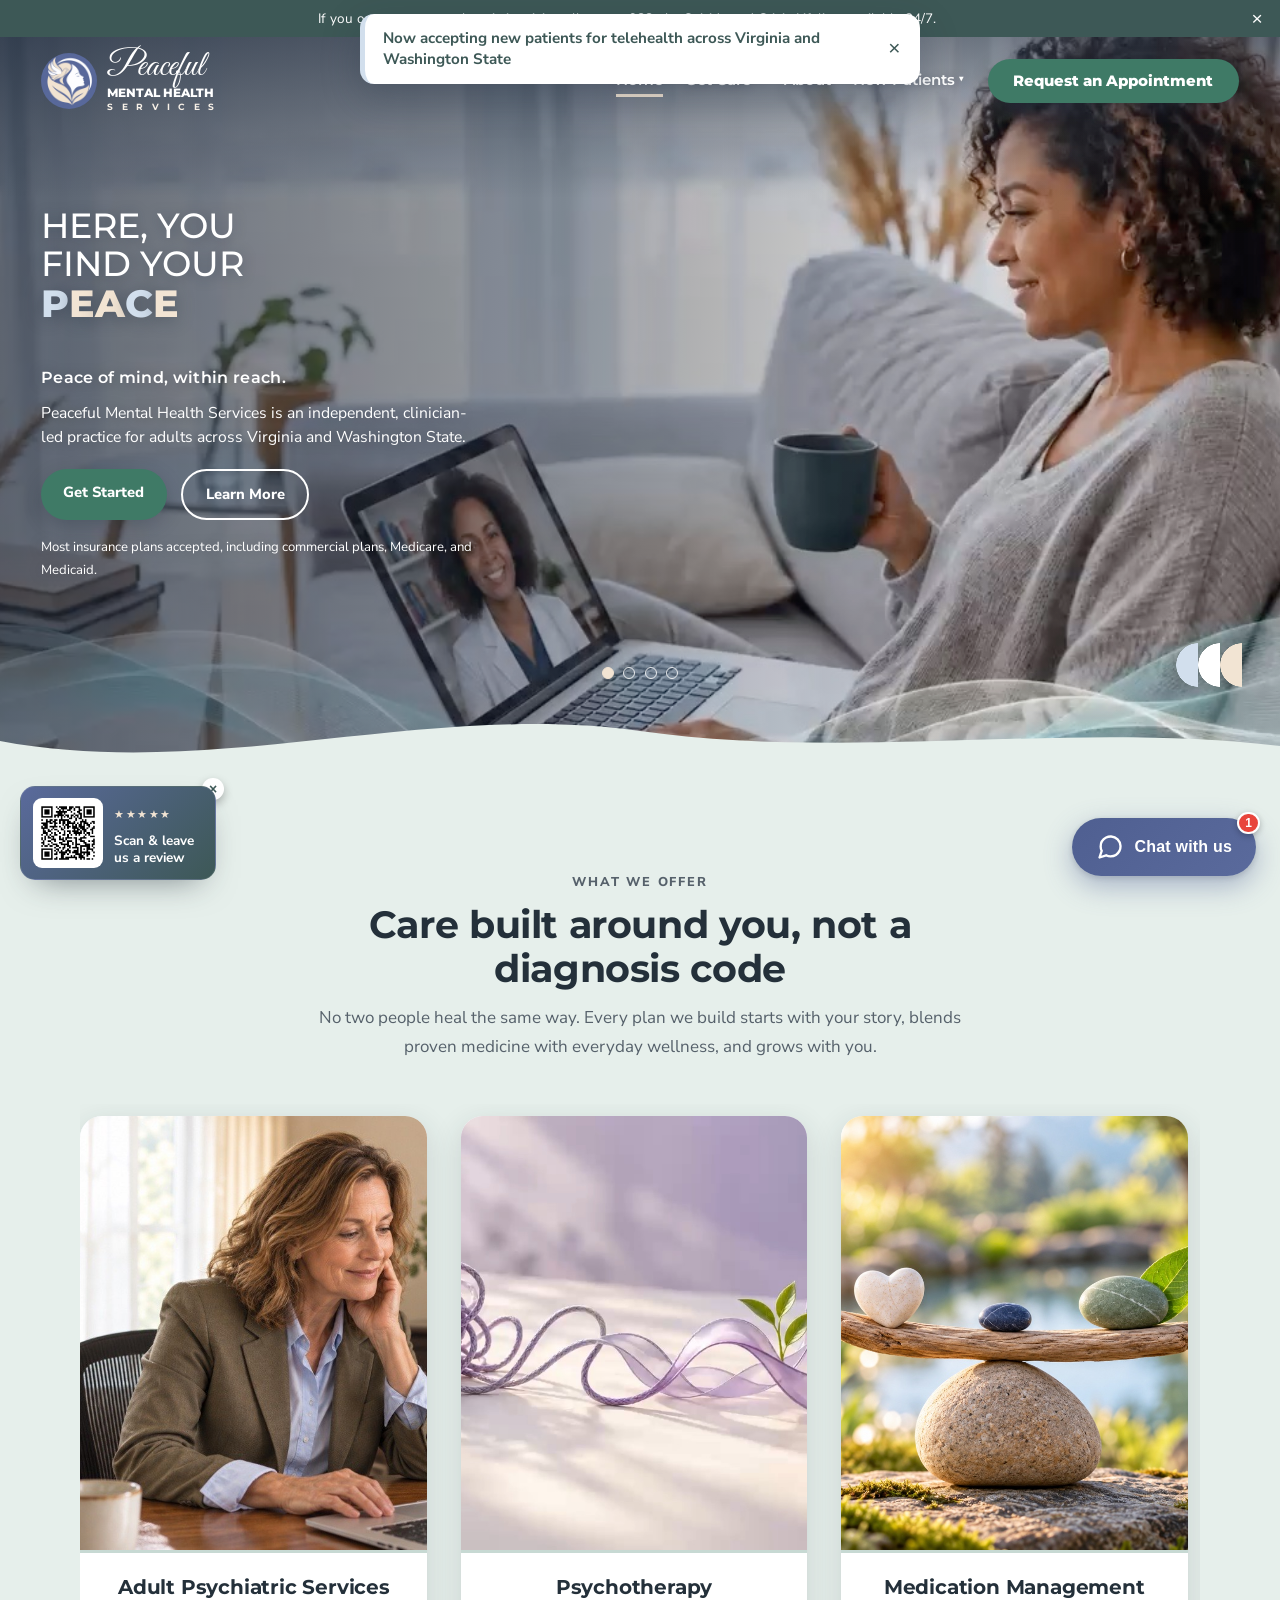
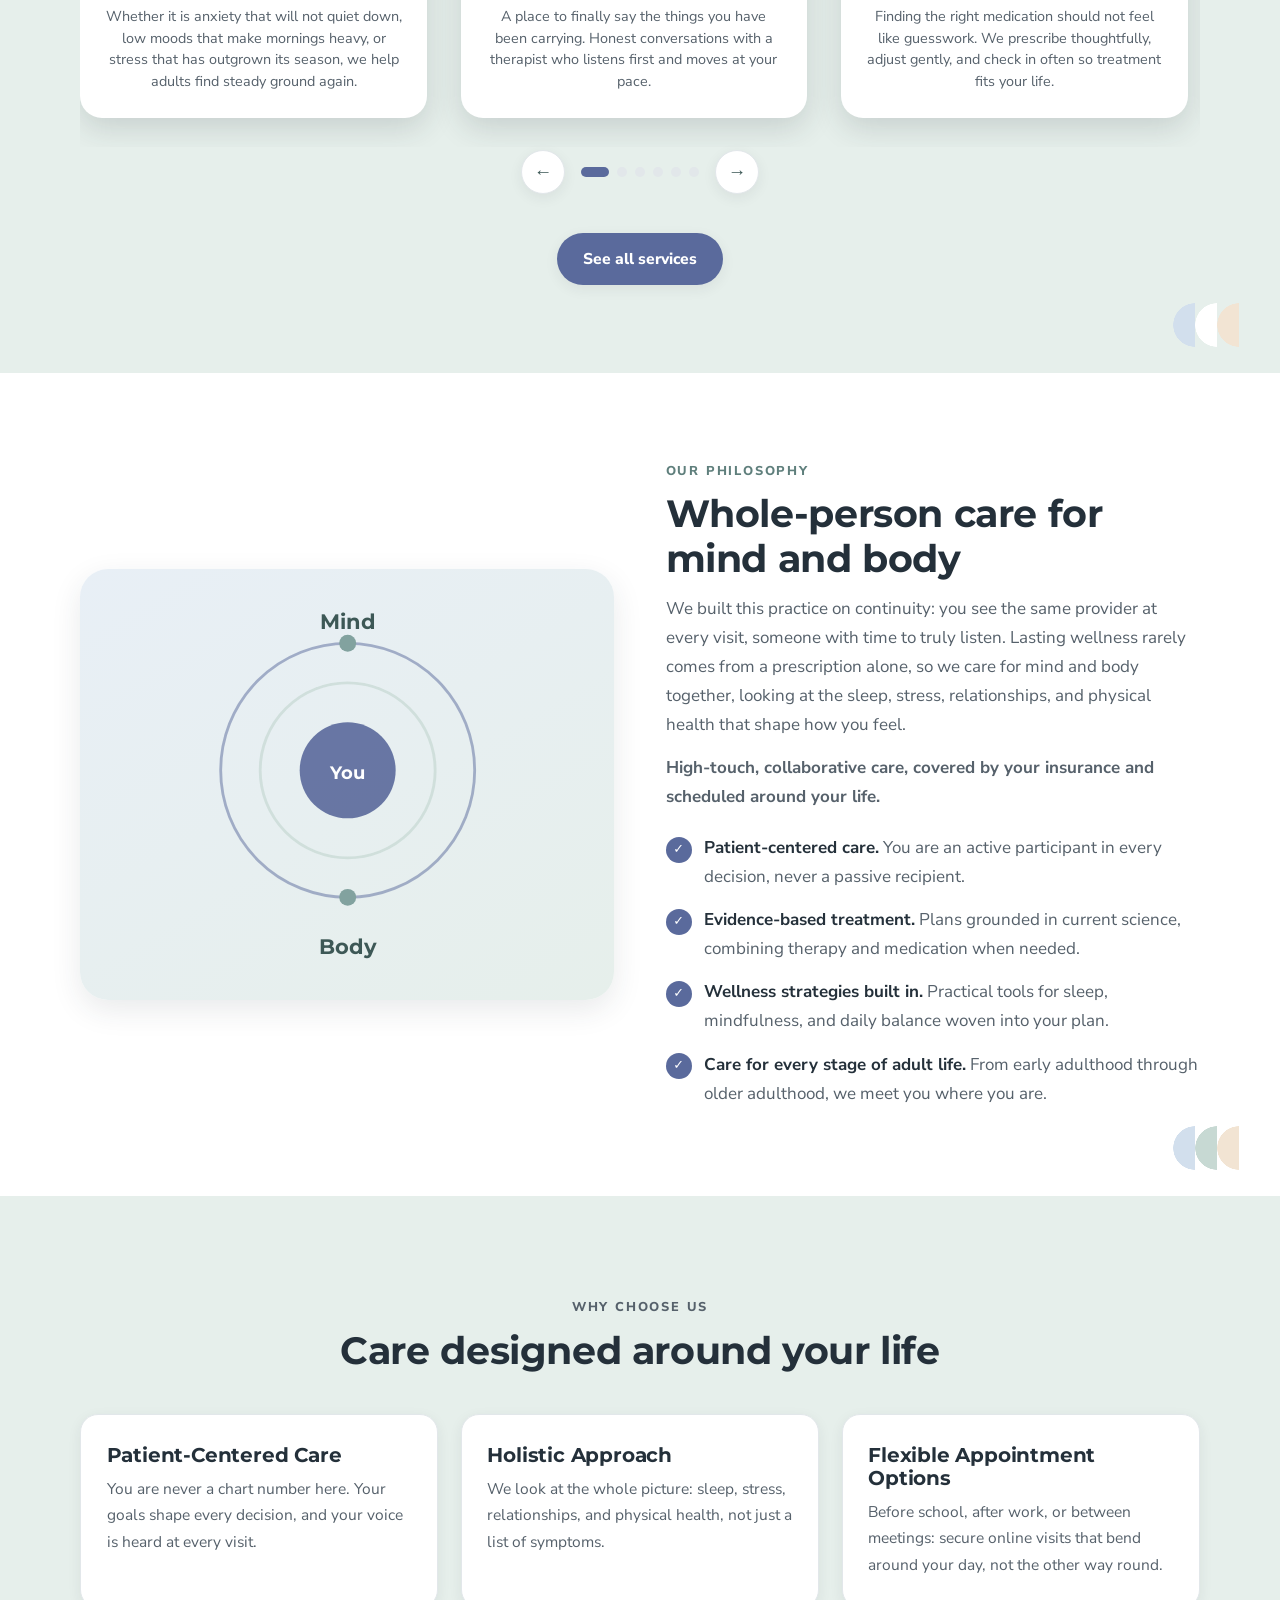
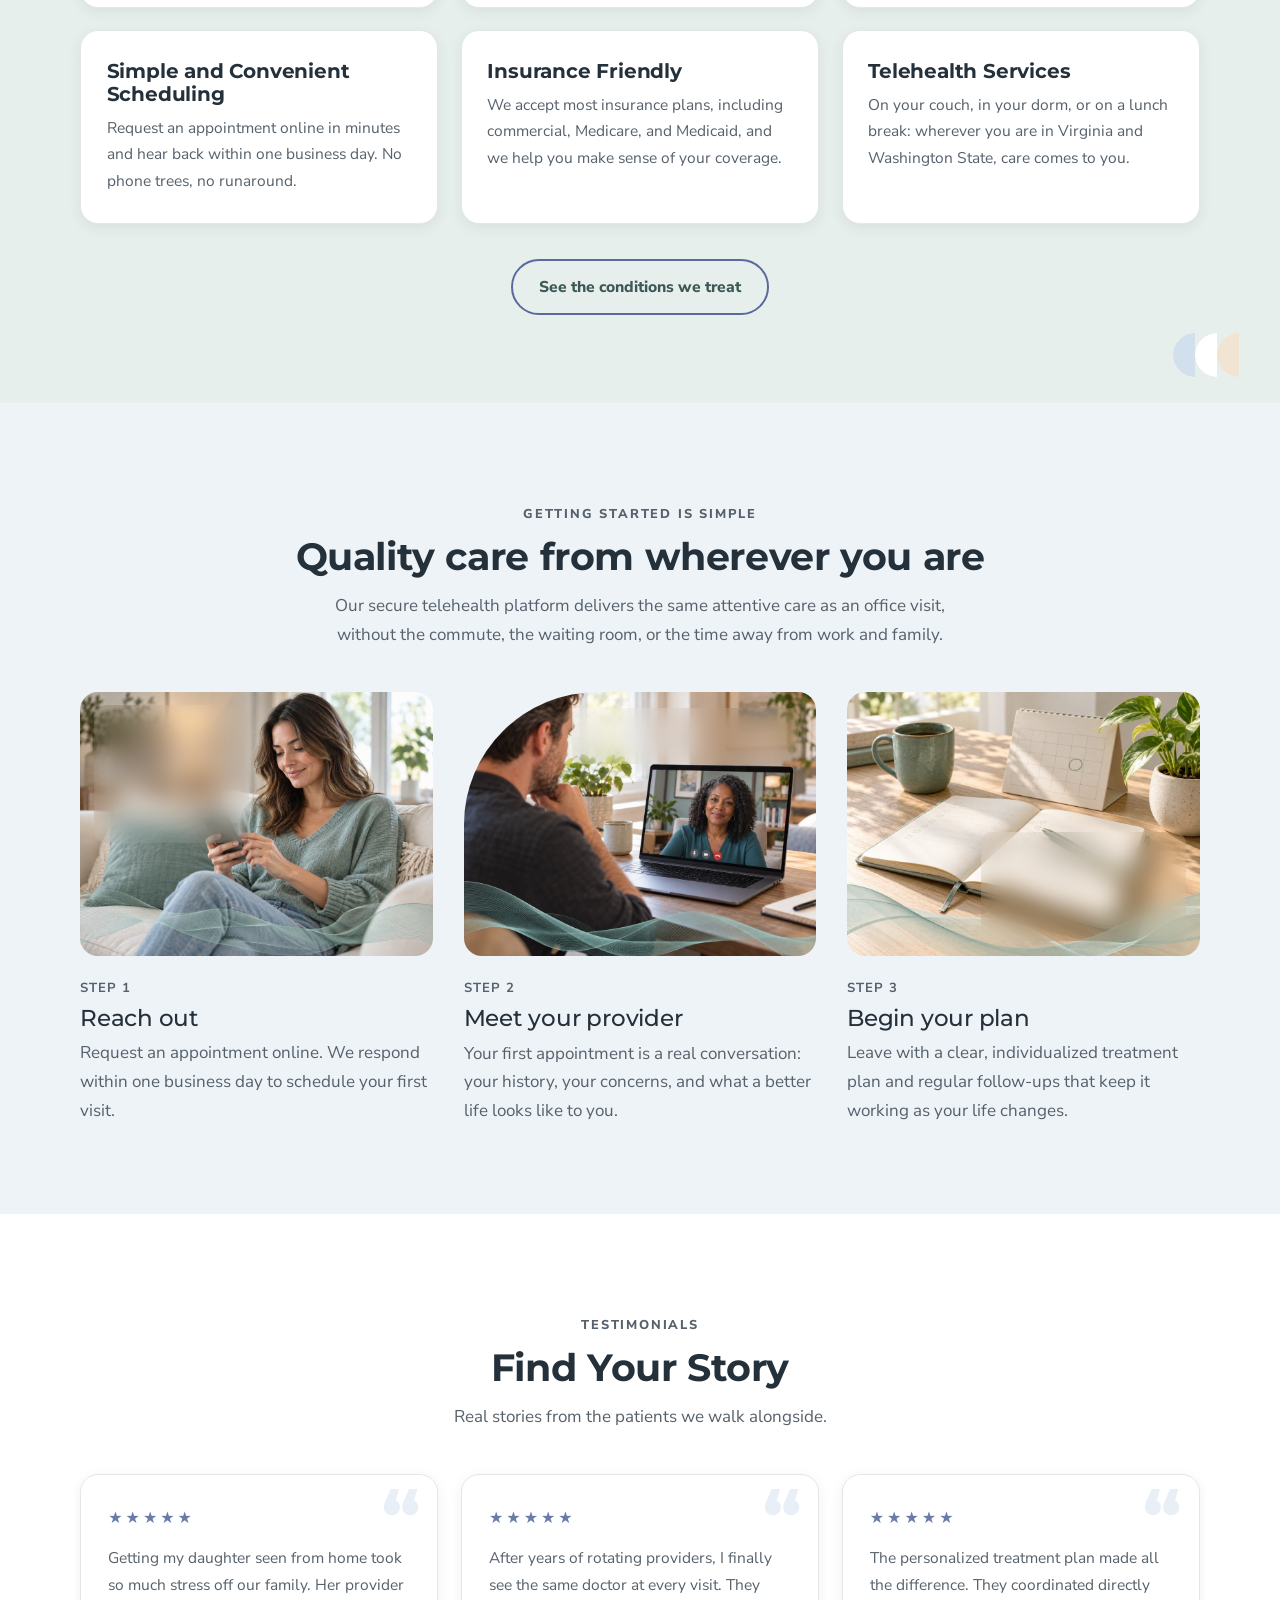
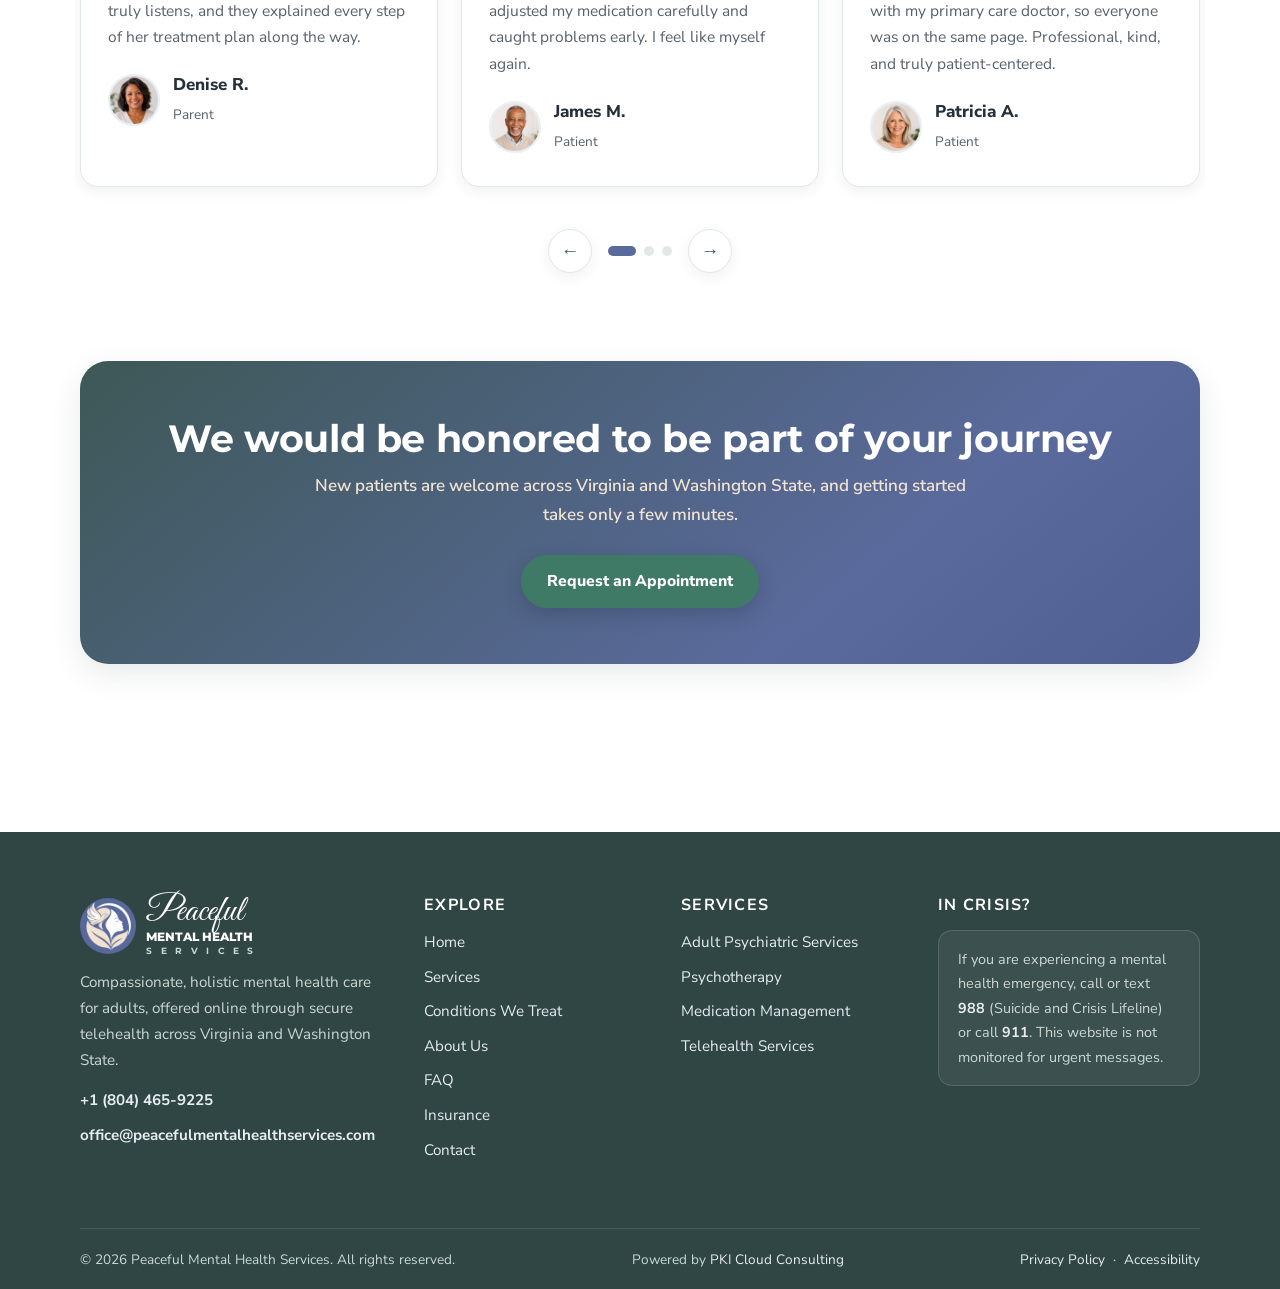
==== commit 77f49e88: "Contact form on a Cloudflare Worker, smaller phone hero text - Care finder posts to the pmhs-consult" ====
--- a/index.html
+++ b/index.html
@@ -25,7 +25,7 @@
 <meta name="twitter:card" content="summary_large_image">
 <meta name="twitter:image" content="https://www.peacefulmentalhealthservices.com/assets/img/og-share-v5.png">
 <meta name="color-scheme" content="light">
-<link rel="stylesheet" href="assets/css/pmhs.css?ver=pmhs-64">
+<link rel="stylesheet" href="assets/css/pmhs.css?ver=pmhs-65">
 <script type="application/ld+json">{
  "@context": "https://schema.org",
  "@type": "MedicalBusiness",
--- a/assets/css/pmhs.css
+++ b/assets/css/pmhs.css
@@ -1481,3 +1481,13 @@
 .step-glass--panel .step-track { margin-top: 0.25rem; height: 6px; }
 .step-glass--panel .step-track span { width: 14px; height: 14px; margin: -7px 0 0 -7px; box-shadow: 0 0 0 4px rgba(255, 255, 255, 0.3); }
 .step-glass--panel .step-track-labels { font-size: 0.5rem; margin-top: 0.35rem; white-space: nowrap; letter-spacing: 0.02em; }
+
+/* ================= Round 46 (2026-10-05): phone hero copy sits lower and a size smaller ================= */
+@media (max-width: 640px) {
+  body.home-overlay .hero-peace .hero-peace-grid { padding-top: calc(var(--hdr-h, 72px) + 6.6rem); padding-bottom: 4.4rem; }
+  .hero-peace .hero-peace-title { font-size: clamp(1.45rem, 7vw, 1.95rem); }
+  .hero-peace .hero-slogan { font-size: 0.86rem; }
+  .hero-peace .hero-lede-desktop { font-size: 0.84rem; line-height: 1.5; margin-bottom: 0.9rem; }
+  .hero-peace .hero-ctas .btn { padding: 0.55rem 1rem; font-size: 0.8rem; }
+  .hero-peace .hero-note { font-size: 0.68rem; }
+}
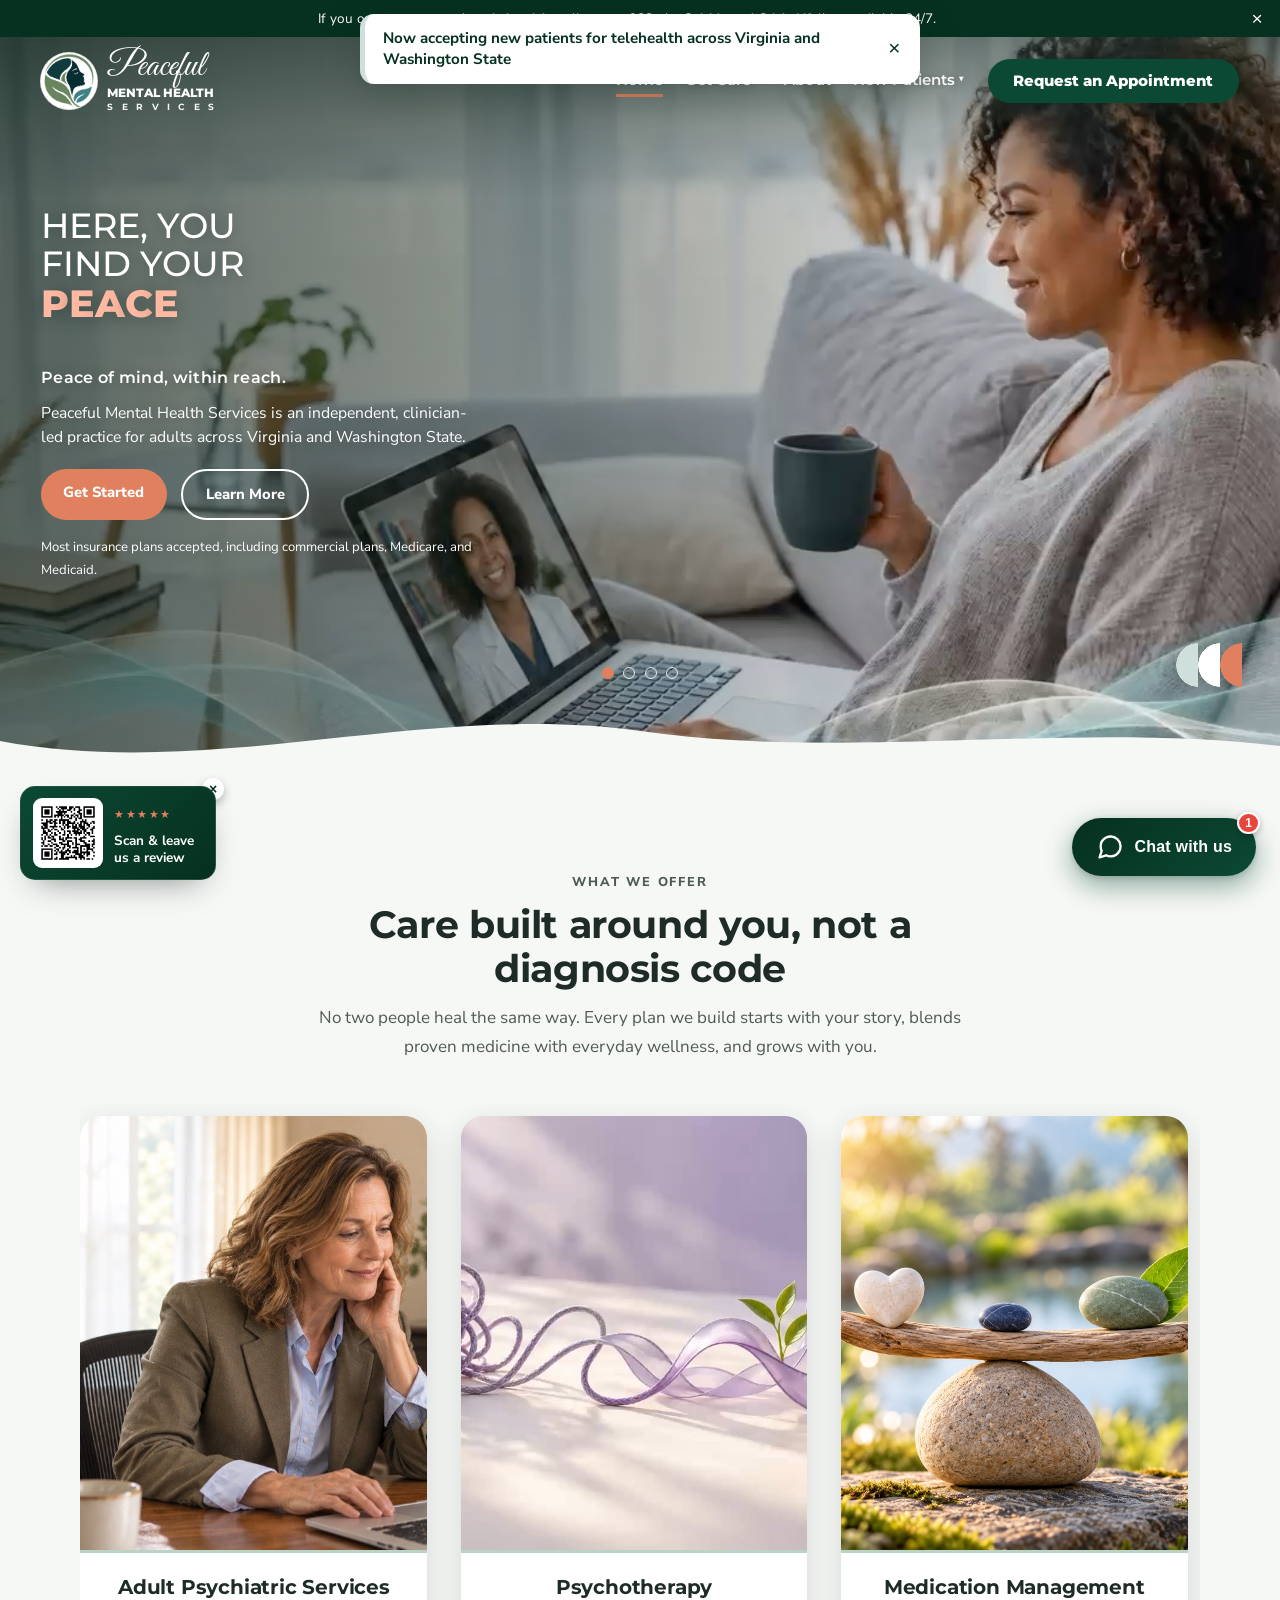
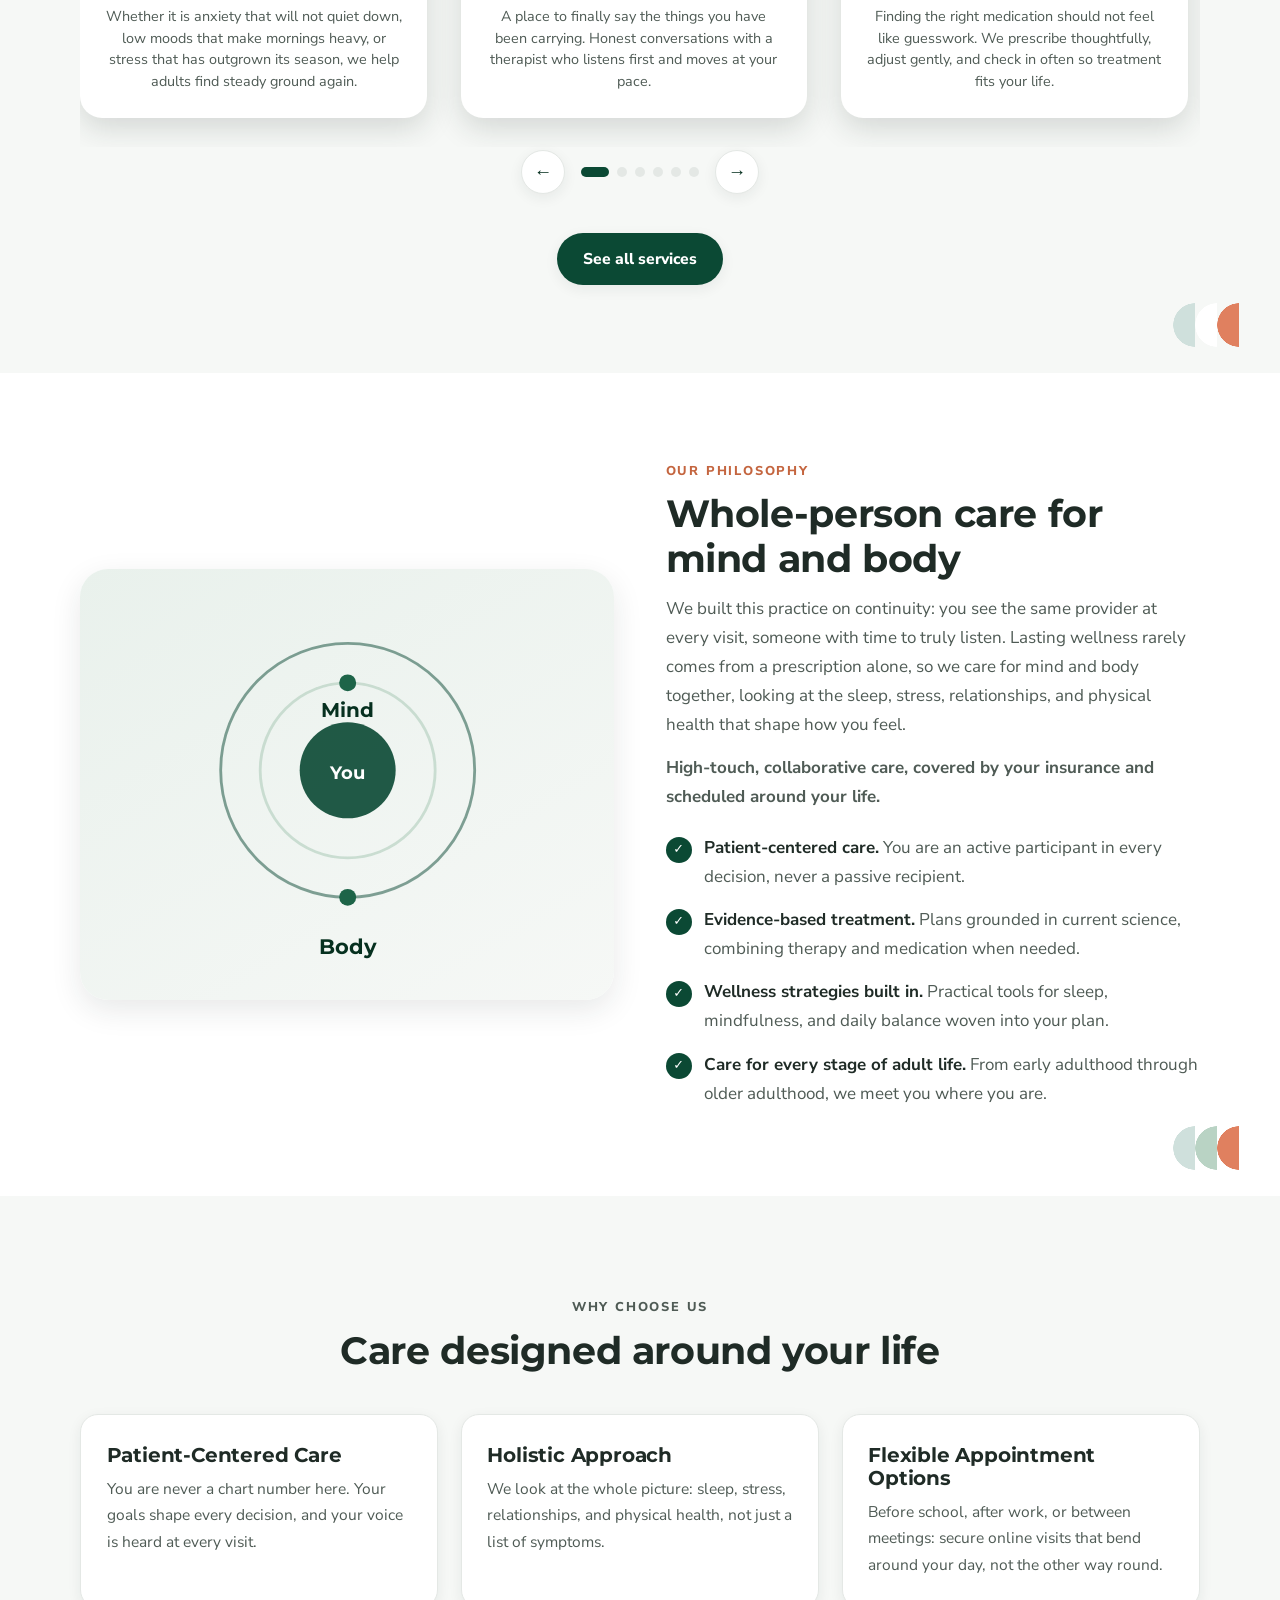
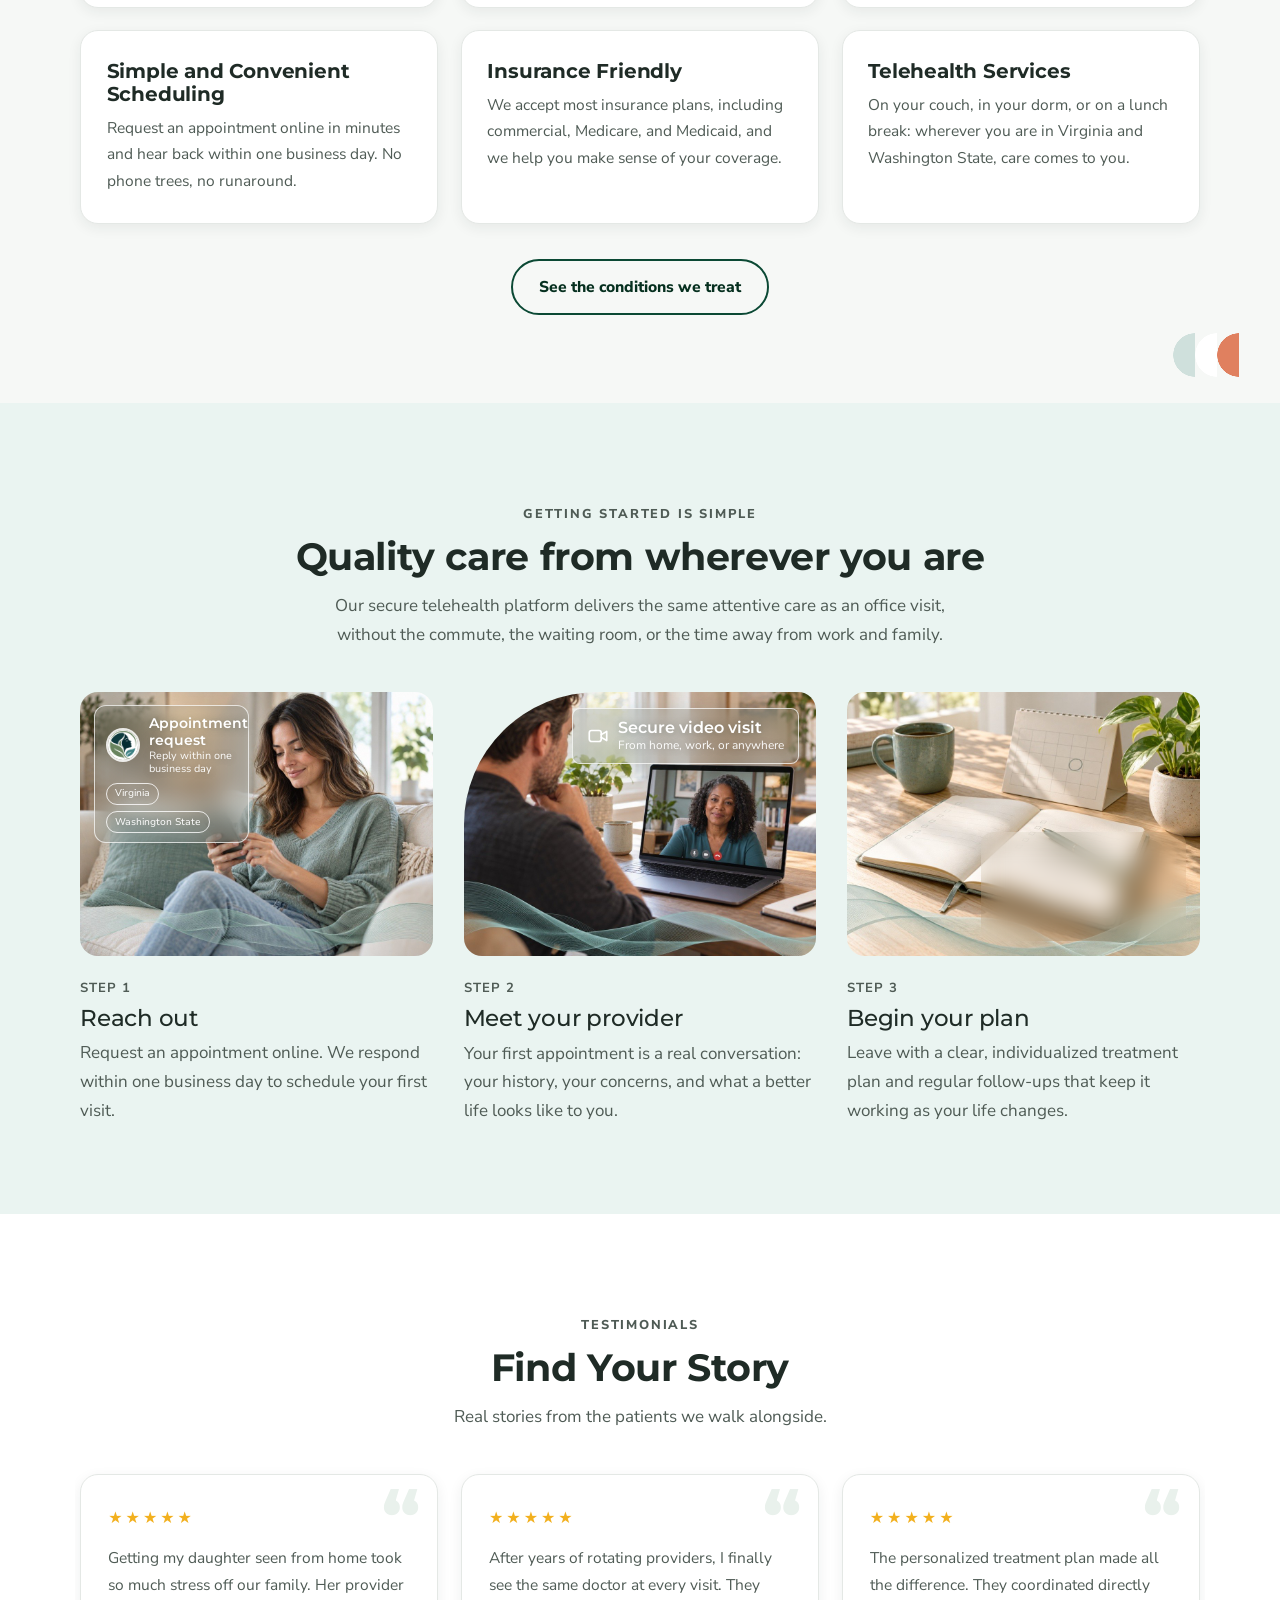
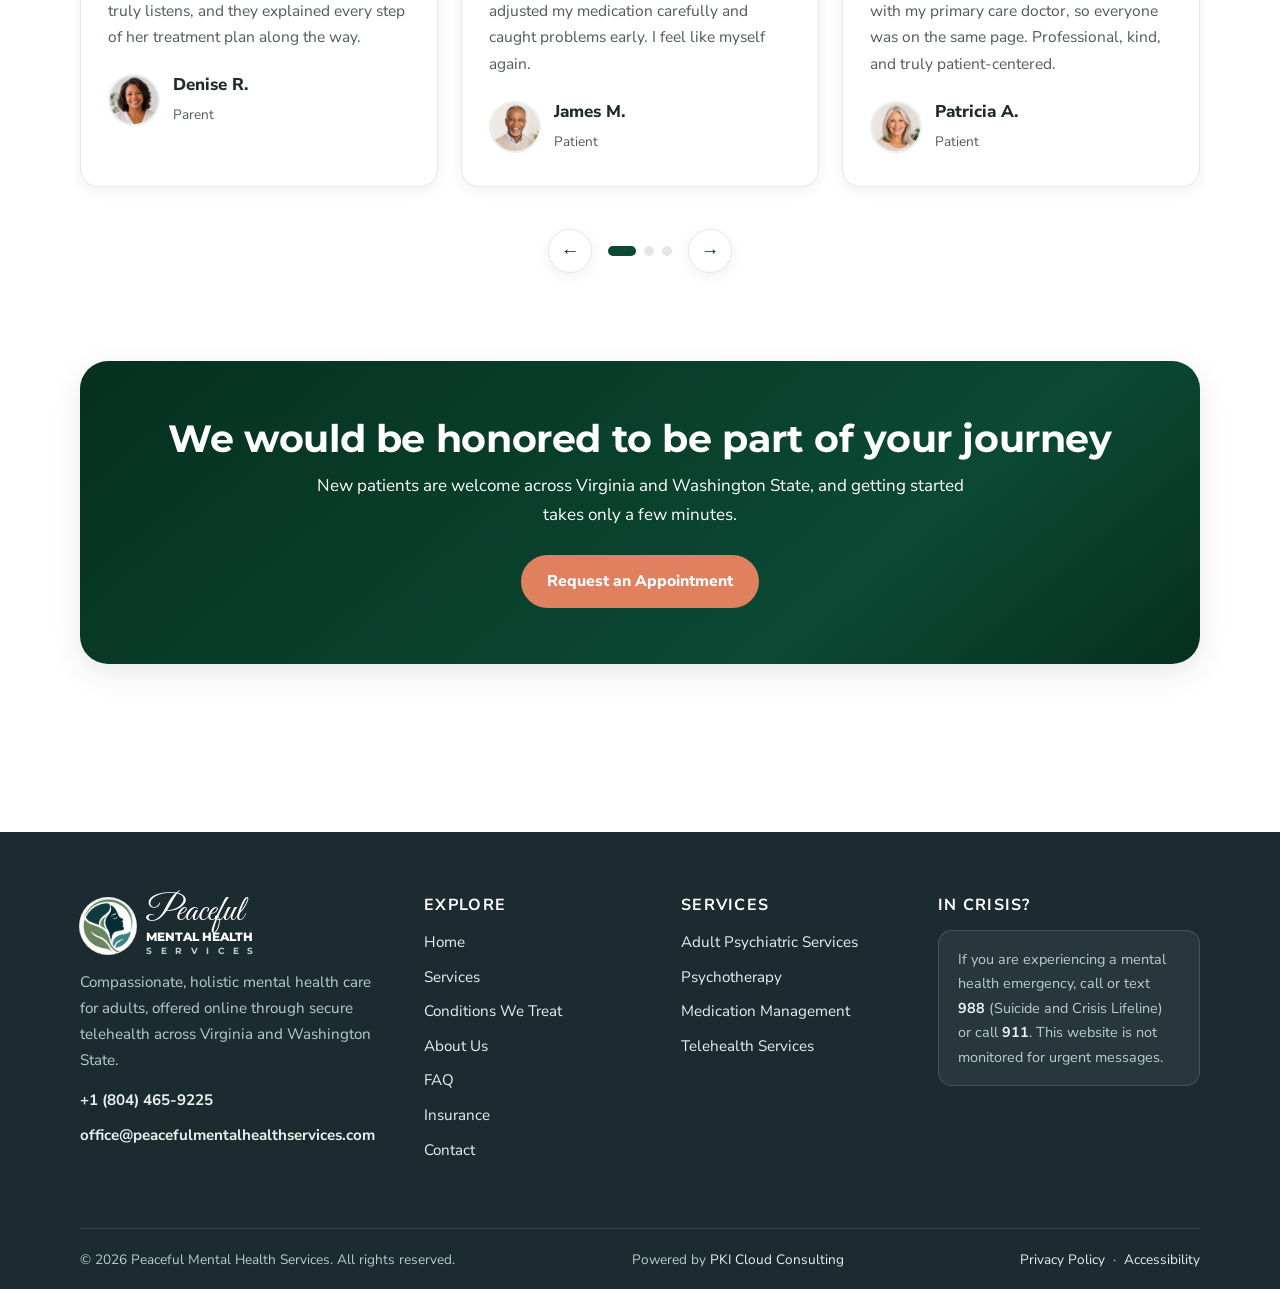
==== commit ea957cbf: "Back to the Alma green look, Get Care menu stays open, Mind on the inner ring Restore the forest gre" ====
--- a/index.html
+++ b/index.html
@@ -13,25 +13,25 @@
 <link rel="preconnect" href="https://fonts.googleapis.com">
 <link rel="preconnect" href="https://fonts.gstatic.com" crossorigin>
 <link href="https://fonts.googleapis.com/css2?family=Great+Vibes&family=Montserrat:wght@500;600;700;800&family=Nunito+Sans:wght@400;700;800&display=swap" rel="stylesheet">
-<link rel="icon" href="assets/img/favicon-32-v5.png" sizes="32x32">
-<link rel="icon" href="assets/img/favicon-192-v5.png" sizes="192x192">
-<link rel="apple-touch-icon" href="assets/img/apple-touch-icon-v5.png">
-<link rel="icon" href="assets/img/favicon-48-v5.png" sizes="48x48">
+<link rel="icon" href="assets/img/favicon-32.png" sizes="32x32">
+<link rel="icon" href="assets/img/favicon-192.png" sizes="192x192">
+<link rel="apple-touch-icon" href="assets/img/apple-touch-icon.png">
+<link rel="icon" href="assets/img/favicon-48-green.png" sizes="48x48">
 <meta property="og:site_name" content="Peaceful Mental Health Services">
-<meta property="og:image" content="https://www.peacefulmentalhealthservices.com/assets/img/og-share-v5.png">
+<meta property="og:image" content="https://www.peacefulmentalhealthservices.com/assets/img/og-share-green.png">
 <meta property="og:image:width" content="1200">
 <meta property="og:image:height" content="630">
 <meta property="og:image:alt" content="Peaceful Mental Health Services logo">
 <meta name="twitter:card" content="summary_large_image">
-<meta name="twitter:image" content="https://www.peacefulmentalhealthservices.com/assets/img/og-share-v5.png">
+<meta name="twitter:image" content="https://www.peacefulmentalhealthservices.com/assets/img/og-share-green.png">
 <meta name="color-scheme" content="light">
-<link rel="stylesheet" href="assets/css/pmhs.css?ver=pmhs-65">
+<link rel="stylesheet" href="assets/css/pmhs.css?ver=pmhs-67">
 <script type="application/ld+json">{
  "@context": "https://schema.org",
  "@type": "MedicalBusiness",
  "name": "Peaceful Mental Health Services",
  "url": "https://www.peacefulmentalhealthservices.com/",
- "image": "https://www.peacefulmentalhealthservices.com/assets/img/logo-full-v5.png",
+ "image": "https://www.peacefulmentalhealthservices.com/assets/img/logo-full.jpeg",
  "telephone": "+1-804-465-9225",
  "email": "office@peacefulmentalhealthservices.com",
  "description": "Online psychiatric care for adults: evaluations, medication management, psychotherapy, and secure telehealth.",
@@ -103,7 +103,7 @@
   <div class="container">
     <a class="brand" href="./">
       <span class="brand-mark brand-mark--logo" aria-hidden="true">
-        <img src="assets/img/logo-mark-v5.png" alt="" width="42" height="42">
+        <img src="assets/img/logo-mark.png" alt="" width="42" height="42">
       </span>
       <span class="brand-name"><span class="bn-1">Peaceful</span> <span class="bn-2">Mental Health</span><small class="brand-sub" aria-label="Services"><span>S</span><span>e</span><span>r</span><span>v</span><span>i</span><span>c</span><span>e</span><span>s</span></small></span>
     </a>
@@ -173,23 +173,23 @@
   <section class="hero hero-peace">
     <div class="container hero-peace-grid">
       <div class="hero-peace-top">
-        <h1 class="hero-peace-title rise" style="--d:.1s"><span class="hero-peace-lead">Here, you find your</span> <span class="hero-word" style="--wc:#d2dfed;--wcl:#d2dfed">Peace</span></h1>
+        <h1 class="hero-peace-title rise" style="--d:.1s"><span class="hero-peace-lead">Here, you find your</span> <span class="hero-word" style="--wc:#e0704f;--wcl:#ffb8a2">Peace</span></h1>
       </div>
       <div class="hero-carousel rise" style="--d:.2s" aria-roledescription="carousel" aria-label="Find your peace">
         <div class="hero-car-frame">
-          <figure class="hero-car-slide is-active" data-video="assets/video/hero-teal-laptop-1.mp4" data-word="Peace" data-color="#d2dfed" data-color-light="#d2dfed">
+          <figure class="hero-car-slide is-active" data-video="assets/video/hero-teal-laptop-1.mp4" data-word="Peace" data-color="#e0704f" data-color-light="#ffb8a2">
             <img src="assets/img/hero-teal-laptop-1-poster.jpeg" alt="" style="object-position:70% center" decoding="async">
             <figcaption>Peaceful Mental Health Services is an independent, clinician-led practice for adults across Virginia and Washington State.</figcaption>
           </figure>
-          <figure class="hero-car-slide" data-word="Purpose" data-color="#d2dfed" data-color-light="#d2dfed">
+          <figure class="hero-car-slide" data-word="Purpose" data-color="#e0704f" data-color-light="#ffb8a2">
             <img src="assets/img/hero-man-grey-1.jpeg" alt="" style="object-position:60% center" loading="lazy" decoding="async">
             <figcaption>Care that fits around your workday, from wherever you are.</figcaption>
           </figure>
-          <figure class="hero-car-slide" data-video="assets/video/hero-teal-group-1.mp4" data-word="Strength" data-color="#d2dfed" data-color-light="#d2dfed">
+          <figure class="hero-car-slide" data-video="assets/video/hero-teal-group-1.mp4" data-word="Strength" data-color="#e0704f" data-color-light="#ffb8a2">
             <img src="assets/img/hero-teal-group-1-poster.jpeg" alt="" style="object-position:center 30%" loading="lazy" decoding="async">
             <figcaption>Unhurried visits, with care built around your life.</figcaption>
           </figure>
-          <figure class="hero-car-slide" data-video="assets/video/hero-teal-bird-1.mp4" data-word="Harmony" data-color="#d2dfed" data-color-light="#d2dfed">
+          <figure class="hero-car-slide" data-video="assets/video/hero-teal-bird-1.mp4" data-word="Harmony" data-color="#e0704f" data-color-light="#ffb8a2">
             <img src="assets/img/hero-teal-bird-1-poster.jpeg" alt="" style="object-position:60% center" loading="lazy" decoding="async">
             <figcaption>Room to breathe again, at your own pace.</figcaption>
           </figure>
@@ -207,7 +207,7 @@
       </div>
     </div>
     <svg class="hero-wave" viewBox="0 0 1440 70" preserveAspectRatio="none" width="100%" height="70" aria-hidden="true">
-      <path d="M0 40 C 240 80, 480 0, 720 30 C 960 60, 1200 20, 1440 45 L1440 70 L0 70 Z" fill="#e6efeb"/>
+      <path d="M0 40 C 240 80, 480 0, 720 30 C 960 60, 1200 20, 1440 45 L1440 70 L0 70 Z" fill="#f6f8f6"/>
     </svg>
   </section>
   <script>
@@ -459,14 +459,14 @@
     <div class="container split">
       <div class="split-art" aria-hidden="true">
         <svg viewBox="0 0 300 260" width="90%" aria-hidden="true">
-          <circle cx="150" cy="120" r="90" fill="none" stroke="#5a6a9c" stroke-width="2" opacity="0.5"/>
-          <circle cx="150" cy="120" r="62" fill="none" stroke="#c7d9d3" stroke-width="2" opacity="0.7"/>
-          <circle cx="150" cy="120" r="34" fill="#5a6a9c" opacity="0.9"/>
+          <circle cx="150" cy="120" r="90" fill="none" stroke="#0b4934" stroke-width="2" opacity="0.5"/>
+          <circle cx="150" cy="120" r="62" fill="none" stroke="#b9d3c4" stroke-width="2" opacity="0.7"/>
+          <circle cx="150" cy="120" r="34" fill="#0b4934" opacity="0.9"/>
           <text x="150" y="126" text-anchor="middle" fill="#fff" font-family="Montserrat, sans-serif" font-weight="700" font-size="13">You</text>
-          <text x="150" y="20" text-anchor="middle" fill="#3d5856" font-family="Montserrat, sans-serif" font-weight="700" font-size="15">Mind</text>
-          <text x="150" y="250" text-anchor="middle" fill="#3d5856" font-family="Montserrat, sans-serif" font-weight="700" font-size="15">Body</text>
-          <circle cx="150" cy="30" r="6" fill="#82a29f"/>
-          <circle cx="150" cy="210" r="6" fill="#82a29f"/>
+          <text x="150" y="82" text-anchor="middle" fill="#06301f" font-family="Montserrat, sans-serif" font-weight="700" font-size="14">Mind</text>
+          <text x="150" y="250" text-anchor="middle" fill="#06301f" font-family="Montserrat, sans-serif" font-weight="700" font-size="15">Body</text>
+          <circle cx="150" cy="58" r="6" fill="#1d6448"/>
+          <circle cx="150" cy="210" r="6" fill="#1d6448"/>
         </svg>
       </div>
       <div>
@@ -536,7 +536,7 @@
           <div class="step-media">
             <img src="assets/img/step-reach-out-1.jpeg" alt="" style="object-position:center" loading="lazy" decoding="async">
             <div class="step-glass step-glass--match" aria-hidden="true">
-              <span class="step-glass-avatar"><img src="assets/img/logo-mark-v5.png" alt=""></span>
+              <span class="step-glass-avatar"><img src="assets/img/logo-mark.png" alt=""></span>
               <span class="step-glass-text"><strong>Appointment request</strong><small>Reply within one business day</small></span>
               <span class="step-glass-chips"><span>Virginia</span><span>Washington State</span></span>
             </div>
@@ -692,9 +692,9 @@
     <div class="footer-brand">
       <a class="brand" href="./">
         <span class="brand-mark brand-mark--logo" aria-hidden="true">
-          <img src="assets/img/logo-mark-v5.png" alt="" width="42" height="42">
+          <img src="assets/img/logo-mark.png" alt="" width="42" height="42">
         </span>
-        <span class="brand-name" style="color:#fff;"><span class="bn-1">Peaceful</span> <span class="bn-2">Mental Health</span><small class="brand-sub" style="color:#c7d9d3;" aria-label="Services"><span>S</span><span>e</span><span>r</span><span>v</span><span>i</span><span>c</span><span>e</span><span>s</span></small></span>
+        <span class="brand-name" style="color:#fff;"><span class="bn-1">Peaceful</span> <span class="bn-2">Mental Health</span><small class="brand-sub" style="color:#b9d3c4;" aria-label="Services"><span>S</span><span>e</span><span>r</span><span>v</span><span>i</span><span>c</span><span>e</span><span>s</span></small></span>
       </a>
       <p>Compassionate, holistic mental health care for adults, offered online through secure telehealth across Virginia and Washington State.</p>
       <ul class="footer-contact">
@@ -738,7 +738,7 @@
 </footer>
 
 <!-- ===== Peaceful assistant chatbot ===== -->
-<link rel="stylesheet" href="assets/chatbot/pmhs-chatbot.css?ver=pmhs-13">
+<link rel="stylesheet" href="assets/chatbot/pmhs-chatbot.css?ver=pmhs-14">
 <div id="pm-chat" data-base="" aria-live="polite">
   <button id="pm-chat-toggle" aria-label="Open help chat" aria-expanded="false">
     <span class="pm-chat-toggle__ring" aria-hidden="true"></span>
@@ -748,7 +748,7 @@
   </button>
   <section id="pm-chat-panel" role="dialog" aria-label="Peaceful Mental Health Services help chat" hidden>
     <header id="pm-chat-head">
-      <span class="pm-chat-avatar" aria-hidden="true"><img src="assets/img/logo-mark-v5.png" alt=""></span>
+      <span class="pm-chat-avatar" aria-hidden="true"><img src="assets/img/logo-mark.png" alt=""></span>
       <div class="pm-chat-head__text">
         <strong>Peaceful Assistant</strong>
         <span><i class="pm-chat-dot"></i>Online, typically replies instantly</span>
@@ -771,16 +771,16 @@
 <style id="pm-gqr-style">
 .pm-gqr{position:fixed;left:20px;bottom:20px;z-index:9998;display:none;font-family:"Nunito Sans",sans-serif;}
 @media (min-width:767px){.pm-gqr{display:block;}}
-.pm-gqr__card{position:relative;display:flex;align-items:center;gap:11px;text-decoration:none;background:linear-gradient(135deg,#5a6a9c 0%,#3d5856 100%);color:#fff;border-radius:15px;padding:11px 12px;max-width:196px;box-shadow:0 14px 34px -16px rgba(36, 48, 58,.6);border:1px solid rgba(255,255,255,.10);animation:pm-gqr-in .5s cubic-bezier(.2,.7,.2,1) both;}
-.pm-gqr__card:hover{transform:translateY(-2px);box-shadow:0 20px 42px -14px rgba(36, 48, 58,.65);}
+.pm-gqr__card{position:relative;display:flex;align-items:center;gap:11px;text-decoration:none;background:linear-gradient(135deg,#0b4934 0%,#06301f 100%);color:#fff;border-radius:15px;padding:11px 12px;max-width:196px;box-shadow:0 14px 34px -16px rgba(31, 43, 38,.6);border:1px solid rgba(255,255,255,.10);animation:pm-gqr-in .5s cubic-bezier(.2,.7,.2,1) both;}
+.pm-gqr__card:hover{transform:translateY(-2px);box-shadow:0 20px 42px -14px rgba(31, 43, 38,.65);}
 .pm-gqr__card,.pm-gqr__card:hover{transition:transform .2s ease,box-shadow .2s ease;}
 @keyframes pm-gqr-in{from{opacity:0;transform:translateY(14px)}to{opacity:1;transform:translateY(0)}}
 .pm-gqr__qr{flex:none;background:#fff;border-radius:9px;padding:5px;line-height:0;}
 .pm-gqr__qr img{width:60px;height:60px;display:block;}
-.pm-gqr__stars{color:#f2e4d3;font-size:11px;letter-spacing:1.5px;line-height:1;}
+.pm-gqr__stars{color:#e0805f;font-size:11px;letter-spacing:1.5px;line-height:1;}
 .pm-gqr__title{display:block;margin-top:4px;font-size:13.5px;font-weight:700;line-height:1.3;max-width:112px;}.pm-gqr__click{display:none;}@media (max-width:1023px){.pm-gqr__scan{display:none;}.pm-gqr__click{display:inline;}}
-.pm-gqr__close{position:absolute;top:-8px;right:-8px;width:22px;height:22px;border-radius:50%;border:none;background:#fff;color:#3d5856;font-size:14px;line-height:20px;font-weight:700;cursor:pointer;box-shadow:0 4px 10px rgba(0,0,0,.28);padding:0;}
-.pm-gqr__close:hover{background:#eef3f8;}
+.pm-gqr__close{position:absolute;top:-8px;right:-8px;width:22px;height:22px;border-radius:50%;border:none;background:#fff;color:#06301f;font-size:14px;line-height:20px;font-weight:700;cursor:pointer;box-shadow:0 4px 10px rgba(0,0,0,.28);padding:0;}
+.pm-gqr__close:hover{background:#eaf4f1;}
 @media (prefers-reduced-motion:reduce){.pm-gqr__card{animation:none;transition:none;}.pm-gqr__card:hover{transform:none;}}
 </style>
 <div class="pm-gqr" id="pmGqr">
@@ -796,6 +796,6 @@
 <script>try{if(sessionStorage.getItem('pmGqrHidden')){var w=document.getElementById('pmGqr');if(w)w.style.display='none';}}catch(e){}</script>
 <!-- /Leave-a-review QR widget -->
 
-<script src="assets/js/nav.js?ver=pmhs-5" defer></script>
+<script src="assets/js/nav.js?ver=pmhs-6" defer></script>
 </body>
 </html>
--- a/assets/css/pmhs.css
+++ b/assets/css/pmhs.css
@@ -1,21 +1,21 @@
 /* Peaceful Mental Health Services - design system
-   Palette: deep calm teal, warm sand, soft sage. Type: Montserrat display, Nunito Sans body. */
+   Palette: Alma forest green, coral accent, pale sage. Type: Montserrat display, Nunito Sans body. */
 
 :root {
-  --ink: #24303a;
-  --ink-soft: #56616b;
-  --teal: #5a6a9c;
-  --teal-dark: #3d5856;
-  --teal-tint: #e8eff6;
-  --sage: #c7d9d3;
-  --sand: #e6efeb;
+  --ink: #1f2b26;
+  --ink-soft: #4f5b55;
+  --teal: #0b4934;
+  --teal-dark: #06301f;
+  --teal-tint: #e9f1ec;
+  --sage: #b9d3c4;
+  --sand: #f6f8f6;
   --cream: #ffffff;
-  --apricot: #82a29f;
-  --apricot-dark: #5f7f7c;
+  --apricot: #e0805f;
+  --apricot-dark: #c4653f;
   --white: #ffffff;
-  --line: #e2e7ea;
-  --shadow: 0 10px 30px rgba(36, 48, 58, 0.10);
-  --shadow-soft: 0 4px 14px rgba(36, 48, 58, 0.07);
+  --line: #e4e8e5;
+  --shadow: 0 10px 30px rgba(31, 43, 38, 0.10);
+  --shadow-soft: 0 4px 14px rgba(31, 43, 38, 0.07);
   --radius: 18px;
   --radius-lg: 28px;
   --measure: 66ch;
@@ -153,9 +153,9 @@
 .hero {
   position: relative; overflow: hidden;
   background:
-    radial-gradient(60% 90% at 85% 10%, rgba(199, 217, 211, 0.35), transparent 65%),
-    radial-gradient(50% 80% at 10% 90%, rgba(130, 162, 159, 0.16), transparent 60%),
-    linear-gradient(170deg, #eef4f1 0%, var(--cream) 60%);
+    radial-gradient(60% 90% at 85% 10%, rgba(185, 211, 196, 0.35), transparent 65%),
+    radial-gradient(50% 80% at 10% 90%, rgba(29, 100, 72, 0.16), transparent 60%),
+    linear-gradient(170deg, #f6f8f6 0%, var(--cream) 60%);
   padding: clamp(3.5rem, 8vw, 6.5rem) 0 0;
 }
 .hero-grid { display: grid; grid-template-columns: 1.1fr 0.9fr; gap: 3rem; align-items: center; }
@@ -194,10 +194,10 @@
 .hero-slide--family { background-image: url("../img/hero-family-1.jpeg"); }
 .hero-photo::before {
   content: ""; position: absolute; inset: 0; z-index: 1;
-  background: linear-gradient(100deg, rgba(30, 42, 60, 0.68) 0%, rgba(30, 42, 60, 0.44) 45%, rgba(30, 42, 60, 0.16) 72%, rgba(30, 42, 60, 0.10) 100%);
+  background: linear-gradient(100deg, rgba(18, 38, 30, 0.68) 0%, rgba(18, 38, 30, 0.44) 45%, rgba(18, 38, 30, 0.16) 72%, rgba(18, 38, 30, 0.10) 100%);
 }
 .hero-photo .container, .hero-photo .hero-wave { position: relative; z-index: 2; }
-.hero-copy { max-width: 620px; text-shadow: 0 1px 14px rgba(30, 42, 60, 0.35); }
+.hero-copy { max-width: 620px; text-shadow: 0 1px 14px rgba(18, 38, 30, 0.35); }
 .hero-photo .hero-eyebrow { background: rgba(255, 255, 255, 0.16); color: #fff; backdrop-filter: blur(4px); }
 .hero-photo h1 { color: #fff; }
 .hero-copy .lede-strong { font-weight: 800; color: #fff; margin-bottom: 0.6rem; }
@@ -213,7 +213,7 @@
   .hero-photo { aspect-ratio: auto; min-height: 580px; padding-bottom: 0.5rem; }
   .hero-slide--telehealth { background-position: 55% center; }
   .hero-photo::before {
-    background: linear-gradient(180deg, rgba(30, 42, 60, 0.74) 0%, rgba(30, 42, 60, 0.5) 55%, rgba(30, 42, 60, 0.2) 100%);
+    background: linear-gradient(180deg, rgba(18, 38, 30, 0.74) 0%, rgba(18, 38, 30, 0.5) 55%, rgba(18, 38, 30, 0.2) 100%);
   }
 }
 
@@ -221,7 +221,7 @@
 
 .section { padding-block: clamp(3rem, 7vw, 5.5rem); }
 .section-sand { background: var(--sand); }
-.section-teal { background: linear-gradient(160deg, var(--teal-dark), var(--teal)); color: #f5efe6; }
+.section-teal { background: linear-gradient(160deg, var(--teal-dark), var(--teal)); color: #f6f8f6; }
 .section-teal h2, .section-teal h3 { color: #fff; }
 .section-teal p { color: #ffffff; }
 
@@ -265,11 +265,11 @@
 .svc-photo-card {
   flex: 0 1 calc((100% - 2 * var(--svc-gap)) / 3);
   display: block; background: var(--white); border-radius: 22px; overflow: hidden;
-  box-shadow: 0 10px 30px rgba(36, 48, 58, 0.16);
+  box-shadow: 0 10px 30px rgba(31, 43, 38, 0.16);
   text-decoration: none; color: inherit;
   transition: transform 0.3s cubic-bezier(0.2, 0.7, 0.3, 1), box-shadow 0.3s ease;
 }
-.svc-photo-card:hover { transform: translateY(-8px) scale(1.015); box-shadow: 0 28px 52px rgba(36, 48, 58, 0.24); }
+.svc-photo-card:hover { transform: translateY(-8px) scale(1.015); box-shadow: 0 28px 52px rgba(31, 43, 38, 0.24); }
 .svc-photo { position: relative; display: block; aspect-ratio: 4 / 5; overflow: hidden; background: var(--teal-tint); }
 .svc-photo img { width: 100%; height: 100%; object-fit: cover; display: block; transition: transform 0.55s ease; }
 .svc-photo-card:hover .svc-photo img { transform: scale(1.07); }
@@ -295,8 +295,8 @@
   display: grid; place-items: center; margin-bottom: 1.1rem;
   background: var(--teal-tint); color: var(--teal-dark);
 }
-.card:nth-child(3n+2) .icon-chip { background: #e4ebf4; color: var(--apricot-dark); }
-.card:nth-child(3n) .icon-chip { background: #f5efe6; color: #4f5f91; }
+.card:nth-child(3n+2) .icon-chip { background: #e9f1ec; color: var(--apricot-dark); }
+.card:nth-child(3n) .icon-chip { background: #f6f8f6; color: #06301f; }
 
 /* condition pills grid */
 .pill-grid { display: grid; grid-template-columns: repeat(3, 1fr); gap: 1rem; }
@@ -358,7 +358,7 @@
   font-family: "Montserrat", "Segoe UI", system-ui, sans-serif; font-size: 4.4rem; line-height: 1; font-weight: 800;
   color: var(--teal-tint); pointer-events: none;
 }
-.tst-stars { color: #6a7bab; font-size: 1rem; letter-spacing: 3px; margin-bottom: 0.8rem; }
+.tst-stars { color: #f2b01e; font-size: 1rem; letter-spacing: 3px; margin-bottom: 0.8rem; }
 .tst-text { border: none; margin: 0 0 1.3rem; font-size: 0.97rem; color: var(--ink-soft); }
 .tst-person { display: flex; align-items: center; gap: 0.8rem; }
 .tst-avatar { flex: none; }
@@ -369,7 +369,7 @@
 /* ---------- CTA band ---------- */
 
 .cta-band {
-  background: linear-gradient(140deg, var(--teal-dark), var(--teal) 70%, #4f5f91);
+  background: linear-gradient(140deg, var(--teal-dark), var(--teal) 70%, #06301f);
   border-radius: var(--radius-lg); color: #fff;
   padding: clamp(2.2rem, 5vw, 3.5rem); text-align: center;
   box-shadow: var(--shadow);
@@ -381,8 +381,8 @@
 
 .page-hero {
   background:
-    radial-gradient(50% 90% at 90% 0%, rgba(199, 217, 211, 0.3), transparent 60%),
-    linear-gradient(170deg, #eef4f1, var(--cream));
+    radial-gradient(50% 90% at 90% 0%, rgba(185, 211, 196, 0.3), transparent 60%),
+    linear-gradient(170deg, #f6f8f6, var(--cream));
   padding: clamp(2.8rem, 6vw, 4.5rem) 0;
   border-bottom: 1px solid var(--line);
 }
@@ -418,7 +418,7 @@
   width: 100%; font: inherit; color: var(--ink);
   border: 1.5px solid var(--line); border-radius: 12px; padding: 0.7rem 0.9rem; background: var(--cream);
 }
-input:focus, select:focus, textarea:focus { outline: 3px solid rgba(90, 106, 156, 0.25); border-color: var(--teal); }
+input:focus, select:focus, textarea:focus { outline: 3px solid rgba(11, 73, 52, 0.25); border-color: var(--teal); }
 
 /* ---------- FAQ ---------- */
 
@@ -433,13 +433,13 @@
 
 /* ---------- Footer ---------- */
 
-.site-footer { background: #2f4644; color: #ccd8d4; margin-top: clamp(3rem, 7vw, 5rem); }
+.site-footer { background: #1b2b30; color: #b9cdc9; margin-top: clamp(3rem, 7vw, 5rem); }
 .footer-grid {
   display: grid; grid-template-columns: 1.4fr 1fr 1fr 1.2fr; gap: 2.4rem;
   padding-block: clamp(2.5rem, 6vw, 4rem);
 }
 .site-footer h3 { color: #fff; font-size: 1rem; font-family: "Nunito Sans", sans-serif; letter-spacing: 0.08em; text-transform: uppercase; margin-bottom: 1rem; }
-.site-footer a { color: #e6ecf2; text-decoration: none; }
+.site-footer a { color: #e9f1ec; text-decoration: none; }
 .site-footer a:hover { color: #fff; text-decoration: underline; }
 .site-footer ul { list-style: none; display: grid; gap: 0.55rem; font-size: 0.95rem; }
 .footer-brand p { font-size: 0.95rem; max-width: 34ch; margin-top: 0.9rem; }
@@ -483,7 +483,7 @@
   .hero-note { font-size: 0.74rem; }
   .hero-photo { min-height: 540px; }
   .hero-photo::before {
-    background: linear-gradient(180deg, rgba(30, 42, 60, 0.7) 0%, rgba(30, 42, 60, 0.42) 55%, rgba(30, 42, 60, 0.14) 100%);
+    background: linear-gradient(180deg, rgba(18, 38, 30, 0.7) 0%, rgba(18, 38, 30, 0.42) 55%, rgba(18, 38, 30, 0.14) 100%);
   }
   .site-nav {
     display: none; position: absolute; top: 100%; left: 0; right: 0;
@@ -525,7 +525,7 @@
 .svc-panel { position: relative; height: 100%; min-height: inherit; border-radius: var(--radius-lg); overflow: hidden; box-shadow: var(--shadow); background: var(--teal-dark); animation: svcFade 0.45s ease; }
 .svc-panel-img { position: absolute; inset: 0; }
 .svc-panel-img img { width: 100%; height: 100%; object-fit: cover; display: block; animation: svcZoom 6s ease-out forwards; }
-.svc-panel::after { content: ""; position: absolute; inset: 0; background: linear-gradient(180deg, rgba(61, 88, 86,0) 30%, rgba(30, 42, 60,0.88) 100%); }
+.svc-panel::after { content: ""; position: absolute; inset: 0; background: linear-gradient(180deg, rgba(6, 48, 31,0) 30%, rgba(18, 38, 30,0.88) 100%); }
 .svc-panel-body { position: absolute; left: 0; right: 0; bottom: 0; z-index: 1; padding: clamp(1.4rem, 3vw, 2.2rem); color: #fff; }
 .svc-panel-body h3 { color: #fff; font-size: clamp(1.4rem, 2.4vw, 1.85rem); margin-bottom: 0.5rem; }
 .svc-panel-body p { color: rgba(255,255,255,0.92); max-width: 38rem; margin: 0 0 1rem; }
@@ -566,7 +566,7 @@
 .announce-bar p { margin: 0 auto; max-width: none; }
 .announce-sep { color: var(--sage); margin-inline: 0.45rem; }
 .announce-close { position: absolute; right: 0.6rem; top: 50%; transform: translateY(-50%); width: 32px; height: 32px; border: none; background: none; color: var(--teal-dark); font-size: 1.3rem; line-height: 1; cursor: pointer; border-radius: 50%; }
-.announce-close:hover { background: rgba(90, 106, 156, 0.12); }
+.announce-close:hover { background: rgba(11, 73, 52, 0.12); }
 .announce-close:focus-visible { outline: 3px solid var(--apricot); outline-offset: 1px; }
 
 /* Get Care mega menu (desktop): full container width panel under the header */
@@ -642,7 +642,7 @@
   position: absolute; left: 0; right: 0; bottom: 0;
   padding: 3.4rem 1.5rem 1.3rem; text-align: center;
   color: #fff; font-weight: 800; font-size: clamp(0.98rem, 1.5vw, 1.12rem); line-height: 1.45;
-  background: linear-gradient(180deg, rgba(30, 42, 60, 0) 0%, rgba(30, 42, 60, 0.82) 100%);
+  background: linear-gradient(180deg, rgba(18, 38, 30, 0) 0%, rgba(18, 38, 30, 0.82) 100%);
   text-shadow: 0 1px 8px rgba(0, 0, 0, 0.3);
 }
 .hero-car-dots { display: flex; justify-content: center; gap: 0.6rem; margin-top: 1rem; }
@@ -690,16 +690,16 @@
   .hero-peace .hero-car-frame { position: absolute; inset: 0; aspect-ratio: auto; border-radius: 0; box-shadow: none; }
   .hero-peace .hero-car-frame::after {
     content: ""; position: absolute; inset: 0; z-index: 1;
-    background: linear-gradient(100deg, rgba(30, 42, 60, 0.74) 0%, rgba(30, 42, 60, 0.5) 42%, rgba(30, 42, 60, 0.16) 72%, rgba(30, 42, 60, 0.06) 100%);
+    background: linear-gradient(100deg, rgba(18, 38, 30, 0.74) 0%, rgba(18, 38, 30, 0.5) 42%, rgba(18, 38, 30, 0.16) 72%, rgba(18, 38, 30, 0.06) 100%);
   }
   .hero-peace .hero-car-slide figcaption { display: none; }
   .hero-peace .hero-car-dots { position: absolute; left: 0; right: 0; bottom: 92px; z-index: 3; margin: 0; }
   .hero-peace .hero-car-dot { border-color: rgba(255, 255, 255, 0.85); }
   .hero-peace-grid { display: flex; flex-direction: column; justify-content: center; flex: 1; padding-block: 3.5rem 5.5rem; text-align: left; }
-  .hero-peace-top, .hero-peace-bottom { position: relative; z-index: 2; max-width: 640px; align-self: flex-start; text-shadow: 0 1px 14px rgba(30, 42, 60, 0.35); }
+  .hero-peace-top, .hero-peace-bottom { position: relative; z-index: 2; max-width: 640px; align-self: flex-start; text-shadow: 0 1px 14px rgba(18, 38, 30, 0.35); }
   .hero-peace-bottom { margin-top: 1.1rem; }
   .hero-peace-title { color: #fff; }
-  .hero-peace .hero-word { color: var(--wcl, #d2dfed); }
+  .hero-peace .hero-word { color: var(--wcl, #cfe0dc); }
   .hero-peace .hero-slogan { color: #fff; }
   .hero-lede-desktop { display: block; color: #fff; font-size: 1.12rem; line-height: 1.6; margin: 0 0 1.6rem; max-width: 560px; }
   .hero-peace .hero-note { color: #fff; }
@@ -754,7 +754,7 @@
 }
 
 /* Alma-style consultation box */
-.care-box { background: var(--white); border: 1px solid var(--line); border-radius: 18px; box-shadow: 0 10px 34px rgba(36, 48, 58, 0.09); padding: 1.6rem clamp(1.2rem, 3vw, 2.2rem) 2rem; }
+.care-box { background: var(--white); border: 1px solid var(--line); border-radius: 18px; box-shadow: 0 10px 34px rgba(31, 43, 38, 0.09); padding: 1.6rem clamp(1.2rem, 3vw, 2.2rem) 2rem; }
 .care-tabs { display: flex; justify-content: center; gap: 2rem; margin-bottom: 1.6rem; }
 .care-tab { padding: 0 0.4rem 0.55rem; color: var(--teal-dark); font-weight: 700; border-bottom: 3px solid var(--teal); }
 .care-q { text-align: center; font-size: 1.2rem; color: var(--ink); margin: 0 auto 1.2rem; max-width: none; }
@@ -762,20 +762,20 @@
 .care-option {
   display: flex; flex-direction: column; align-items: center; justify-content: center; gap: 0.6rem;
   min-height: 132px; padding: 1rem; font: inherit; font-size: 0.97rem; color: var(--ink); text-align: center;
-  background: var(--white); border: 1.5px solid #d4dbe2; border-radius: 6px; cursor: pointer;
+  background: var(--white); border: 1.5px solid #cfd5d1; border-radius: 6px; cursor: pointer;
   transition: border-color 0.2s, background 0.2s, box-shadow 0.2s, transform 0.2s;
 }
 .care-option svg { color: var(--teal); }
 .care-option:hover { border-color: var(--teal); background: var(--teal-tint); transform: translateY(-2px); }
-.care-option:focus-visible { outline: 3px solid rgba(90, 106, 156, 0.35); outline-offset: 2px; }
+.care-option:focus-visible { outline: 3px solid rgba(11, 73, 52, 0.35); outline-offset: 2px; }
 .care-option.is-selected { border-color: var(--teal); background: var(--teal-tint); box-shadow: inset 0 0 0 1.5px var(--teal); }
 .care-chosen { display: flex; align-items: center; justify-content: space-between; gap: 1rem; background: var(--teal-tint); color: var(--teal-dark); border-radius: 10px; padding: 0.7rem 1rem; margin-bottom: 1.3rem; }
 .care-back { background: none; border: none; font: inherit; font-weight: 700; color: var(--teal); text-decoration: underline; cursor: pointer; }
 .care-submit { border: none; cursor: pointer; width: 100%; justify-content: center; }
-.care-box input, .care-box select, .care-box textarea { background: #ffffff; border-radius: 6px; border-color: #d4dbe2; }
+.care-box input, .care-box select, .care-box textarea { background: #ffffff; border-radius: 6px; border-color: #cfd5d1; }
 @media (max-width: 420px) { .care-option { min-height: 112px; font-size: 0.9rem; } }
 
-/* ================= Round 6 (2026-10-02): Alma green #5a6a9c on white, InnerClarity-style hero type, Alma care finder ================= */
+/* ================= Round 6 (2026-10-02): Alma green #0b4934 on white, InnerClarity-style hero type, Alma care finder ================= */
 
 body { background: #fff; }
 
@@ -795,13 +795,13 @@
 }
 
 /* ---------- Alma-style care finder ---------- */
-.care-box { position: relative; padding: 0; overflow: hidden; border-radius: 14px; border: 1px solid var(--line); box-shadow: 0 10px 34px rgba(61, 88, 86, 0.08); background: #fff; }
+.care-box { position: relative; padding: 0; overflow: hidden; border-radius: 14px; border: 1px solid var(--line); box-shadow: 0 10px 34px rgba(6, 48, 31, 0.08); background: #fff; }
 .care-head { display: flex; align-items: center; justify-content: space-between; min-height: 56px; padding: 0.4rem 1rem 0.4rem 0.6rem; }
 .care-head .care-back { display: inline-flex; align-items: center; justify-content: center; width: 40px; height: 40px; border-radius: 50%; background: none; border: none; color: var(--ink); cursor: pointer; text-decoration: none; }
 .care-head .care-back:hover { background: var(--teal-tint); }
 .care-head .care-back[hidden] { display: none; }
 .care-count { margin-left: auto; font-size: 0.85rem; font-weight: 700; color: var(--ink-soft); letter-spacing: 0.02em; }
-.care-progress { height: 3px; background: #e9edf1; }
+.care-progress { height: 3px; background: #e9f1ec; }
 .care-progress span { display: block; height: 100%; width: 6%; background: var(--teal); transition: width 0.45s cubic-bezier(0.2, 0.7, 0.2, 1); }
 .care-form { padding: 1.8rem clamp(1.1rem, 3.4vw, 2.4rem) 1.6rem; }
 .care-step { animation: careIn 0.4s cubic-bezier(0.2, 0.7, 0.2, 1); }
@@ -817,12 +817,12 @@
 .care-option {
   position: relative; display: flex; flex-direction: column; align-items: center; justify-content: center; gap: 0.55rem;
   min-height: 98px; padding: 0.9rem 0.8rem; font: inherit; font-size: 0.95rem; line-height: 1.3; color: var(--ink); text-align: center;
-  background: #fff; border: 1px solid #d4dbe2; border-radius: 4px; cursor: pointer;
+  background: #fff; border: 1px solid #cfd5d1; border-radius: 4px; cursor: pointer;
   transition: border-color 0.18s, background 0.18s, box-shadow 0.18s;
 }
 .care-option svg { color: var(--teal); }
 .care-option:hover { border-color: var(--teal); }
-.care-option:focus-visible { outline: 3px solid rgba(90, 106, 156, 0.3); outline-offset: 2px; }
+.care-option:focus-visible { outline: 3px solid rgba(11, 73, 52, 0.3); outline-offset: 2px; }
 .care-option.is-selected { border-color: var(--teal); background: var(--teal-tint); box-shadow: inset 0 0 0 1px var(--teal); }
 .care-option.is-selected::after {
   content: ""; position: absolute; top: 8px; right: 8px; width: 18px; height: 18px; border-radius: 50%;
@@ -839,12 +839,12 @@
 .care-loc-wrap svg { position: absolute; left: 14px; top: 50%; transform: translateY(-50%); color: var(--ink-soft); pointer-events: none; }
 .care-loc-wrap input { padding-left: 2.6rem; height: 52px; font-size: 1rem; }
 .care-quick { display: flex; flex-wrap: wrap; gap: 0.5rem; margin-top: 0.75rem; }
-.care-chip { font: inherit; font-size: 0.9rem; font-weight: 700; padding: 0.45rem 1rem; border-radius: 999px; border: 1px solid #d4dbe2; background: #fff; color: var(--ink); cursor: pointer; }
+.care-chip { font: inherit; font-size: 0.9rem; font-weight: 700; padding: 0.45rem 1rem; border-radius: 999px; border: 1px solid #cfd5d1; background: #fff; color: var(--ink); cursor: pointer; }
 .care-chip:hover, .care-chip.is-selected { border-color: var(--teal); background: var(--teal-tint); color: var(--teal-dark); }
 .care-loc-msg { min-height: 1.4em; margin: 0.6rem 0 0; font-size: 0.92rem; color: var(--ink-soft); max-width: none; }
 .care-loc-msg.is-ok { color: var(--teal); font-weight: 700; }
 .care-loc-msg.is-warn { color: #9a4a22; }
-.care-radio { display: flex; gap: 0.75rem; align-items: flex-start; padding: 0.9rem 1rem; border: 1px solid #d4dbe2; border-radius: 4px; font-weight: 400; cursor: default; margin: 0; }
+.care-radio { display: flex; gap: 0.75rem; align-items: flex-start; padding: 0.9rem 1rem; border: 1px solid #cfd5d1; border-radius: 4px; font-weight: 400; cursor: default; margin: 0; }
 .care-radio.is-selected { border-color: var(--teal); background: var(--teal-tint); box-shadow: inset 0 0 0 1px var(--teal); }
 .care-radio input { width: 18px; height: 18px; margin: 0.2rem 0 0; accent-color: var(--teal); flex: none; }
 .care-radio strong { display: block; color: var(--ink); }
@@ -852,8 +852,8 @@
 .care-visually-hidden { position: absolute; width: 1px; height: 1px; overflow: hidden; clip: rect(0 0 0 0); white-space: nowrap; }
 
 .care-list { display: grid; gap: 0.6rem; }
-.care-row { display: flex; align-items: center; gap: 0.75rem; width: 100%; padding: 0.95rem 1rem; font: inherit; font-size: 1rem; color: var(--ink); text-align: left; background: #fff; border: 1px solid #d4dbe2; border-radius: 4px; cursor: pointer; }
-.care-row::before { content: ""; width: 18px; height: 18px; border-radius: 50%; border: 1.5px solid #9aa6b2; flex: none; box-sizing: border-box; }
+.care-row { display: flex; align-items: center; gap: 0.75rem; width: 100%; padding: 0.95rem 1rem; font: inherit; font-size: 1rem; color: var(--ink); text-align: left; background: #fff; border: 1px solid #cfd5d1; border-radius: 4px; cursor: pointer; }
+.care-row::before { content: ""; width: 18px; height: 18px; border-radius: 50%; border: 1.5px solid #9aa59f; flex: none; box-sizing: border-box; }
 .care-row:hover { border-color: var(--teal); }
 .care-row.is-selected { border-color: var(--teal); background: var(--teal-tint); box-shadow: inset 0 0 0 1px var(--teal); }
 .care-row.is-selected::before { border: 5px solid var(--teal); }
@@ -876,8 +876,8 @@
 .care-done svg { color: var(--teal); margin-bottom: 0.6rem; }
 .care-done .care-q { text-align: center; }
 .care-done-text { margin: 0.4rem auto 0; color: var(--ink-soft); }
-.care-box input, .care-box select, .care-box textarea { background: #fff; border-radius: 4px; border-color: #d4dbe2; }
-.care-box input:focus, .care-box select:focus, .care-box textarea:focus { border-color: var(--teal); outline: 2px solid rgba(90, 106, 156, 0.18); }
+.care-box input, .care-box select, .care-box textarea { background: #fff; border-radius: 4px; border-color: #cfd5d1; }
+.care-box input:focus, .care-box select:focus, .care-box textarea:focus { border-color: var(--teal); outline: 2px solid rgba(11, 73, 52, 0.18); }
 
 @media (max-width: 420px) {
   .care-options { gap: 0.6rem; }
@@ -946,7 +946,7 @@
 @media (prefers-reduced-motion: reduce) { .tst-carousel .tst-track { transition: none; } }
 
 /* ================= Round 16 (2026-10-05): Listening Lounge type + yellow nav ================= */
-:root { --pm-yellow: #f2e4d3; --pm-yellow-dark: #e8d5bd; }
+:root { --pm-yellow: #e0805f; --pm-yellow-dark: #c4653f; }
 
 /* Wordmark like "THE LISTENING LOUNGE / FOUNDATION": heavy stacked caps, then a small tracked line */
 .brand-name {
@@ -1000,12 +1000,12 @@
 }
 
 /* ================= Round 17 (2026-10-05): Listening Lounge purple theme, new logo ================= */
-:root { --pm-magenta: #82a29f; }
+:root { --pm-magenta: #1d6448; }
 /* Get Started / accent CTAs share the nav yellow, dark text for contrast */
-.btn-accent, .hero-peace .btn-accent { background: var(--pm-yellow); color: #24303a; }
-.btn-accent:hover, .hero-peace .btn-accent:hover { background: var(--pm-yellow-dark); color: #24303a; }
+.btn-accent, .hero-peace .btn-accent { background: var(--pm-yellow); color: #1f2b26; }
+.btn-accent:hover, .hero-peace .btn-accent:hover { background: var(--pm-yellow-dark); color: #1f2b26; }
 /* New logo is a full purple square: show it as a disc with no white ring */
-.brand-mark--logo { background: #5a6a9c; box-shadow: none; }
+.brand-mark--logo { background: #0b4934; box-shadow: none; }
 /* Active carousel dot: magenta on white (phone), yellow on the desktop photo */
 .hero-peace .hero-car-dot.is-active { background: var(--pm-magenta); border-color: var(--pm-magenta); }
 @media (min-width: 901px) {
@@ -1034,16 +1034,16 @@
   }
   body.home-overlay .site-header .container { min-height: 78px; }
   body.home-overlay .site-header:not(.is-solid) .brand-name { color: #fff; }
-  body.home-overlay .site-header:not(.is-solid) .brand-name small { color: #f8f1e8; }
+  body.home-overlay .site-header:not(.is-solid) .brand-name small { color: #f6f8f6; }
   body.home-overlay .site-header:not(.is-solid) .site-nav > a:not(.btn),
-  body.home-overlay .site-header:not(.is-solid) .site-nav .nav-item > a { color: #fff; text-shadow: 0 1px 10px rgba(30, 42, 60, 0.4); }
+  body.home-overlay .site-header:not(.is-solid) .site-nav .nav-item > a { color: #fff; text-shadow: 0 1px 10px rgba(18, 38, 30, 0.4); }
   body.home-overlay .site-header:not(.is-solid) .nav-caret { color: #fff; }
   body.home-overlay .site-header:not(.is-solid) .nav-drop a { color: var(--ink-soft); text-shadow: none; }
-  body.home-overlay .site-header.is-solid { background: rgba(255, 255, 255, 0.97); border-bottom-color: var(--line); box-shadow: 0 6px 24px rgba(30, 42, 60, 0.08); }
+  body.home-overlay .site-header.is-solid { background: rgba(255, 255, 255, 0.97); border-bottom-color: var(--line); box-shadow: 0 6px 24px rgba(18, 38, 30, 0.08); }
   body.home-overlay .hero-peace .hero-car-frame::after {
     background:
-      linear-gradient(180deg, rgba(30, 42, 60, 0.55) 0%, rgba(30, 42, 60, 0) 22%),
-      linear-gradient(100deg, rgba(30, 42, 60, 0.7) 0%, rgba(30, 42, 60, 0.42) 40%, rgba(30, 42, 60, 0.1) 70%, rgba(30, 42, 60, 0.04) 100%);
+      linear-gradient(180deg, rgba(18, 38, 30, 0.55) 0%, rgba(18, 38, 30, 0) 22%),
+      linear-gradient(100deg, rgba(18, 38, 30, 0.7) 0%, rgba(18, 38, 30, 0.42) 40%, rgba(18, 38, 30, 0.1) 70%, rgba(18, 38, 30, 0.04) 100%);
   }
 
   /* Flyer-style type: short stacked caps lines, bottom-left, smaller */
@@ -1062,12 +1062,12 @@
 /* Lavender theme across the rest: lavender bands and page headers, white between */
 .page-hero {
   background:
-    radial-gradient(55% 100% at 92% 0%, rgba(130, 162, 159, 0.10), transparent 62%),
-    linear-gradient(170deg, #e3ebf4 0%, #dfeae6 100%);
+    radial-gradient(55% 100% at 92% 0%, rgba(29, 100, 72, 0.10), transparent 62%),
+    linear-gradient(170deg, #e9f1ec 0%, #e9f1ec 100%);
   border-bottom: none;
 }
 .section-sand { background: var(--sand); }
-.site-footer { background: #2f4644; color: #ccd8d4; }
+.site-footer { background: #1b2b30; color: #b9cdc9; }
   /* buttons on the photo keep crisp dark text */
 @media (min-width: 901px) { .hero-peace .btn, body.home-overlay .site-nav a.btn { text-shadow: none; } }
 
@@ -1123,7 +1123,7 @@
   .hero-peace .hero-car-frame { position: absolute; inset: 0; aspect-ratio: auto; border-radius: 0; box-shadow: none; }
   .hero-peace .hero-car-frame::after {
     content: ""; position: absolute; inset: 0; z-index: 1;
-    background: linear-gradient(0deg, rgba(30, 42, 60, 0.82) 0%, rgba(30, 42, 60, 0.55) 42%, rgba(30, 42, 60, 0.14) 72%, rgba(30, 42, 60, 0.05) 100%);
+    background: linear-gradient(0deg, rgba(18, 38, 30, 0.82) 0%, rgba(18, 38, 30, 0.55) 42%, rgba(18, 38, 30, 0.14) 72%, rgba(18, 38, 30, 0.05) 100%);
   }
   .hero-peace .hero-car-slide figcaption { display: none; }
   .hero-peace .hero-car-dots { position: absolute; left: 0; right: 0; bottom: 58px; z-index: 3; margin: 0; }
@@ -1134,7 +1134,7 @@
     display: flex; flex-direction: column; justify-content: flex-end; flex: 1;
     width: auto; max-width: none; margin-inline: 16px; padding-block: 5rem 6.2rem; text-align: left;
   }
-  .hero-peace-top, .hero-peace-bottom { position: relative; z-index: 2; max-width: 100%; align-self: flex-start; text-shadow: 0 1px 12px rgba(30, 42, 60, 0.4); }
+  .hero-peace-top, .hero-peace-bottom { position: relative; z-index: 2; max-width: 100%; align-self: flex-start; text-shadow: 0 1px 12px rgba(18, 38, 30, 0.4); }
   .hero-peace-bottom { margin-top: 0.8rem; }
   .hero-peace-title { color: #fff; font-size: clamp(1.7rem, 8.4vw, 2.3rem); line-height: 1.08; font-weight: 500; }
   .hero-peace-title .hero-peace-lead { display: block; max-width: 6.4em; white-space: normal; }
@@ -1158,7 +1158,7 @@
 }
 
 /* ================= Round 21 (2026-10-05): phone header over the photo, popup announcement, half circles, pink word ================= */
-:root { --pm-pink: #d2dfed; }
+:root { --pm-pink: #cfe0dc; }
 
 /* Flyer circles are half circles lined up (flat side right), not full discs */
 .hero-peace::after {
@@ -1196,7 +1196,7 @@
     position: fixed; z-index: 300; left: 10px; right: 10px; top: calc(env(safe-area-inset-top, 0px) + 10px);
     padding: 0.75rem 2.6rem 0.75rem 1rem; border-radius: 14px; text-align: left;
     background: #fff; color: var(--teal-dark); font-size: 0.86rem;
-    box-shadow: 0 12px 34px rgba(30, 42, 60, 0.28); border-left: 5px solid var(--pm-pink);
+    box-shadow: 0 12px 34px rgba(18, 38, 30, 0.28); border-left: 5px solid var(--pm-pink);
     opacity: 0; visibility: hidden; transform: translateY(-140%);
     transition: transform 0.45s ease, opacity 0.45s ease, visibility 0.45s ease;
   }
@@ -1207,14 +1207,14 @@
     background: transparent; border-bottom: 1px solid transparent;
     margin-bottom: calc(-1 * var(--hdr-h, 72px)); transition: background 0.3s ease, border-color 0.3s ease;
   }
-  body.home-overlay:not(.nav-open) .site-header:not(.is-solid) .brand-name { color: #fff; text-shadow: 0 1px 10px rgba(30, 42, 60, 0.45); }
-  body.home-overlay:not(.nav-open) .site-header:not(.is-solid) .brand-name small { color: #f8f1e8; }
+  body.home-overlay:not(.nav-open) .site-header:not(.is-solid) .brand-name { color: #fff; text-shadow: 0 1px 10px rgba(18, 38, 30, 0.45); }
+  body.home-overlay:not(.nav-open) .site-header:not(.is-solid) .brand-name small { color: #f6f8f6; }
   body.home-overlay:not(.nav-open) .site-header:not(.is-solid) .nav-toggle { color: #fff; }
   body.home-overlay .site-header.is-solid { background: rgba(255, 255, 255, 0.98); border-bottom-color: var(--line); }
   body.home-overlay .hero-peace .hero-car-frame::after {
     background:
-      linear-gradient(180deg, rgba(30, 42, 60, 0.6) 0%, rgba(30, 42, 60, 0) 24%),
-      linear-gradient(0deg, rgba(30, 42, 60, 0.82) 0%, rgba(30, 42, 60, 0.55) 42%, rgba(30, 42, 60, 0.14) 72%, rgba(30, 42, 60, 0.05) 100%);
+      linear-gradient(180deg, rgba(18, 38, 30, 0.6) 0%, rgba(18, 38, 30, 0) 24%),
+      linear-gradient(0deg, rgba(18, 38, 30, 0.82) 0%, rgba(18, 38, 30, 0.55) 42%, rgba(18, 38, 30, 0.14) 72%, rgba(18, 38, 30, 0.05) 100%);
   }
   body.home-overlay .hero-peace .hero-peace-grid { padding-top: calc(var(--hdr-h, 72px) + 2rem); }
 
@@ -1224,7 +1224,7 @@
 }
 
 /* ================= Round 22 (2026-10-05): rotating word letters cycle pink / white / yellow; lighter pink ================= */
-:root { --pm-pink: #d2dfed; --pm-magenta: #d2dfed; }
+:root { --pm-pink: #cfe0dc; --pm-magenta: #cfe0dc; }
 .hero-peace .hero-peace-title .hero-word .hw-l0 { color: var(--pm-pink); }
 .hero-peace .hero-peace-title .hero-word .hw-l1 { color: #fff; }
 .hero-peace .hero-peace-title .hero-word .hw-l2 { color: var(--pm-yellow); }
@@ -1323,7 +1323,7 @@
   width: min(560px, calc(100% - 20px)); margin: 0;
   padding: 0.85rem 2.8rem 0.85rem 1.1rem; border-radius: 14px; text-align: left;
   background: #fff; color: var(--teal-dark); font-size: 0.95rem; font-weight: 700; line-height: 1.4;
-  box-shadow: 0 14px 38px rgba(30, 42, 60, 0.28); border-left: 5px solid var(--pm-pink);
+  box-shadow: 0 14px 38px rgba(18, 38, 30, 0.28); border-left: 5px solid var(--pm-pink);
   opacity: 0; visibility: hidden; transform: translate(-50%, -140%);
   transition: transform 0.45s ease, opacity 0.45s ease, visibility 0.45s ease;
 }
@@ -1362,7 +1362,7 @@
     radial-gradient(circle at 100% 50%, var(--pm-yellow) 21.5px, transparent 22px) 44px 0 / 22px 44px no-repeat;
 }
 /* on a white section the middle half is lavender so it stays visible */
-.has-halves--on-white::after { --pm-half-mid: #c7d9d3; }
+.has-halves--on-white::after { --pm-half-mid: #b9d3c4; }
 @media (max-width: 640px) {
   .has-halves::after {
     bottom: 16px; width: 39px; height: 26px;
@@ -1378,7 +1378,7 @@
 
 /* ================= Round 36 (2026-10-05): yellow retired, every accent from the "Soothing and grounded" palette ================= */
 /* --pm-yellow (Round 16) now holds the palette beige, so CTAs, carousel dots, half circles and the hero word follow it */
-:root { --pm-beige-edge: #d9c6ab; }
+:root { --pm-beige-edge: #c4653f; }
 /* beige pills keep a soft edge so they still read on white and cream grounds */
 .site-nav a.btn, .site-nav a.btn-primary, .header-cta.btn-primary,
 .btn-accent, .hero-peace .btn-accent { color: var(--ink); box-shadow: inset 0 0 0 1px var(--pm-beige-edge); }
@@ -1386,39 +1386,39 @@
 .btn-accent:hover, .hero-peace .btn-accent:hover { color: var(--ink); }
 /* beige disappears on the white nav bar, so the current/hover underline uses the sage teal; over the hero photo it stays beige */
 .site-nav > a:hover, .site-nav .nav-item > a:hover,
-.site-nav > a[aria-current="page"], .site-nav .nav-item > a[aria-current="page"] { border-bottom-color: #82a29f; }
+.site-nav > a[aria-current="page"], .site-nav .nav-item > a[aria-current="page"] { border-bottom-color: #1d6448; }
 body.home-overlay .site-header:not(.is-solid) .site-nav > a:not(.btn):hover,
 body.home-overlay .site-header:not(.is-solid) .site-nav > a[aria-current="page"],
 body.home-overlay .site-header:not(.is-solid) .site-nav .nav-item > a[aria-current="page"] { border-bottom-color: var(--pm-yellow); }
 @media (max-width: 640px) {
-  .site-nav > a[aria-current="page"], .site-nav .nav-item > a[aria-current="page"] { text-decoration-color: #82a29f; }
+  .site-nav > a[aria-current="page"], .site-nav .nav-item > a[aria-current="page"] { text-decoration-color: #1d6448; }
 }
 
 /* ================= Round 39 (2026-10-05): sage grounds, a stronger rotating word, CTAs with a little more presence ================= */
 /* the rotating word flows through pale sage, beige and pale blue (no white, so it separates from the white lead line), a touch larger */
 @keyframes pmLetterFlow {
-  0%, 100% { color: #c7d9d3; }
+  0%, 100% { color: #b9d3c4; }
   33.333% { color: var(--pm-yellow); }
-  66.666% { color: #d2dfed; }
+  66.666% { color: #cfe0dc; }
 }
 .hero-peace .hero-peace-title .hero-word .hw-l1 { color: var(--pm-yellow); }
-.hero-peace .hero-peace-title .hero-word { font-size: 1.1em; text-shadow: 0 2px 18px rgba(30, 42, 60, 0.45); }
-
-/* CTAs: a richer shade of the palette sage teal (#3f7a66, white text 5.0:1) so they stand out on photos and light grounds, with a soft lift */
+.hero-peace .hero-peace-title .hero-word { font-size: 1.1em; text-shadow: 0 2px 18px rgba(18, 38, 30, 0.45); }
+
+/* CTAs: a richer shade of the palette sage teal (#e0805f, white text 5.0:1) so they stand out on photos and light grounds, with a soft lift */
 .site-nav a.btn, .site-nav a.btn-primary, .header-cta.btn-primary, body.home-overlay .site-nav a.btn,
 .btn-accent, .hero-peace .btn-accent {
-  background: #3f7a66; color: #fff; text-shadow: none;
-  font-weight: 800; box-shadow: 0 6px 18px rgba(30, 42, 60, 0.25);
+  background: #e0805f; color: #fff; text-shadow: none;
+  font-weight: 800; box-shadow: 0 6px 18px rgba(18, 38, 30, 0.25);
   transition: transform 0.2s ease, box-shadow 0.2s ease, background-color 0.2s ease;
 }
 .site-nav a.btn:hover, .header-cta.btn-primary:hover,
 .btn-accent:hover, .hero-peace .btn-accent:hover {
-  background: #346a58; color: #fff; transform: translateY(-2px); box-shadow: 0 10px 24px rgba(30, 42, 60, 0.3);
+  background: #c4653f; color: #fff; transform: translateY(-2px); box-shadow: 0 10px 24px rgba(18, 38, 30, 0.3);
 }
 @media (prefers-reduced-motion: reduce) { .site-nav a.btn:hover, .header-cta.btn-primary:hover, .btn-accent:hover { transform: none; } }
 
 /* ================= Round 40 (2026-10-05): Getting started steps as photo cards with a glass overlay ================= */
-.section-steps { background: #eef3f8; }
+.section-steps { background: #eaf4f1; }
 .step-cards { display: grid; grid-template-columns: repeat(3, 1fr); gap: clamp(1.2rem, 2.4vw, 2rem); margin-top: 2.2rem; }
 .step-media { position: relative; aspect-ratio: 4 / 3; border-radius: 18px; overflow: hidden; background: var(--teal-tint); }
 .step-media--arch { border-top-left-radius: 38% 50%; }
@@ -1430,8 +1430,8 @@
 /* frosted glass overlays */
 .step-glass {
   position: absolute; color: #fff; border: 1px solid rgba(255, 255, 255, 0.7); border-radius: 12px;
-  background: linear-gradient(rgba(30, 42, 60, 0.16), rgba(30, 42, 60, 0.16)), rgba(255, 255, 255, 0.12); backdrop-filter: blur(12px) saturate(1.1); -webkit-backdrop-filter: blur(12px) saturate(1.1);
-  box-shadow: 0 8px 28px rgba(30, 42, 60, 0.18); text-shadow: 0 1px 8px rgba(30, 42, 60, 0.35);
+  background: linear-gradient(rgba(18, 38, 30, 0.16), rgba(18, 38, 30, 0.16)), rgba(255, 255, 255, 0.12); backdrop-filter: blur(12px) saturate(1.1); -webkit-backdrop-filter: blur(12px) saturate(1.1);
+  box-shadow: 0 8px 28px rgba(18, 38, 30, 0.18); text-shadow: 0 1px 8px rgba(18, 38, 30, 0.35);
 }
 .step-glass-text { display: flex; flex-direction: column; line-height: 1.25; }
 .step-glass-text strong { font-family: "Montserrat", "Segoe UI", system-ui, sans-serif; font-weight: 600; font-size: 1rem; }
@@ -1491,3 +1491,27 @@
   .hero-peace .hero-ctas .btn { padding: 0.55rem 1rem; font-size: 0.8rem; }
   .hero-peace .hero-note { font-size: 0.68rem; }
 }
+
+/* Round 47: back to the Alma green look (client reference screenshot, 2026-10-05).
+   Colours were remapped above; these rules restore the green look's button roles, the single coral hero word and the round leaf logo. */
+.site-nav a.btn, .header-cta.btn-primary { background: var(--teal); color: #fff; box-shadow: none; text-shadow: none; }
+.site-nav a.btn:hover, .header-cta.btn-primary:hover { background: var(--teal-dark); color: #fff; }
+body.home-overlay .site-header:not(.is-solid) .site-nav a.btn { background: var(--teal); color: #fff; }
+.btn-accent, .hero-peace .btn-accent { background: var(--apricot); color: #fff; box-shadow: none; text-shadow: none; }
+.btn-accent:hover, .hero-peace .btn-accent:hover { background: var(--apricot-dark); color: #fff; }
+.hero-peace .hero-peace-title .hero-word { color: var(--wcl, #ffb8a2); }
+.hero-peace .hero-peace-title .hero-word .hw-l,
+.hero-peace .hero-peace-title .hero-word .hw-l0,
+.hero-peace .hero-peace-title .hero-word .hw-l1,
+.hero-peace .hero-peace-title .hero-word .hw-l2 { color: inherit; animation: none; }
+body .cta-band p { color: #fff; font-weight: 400; }
+.brand-mark--logo { background: #fff; border-radius: 50%; box-shadow: 0 0 0 1px var(--line); }
+
+/* Round 48: menus stay open on desktop while the pointer moves from the link to the panel (nav.js adds .is-hover with a short delay) */
+.nav-item.is-hover .nav-drop { display: grid; gap: 0.15rem; }
+.nav-item.is-hover .nav-caret { transform: translateY(-1px) rotate(180deg); }
+.nav-item.nav-mega.is-hover .nav-drop { display: grid; grid-template-columns: 1fr 2fr 1fr; gap: 0 1.6rem; }
+.nav-mega .nav-drop::before { top: -2.5rem; height: 2.5rem; }
+@media (max-width: 640px) {
+  .nav-item.is-hover:not(.is-open) .nav-drop, .nav-item.nav-mega.is-hover:not(.is-open) .nav-drop { display: none; }
+}
--- a/assets/chatbot/pmhs-chatbot.css
+++ b/assets/chatbot/pmhs-chatbot.css
@@ -5,18 +5,18 @@
 
 /* ---------- Launcher ---------- */
 #pm-chat-toggle{position:relative;display:flex;align-items:center;gap:10px;border:0;cursor:pointer;
-  background:linear-gradient(135deg,#4f5f91 0%,#5a6a9c 100%);color:#ffffff;font-weight:800;font-size:16px;
+  background:linear-gradient(135deg,#06301f 0%,#0b4934 100%);color:#ffffff;font-weight:800;font-size:16px;
   padding:15px 24px;border-radius:999px;
-  box-shadow:0 10px 28px rgba(90, 106, 156,.45),0 2px 6px rgba(0,0,0,.15);
+  box-shadow:0 10px 28px rgba(11, 73, 52,.45),0 2px 6px rgba(0,0,0,.15);
   transition:transform .18s ease,box-shadow .18s ease}
 #pm-chat-toggle:hover{transform:translateY(-2px) scale(1.03);
-  box-shadow:0 14px 34px rgba(90, 106, 156,.55),0 3px 8px rgba(0,0,0,.2)}
+  box-shadow:0 14px 34px rgba(11, 73, 52,.55),0 3px 8px rgba(0,0,0,.2)}
 #pm-chat-toggle:active{transform:translateY(0) scale(.99)}
 .pm-chat-toggle__icon{flex:0 0 auto}
 .pm-chat-toggle__label{white-space:nowrap;letter-spacing:.2px}
 
 /* pulsing attention ring behind the launcher */
-.pm-chat-toggle__ring{position:absolute;inset:0;border-radius:999px;background:#c7d9d3;
+.pm-chat-toggle__ring{position:absolute;inset:0;border-radius:999px;background:#b9d3c4;
   z-index:-1;opacity:.55;animation:pm-pulse 2.2s ease-out infinite}
 @keyframes pm-pulse{0%{transform:scale(1);opacity:.55}70%{transform:scale(1.35);opacity:0}100%{opacity:0}}
 
@@ -38,15 +38,15 @@
 #pm-chat-panel{position:absolute;right:0;bottom:78px;width:380px;max-width:calc(100vw - 32px);
   height:560px;max-height:calc(100vh - 130px);display:flex;flex-direction:column;
   background:#fff;border-radius:20px;overflow:hidden;
-  box-shadow:0 18px 50px rgba(0,0,0,.28);border:1px solid #eef3f8;
+  box-shadow:0 18px 50px rgba(0,0,0,.28);border:1px solid #eaf4f1;
   transform-origin:bottom right;animation:pm-in .26s cubic-bezier(.18,.89,.32,1.28)}
 #pm-chat-panel[hidden]{display:none}
 @keyframes pm-in{from{opacity:0;transform:translateY(14px) scale(.94)}to{opacity:1;transform:none}}
 
 #pm-chat-head{display:flex;align-items:center;gap:12px;
-  background:linear-gradient(135deg,#4f5f91 0%,#5a6a9c 100%);color:#ffffff;padding:16px 18px}
+  background:linear-gradient(135deg,#06301f 0%,#0b4934 100%);color:#ffffff;padding:16px 18px}
 .pm-chat-avatar{flex:0 0 auto;width:42px;height:42px;border-radius:50%;
-  background:rgba(255,255,255,.9);color:#3d5856;display:flex;align-items:center;justify-content:center;
+  background:rgba(255,255,255,.9);color:#06301f;display:flex;align-items:center;justify-content:center;
   box-shadow:0 2px 6px rgba(0,0,0,.12)}
 .pm-chat-head__text{flex:1;min-width:0}
 #pm-chat-head strong{display:block;font-size:17px;line-height:1.2}
@@ -59,41 +59,41 @@
 #pm-chat-close:hover{opacity:1}
 
 /* ---------- Log ---------- */
-#pm-chat-log{flex:1;overflow-y:auto;padding:18px;display:flex;flex-direction:column;gap:12px;background:#f8f1e8}
+#pm-chat-log{flex:1;overflow-y:auto;padding:18px;display:flex;flex-direction:column;gap:12px;background:#f6f8f6}
 .pm-msg{max-width:86%;padding:11px 14px;border-radius:16px;font-size:14.5px;line-height:1.5;
   white-space:pre-wrap;animation:pm-msg-in .22s ease both}
 @keyframes pm-msg-in{from{opacity:0;transform:translateY(6px)}to{opacity:1;transform:none}}
-.pm-msg.bot{align-self:flex-start;background:#fff;border:1px solid #eef3f8;color:#2a2a2a;
+.pm-msg.bot{align-self:flex-start;background:#fff;border:1px solid #eaf4f1;color:#2a2a2a;
   border-bottom-left-radius:5px;box-shadow:0 1px 3px rgba(0,0,0,.04)}
-.pm-msg.user{align-self:flex-end;background:linear-gradient(135deg,#4f5f91,#5a6a9c);color:#ffffff;
+.pm-msg.user{align-self:flex-end;background:linear-gradient(135deg,#06301f,#0b4934);color:#ffffff;
   border-bottom-right-radius:5px}
-.pm-msg a{color:#3d5856;font-weight:700;text-decoration:underline}
+.pm-msg a{color:#06301f;font-weight:700;text-decoration:underline}
 
 /* typing indicator */
-.pm-typing{align-self:flex-start;background:#fff;border:1px solid #eef3f8;border-radius:16px;
+.pm-typing{align-self:flex-start;background:#fff;border:1px solid #eaf4f1;border-radius:16px;
   border-bottom-left-radius:5px;padding:13px 16px;display:flex;gap:5px}
-.pm-typing i{width:7px;height:7px;border-radius:50%;background:#a9b6d2;animation:pm-bounce 1.2s infinite}
+.pm-typing i{width:7px;height:7px;border-radius:50%;background:#b9d3c4;animation:pm-bounce 1.2s infinite}
 .pm-typing i:nth-child(2){animation-delay:.18s}.pm-typing i:nth-child(3){animation-delay:.36s}
 @keyframes pm-bounce{0%,60%,100%{transform:translateY(0);opacity:.5}30%{transform:translateY(-5px);opacity:1}}
 
 /* ---------- Suggestion chips ---------- */
 #pm-chat-suggestions{display:flex;flex-wrap:wrap;gap:7px;padding:12px;border-top:1px solid #eee;
   background:#fff;max-height:148px;overflow-y:auto}
-.pm-chip{border:1.5px solid #c7d9d3;background:#ffffff;color:#3d5856;font-size:13px;font-weight:700;
+.pm-chip{border:1.5px solid #b9d3c4;background:#ffffff;color:#06301f;font-size:13px;font-weight:700;
   padding:7px 13px;border-radius:999px;cursor:pointer;transition:background .14s,color .14s,transform .1s}
-.pm-chip:hover{background:linear-gradient(135deg,#4f5f91,#5a6a9c);color:#ffffff;border-color:transparent}
+.pm-chip:hover{background:linear-gradient(135deg,#06301f,#0b4934);color:#ffffff;border-color:transparent}
 .pm-chip:active{transform:scale(.96)}
-.pm-chip--topic{background:linear-gradient(135deg,#eef3f8,#e8eff6);border-color:#5a6a9c;font-size:13.5px;padding:9px 15px}
-.pm-chip--back{border-color:#e2e7ea;background:#fff;color:#5f6b75;font-weight:600}
-.pm-chip--back:hover{background:#eef3f8;color:#3d5856;border-color:#c7d9d3}
+.pm-chip--topic{background:linear-gradient(135deg,#eaf4f1,#e9f1ec);border-color:#0b4934;font-size:13.5px;padding:9px 15px}
+.pm-chip--back{border-color:#e4e8e5;background:#fff;color:#4f5b55;font-weight:600}
+.pm-chip--back:hover{background:#eaf4f1;color:#06301f;border-color:#b9d3c4}
 
 /* ---------- Input ---------- */
 #pm-chat-form{display:flex;gap:8px;padding:12px;border-top:1px solid #eee;background:#fff}
-#pm-chat-input{flex:1;border:1.5px solid #e2e7ea;border-radius:999px;padding:11px 16px;font-size:14px;outline:none;
+#pm-chat-input{flex:1;border:1.5px solid #e4e8e5;border-radius:999px;padding:11px 16px;font-size:14px;outline:none;
   transition:border-color .14s,box-shadow .14s}
-#pm-chat-input:focus{border-color:#c7d9d3;box-shadow:0 0 0 3px rgba(176,201,17,.18)}
+#pm-chat-input:focus{border-color:#b9d3c4;box-shadow:0 0 0 3px rgba(176,201,17,.18)}
 #pm-chat-form button{flex:0 0 auto;border:0;cursor:pointer;
-  background:linear-gradient(135deg,#4f5f91,#5a6a9c);color:#ffffff;
+  background:linear-gradient(135deg,#06301f,#0b4934);color:#ffffff;
   width:44px;height:44px;border-radius:50%;display:flex;align-items:center;justify-content:center;
   transition:transform .12s}
 #pm-chat-form button:hover{transform:scale(1.06)}
@@ -103,5 +103,5 @@
   .pm-chat-toggle__ring,.pm-chat-dot,.pm-msg,#pm-chat-panel,.pm-typing i{animation:none}
 }
 /* Bot profile picture is the practice logo */
-.pm-chat-avatar{background:#5a6a9c;overflow:hidden;padding:0}
+.pm-chat-avatar{background:#0b4934;overflow:hidden;padding:0}
 .pm-chat-avatar img{width:100%;height:100%;object-fit:cover;display:block}
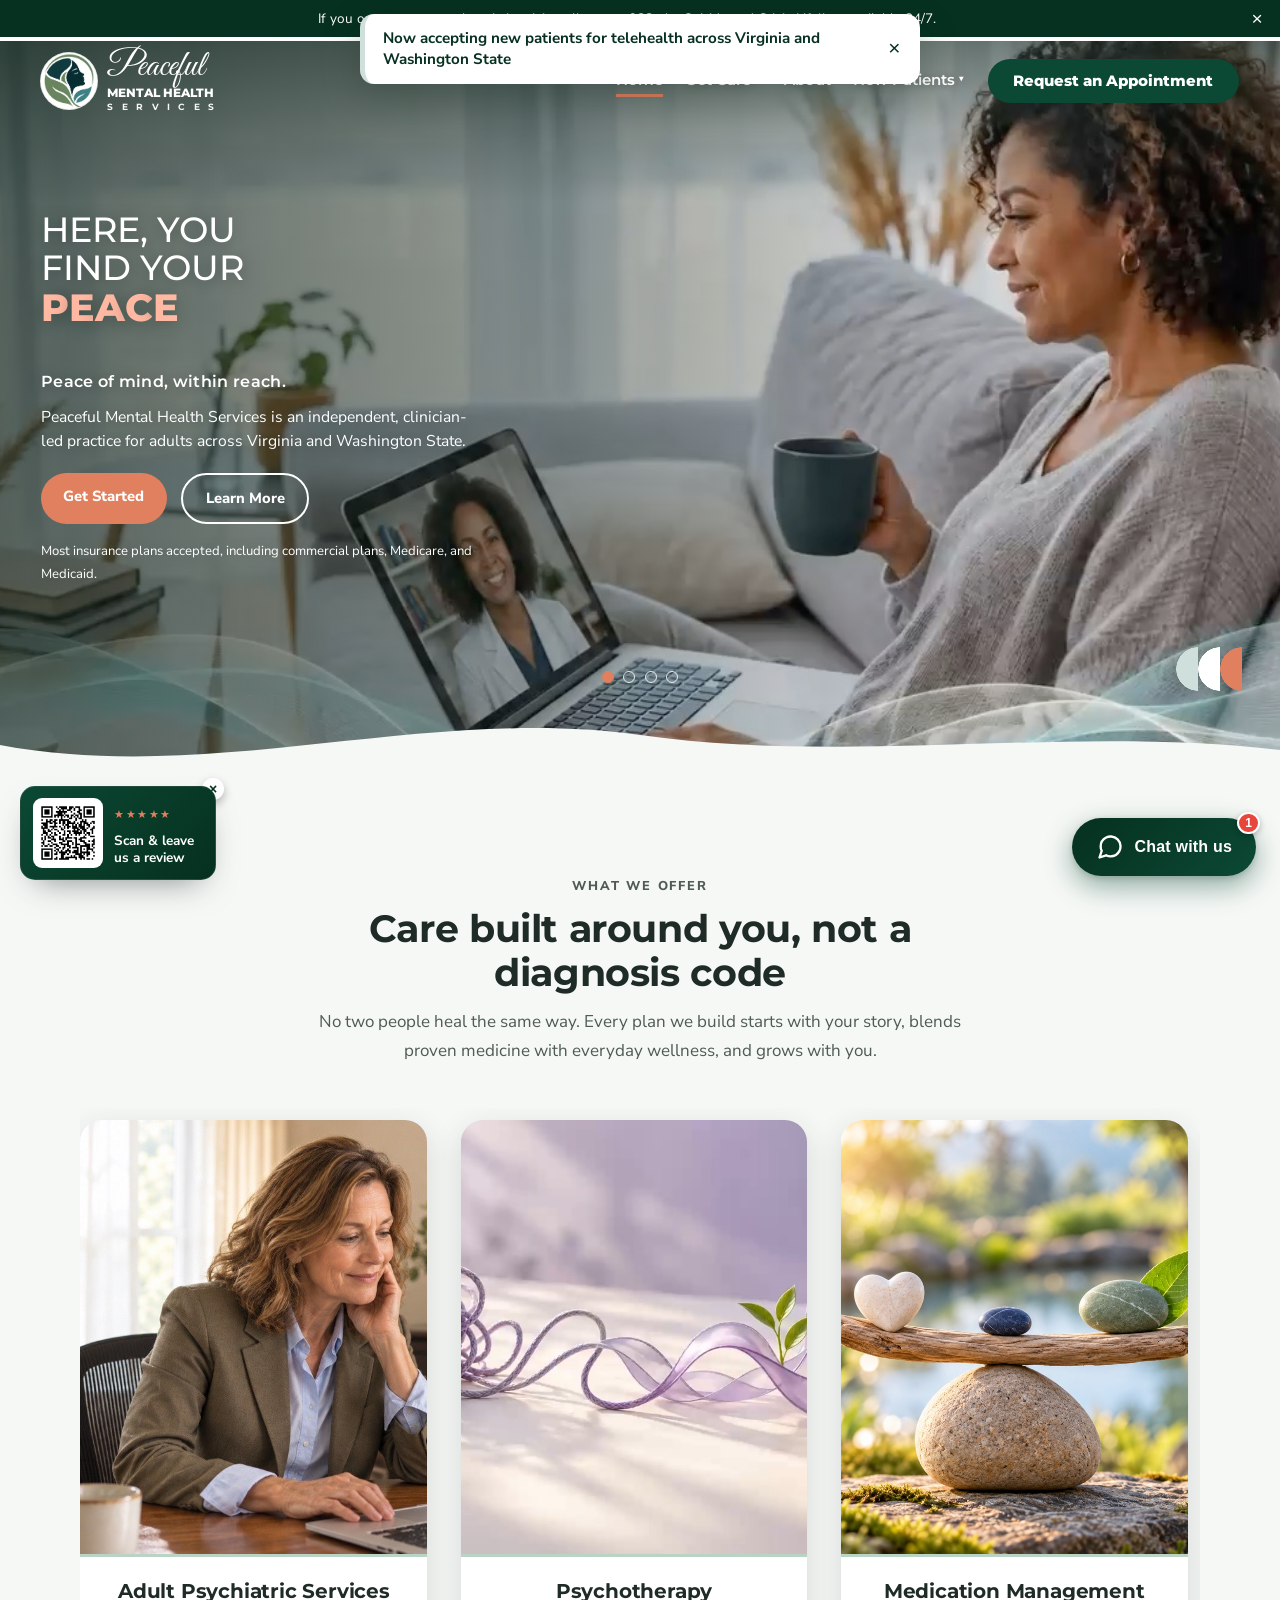
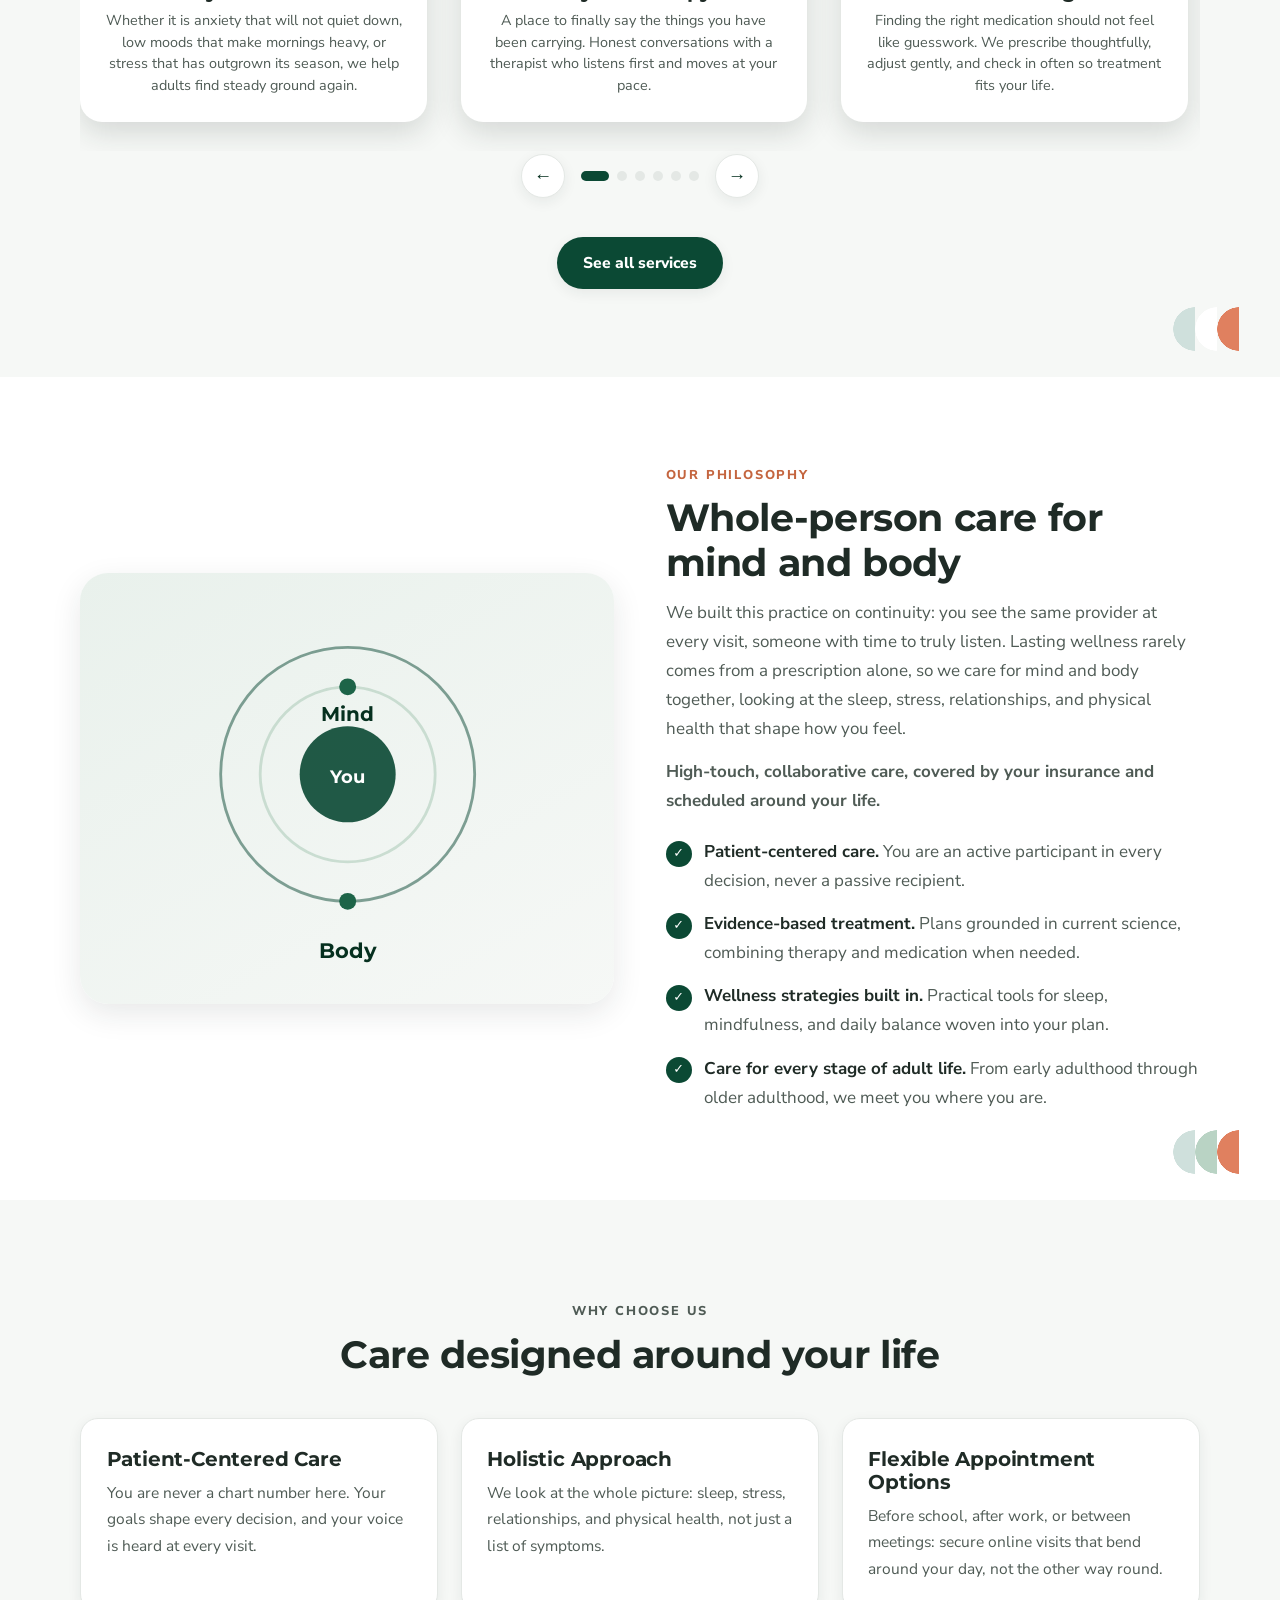
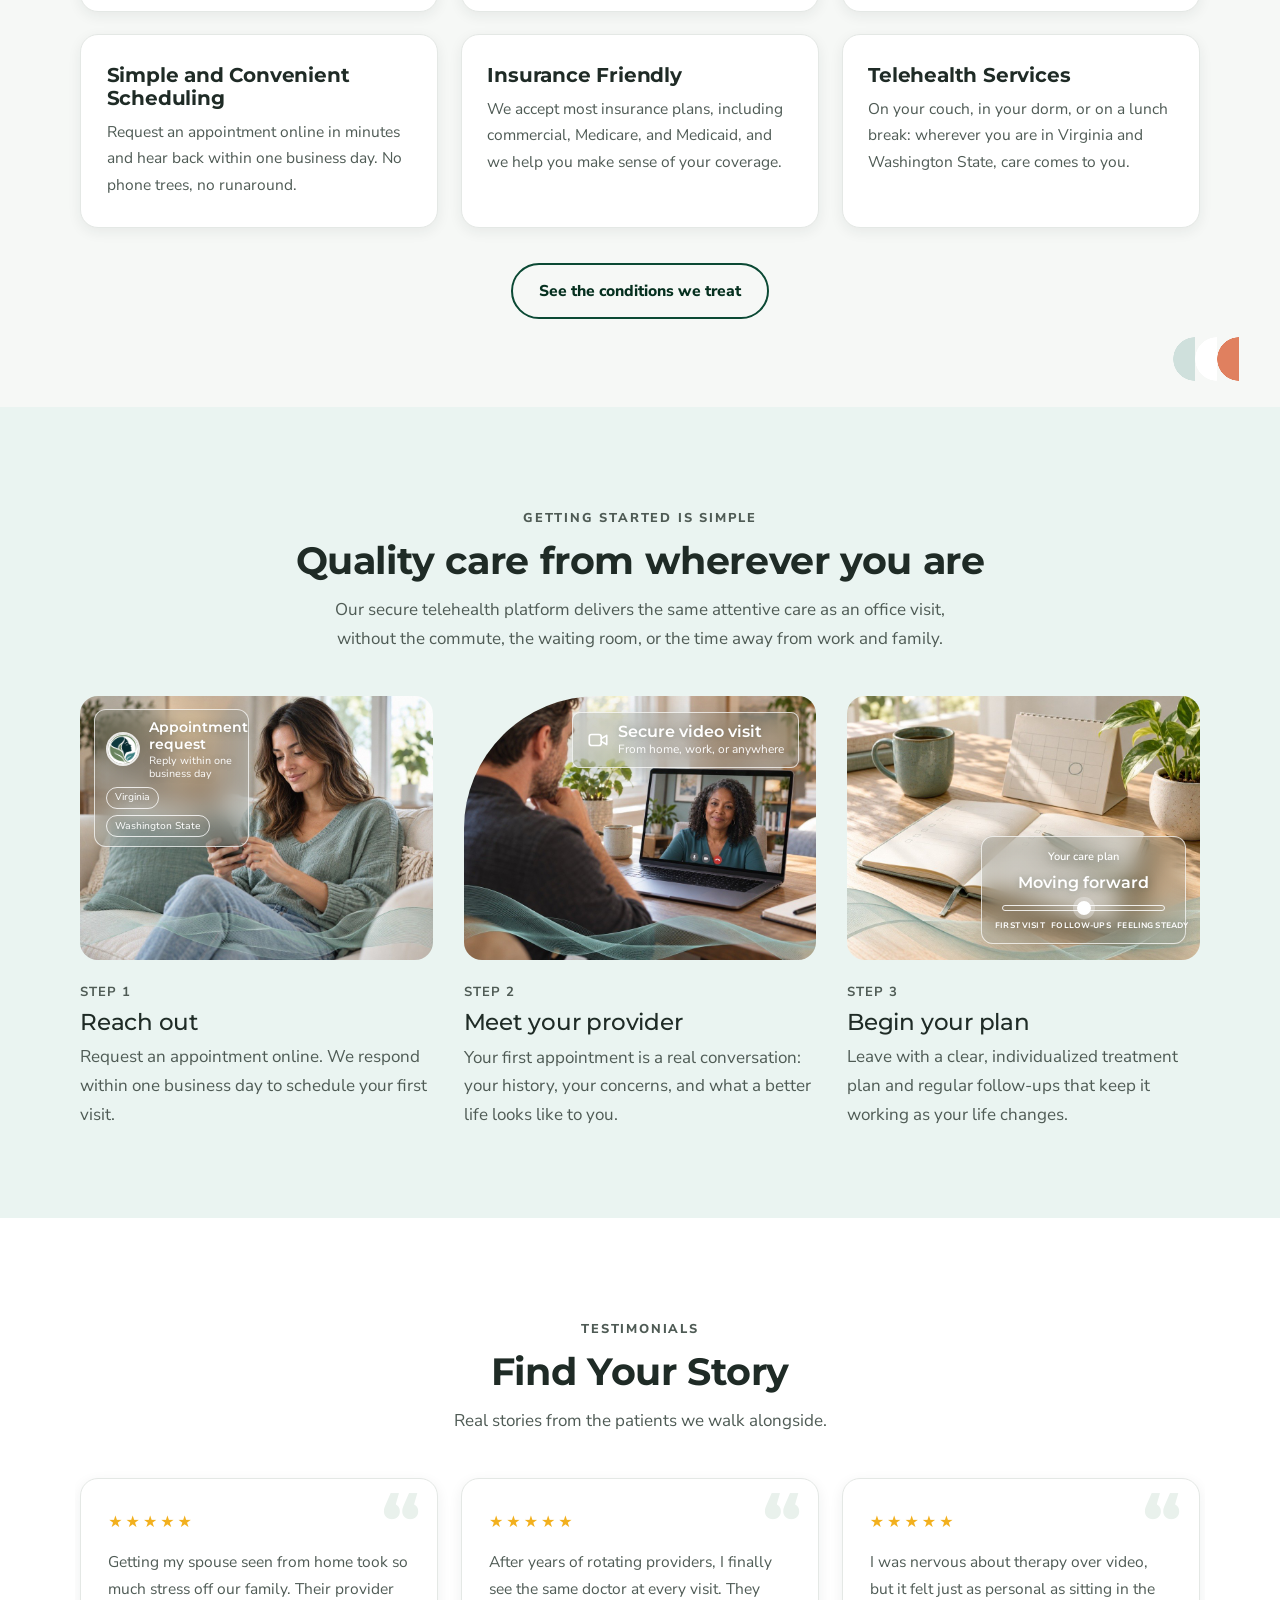
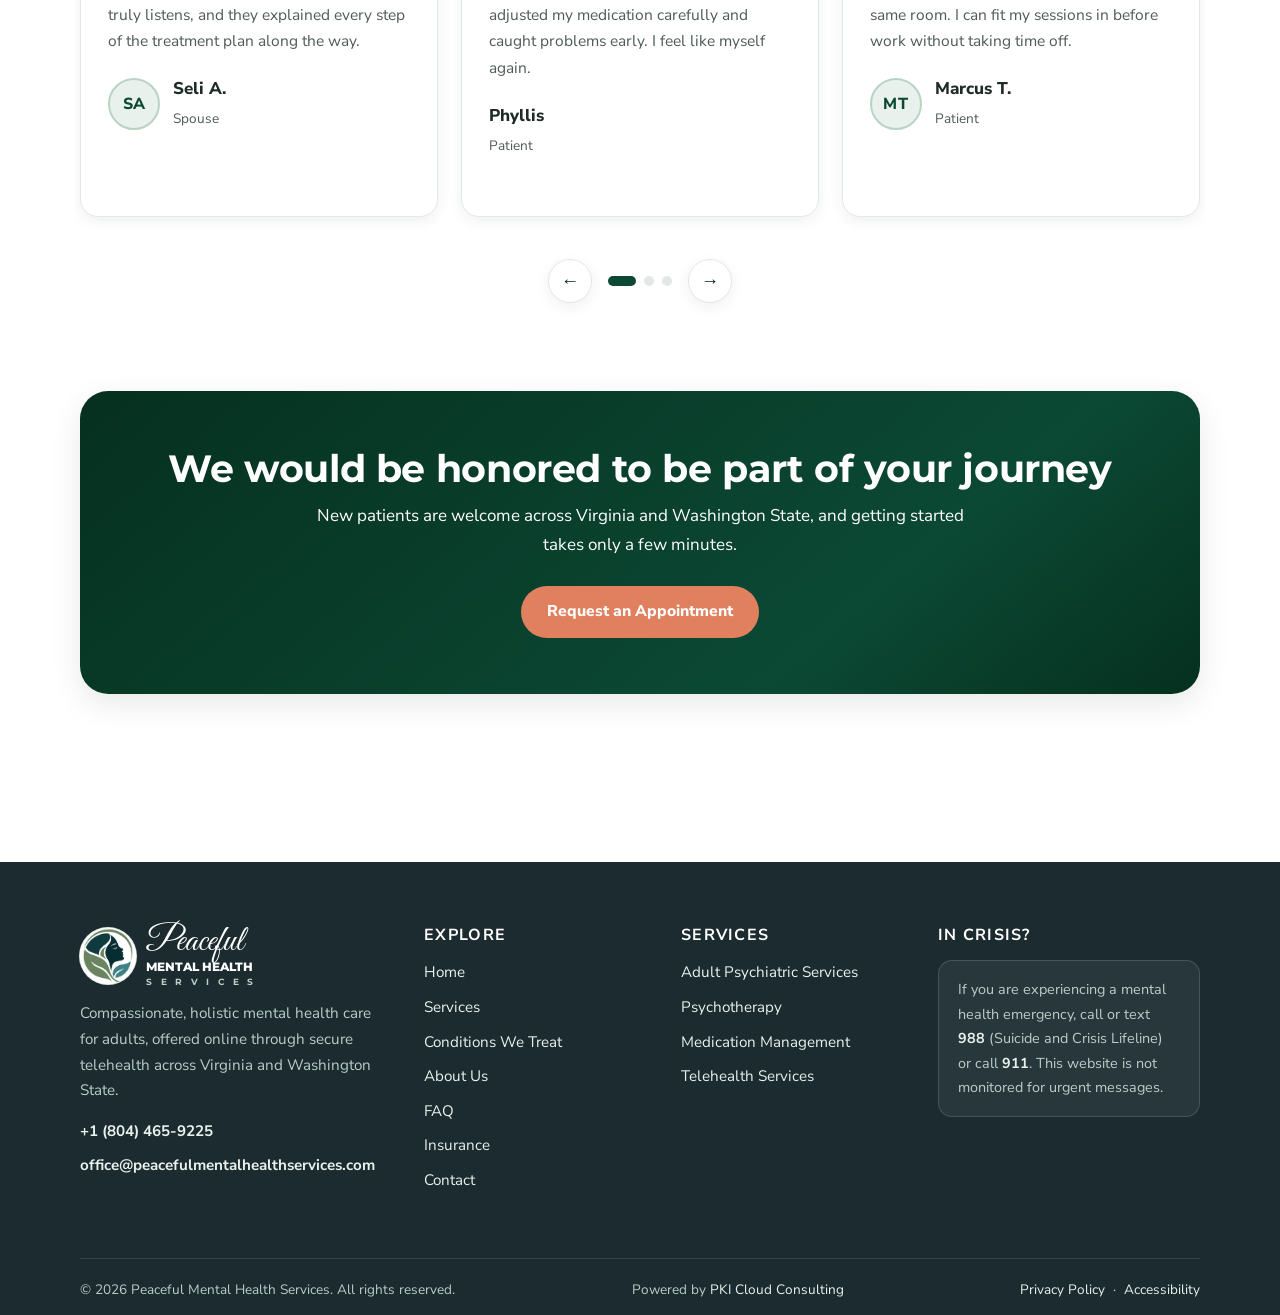
==== commit ddced36c: "Reviews from Seli A., Phyllis, Marcus T., Talisha and Jaspong; header button stays green; logo insid" ====
--- a/index.html
+++ b/index.html
@@ -25,7 +25,7 @@
 <meta name="twitter:card" content="summary_large_image">
 <meta name="twitter:image" content="https://www.peacefulmentalhealthservices.com/assets/img/og-share-green.png">
 <meta name="color-scheme" content="light">
-<link rel="stylesheet" href="assets/css/pmhs.css?ver=pmhs-67">
+<link rel="stylesheet" href="assets/css/pmhs.css?ver=pmhs-68">
 <script type="application/ld+json">{
  "@context": "https://schema.org",
  "@type": "MedicalBusiness",
@@ -589,20 +589,14 @@
         <figure class="tst-card tst-slide">
           <div class="tst-quote" aria-hidden="true">&ldquo;</div>
           <div class="tst-stars" aria-label="5 out of 5 stars">&#9733;&#9733;&#9733;&#9733;&#9733;</div>
-          <blockquote class="tst-text">Getting my daughter seen from home took so much stress off our family. Her provider truly listens, and they explained every step of her treatment plan along the way.</blockquote>
-          <figcaption class="tst-person"><span class="tst-avatar"><img src="assets/img/testimonial-denise.jpeg" alt="Denise R." width="52" height="52" loading="lazy" decoding="async"></span><span><span class="tst-name">Denise R.</span><br><span class="tst-role">Parent</span></span></figcaption>
+          <blockquote class="tst-text">Getting my spouse seen from home took so much stress off our family. Their provider truly listens, and they explained every step of the treatment plan along the way.</blockquote>
+          <figcaption class="tst-person"><span class="tst-avatar tst-initials" aria-hidden="true">SA</span><span><span class="tst-name">Seli A.</span><br><span class="tst-role">Spouse</span></span></figcaption>
         </figure>
         <figure class="tst-card tst-slide">
           <div class="tst-quote" aria-hidden="true">&ldquo;</div>
           <div class="tst-stars" aria-label="5 out of 5 stars">&#9733;&#9733;&#9733;&#9733;&#9733;</div>
           <blockquote class="tst-text">After years of rotating providers, I finally see the same doctor at every visit. They adjusted my medication carefully and caught problems early. I feel like myself again.</blockquote>
-          <figcaption class="tst-person"><span class="tst-avatar"><img src="assets/img/testimonial-james.jpeg" alt="James M." width="52" height="52" loading="lazy" decoding="async"></span><span><span class="tst-name">James M.</span><br><span class="tst-role">Patient</span></span></figcaption>
-        </figure>
-        <figure class="tst-card tst-slide">
-          <div class="tst-quote" aria-hidden="true">&ldquo;</div>
-          <div class="tst-stars" aria-label="5 out of 5 stars">&#9733;&#9733;&#9733;&#9733;&#9733;</div>
-          <blockquote class="tst-text">The personalized treatment plan made all the difference. They coordinated directly with my primary care doctor, so everyone was on the same page. Professional, kind, and truly patient-centered.</blockquote>
-          <figcaption class="tst-person"><span class="tst-avatar"><img src="assets/img/testimonial-patricia.jpeg" alt="Patricia A." width="52" height="52" loading="lazy" decoding="async"></span><span><span class="tst-name">Patricia A.</span><br><span class="tst-role">Patient</span></span></figcaption>
+          <figcaption class="tst-person"><span><span class="tst-name">Phyllis</span><br><span class="tst-role">Patient</span></span></figcaption>
         </figure>
         <figure class="tst-card tst-slide">
           <div class="tst-quote" aria-hidden="true">&ldquo;</div>
@@ -613,8 +607,14 @@
         <figure class="tst-card tst-slide">
           <div class="tst-quote" aria-hidden="true">&ldquo;</div>
           <div class="tst-stars" aria-label="5 out of 5 stars">&#9733;&#9733;&#9733;&#9733;&#9733;</div>
+          <blockquote class="tst-text">The personalized treatment plan made all the difference for my husband. They coordinated directly with his primary care doctor, so everyone was on the same page. Professional, kind, and truly patient-centered.</blockquote>
+          <figcaption class="tst-person"><span class="tst-avatar tst-initials" aria-hidden="true">T</span><span><span class="tst-name">Talisha</span><br><span class="tst-role">Spouse</span></span></figcaption>
+        </figure>
+        <figure class="tst-card tst-slide">
+          <div class="tst-quote" aria-hidden="true">&ldquo;</div>
+          <div class="tst-stars" aria-label="5 out of 5 stars">&#9733;&#9733;&#9733;&#9733;&#9733;</div>
           <blockquote class="tst-text">My evaluation took weeks, not months. My provider explained everything in plain language and checks in with me between visits, so I never feel like I am on my own.</blockquote>
-          <figcaption class="tst-person"><span class="tst-avatar tst-initials" aria-hidden="true">AK</span><span><span class="tst-name">Aisha K.</span><br><span class="tst-role">Patient</span></span></figcaption>
+          <figcaption class="tst-person"><span class="tst-avatar tst-initials" aria-hidden="true">J</span><span><span class="tst-name">Jaspong</span><br><span class="tst-role">Patient</span></span></figcaption>
         </figure>
           </div>
         </div>
--- a/assets/css/pmhs.css
+++ b/assets/css/pmhs.css
@@ -1494,9 +1494,10 @@
 
 /* Round 47: back to the Alma green look (client reference screenshot, 2026-10-05).
    Colours were remapped above; these rules restore the green look's button roles, the single coral hero word and the round leaf logo. */
-.site-nav a.btn, .header-cta.btn-primary { background: var(--teal); color: #fff; box-shadow: none; text-shadow: none; }
-.site-nav a.btn:hover, .header-cta.btn-primary:hover { background: var(--teal-dark); color: #fff; }
-body.home-overlay .site-header:not(.is-solid) .site-nav a.btn { background: var(--teal); color: #fff; }
+.site-nav a.btn, .site-nav a.btn-primary, .header-cta.btn-primary,
+body.home-overlay .site-nav a.btn, body.home-overlay .site-header:not(.is-solid) .site-nav a.btn { background: var(--teal); color: #fff; box-shadow: none; text-shadow: none; }
+.site-nav a.btn:hover, .site-nav a.btn-primary:hover, .header-cta.btn-primary:hover,
+body.home-overlay .site-nav a.btn:hover { background: var(--teal-dark); color: #fff; }
 .btn-accent, .hero-peace .btn-accent { background: var(--apricot); color: #fff; box-shadow: none; text-shadow: none; }
 .btn-accent:hover, .hero-peace .btn-accent:hover { background: var(--apricot-dark); color: #fff; }
 .hero-peace .hero-peace-title .hero-word { color: var(--wcl, #ffb8a2); }
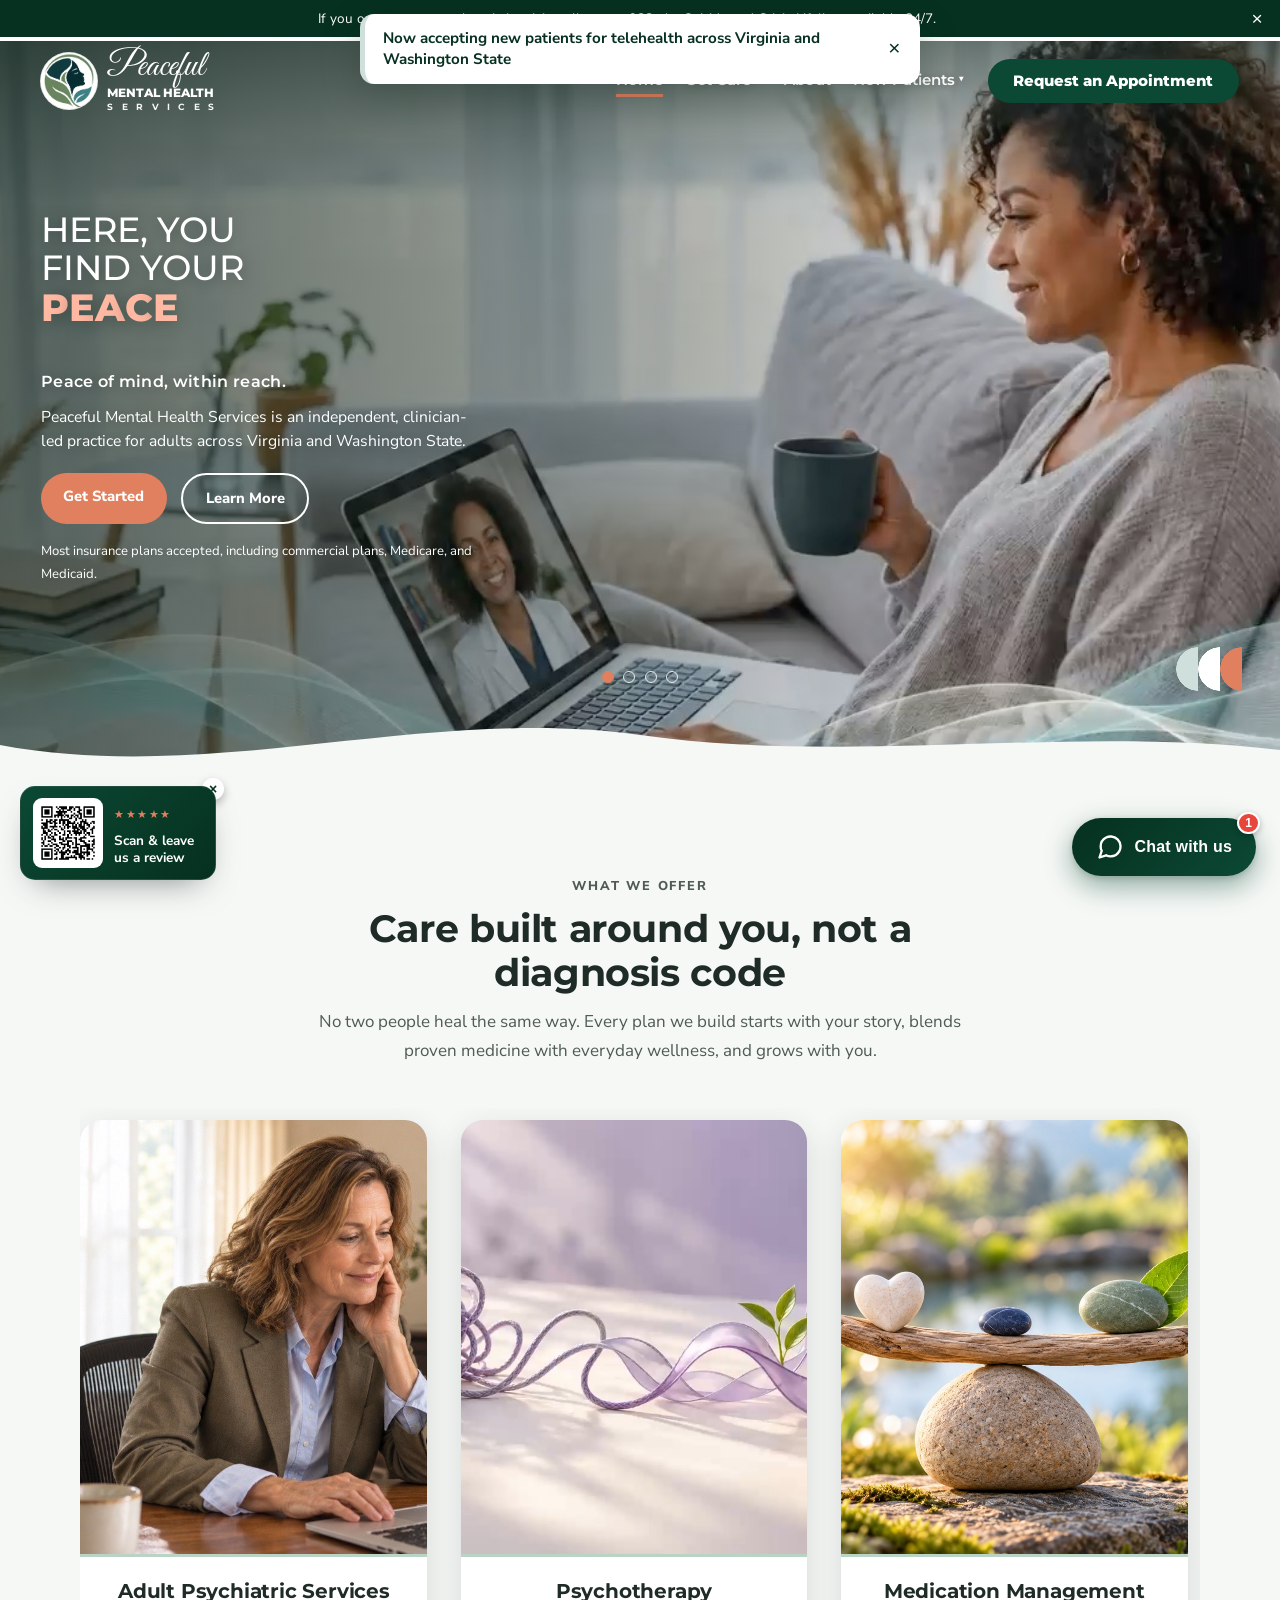
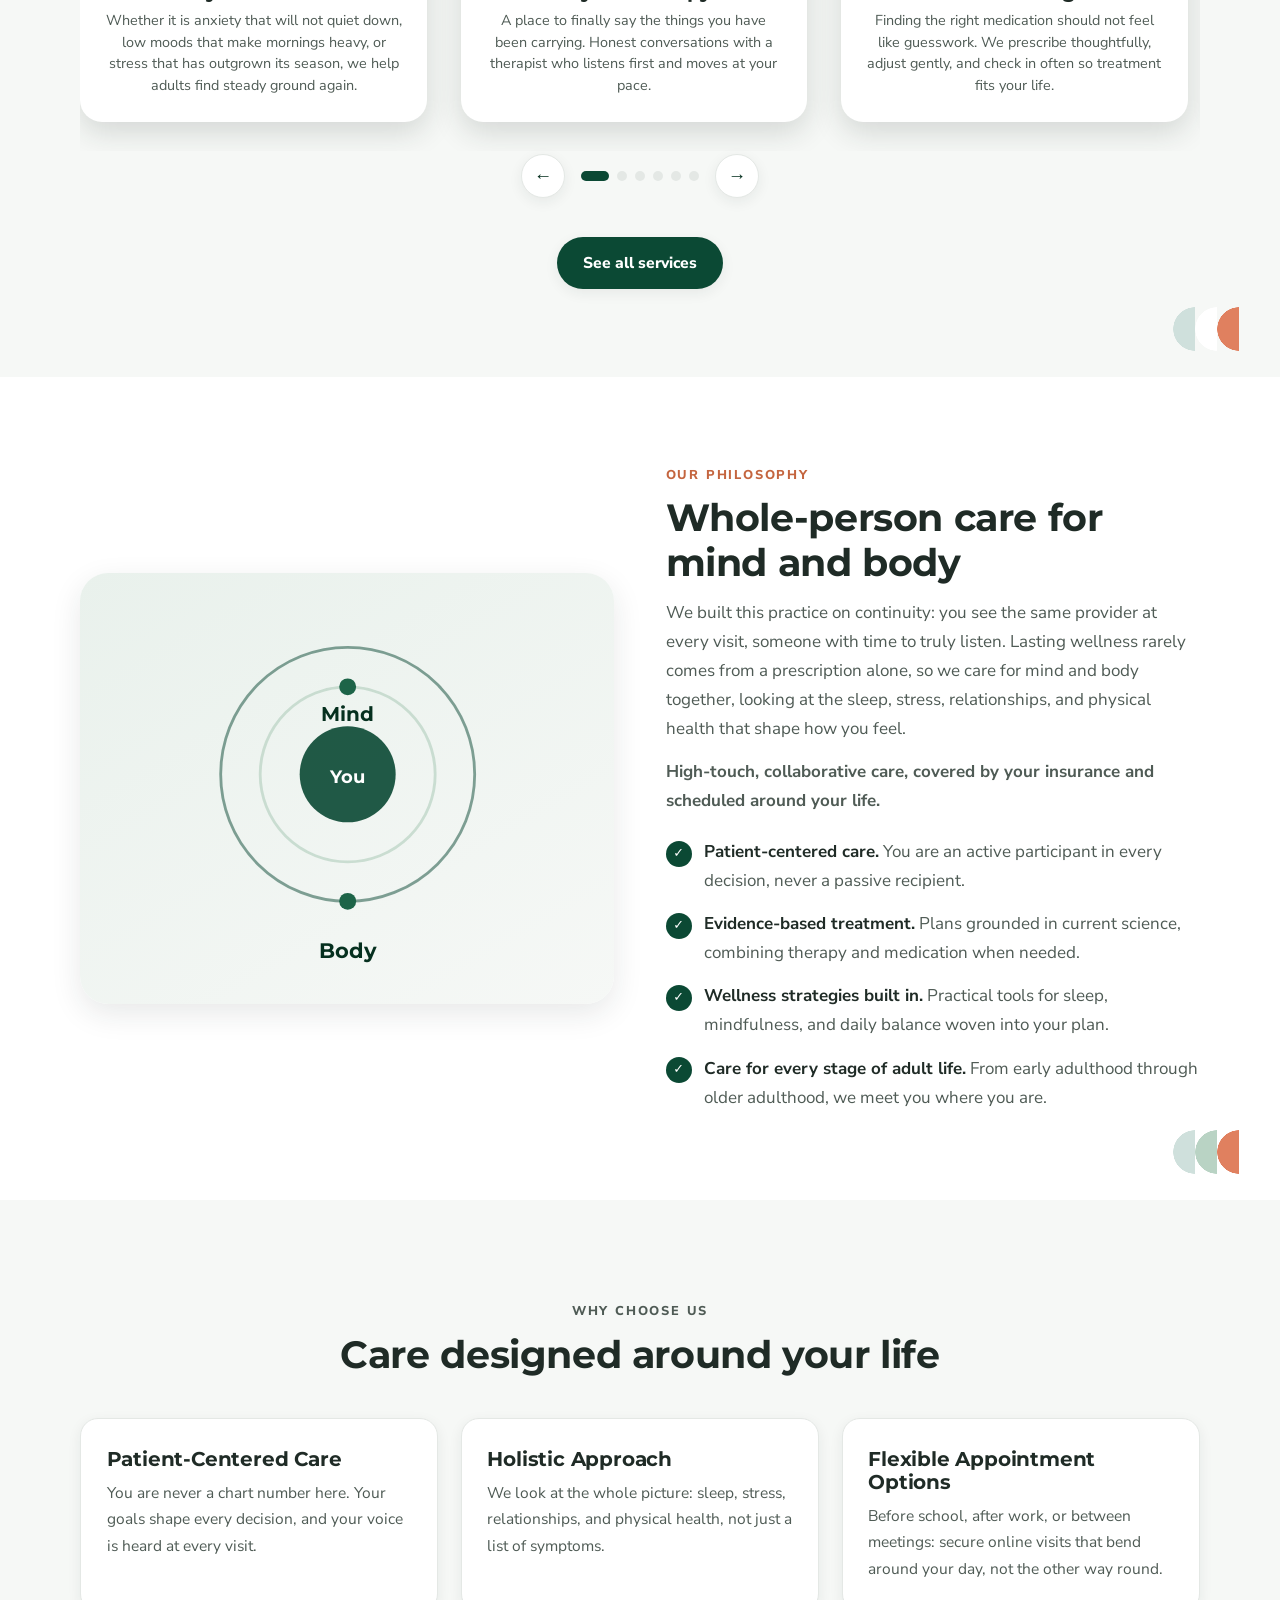
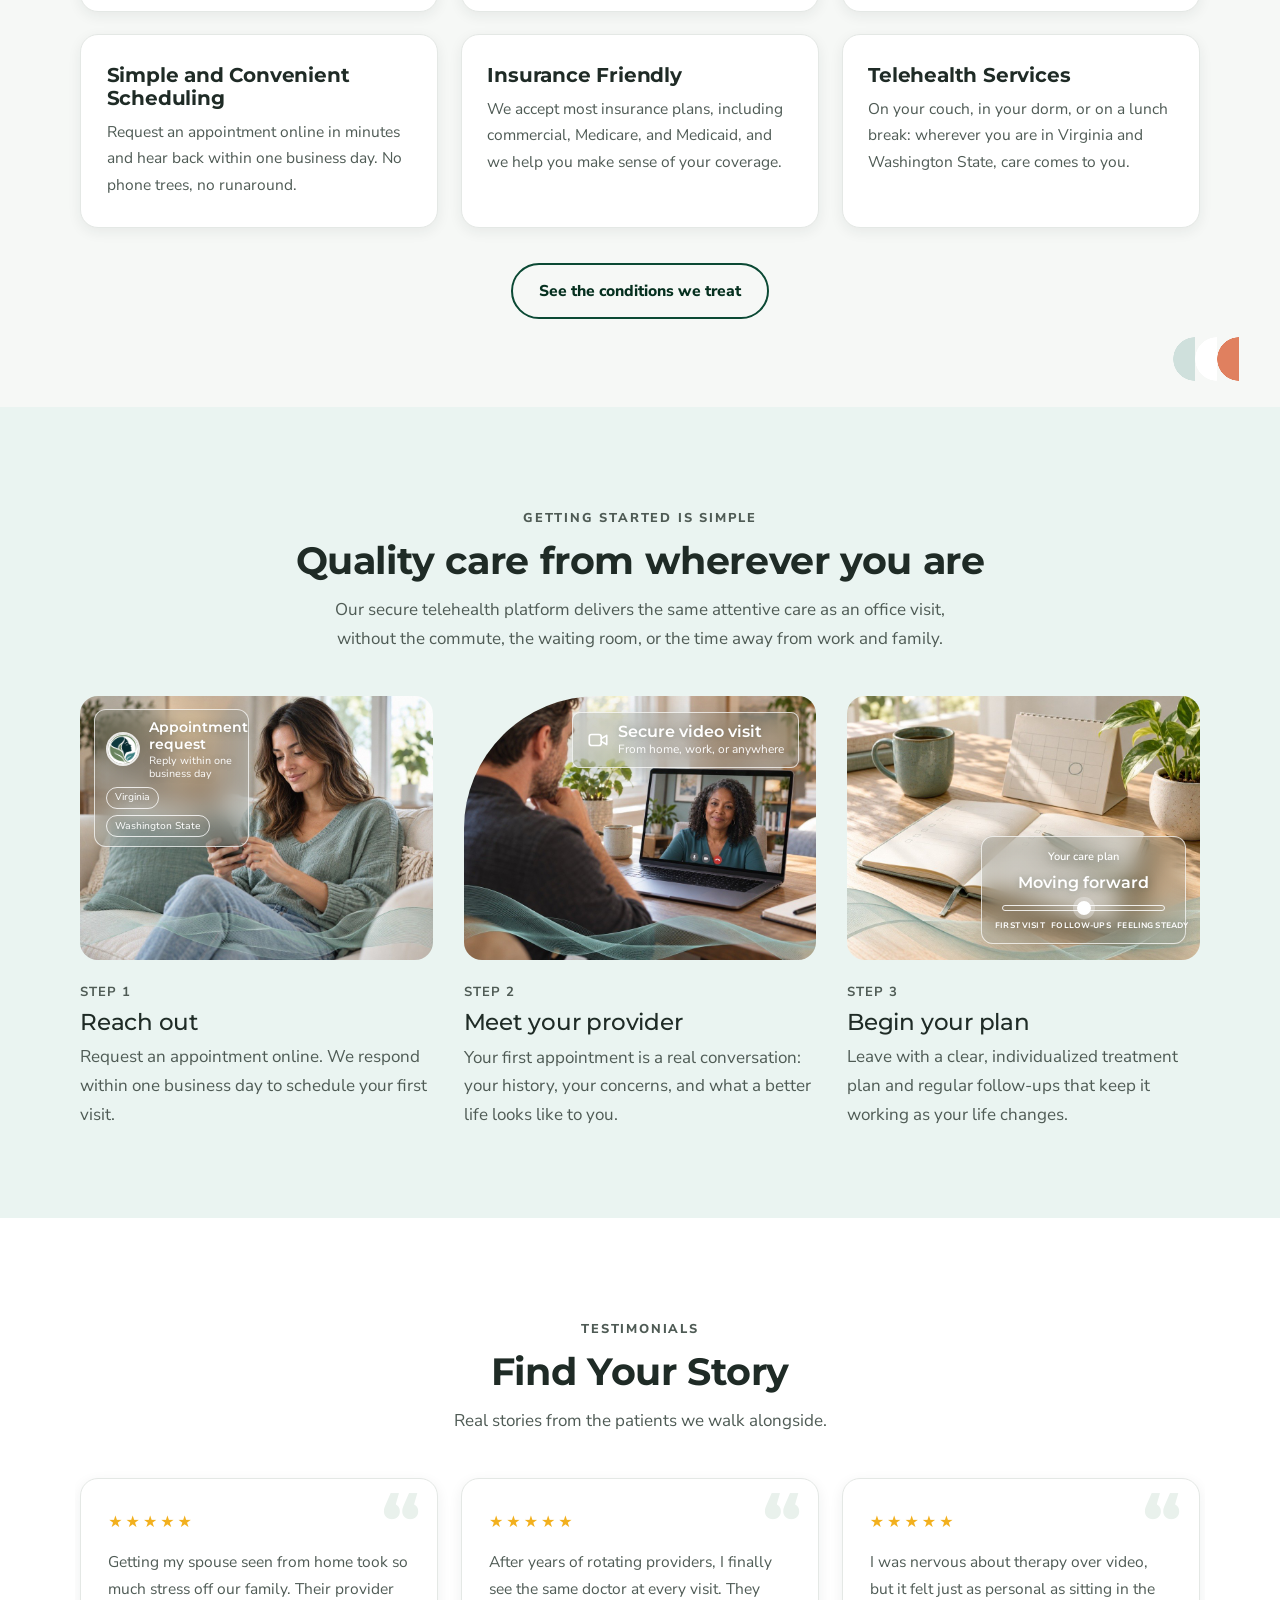
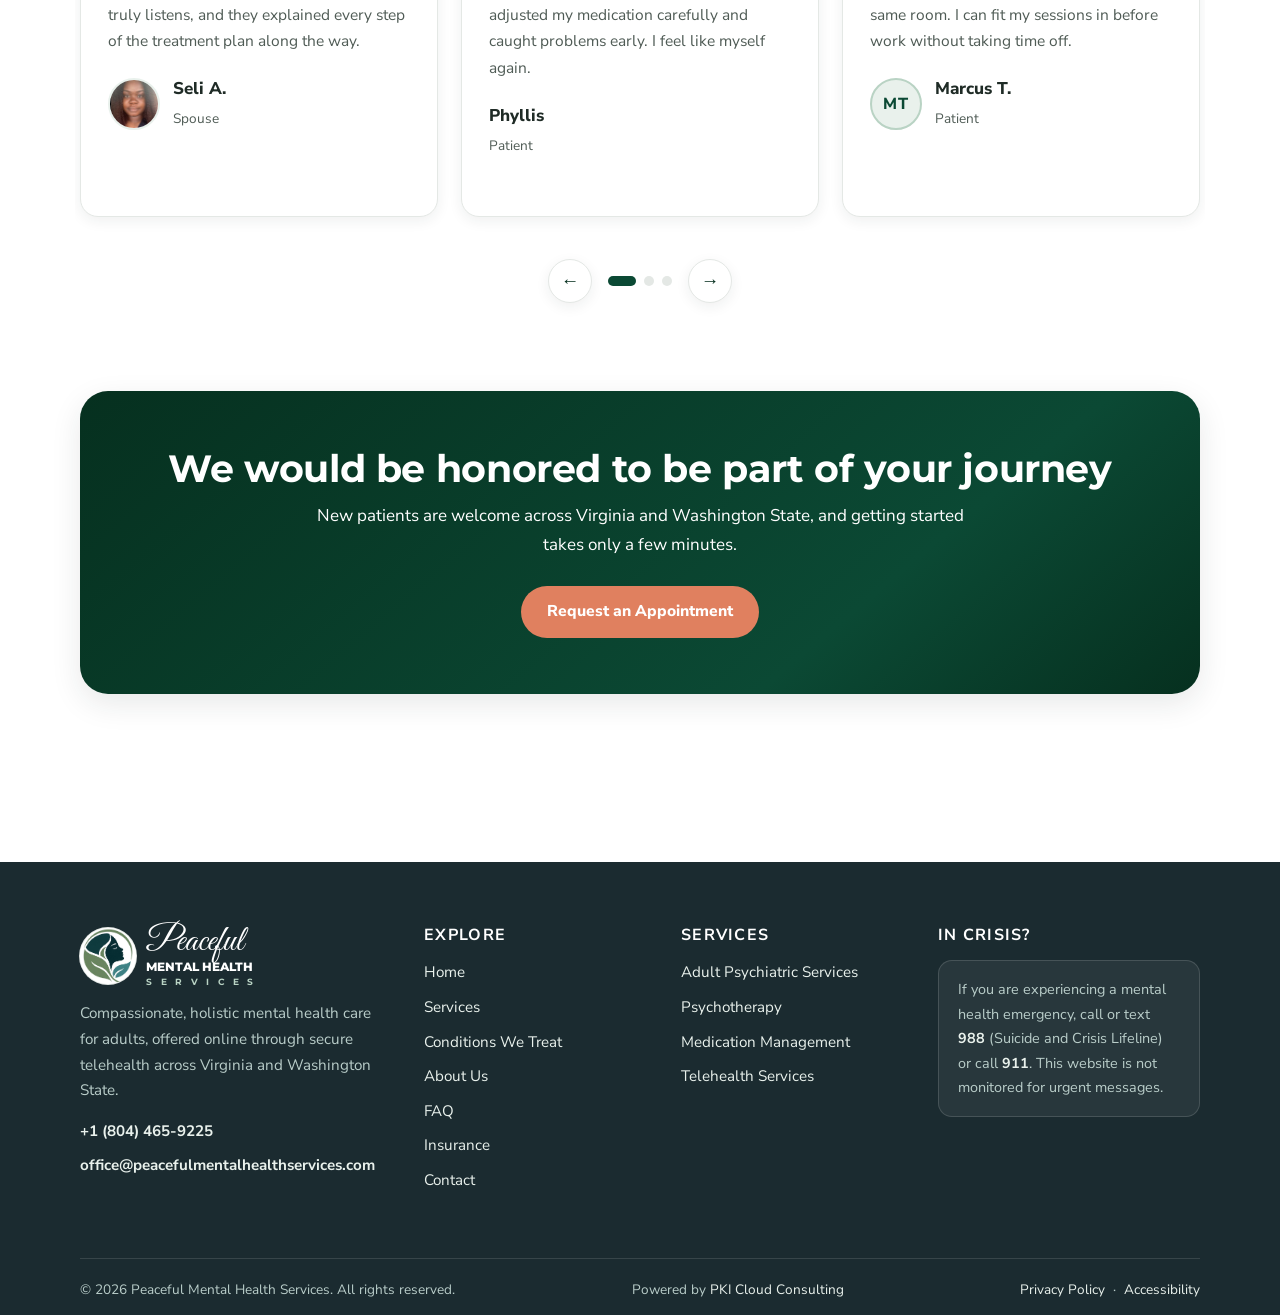
==== commit 6a5f8076: "Seli A. review shows her photo" ====
--- a/index.html
+++ b/index.html
@@ -590,7 +590,7 @@
           <div class="tst-quote" aria-hidden="true">&ldquo;</div>
           <div class="tst-stars" aria-label="5 out of 5 stars">&#9733;&#9733;&#9733;&#9733;&#9733;</div>
           <blockquote class="tst-text">Getting my spouse seen from home took so much stress off our family. Their provider truly listens, and they explained every step of the treatment plan along the way.</blockquote>
-          <figcaption class="tst-person"><span class="tst-avatar tst-initials" aria-hidden="true">SA</span><span><span class="tst-name">Seli A.</span><br><span class="tst-role">Spouse</span></span></figcaption>
+          <figcaption class="tst-person"><span class="tst-avatar"><img src="assets/img/testimonial-seli-a-1.jpeg" alt="Seli A." width="52" height="52" loading="lazy" decoding="async"></span><span><span class="tst-name">Seli A.</span><br><span class="tst-role">Spouse</span></span></figcaption>
         </figure>
         <figure class="tst-card tst-slide">
           <div class="tst-quote" aria-hidden="true">&ldquo;</div>
